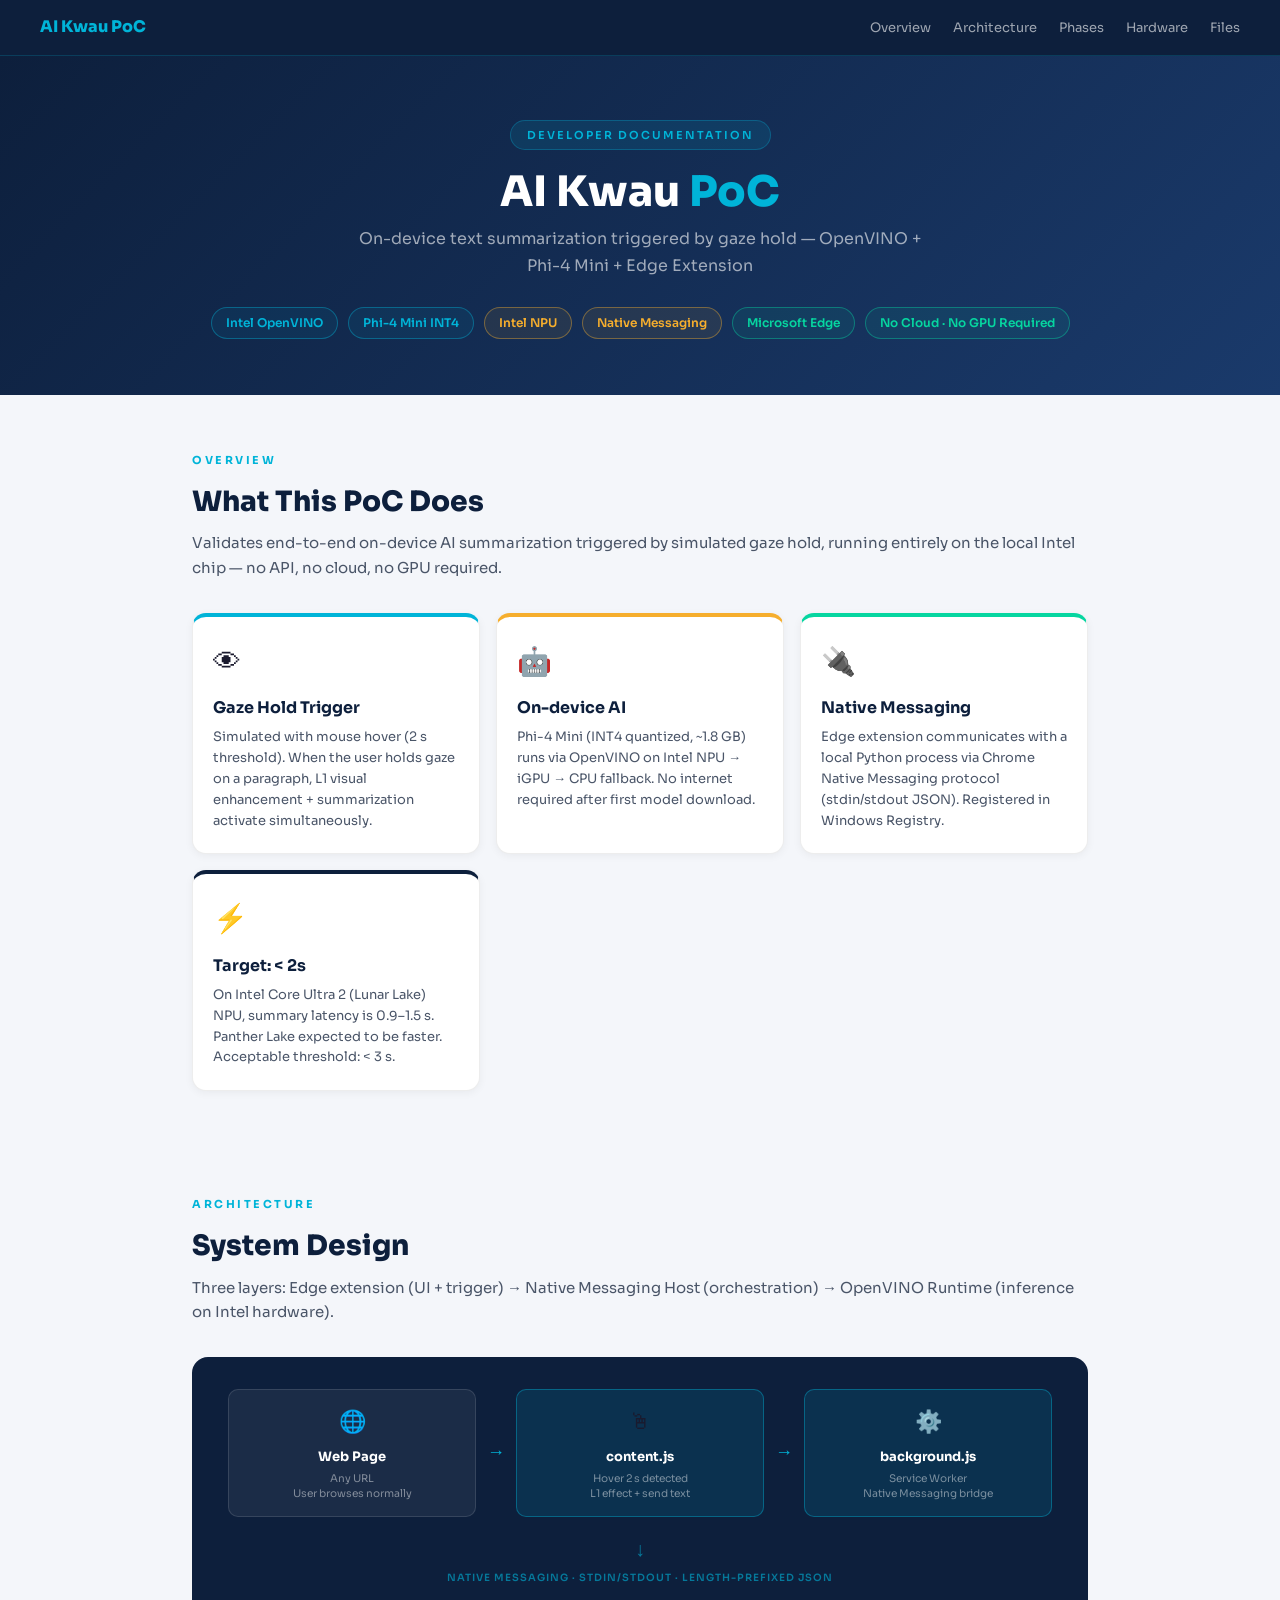
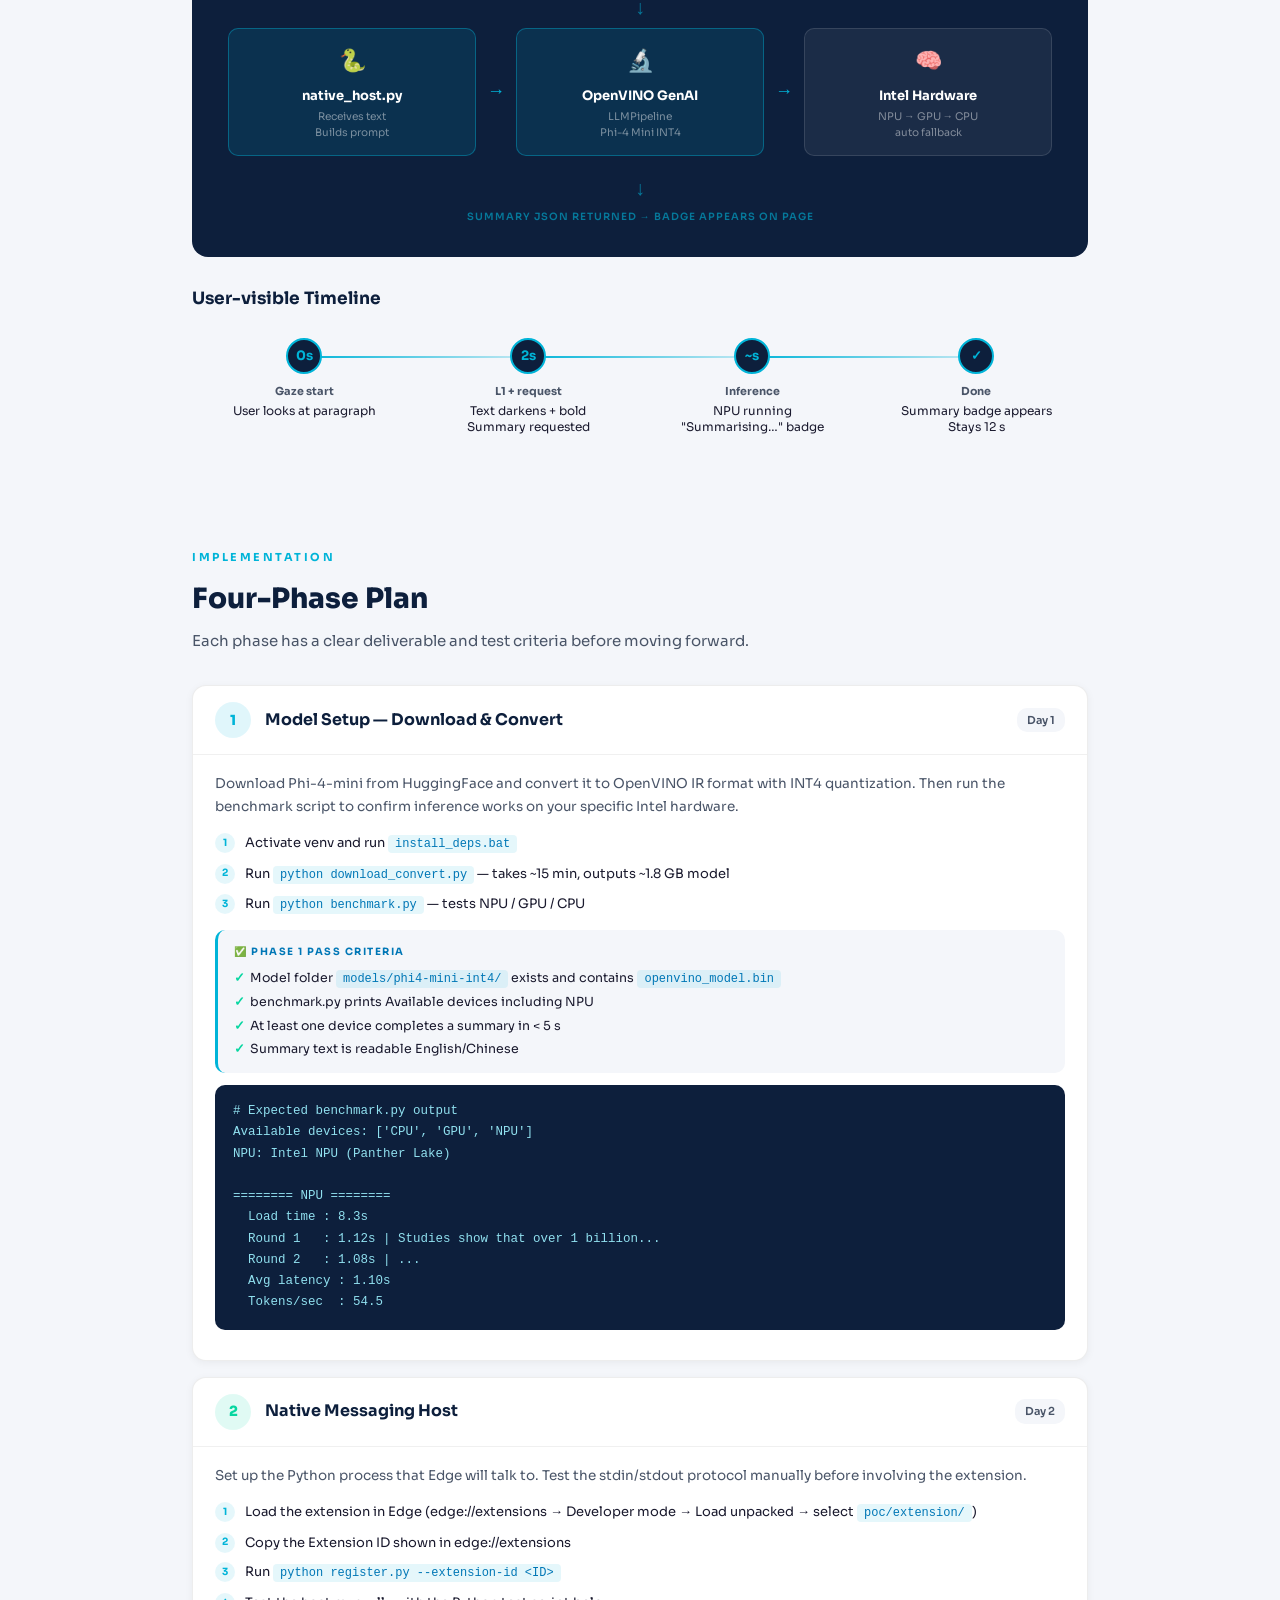
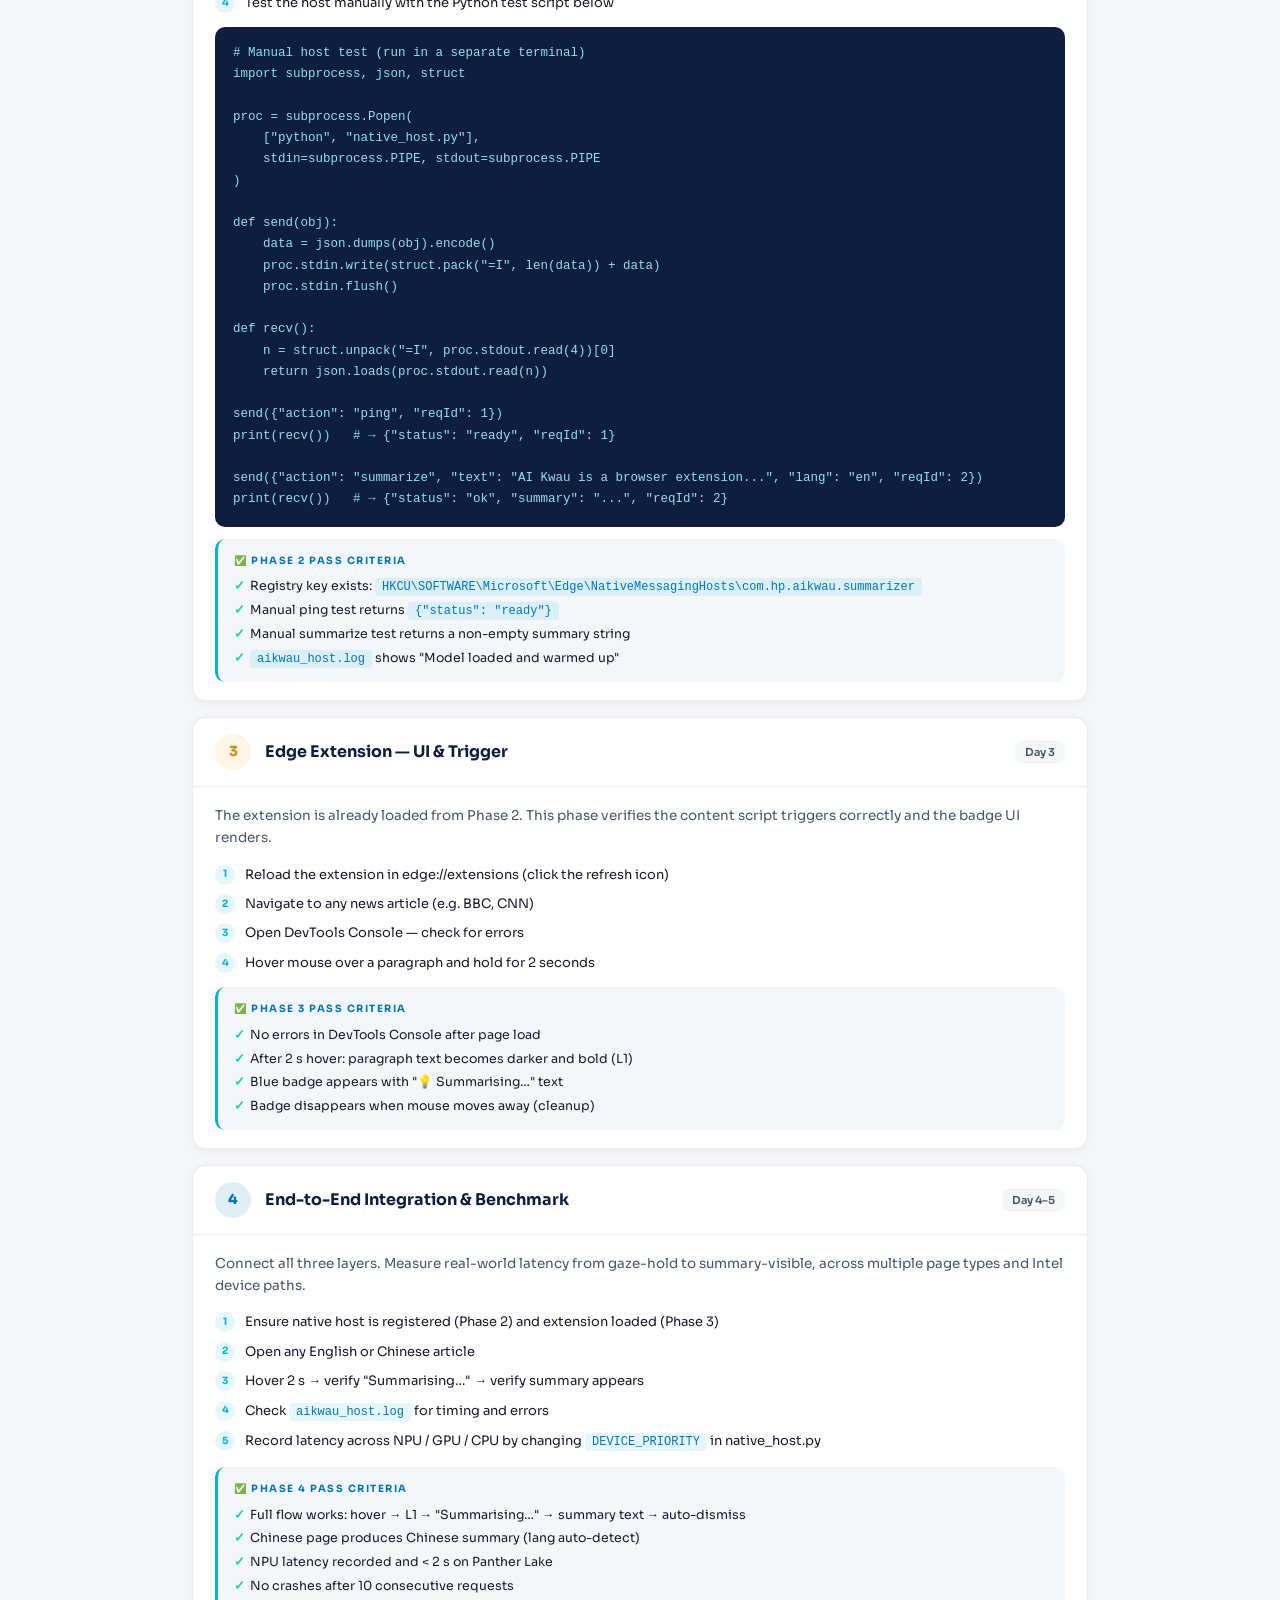
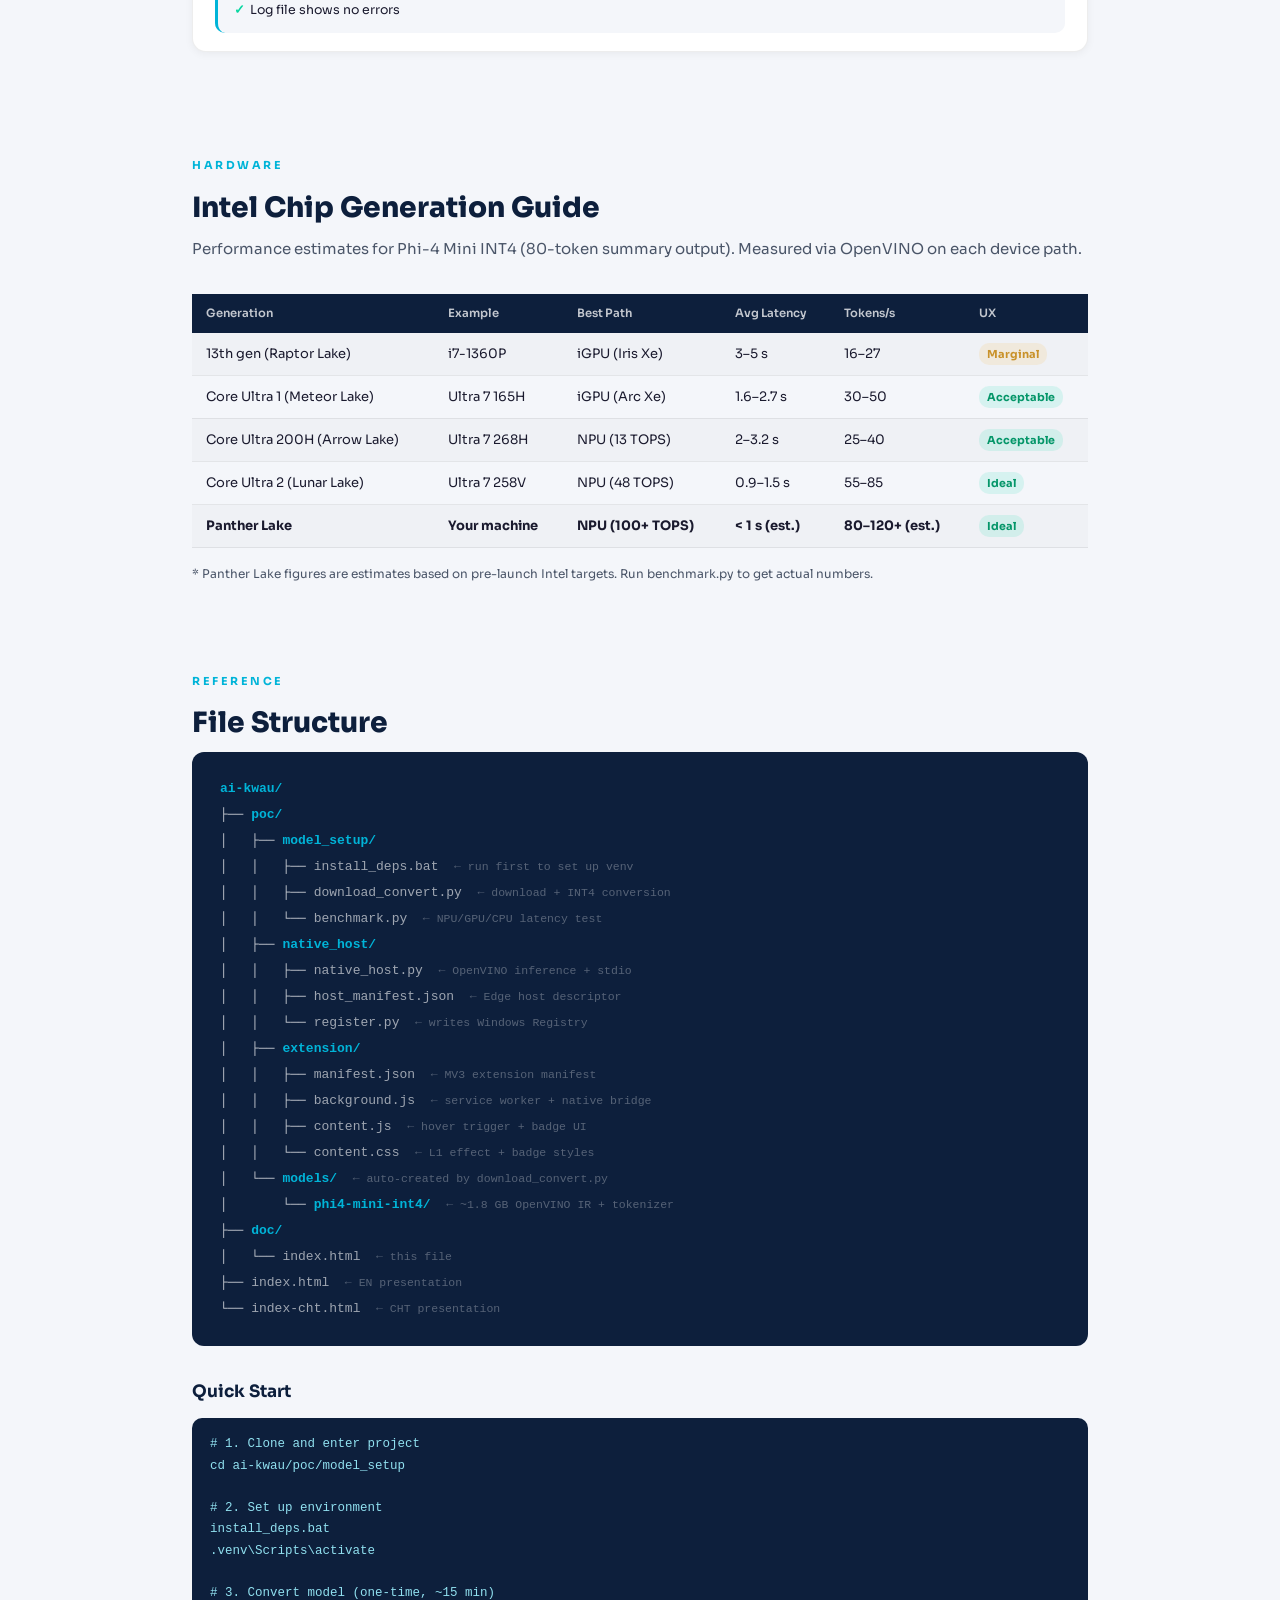
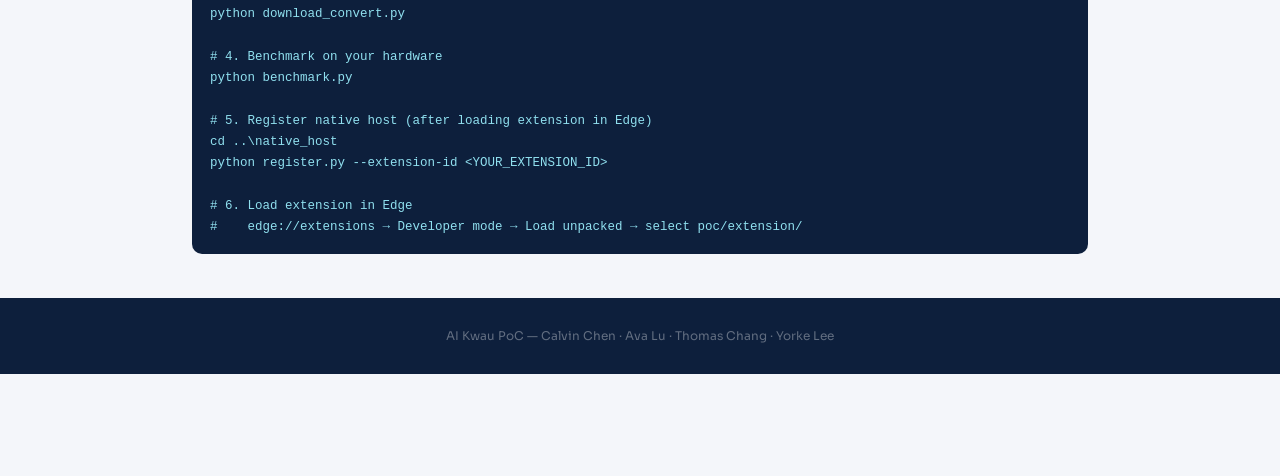
==== doc/index.html @ 7c848830 "Add AI Kwau PoC implementation: OpenVINO + Native Messaging + Edge Extension + doc" ====
<!DOCTYPE html>
<html lang="en">
<head>
<meta charset="UTF-8">
<meta name="viewport" content="width=device-width,initial-scale=1">
<title>AI Kwau PoC — Developer Docs</title>
<link href="https://fonts.googleapis.com/css2?family=Sora:wght@300;400;600;700;800&display=swap" rel="stylesheet">
<style>
:root{
  --navy:#0d1f3c;--blue:#1a3a6b;--cyan:#00b4d8;--cyanl:#90e0ef;
  --accent:#0077b6;--gold:#f6ae2d;--goldd:#c9922a;
  --green:#06d6a0;--red:#f6553d;
  --bg:#f4f6fa;--white:#fff;--text:#1a1a2e;--muted:#4a5568;
}
*{box-sizing:border-box;margin:0;padding:0;}
body{font-family:'Sora',sans-serif;background:var(--bg);color:var(--text);line-height:1.65;}
a{color:var(--cyan);text-decoration:none;}

/* NAV */
nav{background:var(--navy);padding:0 40px;height:56px;display:flex;align-items:center;gap:28px;position:sticky;top:0;z-index:100;border-bottom:1px solid rgba(0,180,216,.2);}
.nav-logo{font-weight:800;font-size:16px;color:var(--cyan);}
.nav-links{display:flex;gap:22px;margin-left:auto;}
.nav-links a{font-size:13px;color:rgba(255,255,255,.6);transition:color .2s;}
.nav-links a:hover{color:#fff;}

/* HERO */
.hero{background:linear-gradient(135deg,var(--navy),var(--blue));padding:64px 40px 56px;text-align:center;}
.hero-tag{display:inline-block;font-size:11px;font-weight:600;letter-spacing:2px;text-transform:uppercase;color:var(--cyan);background:rgba(0,180,216,.12);border:1px solid rgba(0,180,216,.3);padding:5px 16px;border-radius:20px;margin-bottom:18px;}
.hero h1{font-size:42px;font-weight:800;color:#fff;line-height:1.15;margin-bottom:10px;}
.hero h1 span{color:var(--cyan);}
.hero p{font-size:16px;color:rgba(255,255,255,.6);max-width:580px;margin:0 auto 28px;}
.hero-chips{display:flex;gap:10px;justify-content:center;flex-wrap:wrap;}
.chip{font-size:12px;font-weight:600;padding:5px 14px;border-radius:20px;border:1px solid;}
.chip.cyan{color:var(--cyan);border-color:rgba(0,180,216,.4);background:rgba(0,180,216,.08);}
.chip.gold{color:var(--gold);border-color:rgba(246,174,45,.4);background:rgba(246,174,45,.08);}
.chip.green{color:var(--green);border-color:rgba(6,214,160,.4);background:rgba(6,214,160,.08);}

/* LAYOUT */
.container{max-width:960px;margin:0 auto;padding:0 32px;}
section{padding:56px 0 32px;}
.section-label{font-size:11px;font-weight:700;letter-spacing:2.5px;text-transform:uppercase;color:var(--cyan);margin-bottom:10px;}
h2{font-size:28px;font-weight:800;color:var(--navy);margin-bottom:6px;}
.section-sub{font-size:15px;color:var(--muted);margin-bottom:32px;}

/* CARDS */
.card-grid{display:grid;grid-template-columns:repeat(auto-fit,minmax(260px,1fr));gap:16px;margin-bottom:16px;}
.card{background:var(--white);border-radius:14px;padding:22px 20px;border:1px solid rgba(0,0,0,.07);box-shadow:0 2px 8px rgba(0,0,0,.05);}
.card-icon{font-size:28px;margin-bottom:10px;}
.card h3{font-size:16px;font-weight:700;color:var(--navy);margin-bottom:6px;}
.card p{font-size:13px;color:var(--muted);line-height:1.6;}
.card.cyan{border-top:4px solid var(--cyan);}
.card.gold{border-top:4px solid var(--gold);}
.card.green{border-top:4px solid var(--green);}
.card.navy{border-top:4px solid var(--navy);}

/* ARCH DIAGRAM */
.arch{background:var(--navy);border-radius:16px;padding:32px 36px;margin:28px 0;}
.arch-row{display:flex;align-items:stretch;gap:0;margin-bottom:16px;}
.arch-box{flex:1;background:rgba(255,255,255,.06);border:1px solid rgba(255,255,255,.12);border-radius:10px;padding:14px 16px;text-align:center;}
.arch-box .ab-icon{font-size:22px;margin-bottom:6px;}
.arch-box .ab-title{font-family:'Sora',sans-serif;font-size:13px;font-weight:700;color:#fff;margin-bottom:3px;}
.arch-box .ab-sub{font-size:10.5px;color:rgba(255,255,255,.45);line-height:1.5;}
.arch-box.highlight{background:rgba(0,180,216,.12);border-color:rgba(0,180,216,.4);}
.arch-arrow{display:flex;align-items:center;justify-content:center;width:40px;flex-shrink:0;color:var(--cyan);font-size:18px;}
.arch-arrow.down{width:auto;height:28px;justify-content:center;text-align:center;color:var(--cyan);font-size:16px;margin:-4px 0;}
.arch-label{font-size:10px;font-weight:600;letter-spacing:1px;text-transform:uppercase;color:rgba(0,180,216,.6);text-align:center;margin-top:2px;}

/* PHASE STEPS */
.phase{background:var(--white);border-radius:14px;border:1px solid rgba(0,0,0,.07);overflow:hidden;margin-bottom:16px;box-shadow:0 2px 8px rgba(0,0,0,.05);}
.phase-head{display:flex;align-items:center;gap:14px;padding:16px 22px;border-bottom:1px solid rgba(0,0,0,.06);}
.phase-num{width:36px;height:36px;border-radius:50%;display:flex;align-items:center;justify-content:center;font-size:14px;font-weight:800;flex-shrink:0;}
.phase-num.p1{background:rgba(0,180,216,.12);color:var(--cyan);}
.phase-num.p2{background:rgba(6,214,160,.12);color:var(--green);}
.phase-num.p3{background:rgba(246,174,45,.12);color:var(--goldd);}
.phase-num.p4{background:rgba(0,119,182,.12);color:var(--accent);}
.phase-title{font-size:16px;font-weight:700;color:var(--navy);}
.phase-day{margin-left:auto;font-size:11px;font-weight:600;color:var(--muted);background:var(--bg);padding:3px 10px;border-radius:10px;}
.phase-body{padding:18px 22px;}
.phase-body p{font-size:13.5px;color:var(--muted);margin-bottom:14px;line-height:1.65;}
.step-list{display:flex;flex-direction:column;gap:8px;margin-bottom:14px;}
.step{display:flex;gap:10px;align-items:flex-start;font-size:13px;color:var(--text);}
.step-dot{width:20px;height:20px;border-radius:50%;flex-shrink:0;display:flex;align-items:center;justify-content:center;font-size:10px;font-weight:700;margin-top:1px;}
.step-dot.done{background:rgba(6,214,160,.15);color:var(--green);}
.step-dot.cmd{background:rgba(0,180,216,.1);color:var(--cyan);}
.test-box{background:var(--bg);border-radius:10px;padding:14px 16px;border-left:3px solid var(--cyan);}
.test-box .test-label{font-size:10px;font-weight:700;letter-spacing:1.5px;text-transform:uppercase;color:var(--accent);margin-bottom:8px;}
.test-box ul{list-style:none;display:flex;flex-direction:column;gap:5px;}
.test-box li{font-size:12.5px;color:var(--text);padding-left:16px;position:relative;line-height:1.5;}
.test-box li::before{content:'✓';position:absolute;left:0;color:var(--green);font-weight:700;}

/* CODE */
pre{background:var(--navy);color:#90e0ef;border-radius:10px;padding:16px 18px;font-size:12.5px;line-height:1.7;overflow-x:auto;margin:12px 0;}
code{font-family:'Courier New',monospace;}
.inline-code{background:rgba(0,180,216,.1);color:var(--accent);padding:2px 7px;border-radius:4px;font-family:'Courier New',monospace;font-size:12px;}

/* HW TABLE */
table{width:100%;border-collapse:collapse;margin:16px 0;}
th{background:var(--navy);color:rgba(255,255,255,.75);font-size:11.5px;font-weight:600;padding:10px 14px;text-align:left;}
td{padding:10px 14px;font-size:13px;border-bottom:1px solid rgba(0,0,0,.07);}
tr:nth-child(even) td{background:rgba(0,0,0,.02);}
.badge-ok{display:inline-block;background:rgba(6,214,160,.12);color:#059669;font-size:11px;font-weight:700;padding:2px 8px;border-radius:10px;}
.badge-warn{display:inline-block;background:rgba(246,174,45,.12);color:var(--goldd);font-size:11px;font-weight:700;padding:2px 8px;border-radius:10px;}
.badge-no{display:inline-block;background:rgba(246,85,61,.1);color:var(--red);font-size:11px;font-weight:700;padding:2px 8px;border-radius:10px;}

/* FILE TREE */
.tree{background:var(--navy);border-radius:12px;padding:24px 28px;font-family:'Courier New',monospace;font-size:13px;color:rgba(255,255,255,.75);line-height:2;}
.tree .dir{color:var(--cyan);font-weight:700;}
.tree .file{color:rgba(255,255,255,.6);}
.tree .comment{color:rgba(255,255,255,.3);font-size:11.5px;}

/* TIMELINE */
.timeline{display:flex;gap:0;margin:24px 0;}
.tl-step{flex:1;text-align:center;position:relative;}
.tl-step:not(:last-child)::after{content:'';position:absolute;top:18px;left:50%;width:100%;height:2px;background:linear-gradient(90deg,var(--cyan),rgba(0,180,216,.2));}
.tl-dot{width:36px;height:36px;border-radius:50%;background:var(--navy);border:2px solid var(--cyan);display:flex;align-items:center;justify-content:center;font-size:13px;font-weight:700;color:var(--cyan);margin:0 auto 8px;position:relative;z-index:1;}
.tl-day{font-size:11px;font-weight:700;color:var(--muted);}
.tl-label{font-size:12px;color:var(--text);margin-top:3px;line-height:1.4;}

footer{background:var(--navy);padding:28px 40px;text-align:center;color:rgba(255,255,255,.35);font-size:12px;}
</style>
</head>
<body>

<nav>
  <span class="nav-logo">AI Kwau PoC</span>
  <div class="nav-links">
    <a href="#overview">Overview</a>
    <a href="#architecture">Architecture</a>
    <a href="#phases">Phases</a>
    <a href="#hardware">Hardware</a>
    <a href="#files">Files</a>
  </div>
</nav>

<div class="hero">
  <div class="hero-tag">Developer Documentation</div>
  <h1>AI Kwau <span>PoC</span></h1>
  <p>On-device text summarization triggered by gaze hold — OpenVINO + Phi-4 Mini + Edge Extension</p>
  <div class="hero-chips">
    <span class="chip cyan">Intel OpenVINO</span>
    <span class="chip cyan">Phi-4 Mini INT4</span>
    <span class="chip gold">Intel NPU</span>
    <span class="chip gold">Native Messaging</span>
    <span class="chip green">Microsoft Edge</span>
    <span class="chip green">No Cloud · No GPU Required</span>
  </div>
</div>

<div class="container">

  <!-- OVERVIEW -->
  <section id="overview">
    <div class="section-label">Overview</div>
    <h2>What This PoC Does</h2>
    <p class="section-sub">Validates end-to-end on-device AI summarization triggered by simulated gaze hold, running entirely on the local Intel chip — no API, no cloud, no GPU required.</p>
    <div class="card-grid">
      <div class="card cyan">
        <div class="card-icon">👁</div>
        <h3>Gaze Hold Trigger</h3>
        <p>Simulated with mouse hover (2 s threshold). When the user holds gaze on a paragraph, L1 visual enhancement + summarization activate simultaneously.</p>
      </div>
      <div class="card gold">
        <div class="card-icon">🤖</div>
        <h3>On-device AI</h3>
        <p>Phi-4 Mini (INT4 quantized, ~1.8 GB) runs via OpenVINO on Intel NPU → iGPU → CPU fallback. No internet required after first model download.</p>
      </div>
      <div class="card green">
        <div class="card-icon">🔌</div>
        <h3>Native Messaging</h3>
        <p>Edge extension communicates with a local Python process via Chrome Native Messaging protocol (stdin/stdout JSON). Registered in Windows Registry.</p>
      </div>
      <div class="card navy">
        <div class="card-icon">⚡</div>
        <h3>Target: &lt; 2s</h3>
        <p>On Intel Core Ultra 2 (Lunar Lake) NPU, summary latency is 0.9–1.5 s. Panther Lake expected to be faster. Acceptable threshold: &lt; 3 s.</p>
      </div>
    </div>
  </section>

  <!-- ARCHITECTURE -->
  <section id="architecture">
    <div class="section-label">Architecture</div>
    <h2>System Design</h2>
    <p class="section-sub">Three layers: Edge extension (UI + trigger) → Native Messaging Host (orchestration) → OpenVINO Runtime (inference on Intel hardware).</p>

    <div class="arch">
      <div class="arch-row">
        <div class="arch-box">
          <div class="ab-icon">🌐</div>
          <div class="ab-title">Web Page</div>
          <div class="ab-sub">Any URL<br>User browses normally</div>
        </div>
        <div class="arch-arrow">→</div>
        <div class="arch-box highlight">
          <div class="ab-icon">🖱</div>
          <div class="ab-title">content.js</div>
          <div class="ab-sub">Hover 2 s detected<br>L1 effect + send text</div>
        </div>
        <div class="arch-arrow">→</div>
        <div class="arch-box highlight">
          <div class="ab-icon">⚙️</div>
          <div class="ab-title">background.js</div>
          <div class="ab-sub">Service Worker<br>Native Messaging bridge</div>
        </div>
      </div>
      <div style="text-align:center;color:rgba(0,180,216,.6);font-size:20px;margin:4px 0;">↓</div>
      <div class="arch-label">Native Messaging · stdin/stdout · Length-prefixed JSON</div>
      <div style="text-align:center;color:rgba(0,180,216,.6);font-size:20px;margin:4px 0;">↓</div>
      <div class="arch-row">
        <div class="arch-box highlight">
          <div class="ab-icon">🐍</div>
          <div class="ab-title">native_host.py</div>
          <div class="ab-sub">Receives text<br>Builds prompt</div>
        </div>
        <div class="arch-arrow">→</div>
        <div class="arch-box highlight">
          <div class="ab-icon">🔬</div>
          <div class="ab-title">OpenVINO GenAI</div>
          <div class="ab-sub">LLMPipeline<br>Phi-4 Mini INT4</div>
        </div>
        <div class="arch-arrow">→</div>
        <div class="arch-box">
          <div class="ab-icon">🧠</div>
          <div class="ab-title">Intel Hardware</div>
          <div class="ab-sub">NPU → GPU → CPU<br>auto fallback</div>
        </div>
      </div>
      <div style="text-align:center;color:rgba(0,180,216,.6);font-size:20px;margin:4px 0;">↓</div>
      <div class="arch-label">Summary JSON returned → Badge appears on page</div>
    </div>

    <h3 style="font-size:17px;font-weight:700;color:var(--navy);margin:28px 0 10px;">User-visible Timeline</h3>
    <div class="timeline">
      <div class="tl-step">
        <div class="tl-dot">0s</div>
        <div class="tl-day">Gaze start</div>
        <div class="tl-label">User looks at paragraph</div>
      </div>
      <div class="tl-step">
        <div class="tl-dot">2s</div>
        <div class="tl-day">L1 + request</div>
        <div class="tl-label">Text darkens + bold<br>Summary requested</div>
      </div>
      <div class="tl-step">
        <div class="tl-dot">~s</div>
        <div class="tl-day">Inference</div>
        <div class="tl-label">NPU running<br>"Summarising…" badge</div>
      </div>
      <div class="tl-step">
        <div class="tl-dot">✓</div>
        <div class="tl-day">Done</div>
        <div class="tl-label">Summary badge appears<br>Stays 12 s</div>
      </div>
    </div>
  </section>

  <!-- PHASES -->
  <section id="phases">
    <div class="section-label">Implementation</div>
    <h2>Four-Phase Plan</h2>
    <p class="section-sub">Each phase has a clear deliverable and test criteria before moving forward.</p>

    <!-- Phase 1 -->
    <div class="phase">
      <div class="phase-head">
        <div class="phase-num p1">1</div>
        <div class="phase-title">Model Setup — Download &amp; Convert</div>
        <div class="phase-day">Day 1</div>
      </div>
      <div class="phase-body">
        <p>Download Phi-4-mini from HuggingFace and convert it to OpenVINO IR format with INT4 quantization. Then run the benchmark script to confirm inference works on your specific Intel hardware.</p>
        <div class="step-list">
          <div class="step"><div class="step-dot cmd">1</div><span>Activate venv and run <span class="inline-code">install_deps.bat</span></span></div>
          <div class="step"><div class="step-dot cmd">2</div><span>Run <span class="inline-code">python download_convert.py</span> — takes ~15 min, outputs ~1.8 GB model</span></div>
          <div class="step"><div class="step-dot cmd">3</div><span>Run <span class="inline-code">python benchmark.py</span> — tests NPU / GPU / CPU</span></div>
        </div>
        <div class="test-box">
          <div class="test-label">✅ Phase 1 Pass Criteria</div>
          <ul>
            <li>Model folder <span class="inline-code">models/phi4-mini-int4/</span> exists and contains <span class="inline-code">openvino_model.bin</span></li>
            <li>benchmark.py prints Available devices including NPU</li>
            <li>At least one device completes a summary in &lt; 5 s</li>
            <li>Summary text is readable English/Chinese</li>
          </ul>
        </div>
<pre><code># Expected benchmark.py output
Available devices: ['CPU', 'GPU', 'NPU']
NPU: Intel NPU (Panther Lake)

======== NPU ========
  Load time : 8.3s
  Round 1   : 1.12s | Studies show that over 1 billion...
  Round 2   : 1.08s | ...
  Avg latency : 1.10s
  Tokens/sec  : 54.5</code></pre>
      </div>
    </div>

    <!-- Phase 2 -->
    <div class="phase">
      <div class="phase-head">
        <div class="phase-num p2">2</div>
        <div class="phase-title">Native Messaging Host</div>
        <div class="phase-day">Day 2</div>
      </div>
      <div class="phase-body">
        <p>Set up the Python process that Edge will talk to. Test the stdin/stdout protocol manually before involving the extension.</p>
        <div class="step-list">
          <div class="step"><div class="step-dot cmd">1</div><span>Load the extension in Edge (edge://extensions → Developer mode → Load unpacked → select <span class="inline-code">poc/extension/</span>)</span></div>
          <div class="step"><div class="step-dot cmd">2</div><span>Copy the Extension ID shown in edge://extensions</span></div>
          <div class="step"><div class="step-dot cmd">3</div><span>Run <span class="inline-code">python register.py --extension-id &lt;ID&gt;</span></span></div>
          <div class="step"><div class="step-dot cmd">4</div><span>Test the host manually with the Python test script below</span></div>
        </div>
<pre><code># Manual host test (run in a separate terminal)
import subprocess, json, struct

proc = subprocess.Popen(
    ["python", "native_host.py"],
    stdin=subprocess.PIPE, stdout=subprocess.PIPE
)

def send(obj):
    data = json.dumps(obj).encode()
    proc.stdin.write(struct.pack("=I", len(data)) + data)
    proc.stdin.flush()

def recv():
    n = struct.unpack("=I", proc.stdout.read(4))[0]
    return json.loads(proc.stdout.read(n))

send({"action": "ping", "reqId": 1})
print(recv())   # → {"status": "ready", "reqId": 1}

send({"action": "summarize", "text": "AI Kwau is a browser extension...", "lang": "en", "reqId": 2})
print(recv())   # → {"status": "ok", "summary": "...", "reqId": 2}</code></pre>
        <div class="test-box">
          <div class="test-label">✅ Phase 2 Pass Criteria</div>
          <ul>
            <li>Registry key exists: <span class="inline-code">HKCU\SOFTWARE\Microsoft\Edge\NativeMessagingHosts\com.hp.aikwau.summarizer</span></li>
            <li>Manual ping test returns <span class="inline-code">{"status": "ready"}</span></li>
            <li>Manual summarize test returns a non-empty summary string</li>
            <li><span class="inline-code">aikwau_host.log</span> shows "Model loaded and warmed up"</li>
          </ul>
        </div>
      </div>
    </div>

    <!-- Phase 3 -->
    <div class="phase">
      <div class="phase-head">
        <div class="phase-num p3">3</div>
        <div class="phase-title">Edge Extension — UI &amp; Trigger</div>
        <div class="phase-day">Day 3</div>
      </div>
      <div class="phase-body">
        <p>The extension is already loaded from Phase 2. This phase verifies the content script triggers correctly and the badge UI renders.</p>
        <div class="step-list">
          <div class="step"><div class="step-dot cmd">1</div><span>Reload the extension in edge://extensions (click the refresh icon)</span></div>
          <div class="step"><div class="step-dot cmd">2</div><span>Navigate to any news article (e.g. BBC, CNN)</span></div>
          <div class="step"><div class="step-dot cmd">3</div><span>Open DevTools Console — check for errors</span></div>
          <div class="step"><div class="step-dot cmd">4</div><span>Hover mouse over a paragraph and hold for 2 seconds</span></div>
        </div>
        <div class="test-box">
          <div class="test-label">✅ Phase 3 Pass Criteria</div>
          <ul>
            <li>No errors in DevTools Console after page load</li>
            <li>After 2 s hover: paragraph text becomes darker and bold (L1)</li>
            <li>Blue badge appears with "💡 Summarising…" text</li>
            <li>Badge disappears when mouse moves away (cleanup)</li>
          </ul>
        </div>
      </div>
    </div>

    <!-- Phase 4 -->
    <div class="phase">
      <div class="phase-head">
        <div class="phase-num p4">4</div>
        <div class="phase-title">End-to-End Integration &amp; Benchmark</div>
        <div class="phase-day">Day 4–5</div>
      </div>
      <div class="phase-body">
        <p>Connect all three layers. Measure real-world latency from gaze-hold to summary-visible, across multiple page types and Intel device paths.</p>
        <div class="step-list">
          <div class="step"><div class="step-dot cmd">1</div><span>Ensure native host is registered (Phase 2) and extension loaded (Phase 3)</span></div>
          <div class="step"><div class="step-dot cmd">2</div><span>Open any English or Chinese article</span></div>
          <div class="step"><div class="step-dot cmd">3</div><span>Hover 2 s → verify "Summarising…" → verify summary appears</span></div>
          <div class="step"><div class="step-dot cmd">4</div><span>Check <span class="inline-code">aikwau_host.log</span> for timing and errors</span></div>
          <div class="step"><div class="step-dot cmd">5</div><span>Record latency across NPU / GPU / CPU by changing <span class="inline-code">DEVICE_PRIORITY</span> in native_host.py</span></div>
        </div>
        <div class="test-box">
          <div class="test-label">✅ Phase 4 Pass Criteria</div>
          <ul>
            <li>Full flow works: hover → L1 → "Summarising…" → summary text → auto-dismiss</li>
            <li>Chinese page produces Chinese summary (lang auto-detect)</li>
            <li>NPU latency recorded and &lt; 2 s on Panther Lake</li>
            <li>No crashes after 10 consecutive requests</li>
            <li>Log file shows no errors</li>
          </ul>
        </div>
      </div>
    </div>
  </section>

  <!-- HARDWARE -->
  <section id="hardware">
    <div class="section-label">Hardware</div>
    <h2>Intel Chip Generation Guide</h2>
    <p class="section-sub">Performance estimates for Phi-4 Mini INT4 (80-token summary output). Measured via OpenVINO on each device path.</p>
    <table>
      <tr>
        <th>Generation</th>
        <th>Example</th>
        <th>Best Path</th>
        <th>Avg Latency</th>
        <th>Tokens/s</th>
        <th>UX</th>
      </tr>
      <tr>
        <td>13th gen (Raptor Lake)</td>
        <td>i7-1360P</td>
        <td>iGPU (Iris Xe)</td>
        <td>3–5 s</td>
        <td>16–27</td>
        <td><span class="badge-warn">Marginal</span></td>
      </tr>
      <tr>
        <td>Core Ultra 1 (Meteor Lake)</td>
        <td>Ultra 7 165H</td>
        <td>iGPU (Arc Xe)</td>
        <td>1.6–2.7 s</td>
        <td>30–50</td>
        <td><span class="badge-ok">Acceptable</span></td>
      </tr>
      <tr>
        <td>Core Ultra 200H (Arrow Lake)</td>
        <td>Ultra 7 268H</td>
        <td>NPU (13 TOPS)</td>
        <td>2–3.2 s</td>
        <td>25–40</td>
        <td><span class="badge-ok">Acceptable</span></td>
      </tr>
      <tr>
        <td>Core Ultra 2 (Lunar Lake)</td>
        <td>Ultra 7 258V</td>
        <td>NPU (48 TOPS)</td>
        <td>0.9–1.5 s</td>
        <td>55–85</td>
        <td><span class="badge-ok">Ideal</span></td>
      </tr>
      <tr>
        <td><strong>Panther Lake</strong></td>
        <td><strong>Your machine</strong></td>
        <td><strong>NPU (100+ TOPS)</strong></td>
        <td><strong>&lt; 1 s (est.)</strong></td>
        <td><strong>80–120+ (est.)</strong></td>
        <td><span class="badge-ok">Ideal</span></td>
      </tr>
    </table>
    <p style="font-size:12px;color:var(--muted);margin-top:8px;">* Panther Lake figures are estimates based on pre-launch Intel targets. Run benchmark.py to get actual numbers.</p>
  </section>

  <!-- FILES -->
  <section id="files">
    <div class="section-label">Reference</div>
    <h2>File Structure</h2>
    <div class="tree">
      <span class="dir">ai-kwau/</span><br>
      ├── <span class="dir">poc/</span><br>
      │&nbsp;&nbsp; ├── <span class="dir">model_setup/</span><br>
      │&nbsp;&nbsp; │&nbsp;&nbsp; ├── <span class="file">install_deps.bat</span>  &nbsp;<span class="comment">← run first to set up venv</span><br>
      │&nbsp;&nbsp; │&nbsp;&nbsp; ├── <span class="file">download_convert.py</span>  &nbsp;<span class="comment">← download + INT4 conversion</span><br>
      │&nbsp;&nbsp; │&nbsp;&nbsp; └── <span class="file">benchmark.py</span>  &nbsp;<span class="comment">← NPU/GPU/CPU latency test</span><br>
      │&nbsp;&nbsp; ├── <span class="dir">native_host/</span><br>
      │&nbsp;&nbsp; │&nbsp;&nbsp; ├── <span class="file">native_host.py</span>  &nbsp;<span class="comment">← OpenVINO inference + stdio</span><br>
      │&nbsp;&nbsp; │&nbsp;&nbsp; ├── <span class="file">host_manifest.json</span>  &nbsp;<span class="comment">← Edge host descriptor</span><br>
      │&nbsp;&nbsp; │&nbsp;&nbsp; └── <span class="file">register.py</span>  &nbsp;<span class="comment">← writes Windows Registry</span><br>
      │&nbsp;&nbsp; ├── <span class="dir">extension/</span><br>
      │&nbsp;&nbsp; │&nbsp;&nbsp; ├── <span class="file">manifest.json</span>  &nbsp;<span class="comment">← MV3 extension manifest</span><br>
      │&nbsp;&nbsp; │&nbsp;&nbsp; ├── <span class="file">background.js</span>  &nbsp;<span class="comment">← service worker + native bridge</span><br>
      │&nbsp;&nbsp; │&nbsp;&nbsp; ├── <span class="file">content.js</span>  &nbsp;<span class="comment">← hover trigger + badge UI</span><br>
      │&nbsp;&nbsp; │&nbsp;&nbsp; └── <span class="file">content.css</span>  &nbsp;<span class="comment">← L1 effect + badge styles</span><br>
      │&nbsp;&nbsp; └── <span class="dir">models/</span>  &nbsp;<span class="comment">← auto-created by download_convert.py</span><br>
      │&nbsp;&nbsp;&nbsp;&nbsp;&nbsp;&nbsp; └── <span class="dir">phi4-mini-int4/</span>  &nbsp;<span class="comment">← ~1.8 GB OpenVINO IR + tokenizer</span><br>
      ├── <span class="dir">doc/</span><br>
      │&nbsp;&nbsp; └── <span class="file">index.html</span>  &nbsp;<span class="comment">← this file</span><br>
      ├── <span class="file">index.html</span>  &nbsp;<span class="comment">← EN presentation</span><br>
      └── <span class="file">index-cht.html</span>  &nbsp;<span class="comment">← CHT presentation</span>
    </div>

    <h3 style="font-size:17px;font-weight:700;color:var(--navy);margin:32px 0 12px;">Quick Start</h3>
<pre><code># 1. Clone and enter project
cd ai-kwau/poc/model_setup

# 2. Set up environment
install_deps.bat
.venv\Scripts\activate

# 3. Convert model (one-time, ~15 min)
python download_convert.py

# 4. Benchmark on your hardware
python benchmark.py

# 5. Register native host (after loading extension in Edge)
cd ..\native_host
python register.py --extension-id &lt;YOUR_EXTENSION_ID&gt;

# 6. Load extension in Edge
#    edge://extensions → Developer mode → Load unpacked → select poc/extension/</code></pre>
  </section>

</div>

<footer>
  AI Kwau PoC — Calvin Chen · Ava Lu · Thomas Chang · Yorke Lee
</footer>

</body>
</html>
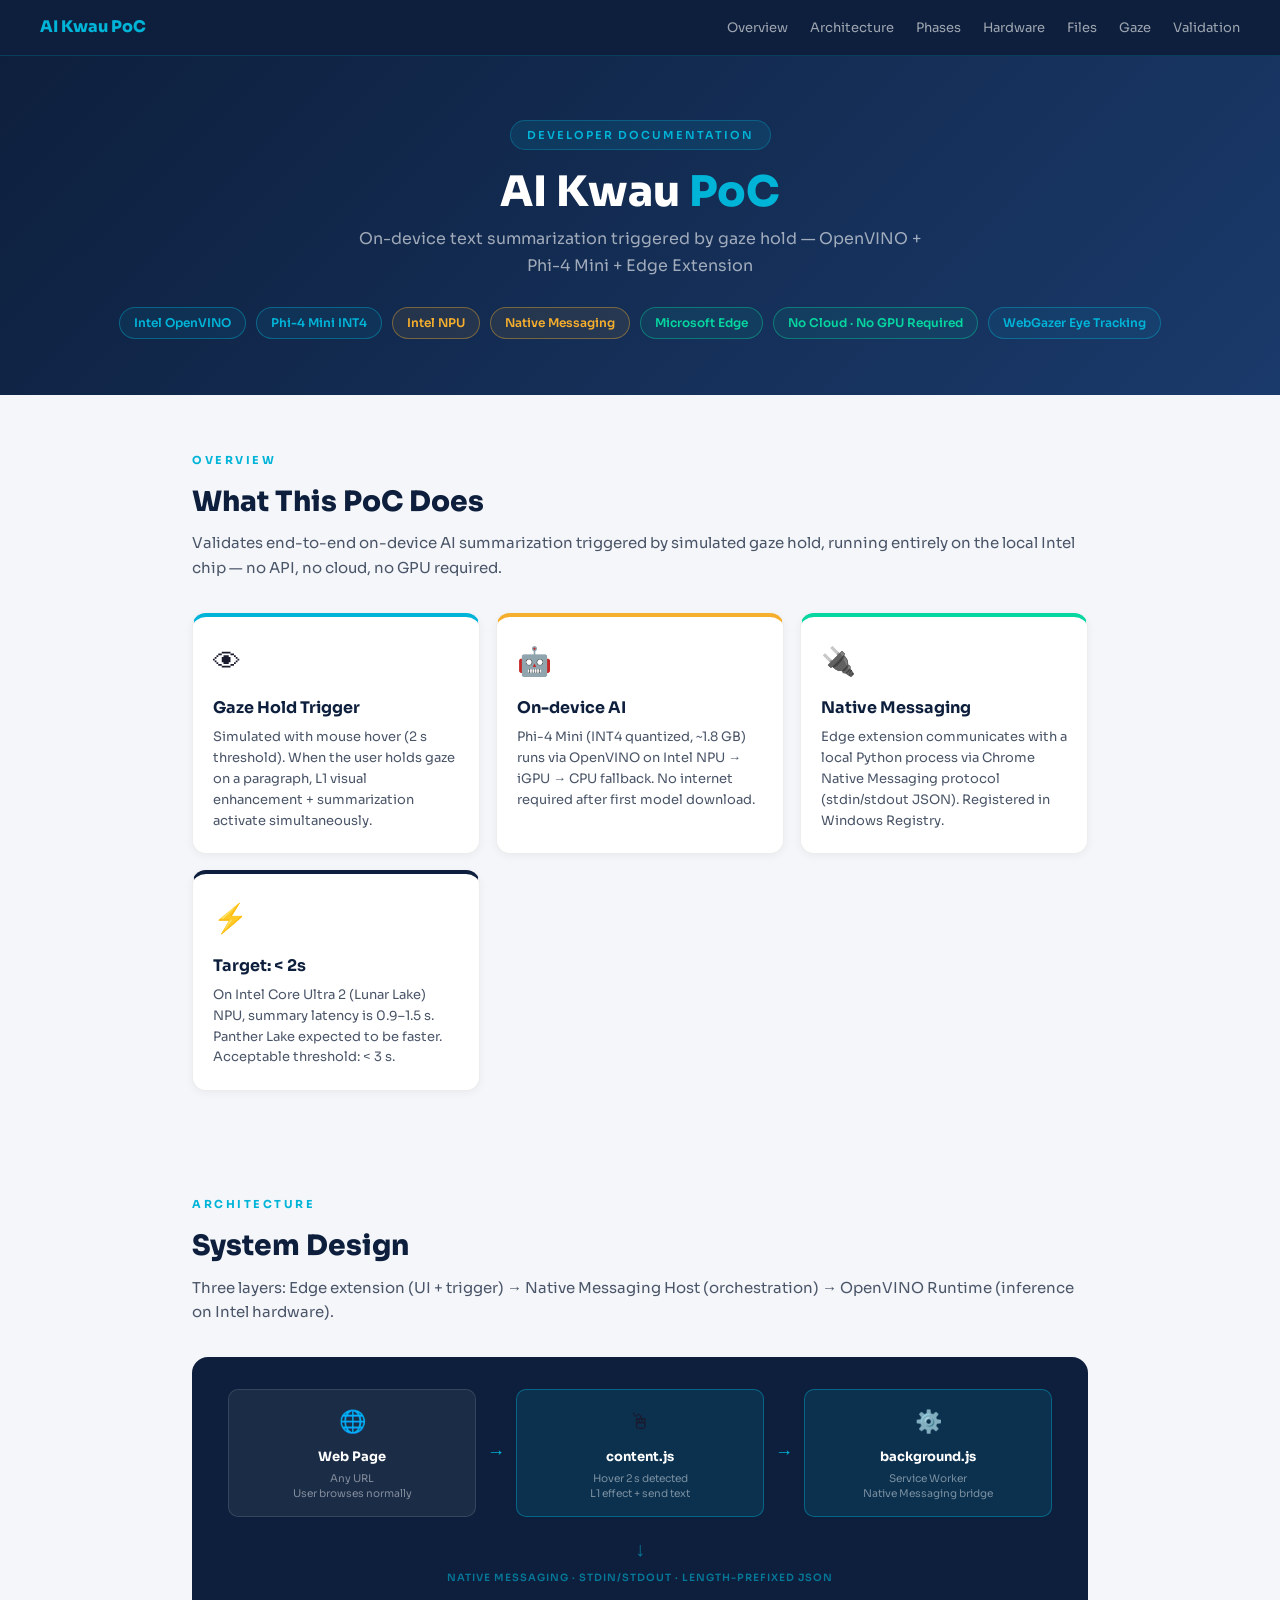
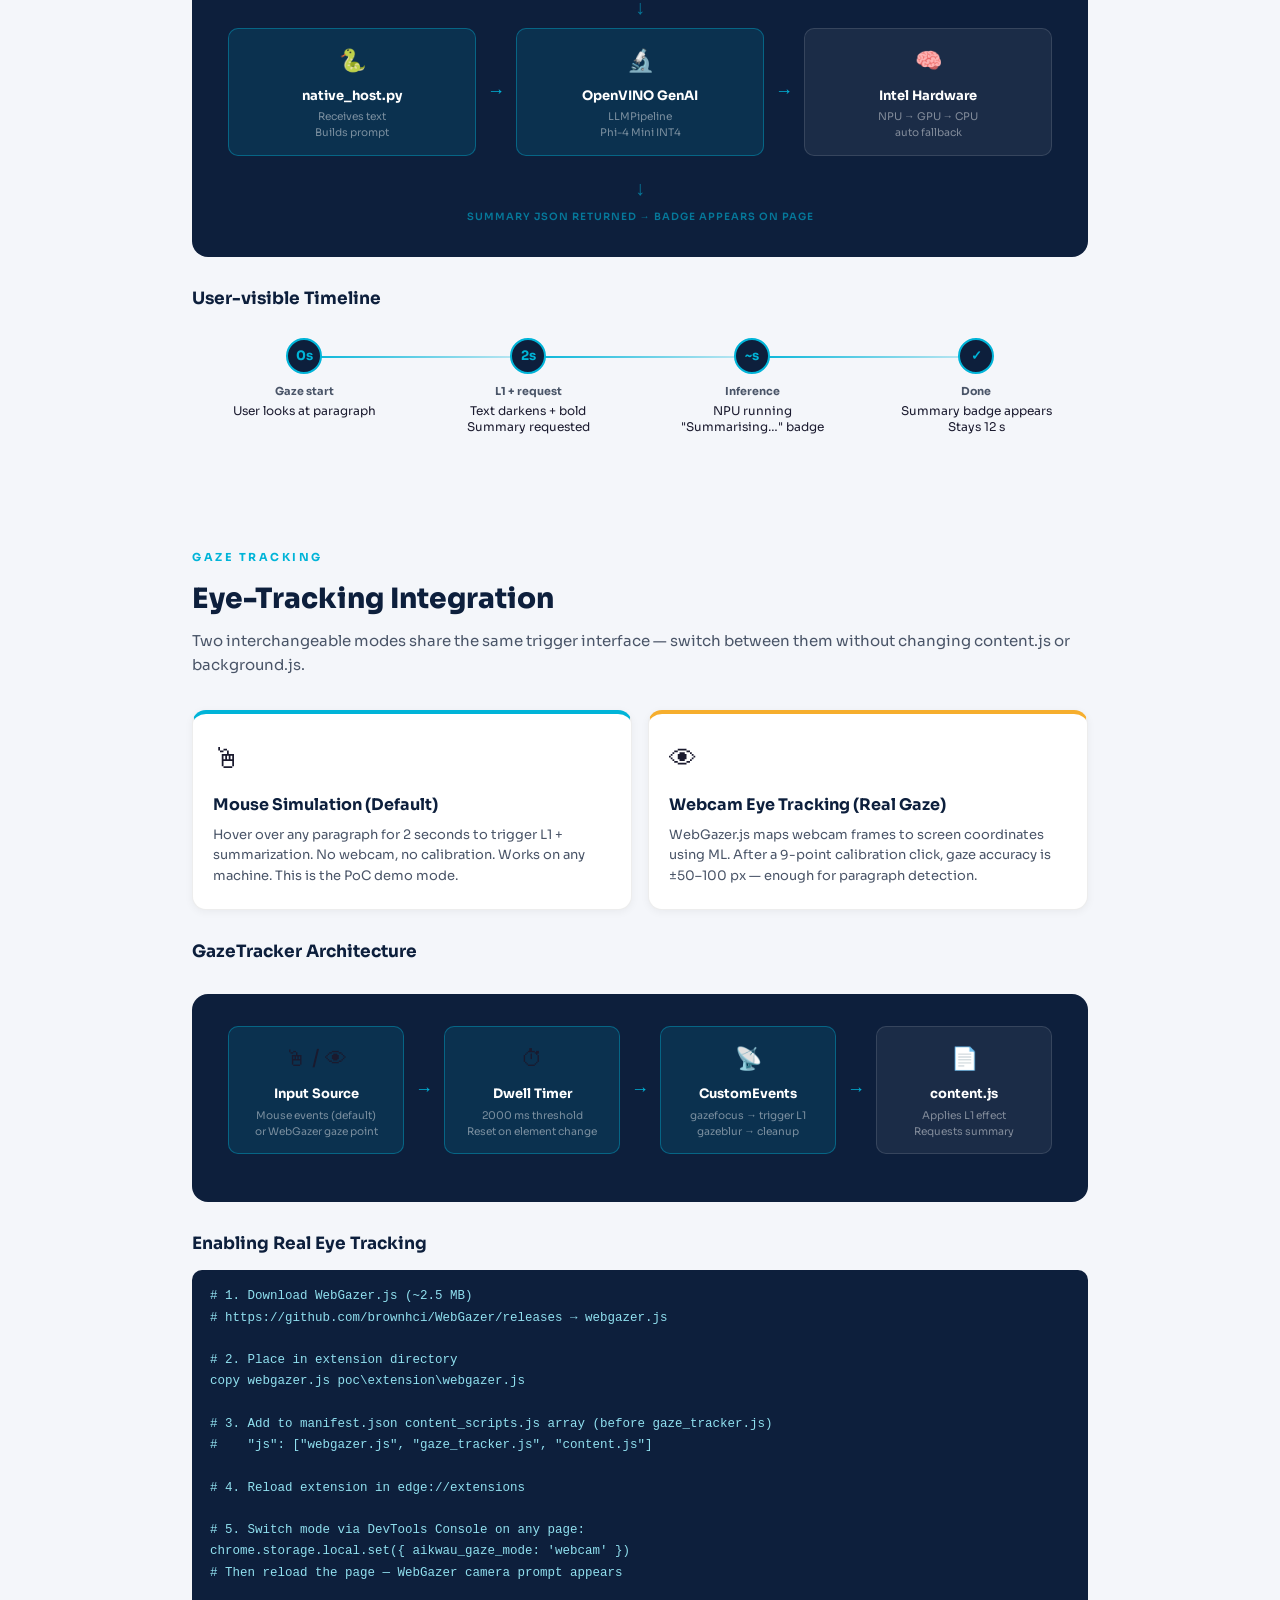
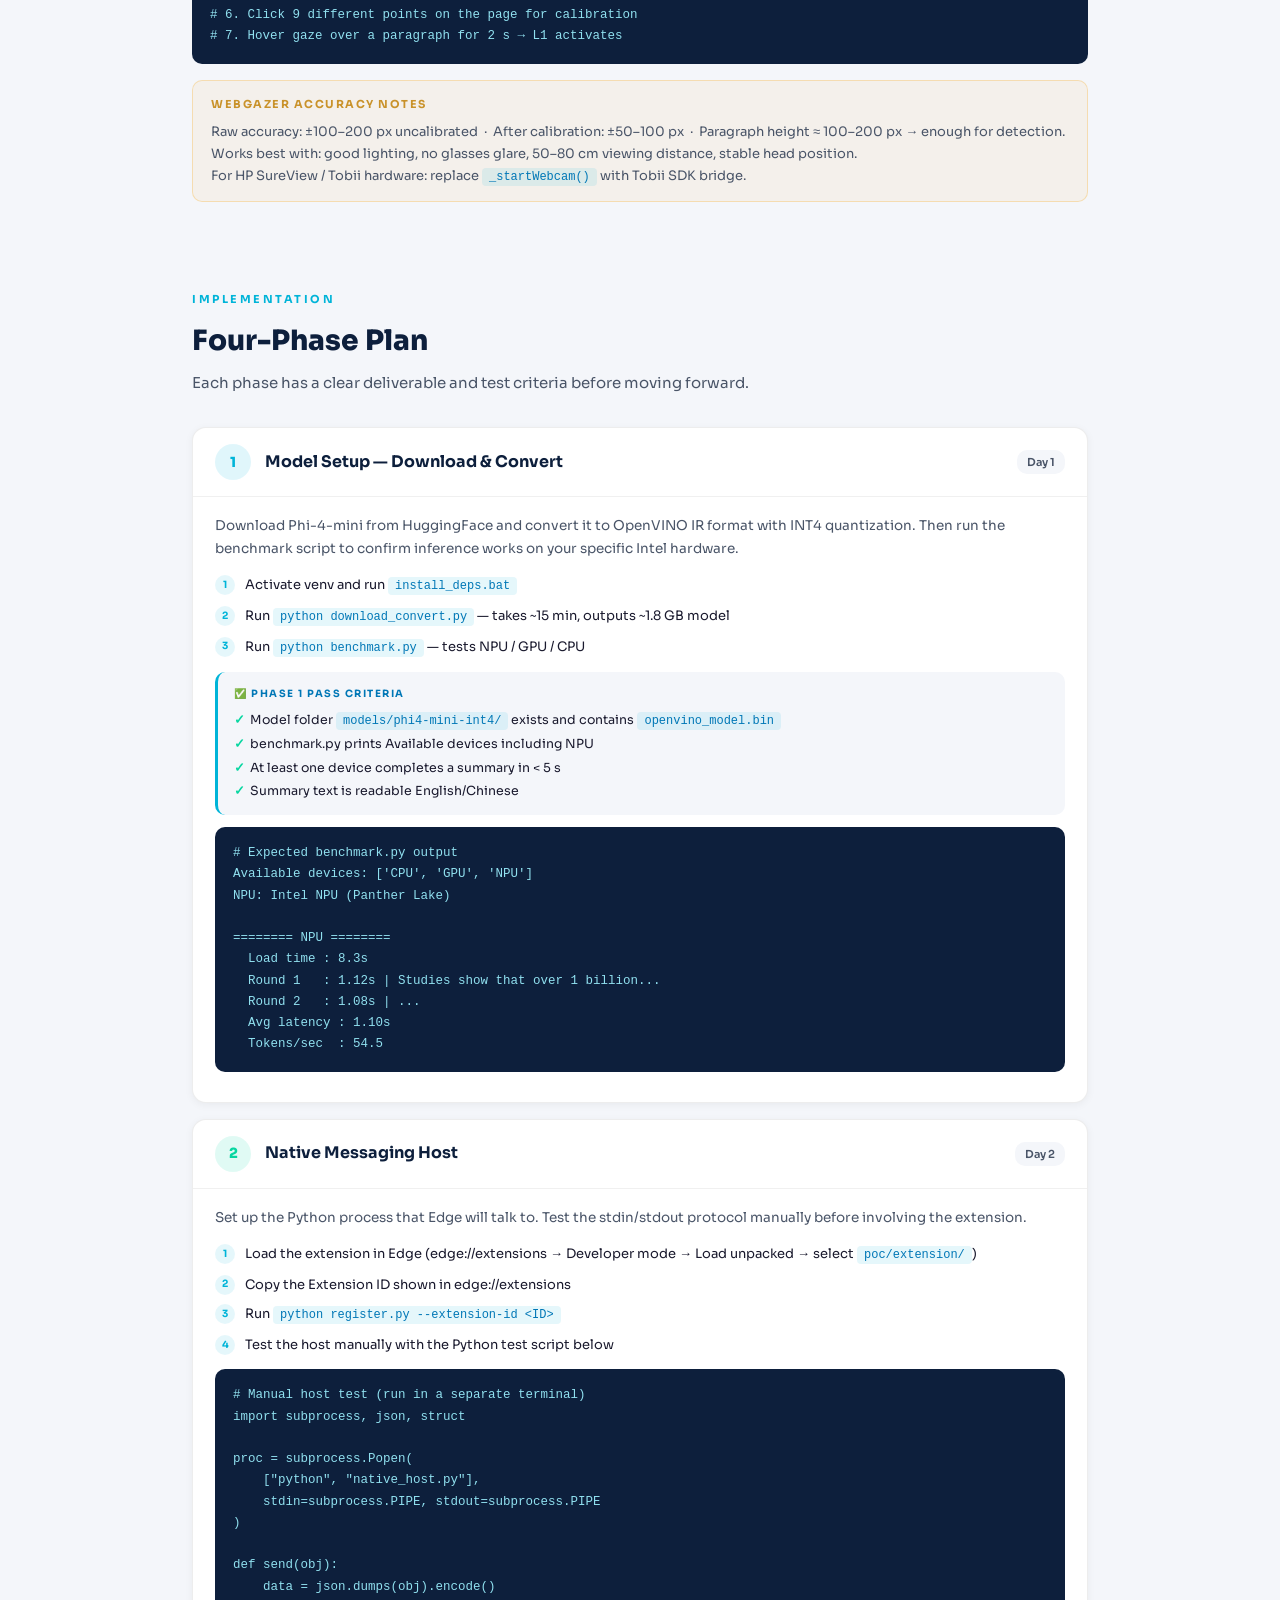
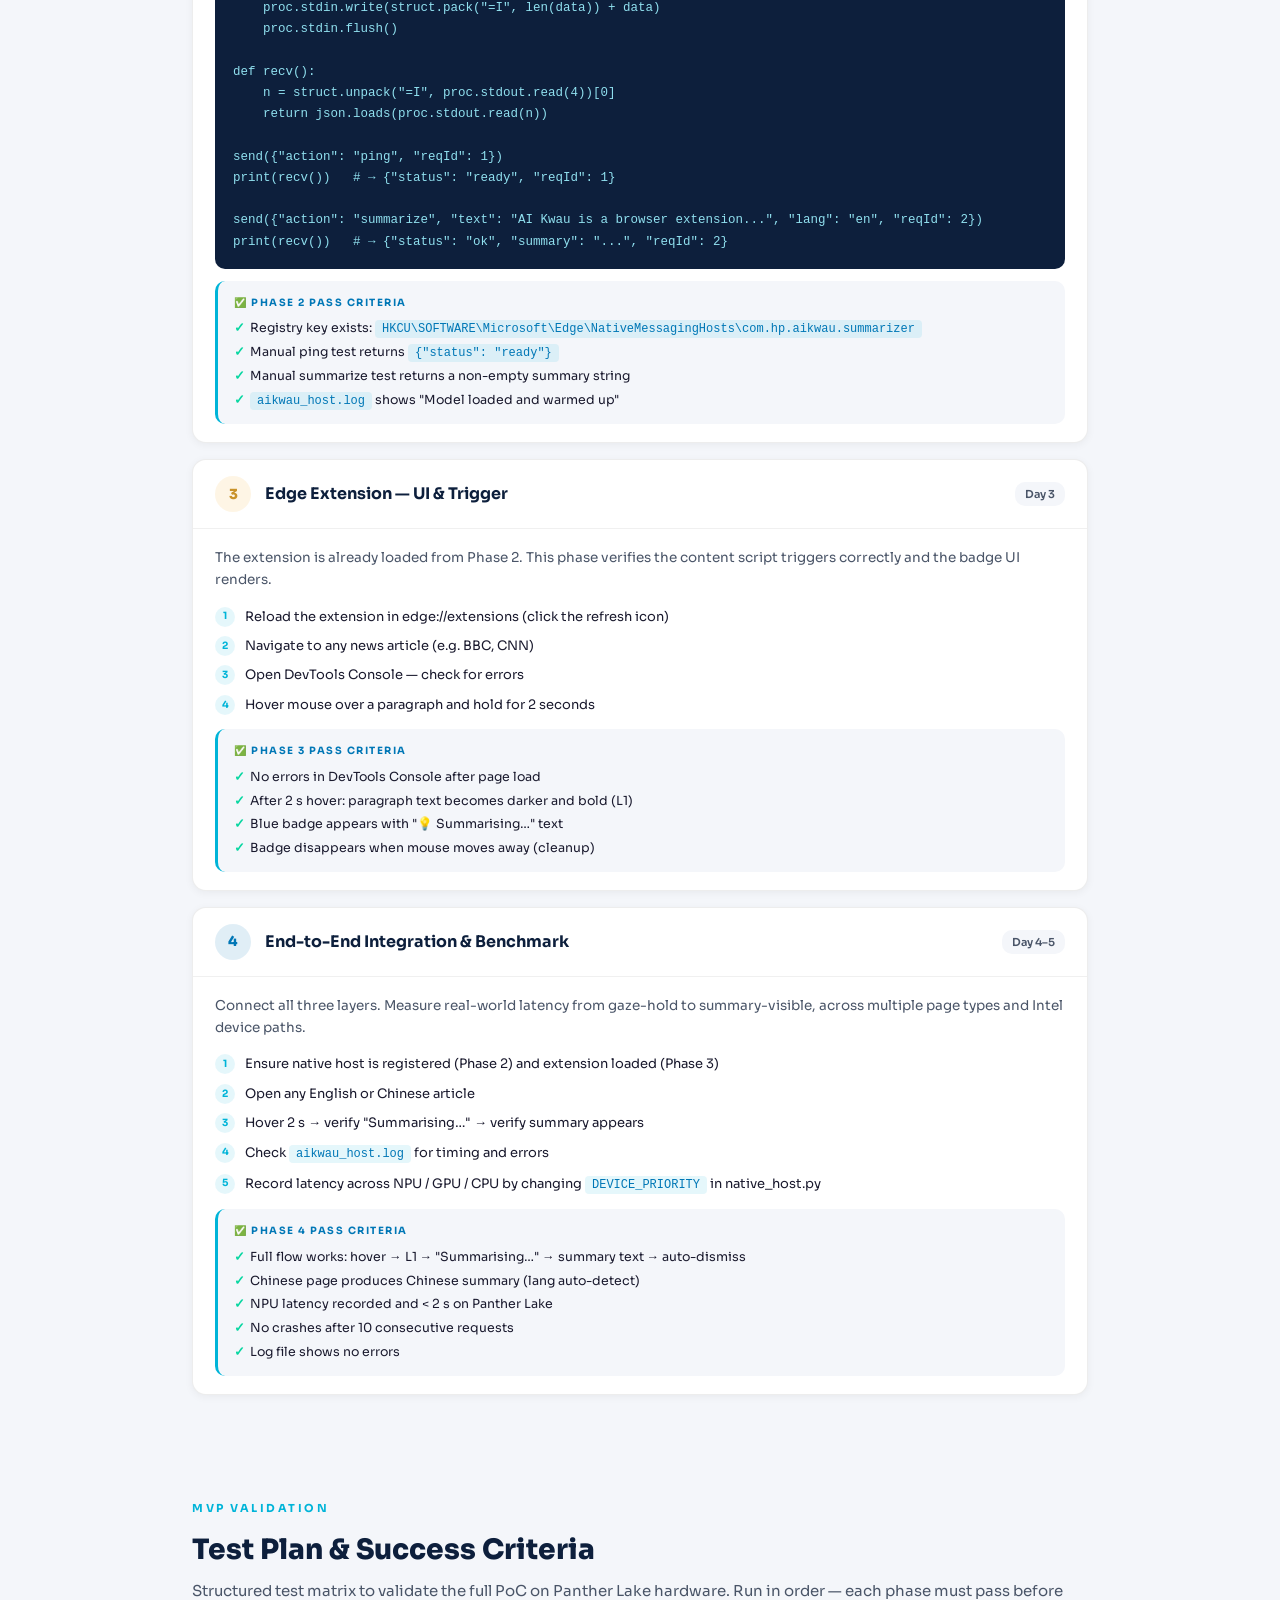
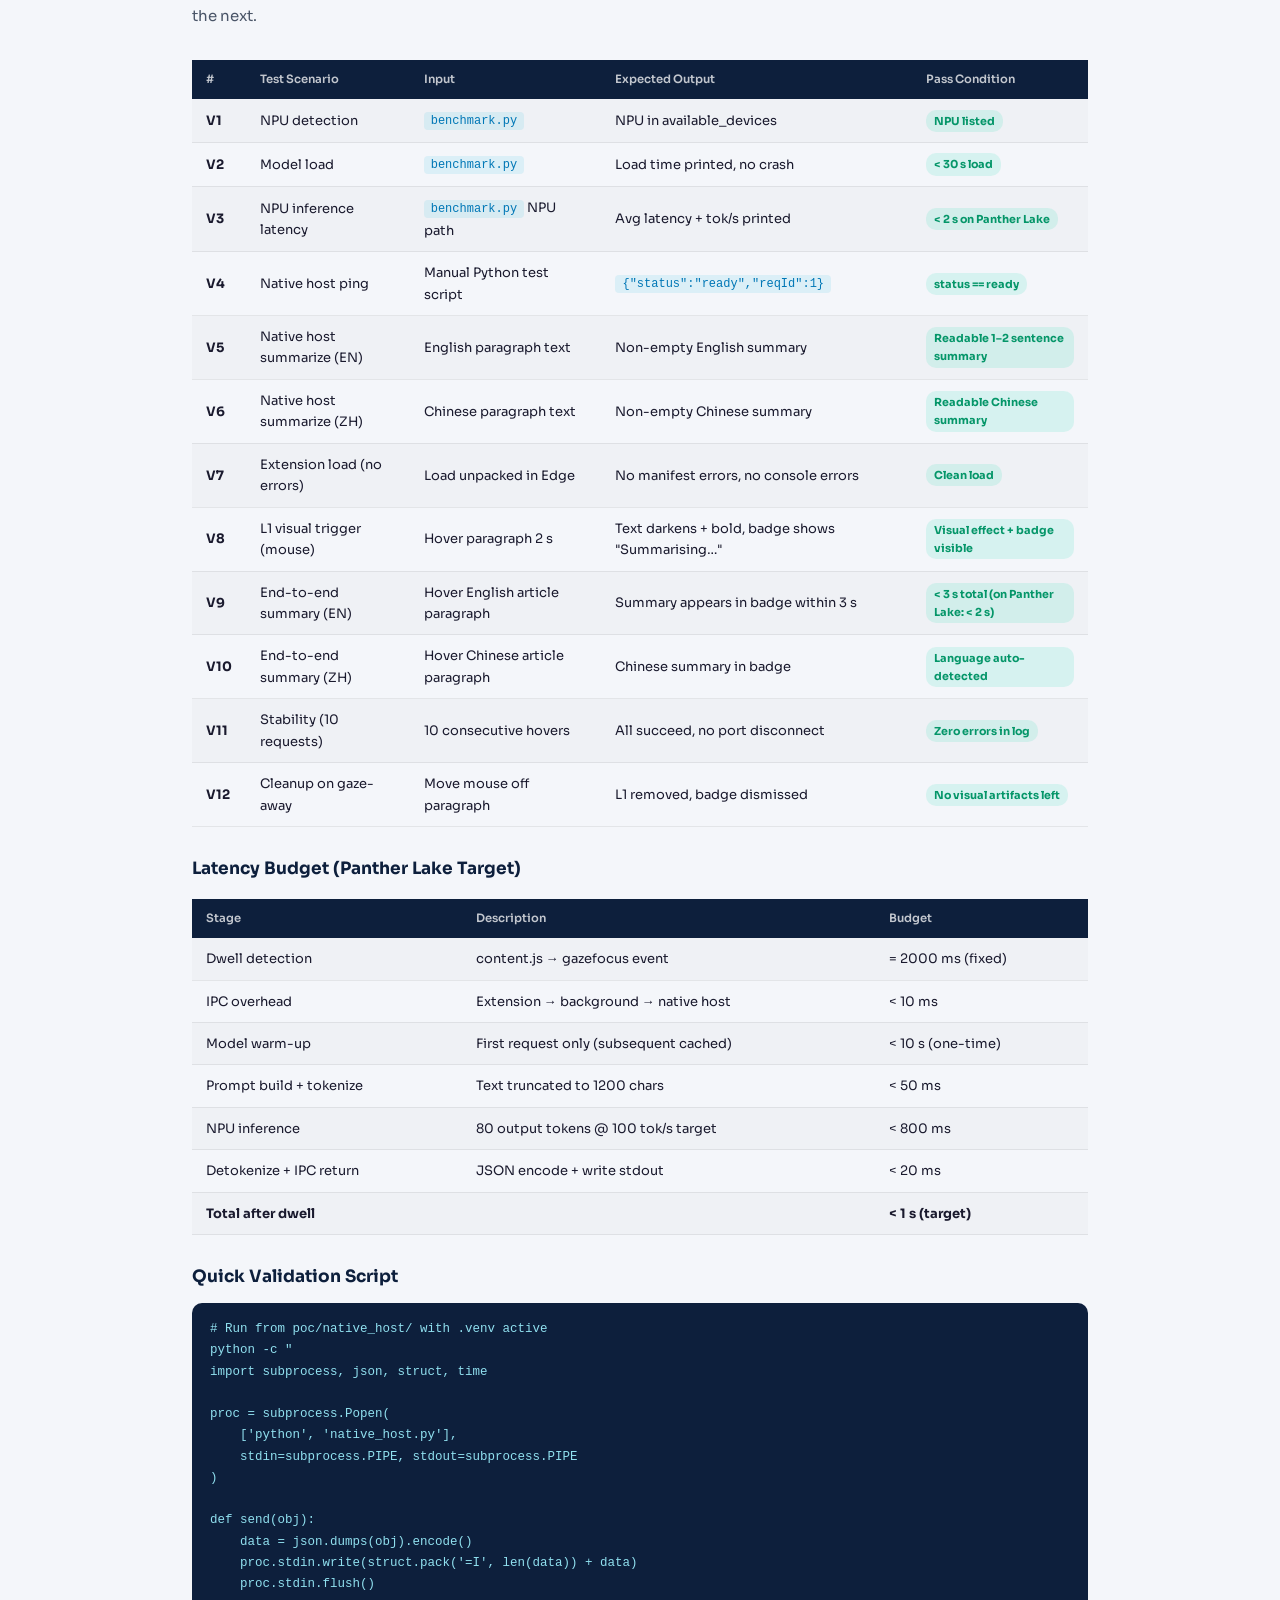
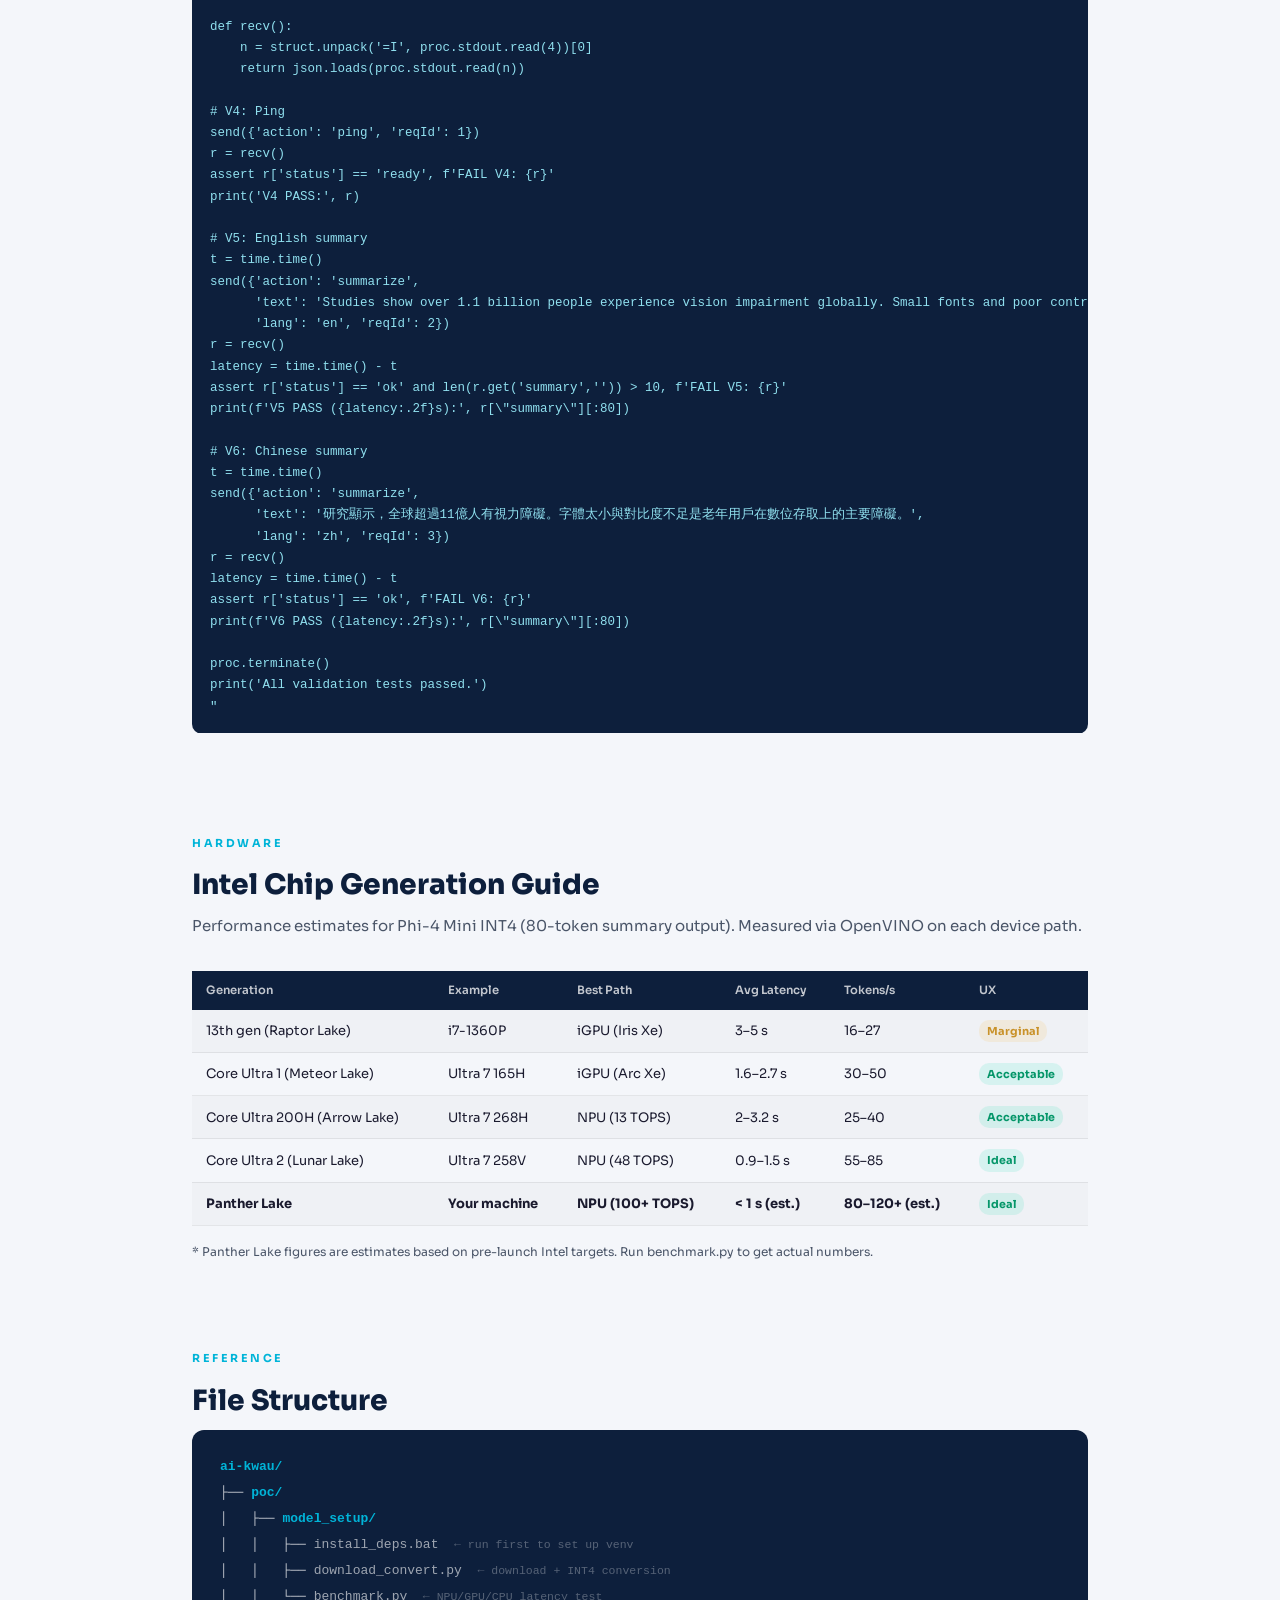
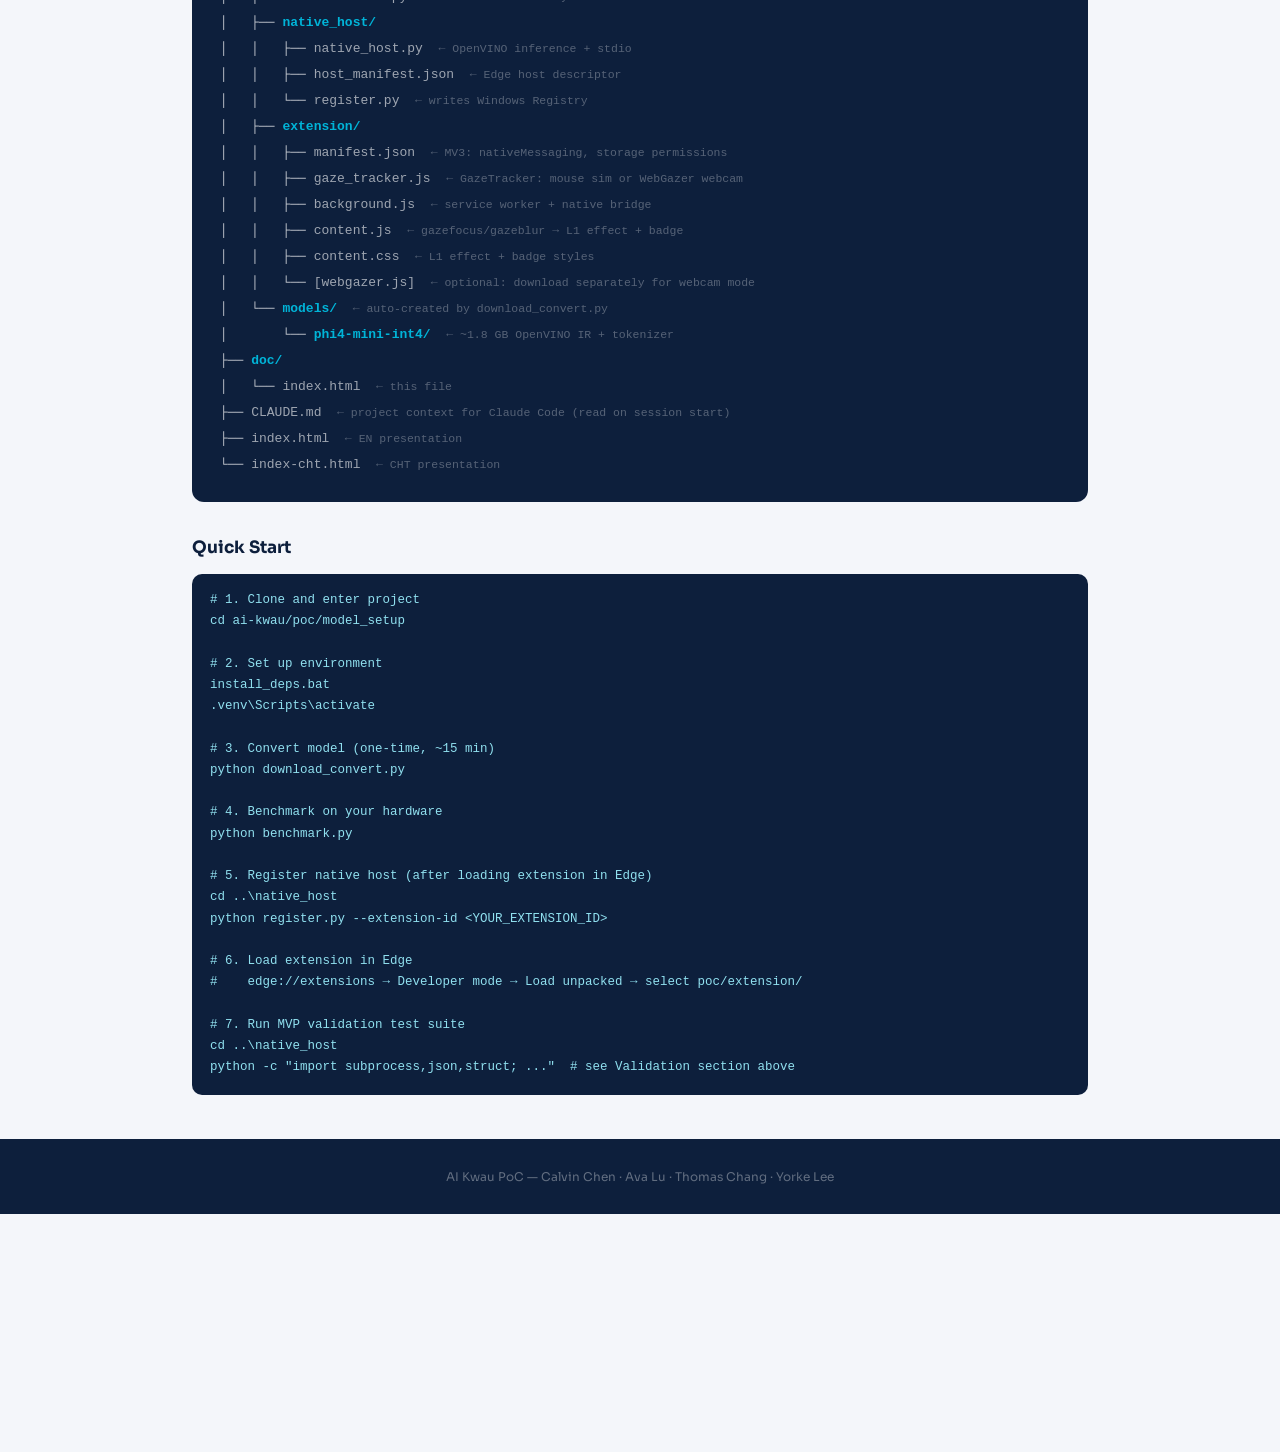
==== commit ec0289e1: "Add gaze tracking module, MVP validation plan, and CLAUDE.md context export - poc/extension/gaze_tra" ====
--- a/doc/index.html
+++ b/doc/index.html
@@ -129,6 +129,8 @@
     <a href="#phases">Phases</a>
     <a href="#hardware">Hardware</a>
     <a href="#files">Files</a>
+    <a href="#gaze">Gaze</a>
+    <a href="#validation">Validation</a>
   </div>
 </nav>
 
@@ -143,6 +145,7 @@
     <span class="chip gold">Native Messaging</span>
     <span class="chip green">Microsoft Edge</span>
     <span class="chip green">No Cloud · No GPU Required</span>
+    <span class="chip cyan">WebGazer Eye Tracking</span>
   </div>
 </div>
 
@@ -254,6 +257,84 @@
     </div>
   </section>
 
+  <!-- GAZE TRACKING -->
+  <section id="gaze">
+    <div class="section-label">Gaze Tracking</div>
+    <h2>Eye-Tracking Integration</h2>
+    <p class="section-sub">Two interchangeable modes share the same trigger interface — switch between them without changing content.js or background.js.</p>
+
+    <div class="card-grid">
+      <div class="card cyan">
+        <div class="card-icon">🖱</div>
+        <h3>Mouse Simulation (Default)</h3>
+        <p>Hover over any paragraph for 2 seconds to trigger L1 + summarization. No webcam, no calibration. Works on any machine. This is the PoC demo mode.</p>
+      </div>
+      <div class="card gold">
+        <div class="card-icon">👁</div>
+        <h3>Webcam Eye Tracking (Real Gaze)</h3>
+        <p>WebGazer.js maps webcam frames to screen coordinates using ML. After a 9-point calibration click, gaze accuracy is ±50–100 px — enough for paragraph detection.</p>
+      </div>
+    </div>
+
+    <h3 style="font-size:17px;font-weight:700;color:var(--navy);margin:28px 0 12px;">GazeTracker Architecture</h3>
+    <div class="arch">
+      <div class="arch-row">
+        <div class="arch-box highlight">
+          <div class="ab-icon">🖱 / 👁</div>
+          <div class="ab-title">Input Source</div>
+          <div class="ab-sub">Mouse events (default)<br>or WebGazer gaze point</div>
+        </div>
+        <div class="arch-arrow">→</div>
+        <div class="arch-box highlight">
+          <div class="ab-icon">⏱</div>
+          <div class="ab-title">Dwell Timer</div>
+          <div class="ab-sub">2000 ms threshold<br>Reset on element change</div>
+        </div>
+        <div class="arch-arrow">→</div>
+        <div class="arch-box highlight">
+          <div class="ab-icon">📡</div>
+          <div class="ab-title">CustomEvents</div>
+          <div class="ab-sub">gazefocus → trigger L1<br>gazeblur → cleanup</div>
+        </div>
+        <div class="arch-arrow">→</div>
+        <div class="arch-box">
+          <div class="ab-icon">📄</div>
+          <div class="ab-title">content.js</div>
+          <div class="ab-sub">Applies L1 effect<br>Requests summary</div>
+        </div>
+      </div>
+    </div>
+
+    <h3 style="font-size:17px;font-weight:700;color:var(--navy);margin:28px 0 12px;">Enabling Real Eye Tracking</h3>
+    <pre><code># 1. Download WebGazer.js (~2.5 MB)
+# https://github.com/brownhci/WebGazer/releases → webgazer.js
+
+# 2. Place in extension directory
+copy webgazer.js poc\extension\webgazer.js
+
+# 3. Add to manifest.json content_scripts.js array (before gaze_tracker.js)
+#    "js": ["webgazer.js", "gaze_tracker.js", "content.js"]
+
+# 4. Reload extension in edge://extensions
+
+# 5. Switch mode via DevTools Console on any page:
+chrome.storage.local.set({ aikwau_gaze_mode: 'webcam' })
+# Then reload the page — WebGazer camera prompt appears
+
+# 6. Click 9 different points on the page for calibration
+# 7. Hover gaze over a paragraph for 2 s → L1 activates</code></pre>
+
+    <div style="margin-top:16px;padding:14px 18px;background:rgba(246,174,45,.07);border:1px solid rgba(246,174,45,.3);border-radius:10px;">
+      <div style="font-size:11px;font-weight:700;letter-spacing:1.5px;text-transform:uppercase;color:var(--goldd);margin-bottom:8px;">WebGazer Accuracy Notes</div>
+      <div style="font-size:13px;color:var(--muted);line-height:1.7;">
+        Raw accuracy: ±100–200 px uncalibrated &nbsp;·&nbsp; After calibration: ±50–100 px &nbsp;·&nbsp;
+        Paragraph height ≈ 100–200 px → enough for detection.<br>
+        Works best with: good lighting, no glasses glare, 50–80 cm viewing distance, stable head position.<br>
+        For HP SureView / Tobii hardware: replace <span class="inline-code">_startWebcam()</span> with Tobii SDK bridge.
+      </div>
+    </div>
+  </section>
+
   <!-- PHASES -->
   <section id="phases">
     <div class="section-label">Implementation</div>
@@ -400,6 +481,168 @@
         </div>
       </div>
     </div>
+  </section>
+
+  <!-- MVP VALIDATION -->
+  <section id="validation">
+    <div class="section-label">MVP Validation</div>
+    <h2>Test Plan &amp; Success Criteria</h2>
+    <p class="section-sub">Structured test matrix to validate the full PoC on Panther Lake hardware. Run in order — each phase must pass before the next.</p>
+
+    <table>
+      <tr>
+        <th>#</th>
+        <th>Test Scenario</th>
+        <th>Input</th>
+        <th>Expected Output</th>
+        <th>Pass Condition</th>
+      </tr>
+      <tr>
+        <td><strong>V1</strong></td>
+        <td>NPU detection</td>
+        <td><span class="inline-code">benchmark.py</span></td>
+        <td>NPU in available_devices</td>
+        <td><span class="badge-ok">NPU listed</span></td>
+      </tr>
+      <tr>
+        <td><strong>V2</strong></td>
+        <td>Model load</td>
+        <td><span class="inline-code">benchmark.py</span></td>
+        <td>Load time printed, no crash</td>
+        <td><span class="badge-ok">&lt; 30 s load</span></td>
+      </tr>
+      <tr>
+        <td><strong>V3</strong></td>
+        <td>NPU inference latency</td>
+        <td><span class="inline-code">benchmark.py</span> NPU path</td>
+        <td>Avg latency + tok/s printed</td>
+        <td><span class="badge-ok">&lt; 2 s on Panther Lake</span></td>
+      </tr>
+      <tr>
+        <td><strong>V4</strong></td>
+        <td>Native host ping</td>
+        <td>Manual Python test script</td>
+        <td><span class="inline-code">{"status":"ready","reqId":1}</span></td>
+        <td><span class="badge-ok">status == ready</span></td>
+      </tr>
+      <tr>
+        <td><strong>V5</strong></td>
+        <td>Native host summarize (EN)</td>
+        <td>English paragraph text</td>
+        <td>Non-empty English summary</td>
+        <td><span class="badge-ok">Readable 1–2 sentence summary</span></td>
+      </tr>
+      <tr>
+        <td><strong>V6</strong></td>
+        <td>Native host summarize (ZH)</td>
+        <td>Chinese paragraph text</td>
+        <td>Non-empty Chinese summary</td>
+        <td><span class="badge-ok">Readable Chinese summary</span></td>
+      </tr>
+      <tr>
+        <td><strong>V7</strong></td>
+        <td>Extension load (no errors)</td>
+        <td>Load unpacked in Edge</td>
+        <td>No manifest errors, no console errors</td>
+        <td><span class="badge-ok">Clean load</span></td>
+      </tr>
+      <tr>
+        <td><strong>V8</strong></td>
+        <td>L1 visual trigger (mouse)</td>
+        <td>Hover paragraph 2 s</td>
+        <td>Text darkens + bold, badge shows "Summarising…"</td>
+        <td><span class="badge-ok">Visual effect + badge visible</span></td>
+      </tr>
+      <tr>
+        <td><strong>V9</strong></td>
+        <td>End-to-end summary (EN)</td>
+        <td>Hover English article paragraph</td>
+        <td>Summary appears in badge within 3 s</td>
+        <td><span class="badge-ok">&lt; 3 s total (on Panther Lake: &lt; 2 s)</span></td>
+      </tr>
+      <tr>
+        <td><strong>V10</strong></td>
+        <td>End-to-end summary (ZH)</td>
+        <td>Hover Chinese article paragraph</td>
+        <td>Chinese summary in badge</td>
+        <td><span class="badge-ok">Language auto-detected</span></td>
+      </tr>
+      <tr>
+        <td><strong>V11</strong></td>
+        <td>Stability (10 requests)</td>
+        <td>10 consecutive hovers</td>
+        <td>All succeed, no port disconnect</td>
+        <td><span class="badge-ok">Zero errors in log</span></td>
+      </tr>
+      <tr>
+        <td><strong>V12</strong></td>
+        <td>Cleanup on gaze-away</td>
+        <td>Move mouse off paragraph</td>
+        <td>L1 removed, badge dismissed</td>
+        <td><span class="badge-ok">No visual artifacts left</span></td>
+      </tr>
+    </table>
+
+    <h3 style="font-size:17px;font-weight:700;color:var(--navy);margin:28px 0 12px;">Latency Budget (Panther Lake Target)</h3>
+    <table>
+      <tr><th>Stage</th><th>Description</th><th>Budget</th></tr>
+      <tr><td>Dwell detection</td><td>content.js → gazefocus event</td><td>= 2000 ms (fixed)</td></tr>
+      <tr><td>IPC overhead</td><td>Extension → background → native host</td><td>&lt; 10 ms</td></tr>
+      <tr><td>Model warm-up</td><td>First request only (subsequent cached)</td><td>&lt; 10 s (one-time)</td></tr>
+      <tr><td>Prompt build + tokenize</td><td>Text truncated to 1200 chars</td><td>&lt; 50 ms</td></tr>
+      <tr><td>NPU inference</td><td>80 output tokens @ 100 tok/s target</td><td>&lt; 800 ms</td></tr>
+      <tr><td>Detokenize + IPC return</td><td>JSON encode + write stdout</td><td>&lt; 20 ms</td></tr>
+      <tr><td><strong>Total after dwell</strong></td><td></td><td><strong>&lt; 1 s (target)</strong></td></tr>
+    </table>
+
+    <h3 style="font-size:17px;font-weight:700;color:var(--navy);margin:28px 0 12px;">Quick Validation Script</h3>
+    <pre><code># Run from poc/native_host/ with .venv active
+python -c "
+import subprocess, json, struct, time
+
+proc = subprocess.Popen(
+    ['python', 'native_host.py'],
+    stdin=subprocess.PIPE, stdout=subprocess.PIPE
+)
+
+def send(obj):
+    data = json.dumps(obj).encode()
+    proc.stdin.write(struct.pack('=I', len(data)) + data)
+    proc.stdin.flush()
+
+def recv():
+    n = struct.unpack('=I', proc.stdout.read(4))[0]
+    return json.loads(proc.stdout.read(n))
+
+# V4: Ping
+send({'action': 'ping', 'reqId': 1})
+r = recv()
+assert r['status'] == 'ready', f'FAIL V4: {r}'
+print('V4 PASS:', r)
+
+# V5: English summary
+t = time.time()
+send({'action': 'summarize',
+      'text': 'Studies show over 1.1 billion people experience vision impairment globally. Small fonts and poor contrast remain the top barriers to digital accessibility for aging users.',
+      'lang': 'en', 'reqId': 2})
+r = recv()
+latency = time.time() - t
+assert r['status'] == 'ok' and len(r.get('summary','')) > 10, f'FAIL V5: {r}'
+print(f'V5 PASS ({latency:.2f}s):', r[\"summary\"][:80])
+
+# V6: Chinese summary
+t = time.time()
+send({'action': 'summarize',
+      'text': '研究顯示，全球超過11億人有視力障礙。字體太小與對比度不足是老年用戶在數位存取上的主要障礙。',
+      'lang': 'zh', 'reqId': 3})
+r = recv()
+latency = time.time() - t
+assert r['status'] == 'ok', f'FAIL V6: {r}'
+print(f'V6 PASS ({latency:.2f}s):', r[\"summary\"][:80])
+
+proc.terminate()
+print('All validation tests passed.')
+"</code></pre>
   </section>
 
   <!-- HARDWARE -->
@@ -476,14 +719,17 @@
       │&nbsp;&nbsp; │&nbsp;&nbsp; ├── <span class="file">host_manifest.json</span>  &nbsp;<span class="comment">← Edge host descriptor</span><br>
       │&nbsp;&nbsp; │&nbsp;&nbsp; └── <span class="file">register.py</span>  &nbsp;<span class="comment">← writes Windows Registry</span><br>
       │&nbsp;&nbsp; ├── <span class="dir">extension/</span><br>
-      │&nbsp;&nbsp; │&nbsp;&nbsp; ├── <span class="file">manifest.json</span>  &nbsp;<span class="comment">← MV3 extension manifest</span><br>
+      │&nbsp;&nbsp; │&nbsp;&nbsp; ├── <span class="file">manifest.json</span>  &nbsp;<span class="comment">← MV3: nativeMessaging, storage permissions</span><br>
+      │&nbsp;&nbsp; │&nbsp;&nbsp; ├── <span class="file">gaze_tracker.js</span>  &nbsp;<span class="comment">← GazeTracker: mouse sim or WebGazer webcam</span><br>
       │&nbsp;&nbsp; │&nbsp;&nbsp; ├── <span class="file">background.js</span>  &nbsp;<span class="comment">← service worker + native bridge</span><br>
-      │&nbsp;&nbsp; │&nbsp;&nbsp; ├── <span class="file">content.js</span>  &nbsp;<span class="comment">← hover trigger + badge UI</span><br>
-      │&nbsp;&nbsp; │&nbsp;&nbsp; └── <span class="file">content.css</span>  &nbsp;<span class="comment">← L1 effect + badge styles</span><br>
+      │&nbsp;&nbsp; │&nbsp;&nbsp; ├── <span class="file">content.js</span>  &nbsp;<span class="comment">← gazefocus/gazeblur → L1 effect + badge</span><br>
+      │&nbsp;&nbsp; │&nbsp;&nbsp; ├── <span class="file">content.css</span>  &nbsp;<span class="comment">← L1 effect + badge styles</span><br>
+      │&nbsp;&nbsp; │&nbsp;&nbsp; └── <span class="file">[webgazer.js]</span>  &nbsp;<span class="comment">← optional: download separately for webcam mode</span><br>
       │&nbsp;&nbsp; └── <span class="dir">models/</span>  &nbsp;<span class="comment">← auto-created by download_convert.py</span><br>
       │&nbsp;&nbsp;&nbsp;&nbsp;&nbsp;&nbsp; └── <span class="dir">phi4-mini-int4/</span>  &nbsp;<span class="comment">← ~1.8 GB OpenVINO IR + tokenizer</span><br>
       ├── <span class="dir">doc/</span><br>
       │&nbsp;&nbsp; └── <span class="file">index.html</span>  &nbsp;<span class="comment">← this file</span><br>
+      ├── <span class="file">CLAUDE.md</span>  &nbsp;<span class="comment">← project context for Claude Code (read on session start)</span><br>
       ├── <span class="file">index.html</span>  &nbsp;<span class="comment">← EN presentation</span><br>
       └── <span class="file">index-cht.html</span>  &nbsp;<span class="comment">← CHT presentation</span>
     </div>
@@ -507,7 +753,11 @@
 python register.py --extension-id &lt;YOUR_EXTENSION_ID&gt;
 
 # 6. Load extension in Edge
-#    edge://extensions → Developer mode → Load unpacked → select poc/extension/</code></pre>
+#    edge://extensions → Developer mode → Load unpacked → select poc/extension/
+
+# 7. Run MVP validation test suite
+cd ..\native_host
+python -c "import subprocess,json,struct; ..."  # see Validation section above</code></pre>
   </section>
 
 </div>
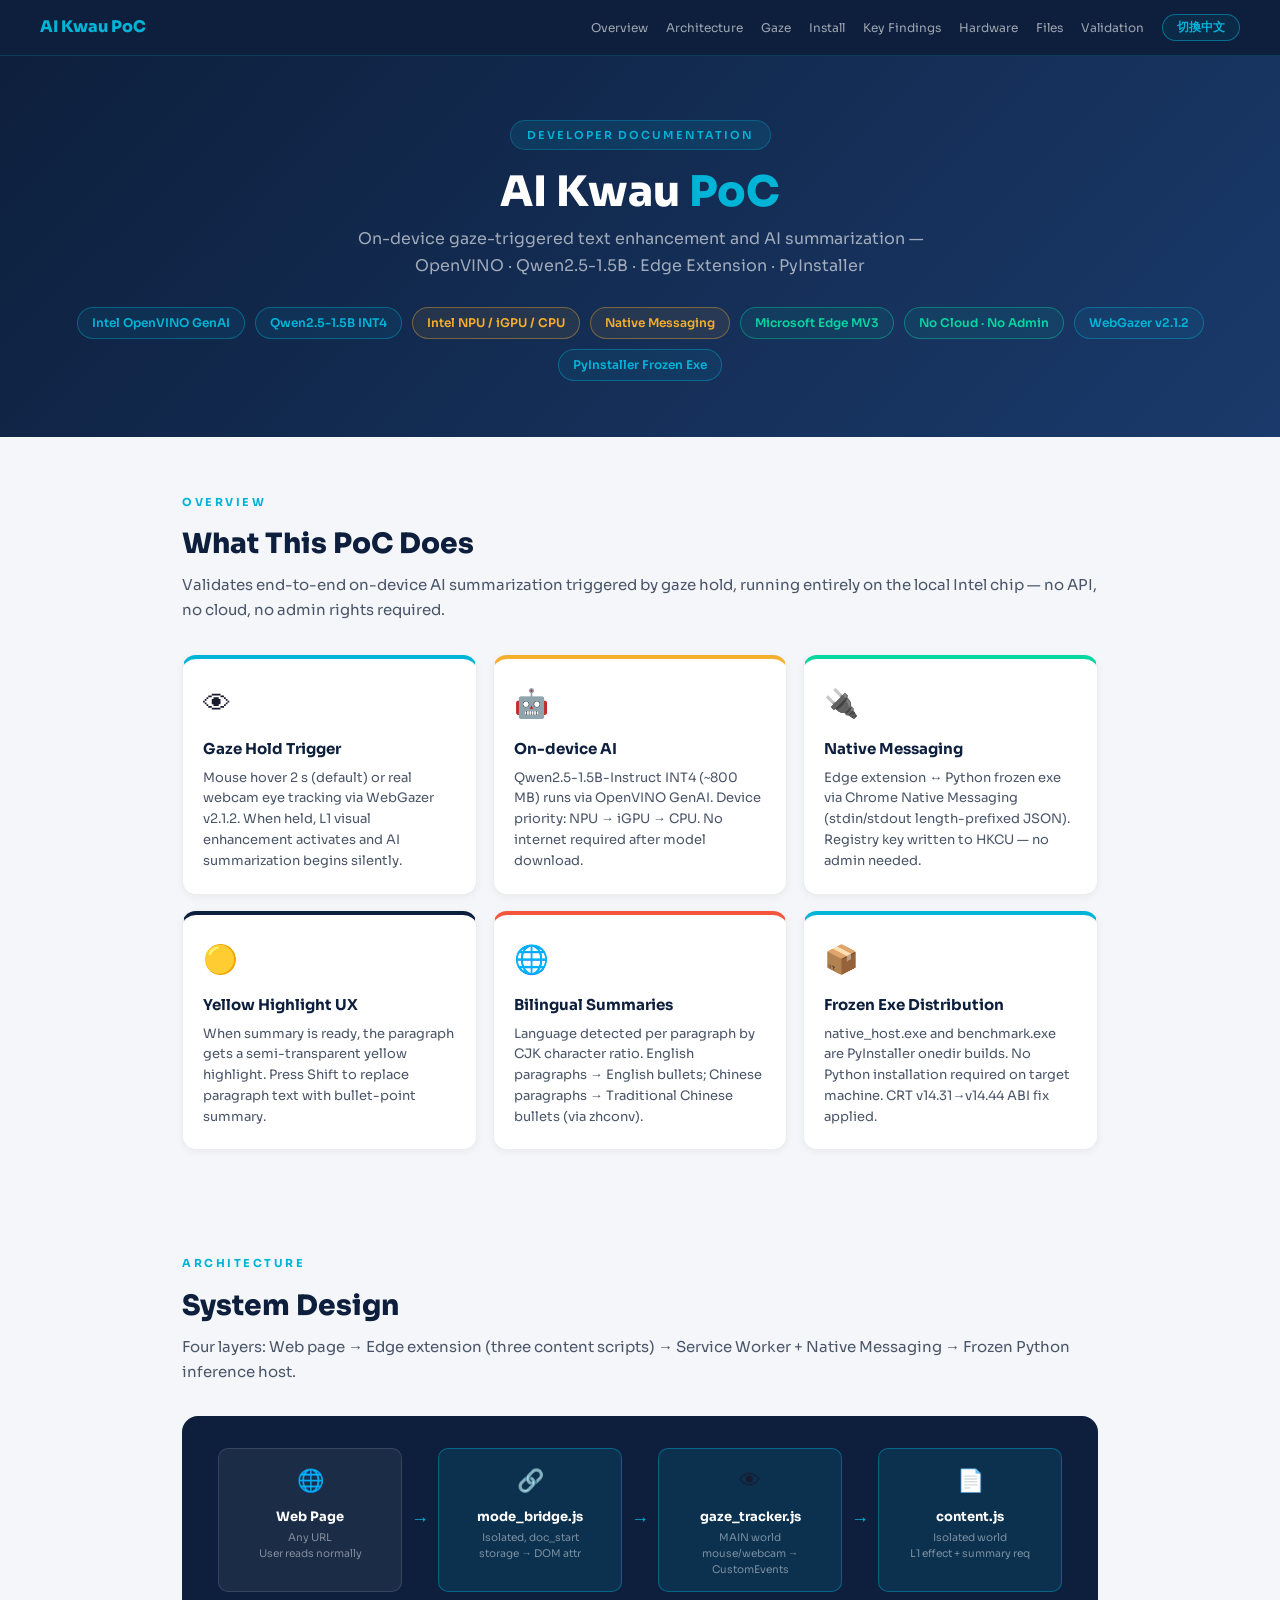
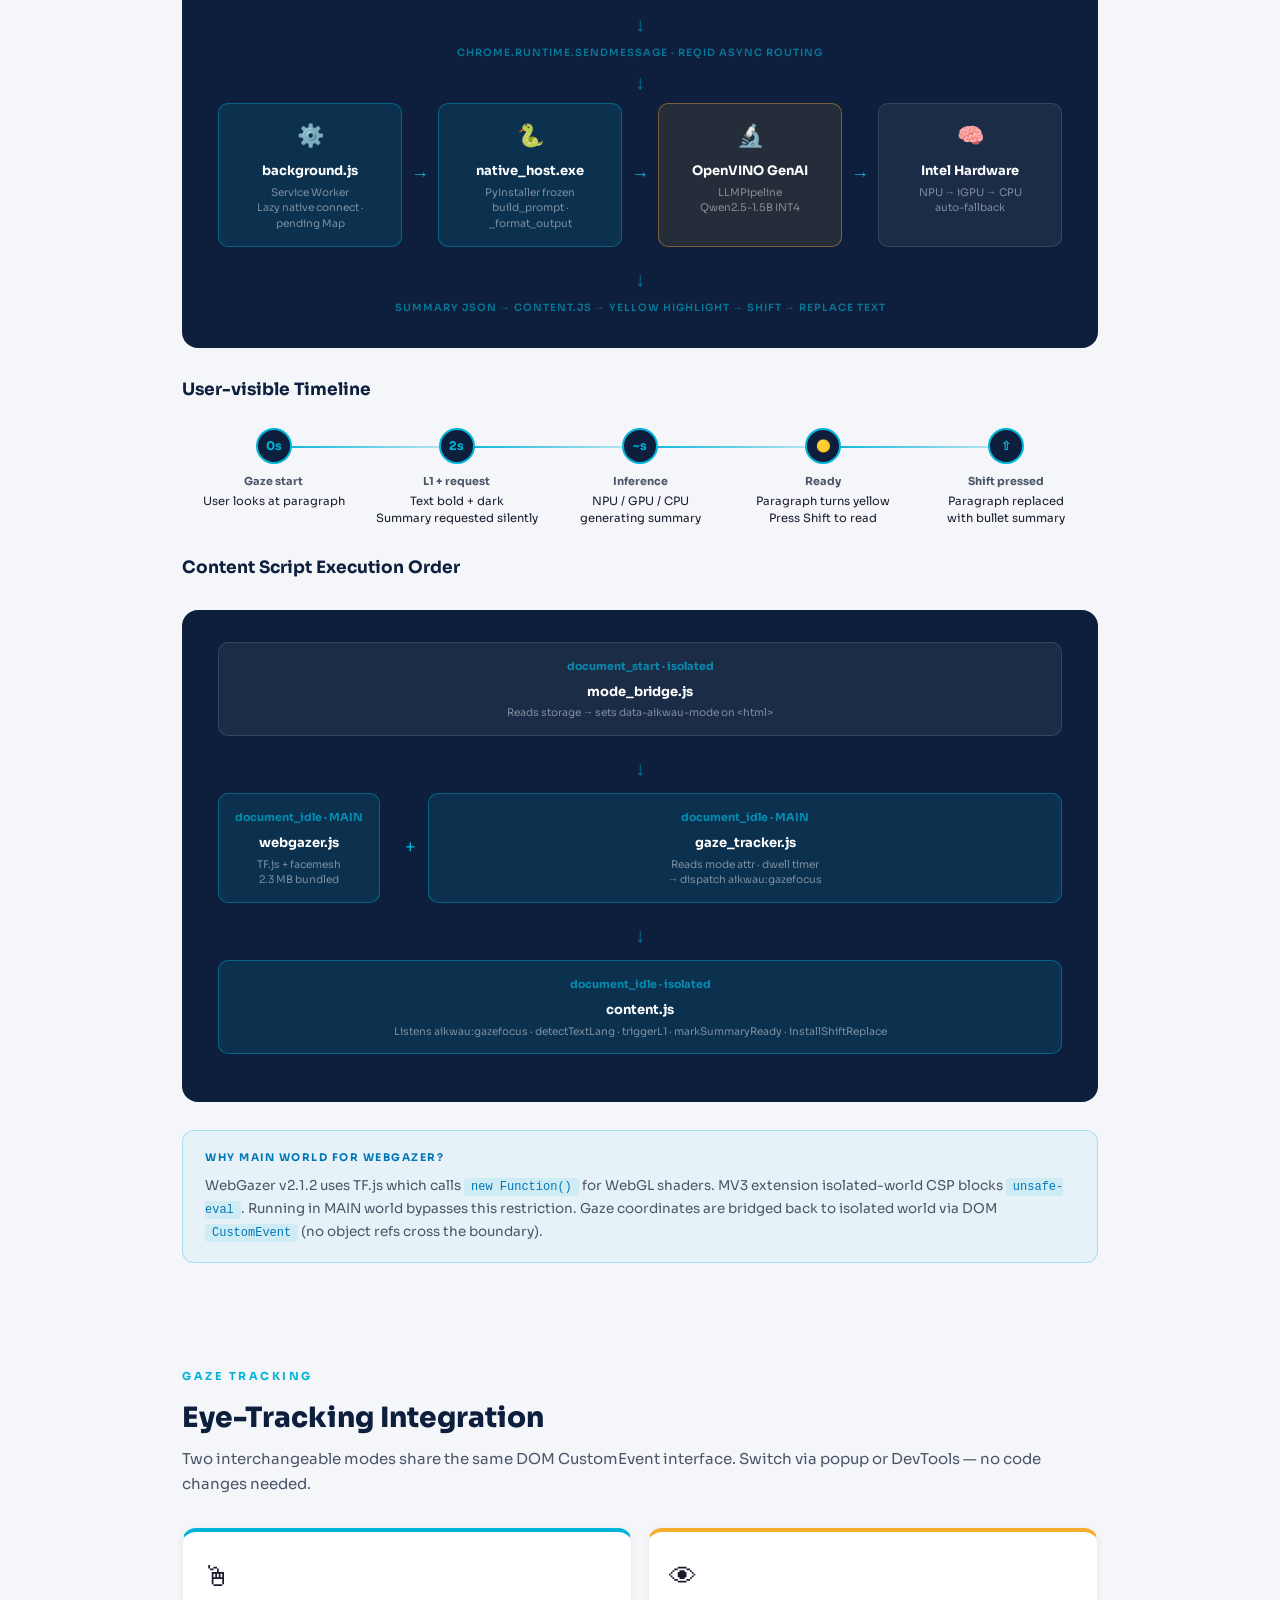
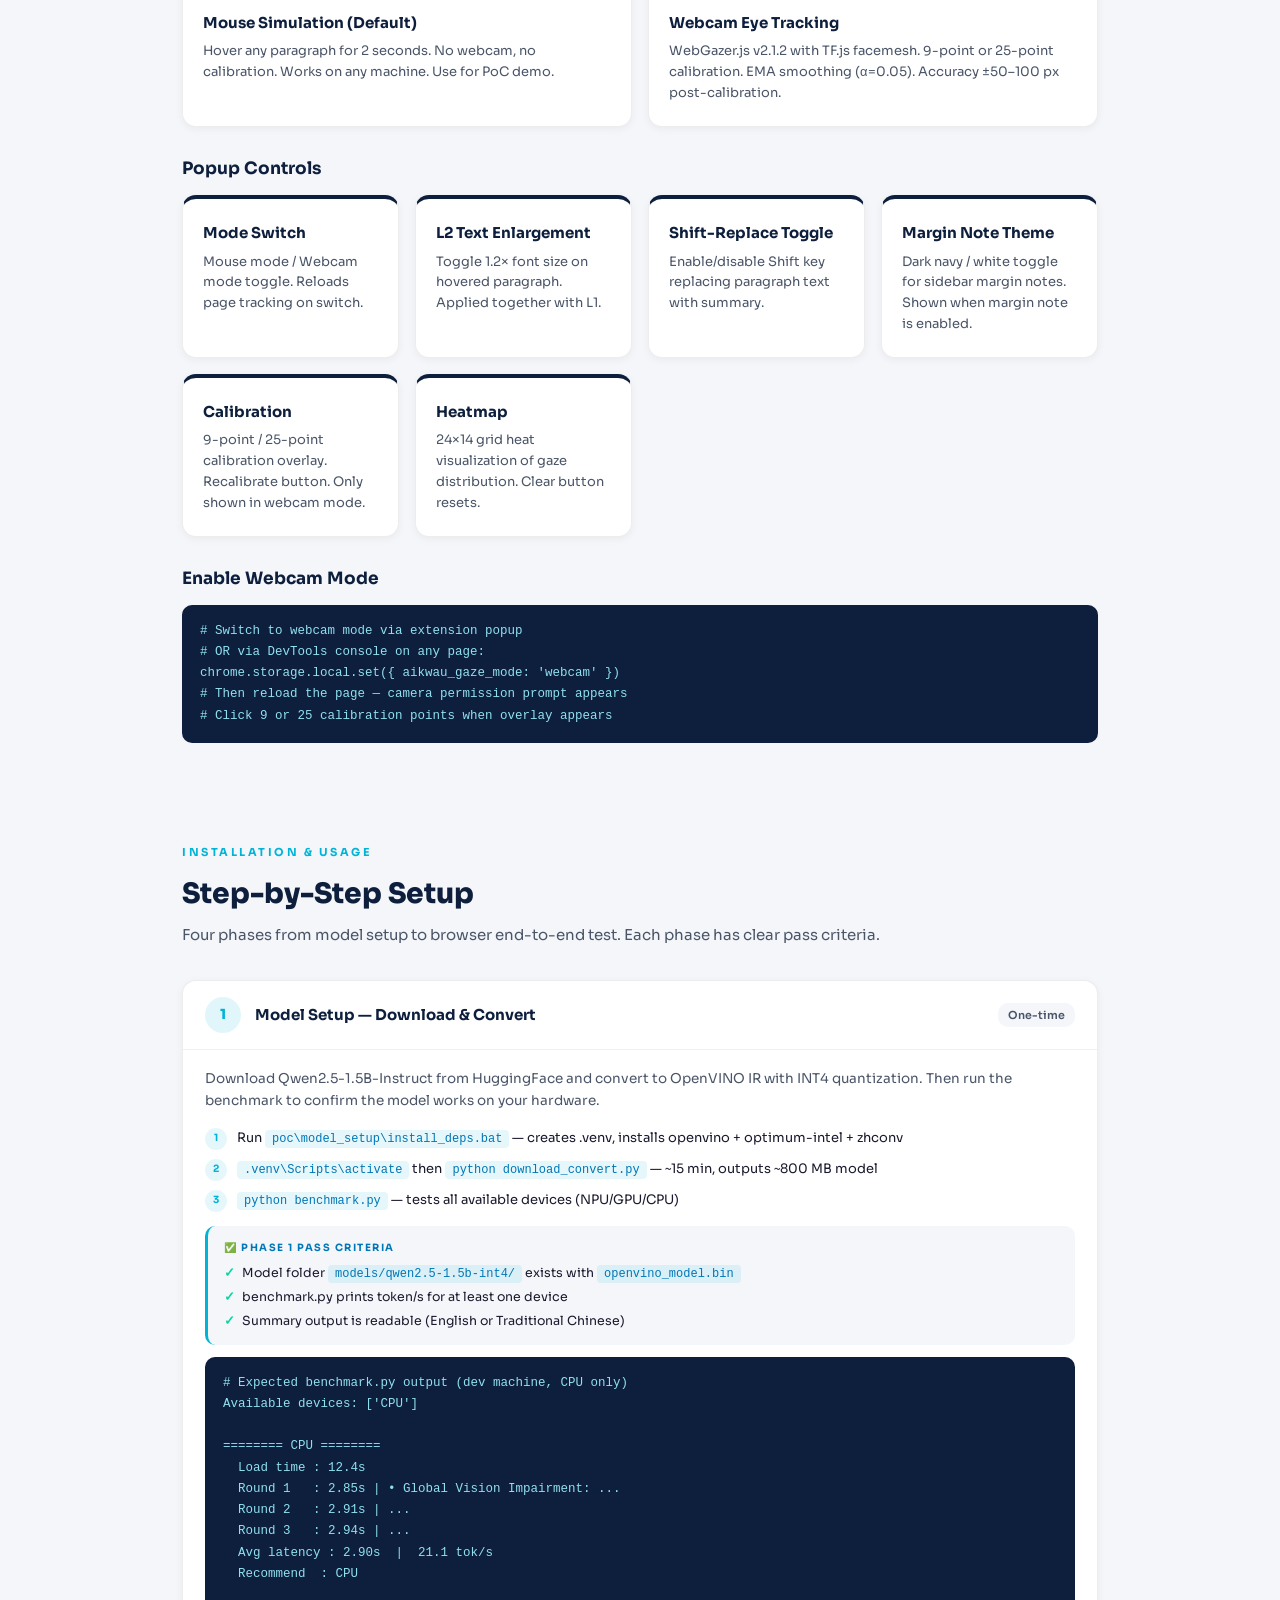
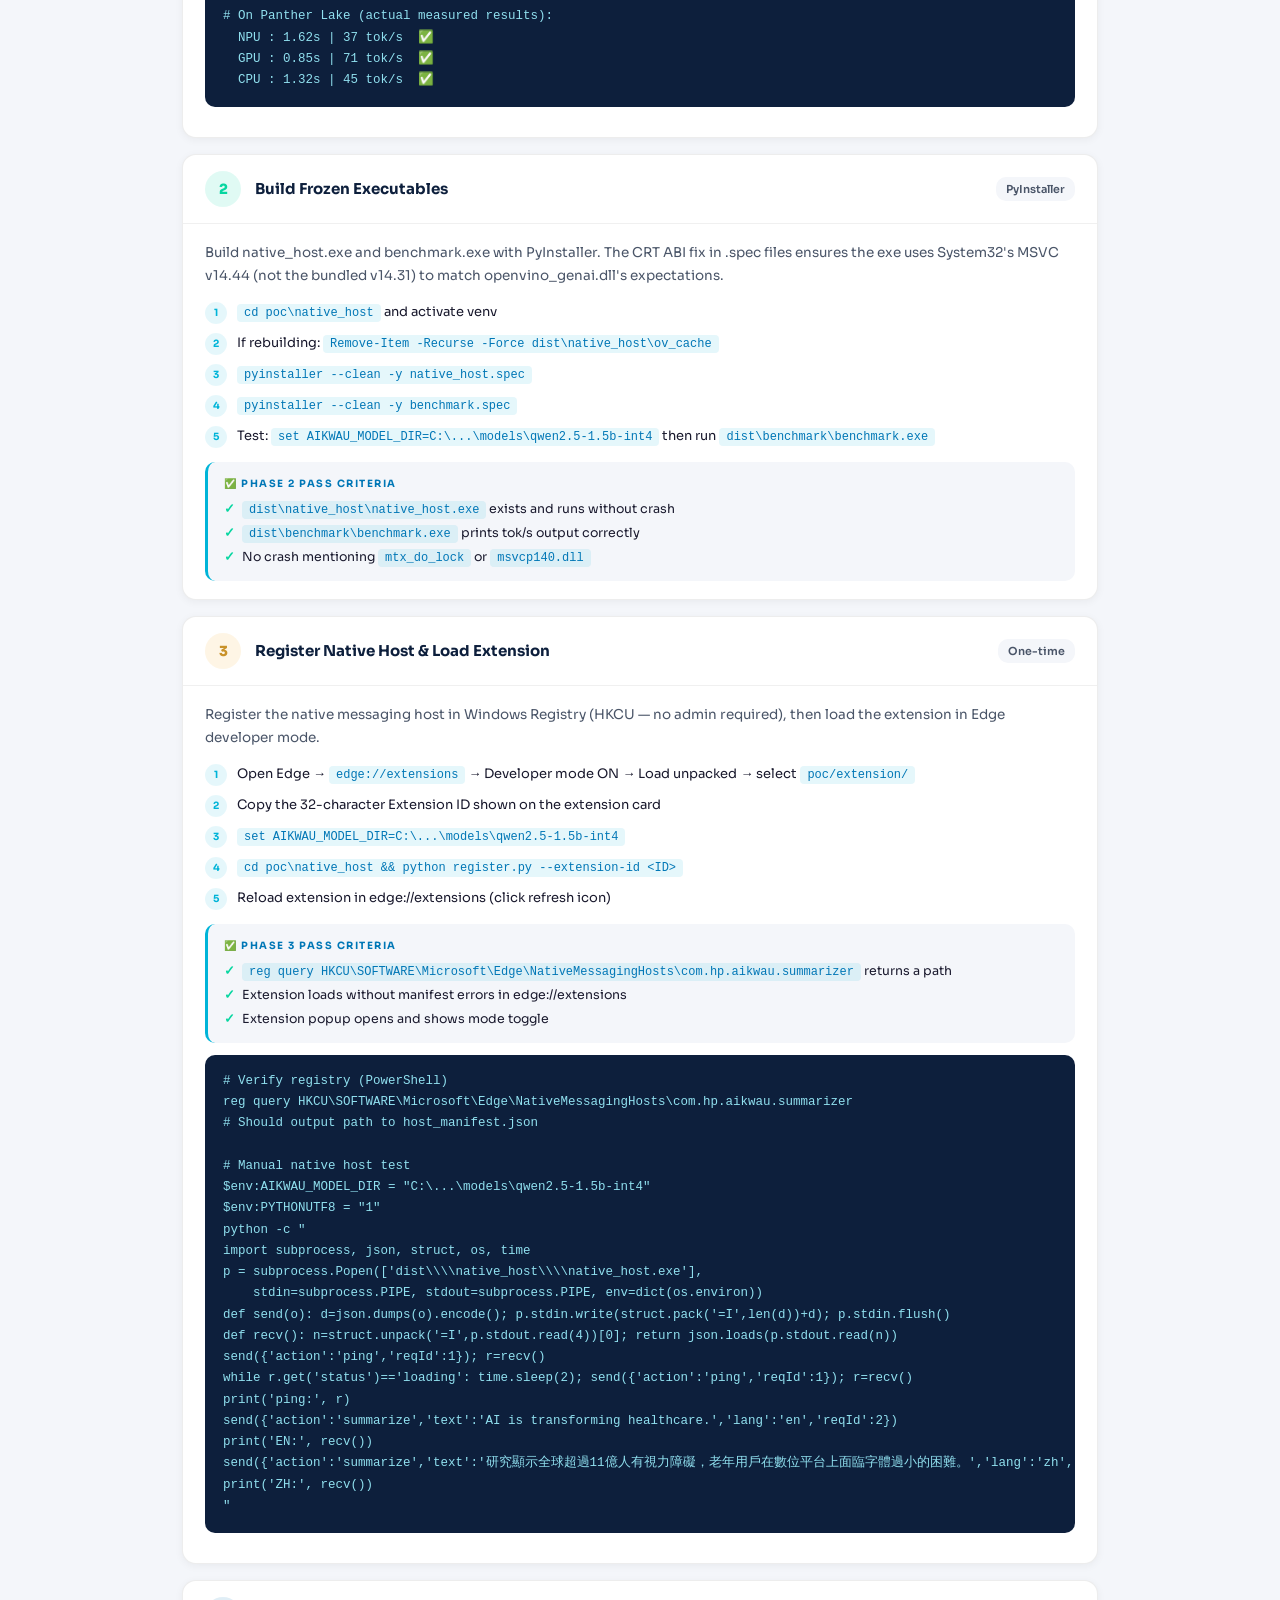
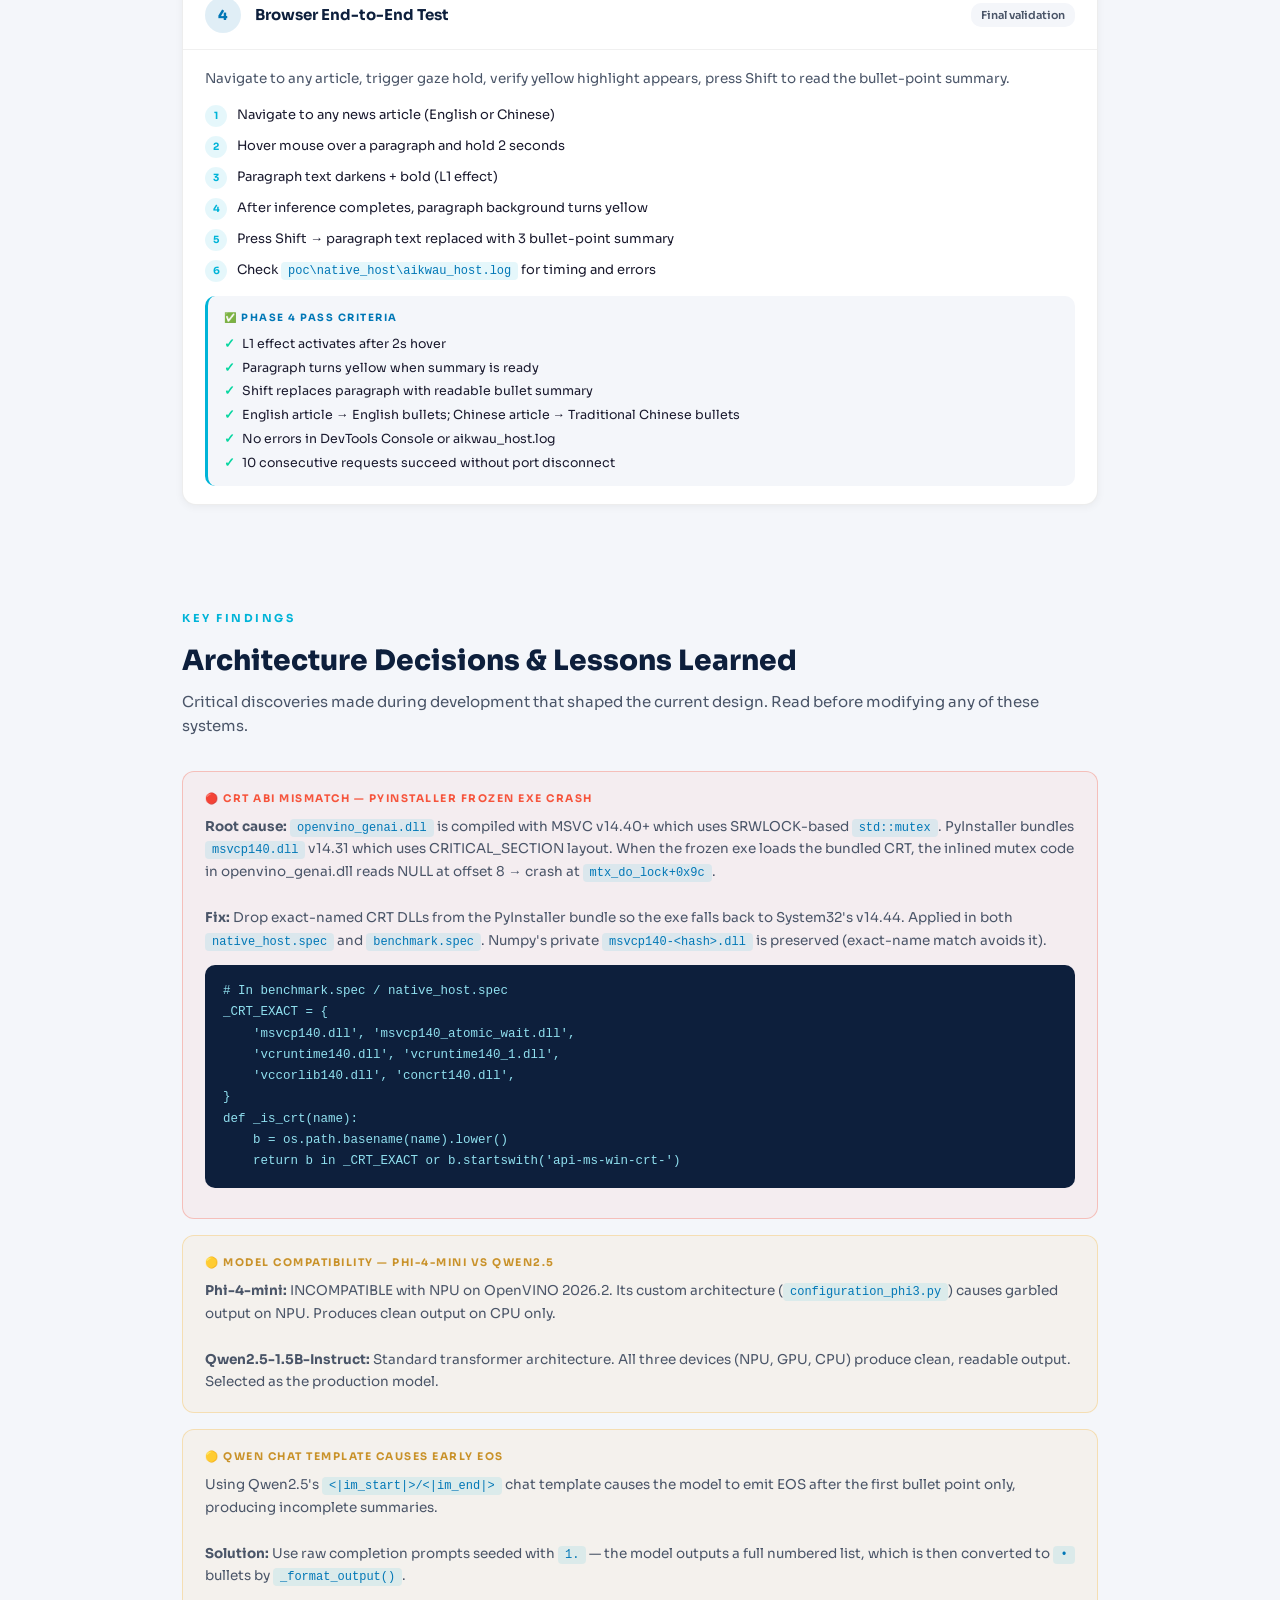
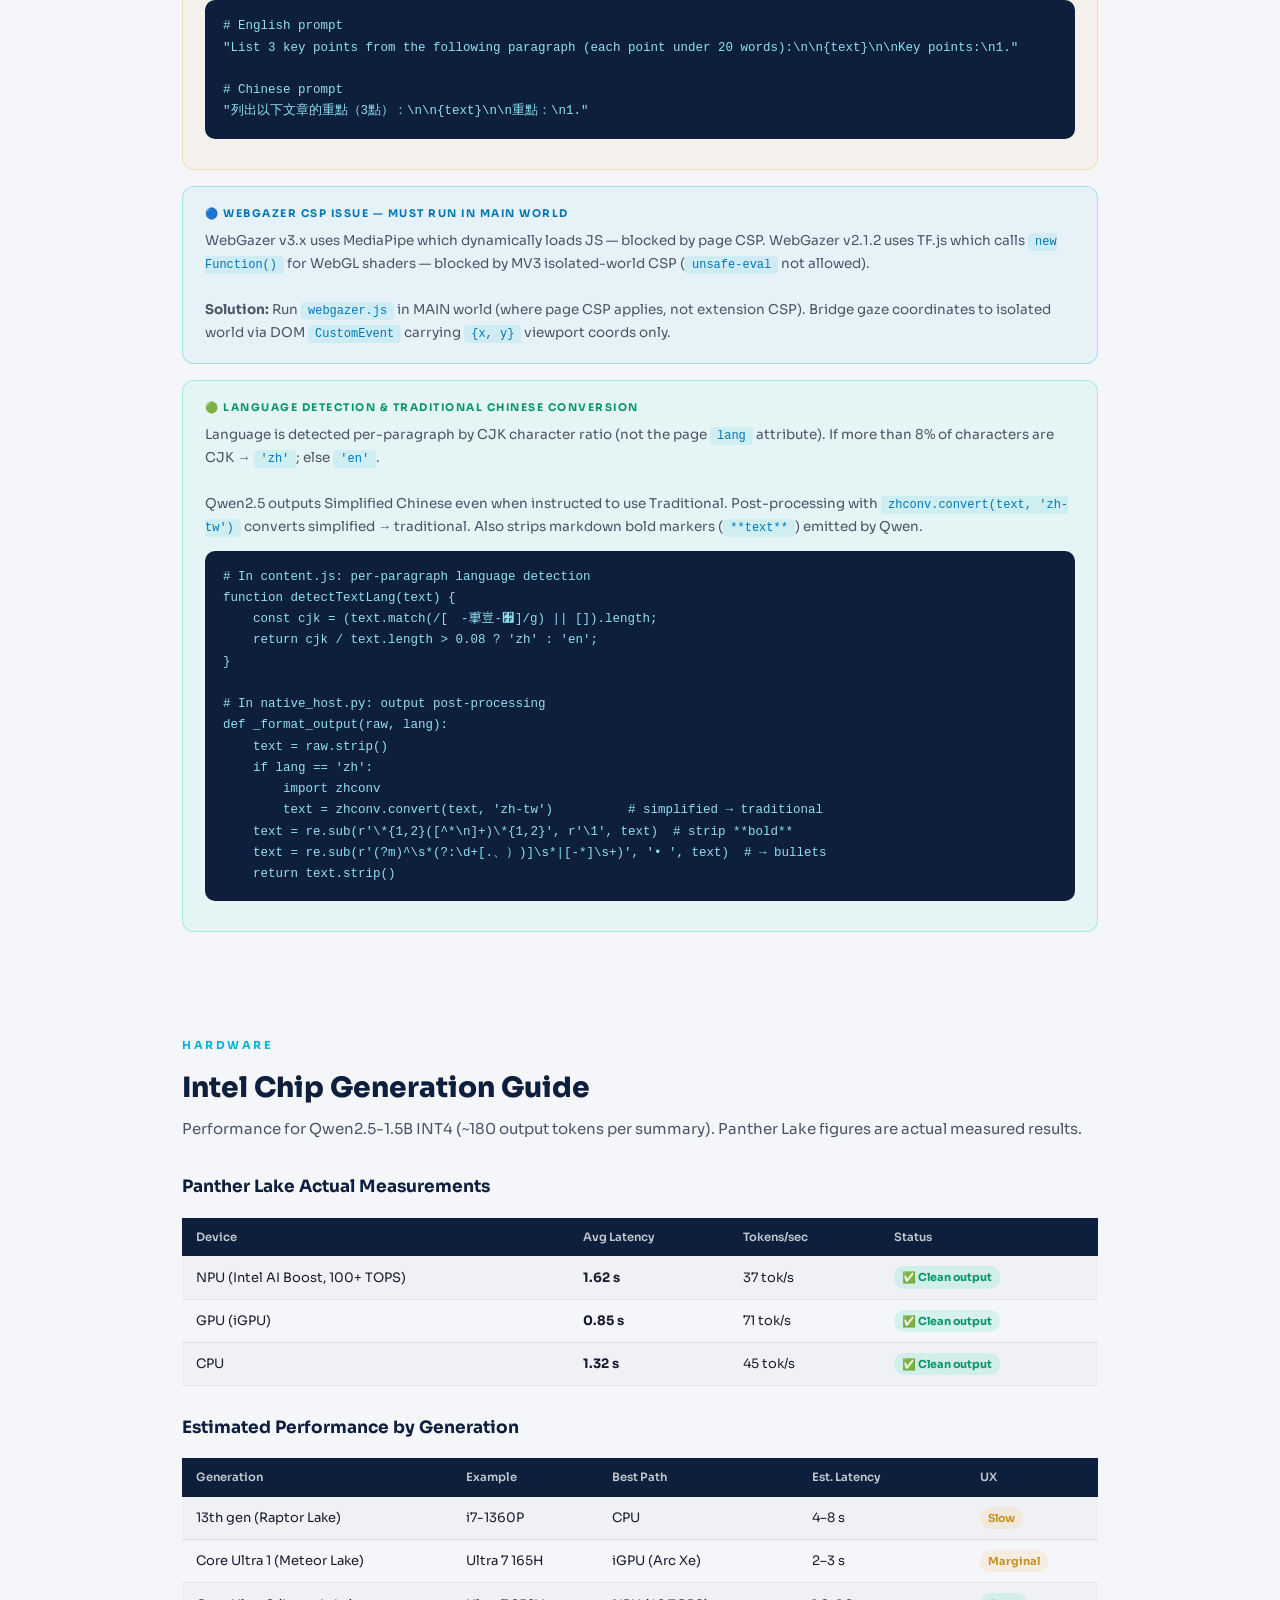
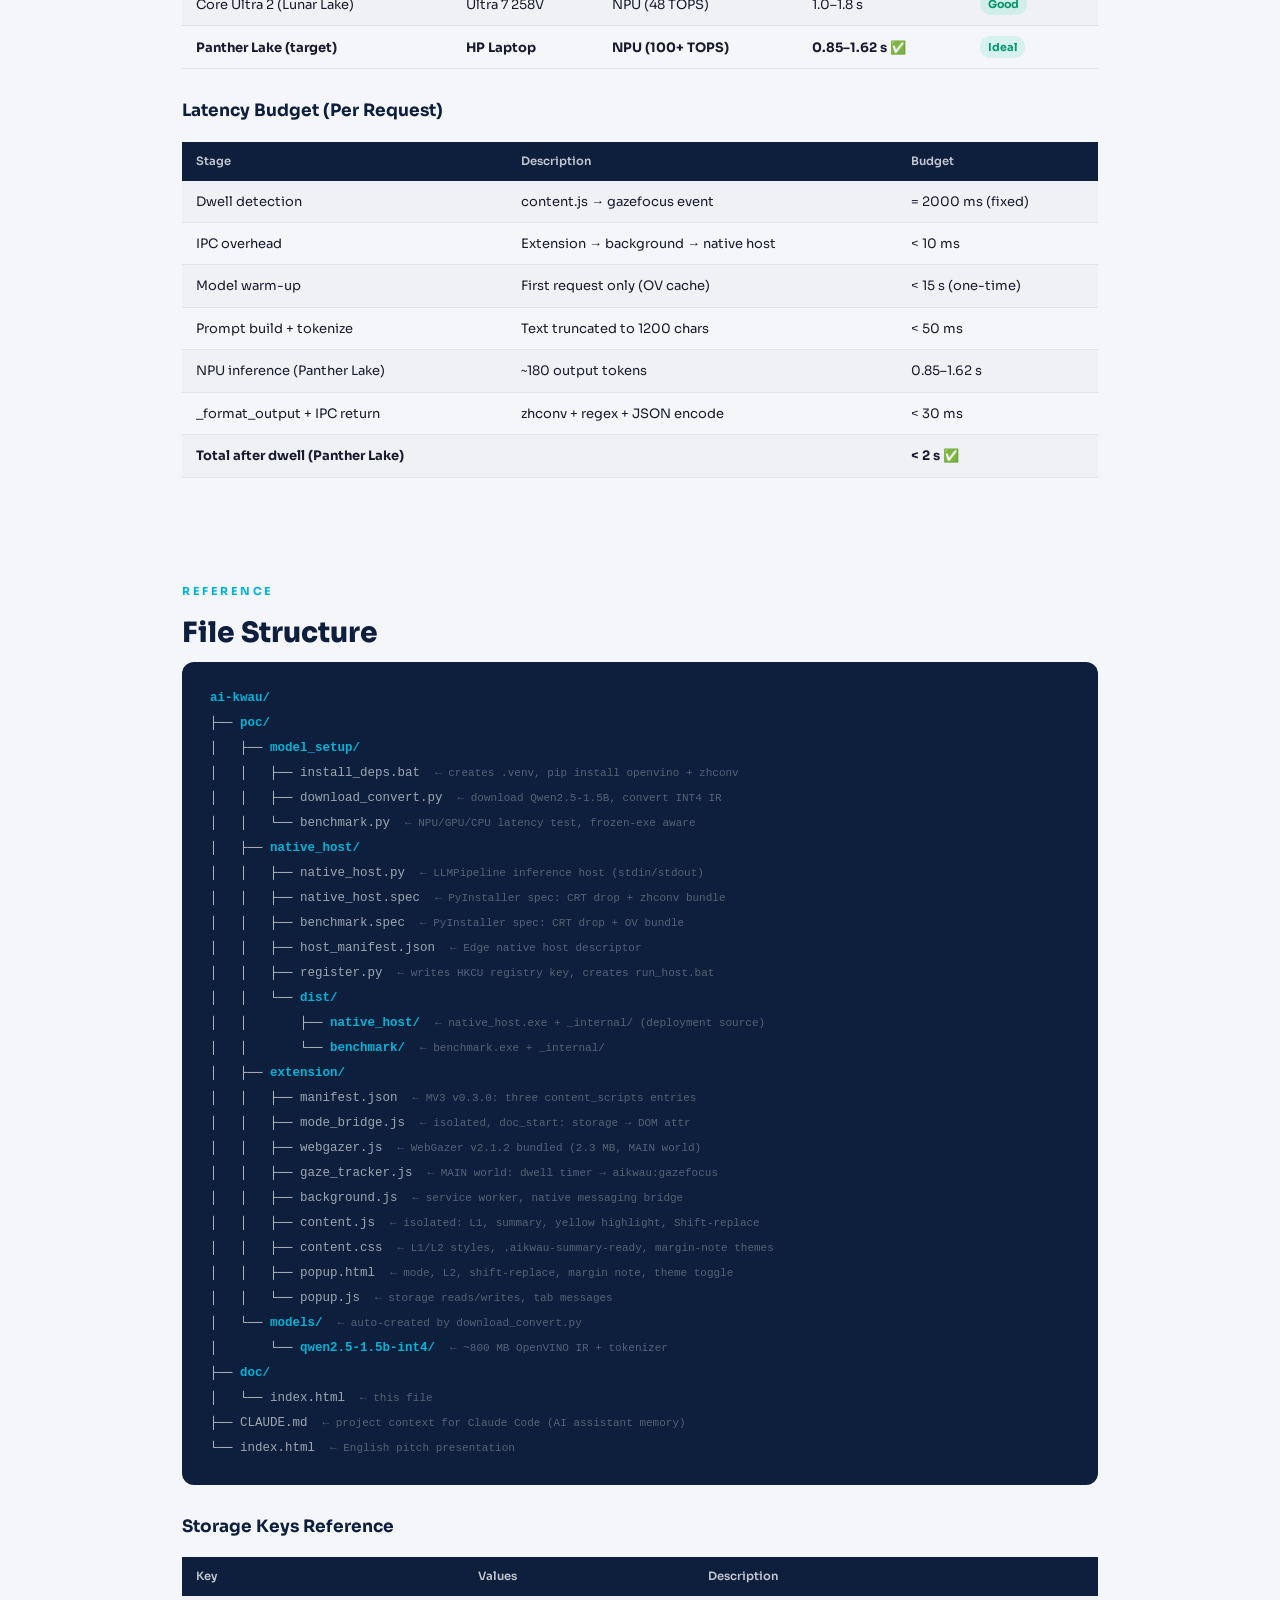
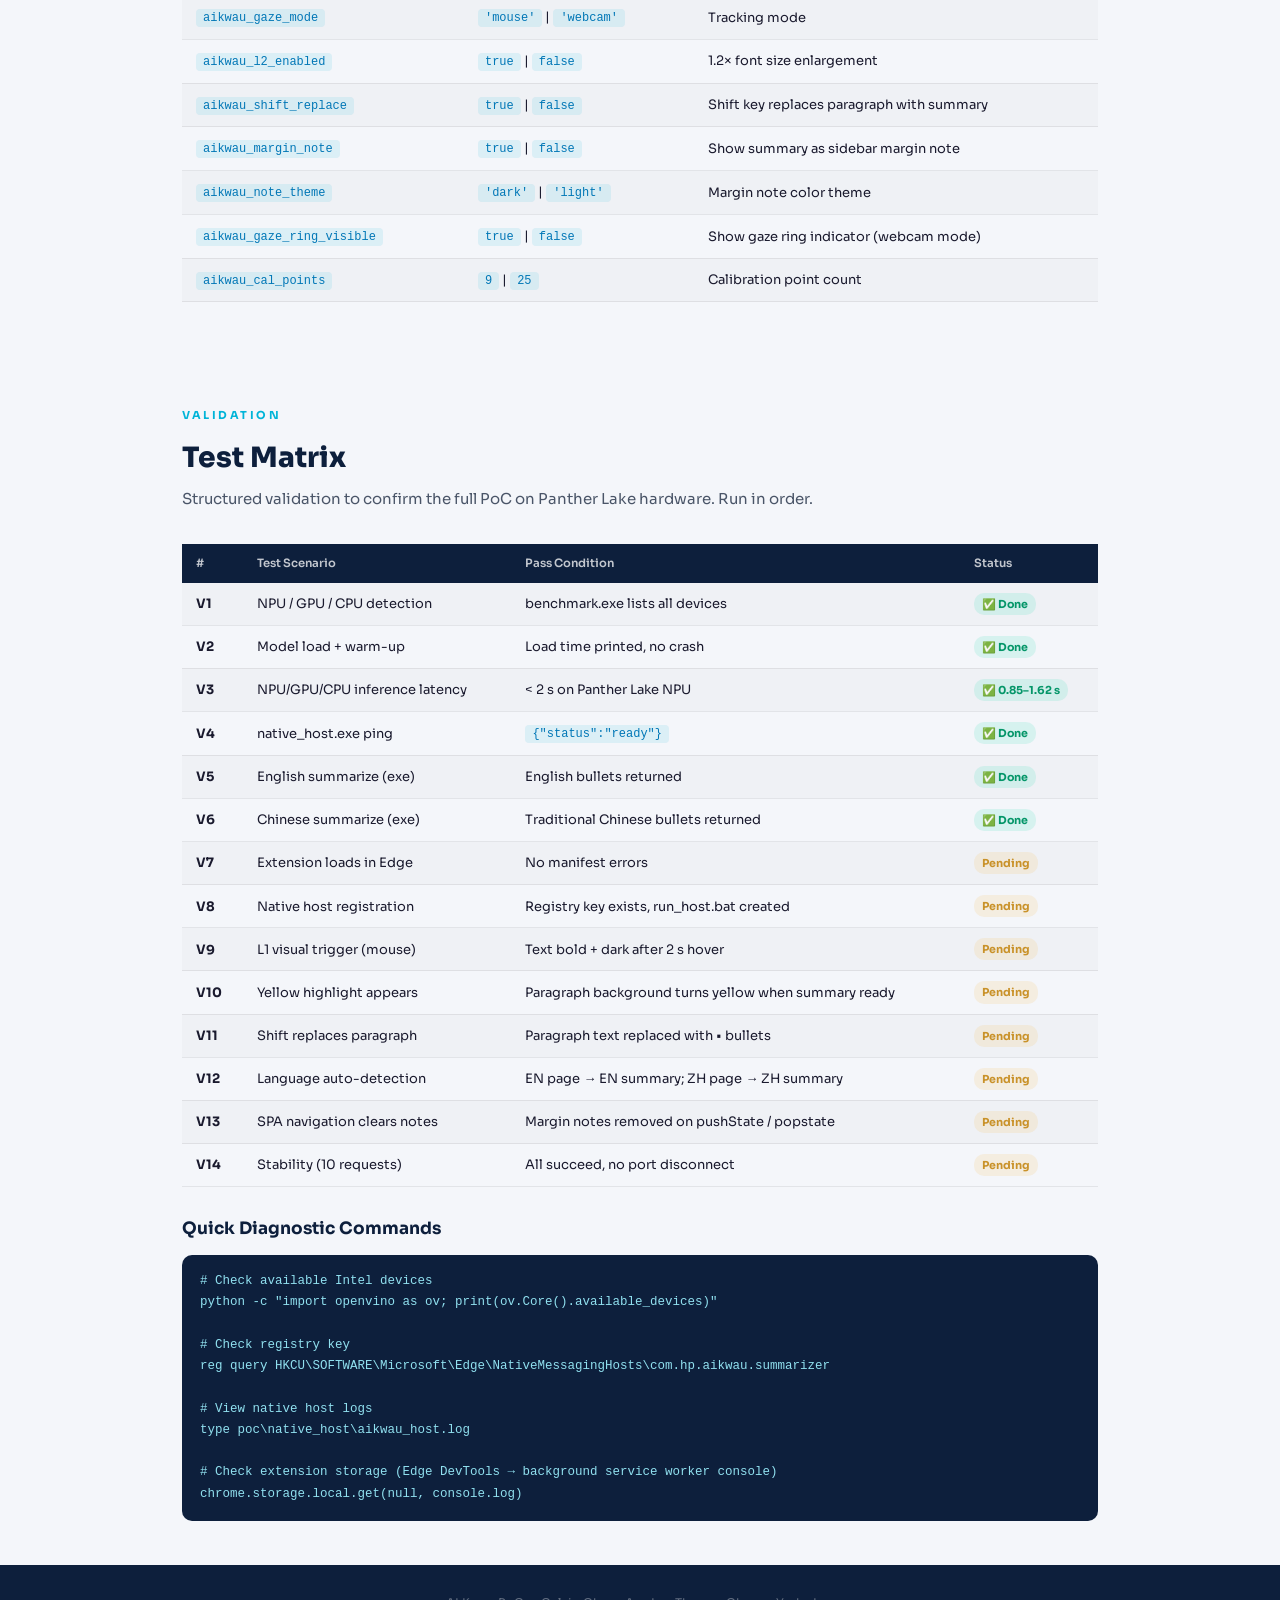
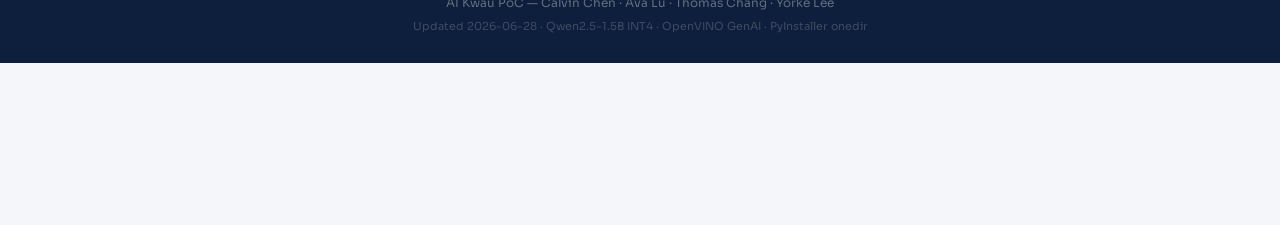
==== commit 3a365f34: "update gaze feature and ui." ====
--- a/doc/index.html
+++ b/doc/index.html
@@ -18,17 +18,19 @@
 
 /* NAV */
 nav{background:var(--navy);padding:0 40px;height:56px;display:flex;align-items:center;gap:28px;position:sticky;top:0;z-index:100;border-bottom:1px solid rgba(0,180,216,.2);}
-.nav-logo{font-weight:800;font-size:16px;color:var(--cyan);}
-.nav-links{display:flex;gap:22px;margin-left:auto;}
-.nav-links a{font-size:13px;color:rgba(255,255,255,.6);transition:color .2s;}
+.nav-logo{font-weight:800;font-size:16px;color:var(--cyan);white-space:nowrap;}
+.nav-links{display:flex;gap:18px;margin-left:auto;align-items:center;}
+.nav-links a{font-size:12px;color:rgba(255,255,255,.6);transition:color .2s;white-space:nowrap;}
 .nav-links a:hover{color:#fff;}
+.lang-btn{font-size:12px;font-weight:700;padding:4px 14px;border-radius:20px;border:1px solid rgba(0,180,216,.5);color:var(--cyan);background:rgba(0,180,216,.08);cursor:pointer;transition:all .2s;white-space:nowrap;}
+.lang-btn:hover{background:rgba(0,180,216,.18);border-color:var(--cyan);}
 
 /* HERO */
 .hero{background:linear-gradient(135deg,var(--navy),var(--blue));padding:64px 40px 56px;text-align:center;}
 .hero-tag{display:inline-block;font-size:11px;font-weight:600;letter-spacing:2px;text-transform:uppercase;color:var(--cyan);background:rgba(0,180,216,.12);border:1px solid rgba(0,180,216,.3);padding:5px 16px;border-radius:20px;margin-bottom:18px;}
 .hero h1{font-size:42px;font-weight:800;color:#fff;line-height:1.15;margin-bottom:10px;}
 .hero h1 span{color:var(--cyan);}
-.hero p{font-size:16px;color:rgba(255,255,255,.6);max-width:580px;margin:0 auto 28px;}
+.hero p{font-size:16px;color:rgba(255,255,255,.6);max-width:620px;margin:0 auto 28px;}
 .hero-chips{display:flex;gap:10px;justify-content:center;flex-wrap:wrap;}
 .chip{font-size:12px;font-weight:600;padding:5px 14px;border-radius:20px;border:1px solid;}
 .chip.cyan{color:var(--cyan);border-color:rgba(0,180,216,.4);background:rgba(0,180,216,.08);}
@@ -36,22 +38,23 @@
 .chip.green{color:var(--green);border-color:rgba(6,214,160,.4);background:rgba(6,214,160,.08);}
 
 /* LAYOUT */
-.container{max-width:960px;margin:0 auto;padding:0 32px;}
+.container{max-width:980px;margin:0 auto;padding:0 32px;}
 section{padding:56px 0 32px;}
 .section-label{font-size:11px;font-weight:700;letter-spacing:2.5px;text-transform:uppercase;color:var(--cyan);margin-bottom:10px;}
 h2{font-size:28px;font-weight:800;color:var(--navy);margin-bottom:6px;}
 .section-sub{font-size:15px;color:var(--muted);margin-bottom:32px;}
 
 /* CARDS */
-.card-grid{display:grid;grid-template-columns:repeat(auto-fit,minmax(260px,1fr));gap:16px;margin-bottom:16px;}
+.card-grid{display:grid;grid-template-columns:repeat(auto-fit,minmax(220px,1fr));gap:16px;margin-bottom:16px;}
 .card{background:var(--white);border-radius:14px;padding:22px 20px;border:1px solid rgba(0,0,0,.07);box-shadow:0 2px 8px rgba(0,0,0,.05);}
 .card-icon{font-size:28px;margin-bottom:10px;}
-.card h3{font-size:16px;font-weight:700;color:var(--navy);margin-bottom:6px;}
+.card h3{font-size:15px;font-weight:700;color:var(--navy);margin-bottom:6px;}
 .card p{font-size:13px;color:var(--muted);line-height:1.6;}
 .card.cyan{border-top:4px solid var(--cyan);}
 .card.gold{border-top:4px solid var(--gold);}
 .card.green{border-top:4px solid var(--green);}
 .card.navy{border-top:4px solid var(--navy);}
+.card.red{border-top:4px solid var(--red);}
 
 /* ARCH DIAGRAM */
 .arch{background:var(--navy);border-radius:16px;padding:32px 36px;margin:28px 0;}
@@ -61,9 +64,23 @@
 .arch-box .ab-title{font-family:'Sora',sans-serif;font-size:13px;font-weight:700;color:#fff;margin-bottom:3px;}
 .arch-box .ab-sub{font-size:10.5px;color:rgba(255,255,255,.45);line-height:1.5;}
 .arch-box.highlight{background:rgba(0,180,216,.12);border-color:rgba(0,180,216,.4);}
-.arch-arrow{display:flex;align-items:center;justify-content:center;width:40px;flex-shrink:0;color:var(--cyan);font-size:18px;}
-.arch-arrow.down{width:auto;height:28px;justify-content:center;text-align:center;color:var(--cyan);font-size:16px;margin:-4px 0;}
+.arch-box.gold-hl{background:rgba(246,174,45,.1);border-color:rgba(246,174,45,.4);}
+.arch-arrow{display:flex;align-items:center;justify-content:center;width:36px;flex-shrink:0;color:var(--cyan);font-size:18px;}
 .arch-label{font-size:10px;font-weight:600;letter-spacing:1px;text-transform:uppercase;color:rgba(0,180,216,.6);text-align:center;margin-top:2px;}
+.arch-down{text-align:center;color:rgba(0,180,216,.6);font-size:20px;margin:4px 0;}
+
+/* FINDING BOXES */
+.finding{border-radius:12px;padding:18px 22px;margin:16px 0;border:1px solid;}
+.finding.red{background:rgba(246,85,61,.05);border-color:rgba(246,85,61,.3);}
+.finding.gold{background:rgba(246,174,45,.06);border-color:rgba(246,174,45,.3);}
+.finding.green{background:rgba(6,214,160,.06);border-color:rgba(6,214,160,.3);}
+.finding.cyan{background:rgba(0,180,216,.05);border-color:rgba(0,180,216,.3);}
+.finding-label{font-size:10.5px;font-weight:700;letter-spacing:1.5px;text-transform:uppercase;margin-bottom:8px;}
+.finding.red .finding-label{color:var(--red);}
+.finding.gold .finding-label{color:var(--goldd);}
+.finding.green .finding-label{color:#059669;}
+.finding.cyan .finding-label{color:var(--accent);}
+.finding p{font-size:13.5px;color:var(--muted);line-height:1.7;}
 
 /* PHASE STEPS */
 .phase{background:var(--white);border-radius:14px;border:1px solid rgba(0,0,0,.07);overflow:hidden;margin-bottom:16px;box-shadow:0 2px 8px rgba(0,0,0,.05);}
@@ -73,19 +90,18 @@
 .phase-num.p2{background:rgba(6,214,160,.12);color:var(--green);}
 .phase-num.p3{background:rgba(246,174,45,.12);color:var(--goldd);}
 .phase-num.p4{background:rgba(0,119,182,.12);color:var(--accent);}
-.phase-title{font-size:16px;font-weight:700;color:var(--navy);}
-.phase-day{margin-left:auto;font-size:11px;font-weight:600;color:var(--muted);background:var(--bg);padding:3px 10px;border-radius:10px;}
+.phase-title{font-size:15px;font-weight:700;color:var(--navy);}
+.phase-tag{margin-left:auto;font-size:11px;font-weight:600;color:var(--muted);background:var(--bg);padding:3px 10px;border-radius:10px;white-space:nowrap;}
 .phase-body{padding:18px 22px;}
 .phase-body p{font-size:13.5px;color:var(--muted);margin-bottom:14px;line-height:1.65;}
 .step-list{display:flex;flex-direction:column;gap:8px;margin-bottom:14px;}
 .step{display:flex;gap:10px;align-items:flex-start;font-size:13px;color:var(--text);}
-.step-dot{width:20px;height:20px;border-radius:50%;flex-shrink:0;display:flex;align-items:center;justify-content:center;font-size:10px;font-weight:700;margin-top:1px;}
-.step-dot.done{background:rgba(6,214,160,.15);color:var(--green);}
+.step-dot{width:22px;height:22px;border-radius:50%;flex-shrink:0;display:flex;align-items:center;justify-content:center;font-size:10px;font-weight:700;margin-top:1px;}
 .step-dot.cmd{background:rgba(0,180,216,.1);color:var(--cyan);}
 .test-box{background:var(--bg);border-radius:10px;padding:14px 16px;border-left:3px solid var(--cyan);}
 .test-box .test-label{font-size:10px;font-weight:700;letter-spacing:1.5px;text-transform:uppercase;color:var(--accent);margin-bottom:8px;}
 .test-box ul{list-style:none;display:flex;flex-direction:column;gap:5px;}
-.test-box li{font-size:12.5px;color:var(--text);padding-left:16px;position:relative;line-height:1.5;}
+.test-box li{font-size:12.5px;color:var(--text);padding-left:18px;position:relative;line-height:1.5;}
 .test-box li::before{content:'✓';position:absolute;left:0;color:var(--green);font-weight:700;}
 
 /* CODE */
@@ -103,18 +119,28 @@
 .badge-no{display:inline-block;background:rgba(246,85,61,.1);color:var(--red);font-size:11px;font-weight:700;padding:2px 8px;border-radius:10px;}
 
 /* FILE TREE */
-.tree{background:var(--navy);border-radius:12px;padding:24px 28px;font-family:'Courier New',monospace;font-size:13px;color:rgba(255,255,255,.75);line-height:2;}
+.tree{background:var(--navy);border-radius:12px;padding:24px 28px;font-family:'Courier New',monospace;font-size:12.5px;color:rgba(255,255,255,.75);line-height:2;}
 .tree .dir{color:var(--cyan);font-weight:700;}
 .tree .file{color:rgba(255,255,255,.6);}
-.tree .comment{color:rgba(255,255,255,.3);font-size:11.5px;}
+.tree .comment{color:rgba(255,255,255,.3);font-size:11px;}
 
 /* TIMELINE */
 .timeline{display:flex;gap:0;margin:24px 0;}
 .tl-step{flex:1;text-align:center;position:relative;}
 .tl-step:not(:last-child)::after{content:'';position:absolute;top:18px;left:50%;width:100%;height:2px;background:linear-gradient(90deg,var(--cyan),rgba(0,180,216,.2));}
-.tl-dot{width:36px;height:36px;border-radius:50%;background:var(--navy);border:2px solid var(--cyan);display:flex;align-items:center;justify-content:center;font-size:13px;font-weight:700;color:var(--cyan);margin:0 auto 8px;position:relative;z-index:1;}
+.tl-dot{width:36px;height:36px;border-radius:50%;background:var(--navy);border:2px solid var(--cyan);display:flex;align-items:center;justify-content:center;font-size:12px;font-weight:700;color:var(--cyan);margin:0 auto 8px;position:relative;z-index:1;}
 .tl-day{font-size:11px;font-weight:700;color:var(--muted);}
-.tl-label{font-size:12px;color:var(--text);margin-top:3px;line-height:1.4;}
+.tl-label{font-size:11.5px;color:var(--text);margin-top:3px;line-height:1.4;}
+
+/* BILINGUAL TOGGLE */
+.zh{display:none;}
+html[lang="zh"] .zh{display:initial;}
+html[lang="zh"] .en{display:none;}
+.zh.block{display:none;}
+html[lang="zh"] .zh.block{display:block;}
+html[lang="zh"] .en.block{display:none;}
+
+h3.sub{font-size:17px;font-weight:700;color:var(--navy);margin:28px 0 12px;}
 
 footer{background:var(--navy);padding:28px 40px;text-align:center;color:rgba(255,255,255,.35);font-size:12px;}
 </style>
@@ -124,647 +150,823 @@
 <nav>
   <span class="nav-logo">AI Kwau PoC</span>
   <div class="nav-links">
-    <a href="#overview">Overview</a>
-    <a href="#architecture">Architecture</a>
-    <a href="#phases">Phases</a>
-    <a href="#hardware">Hardware</a>
-    <a href="#files">Files</a>
-    <a href="#gaze">Gaze</a>
-    <a href="#validation">Validation</a>
+    <a href="#overview"><span class="en">Overview</span><span class="zh">概覽</span></a>
+    <a href="#architecture"><span class="en">Architecture</span><span class="zh">架構</span></a>
+    <a href="#gaze"><span class="en">Gaze</span><span class="zh">視線</span></a>
+    <a href="#install"><span class="en">Install</span><span class="zh">安裝</span></a>
+    <a href="#findings"><span class="en">Key Findings</span><span class="zh">技術發現</span></a>
+    <a href="#hardware"><span class="en">Hardware</span><span class="zh">硬體</span></a>
+    <a href="#files"><span class="en">Files</span><span class="zh">檔案</span></a>
+    <a href="#validation"><span class="en">Validation</span><span class="zh">驗證</span></a>
+    <button class="lang-btn" onclick="toggleLang()" id="lang-btn">切換中文</button>
   </div>
 </nav>
 
 <div class="hero">
-  <div class="hero-tag">Developer Documentation</div>
+  <div class="hero-tag">
+    <span class="en">Developer Documentation</span>
+    <span class="zh">開發者文件</span>
+  </div>
   <h1>AI Kwau <span>PoC</span></h1>
-  <p>On-device text summarization triggered by gaze hold — OpenVINO + Phi-4 Mini + Edge Extension</p>
+  <p class="en">On-device gaze-triggered text enhancement and AI summarization — OpenVINO · Qwen2.5-1.5B · Edge Extension · PyInstaller</p>
+  <p class="zh">本機端視線觸發文字增強與 AI 摘要 — OpenVINO · Qwen2.5-1.5B · Edge Extension · PyInstaller 封裝</p>
   <div class="hero-chips">
-    <span class="chip cyan">Intel OpenVINO</span>
-    <span class="chip cyan">Phi-4 Mini INT4</span>
-    <span class="chip gold">Intel NPU</span>
+    <span class="chip cyan">Intel OpenVINO GenAI</span>
+    <span class="chip cyan">Qwen2.5-1.5B INT4</span>
+    <span class="chip gold">Intel NPU / iGPU / CPU</span>
     <span class="chip gold">Native Messaging</span>
-    <span class="chip green">Microsoft Edge</span>
-    <span class="chip green">No Cloud · No GPU Required</span>
-    <span class="chip cyan">WebGazer Eye Tracking</span>
+    <span class="chip green">Microsoft Edge MV3</span>
+    <span class="chip green"><span class="en">No Cloud · No Admin</span><span class="zh">完全本機 · 無需管理員</span></span>
+    <span class="chip cyan">WebGazer v2.1.2</span>
+    <span class="chip cyan">PyInstaller Frozen Exe</span>
   </div>
 </div>
 
 <div class="container">
 
-  <!-- OVERVIEW -->
-  <section id="overview">
-    <div class="section-label">Overview</div>
-    <h2>What This PoC Does</h2>
-    <p class="section-sub">Validates end-to-end on-device AI summarization triggered by simulated gaze hold, running entirely on the local Intel chip — no API, no cloud, no GPU required.</p>
-    <div class="card-grid">
-      <div class="card cyan">
-        <div class="card-icon">👁</div>
-        <h3>Gaze Hold Trigger</h3>
-        <p>Simulated with mouse hover (2 s threshold). When the user holds gaze on a paragraph, L1 visual enhancement + summarization activate simultaneously.</p>
-      </div>
-      <div class="card gold">
-        <div class="card-icon">🤖</div>
-        <h3>On-device AI</h3>
-        <p>Phi-4 Mini (INT4 quantized, ~1.8 GB) runs via OpenVINO on Intel NPU → iGPU → CPU fallback. No internet required after first model download.</p>
-      </div>
-      <div class="card green">
-        <div class="card-icon">🔌</div>
-        <h3>Native Messaging</h3>
-        <p>Edge extension communicates with a local Python process via Chrome Native Messaging protocol (stdin/stdout JSON). Registered in Windows Registry.</p>
-      </div>
-      <div class="card navy">
-        <div class="card-icon">⚡</div>
-        <h3>Target: &lt; 2s</h3>
-        <p>On Intel Core Ultra 2 (Lunar Lake) NPU, summary latency is 0.9–1.5 s. Panther Lake expected to be faster. Acceptable threshold: &lt; 3 s.</p>
-      </div>
-    </div>
-  </section>
-
-  <!-- ARCHITECTURE -->
-  <section id="architecture">
-    <div class="section-label">Architecture</div>
-    <h2>System Design</h2>
-    <p class="section-sub">Three layers: Edge extension (UI + trigger) → Native Messaging Host (orchestration) → OpenVINO Runtime (inference on Intel hardware).</p>
-
-    <div class="arch">
-      <div class="arch-row">
-        <div class="arch-box">
-          <div class="ab-icon">🌐</div>
-          <div class="ab-title">Web Page</div>
-          <div class="ab-sub">Any URL<br>User browses normally</div>
-        </div>
-        <div class="arch-arrow">→</div>
-        <div class="arch-box highlight">
-          <div class="ab-icon">🖱</div>
-          <div class="ab-title">content.js</div>
-          <div class="ab-sub">Hover 2 s detected<br>L1 effect + send text</div>
-        </div>
-        <div class="arch-arrow">→</div>
-        <div class="arch-box highlight">
-          <div class="ab-icon">⚙️</div>
-          <div class="ab-title">background.js</div>
-          <div class="ab-sub">Service Worker<br>Native Messaging bridge</div>
-        </div>
-      </div>
-      <div style="text-align:center;color:rgba(0,180,216,.6);font-size:20px;margin:4px 0;">↓</div>
-      <div class="arch-label">Native Messaging · stdin/stdout · Length-prefixed JSON</div>
-      <div style="text-align:center;color:rgba(0,180,216,.6);font-size:20px;margin:4px 0;">↓</div>
-      <div class="arch-row">
-        <div class="arch-box highlight">
-          <div class="ab-icon">🐍</div>
-          <div class="ab-title">native_host.py</div>
-          <div class="ab-sub">Receives text<br>Builds prompt</div>
-        </div>
-        <div class="arch-arrow">→</div>
-        <div class="arch-box highlight">
-          <div class="ab-icon">🔬</div>
-          <div class="ab-title">OpenVINO GenAI</div>
-          <div class="ab-sub">LLMPipeline<br>Phi-4 Mini INT4</div>
-        </div>
-        <div class="arch-arrow">→</div>
-        <div class="arch-box">
-          <div class="ab-icon">🧠</div>
-          <div class="ab-title">Intel Hardware</div>
-          <div class="ab-sub">NPU → GPU → CPU<br>auto fallback</div>
-        </div>
-      </div>
-      <div style="text-align:center;color:rgba(0,180,216,.6);font-size:20px;margin:4px 0;">↓</div>
-      <div class="arch-label">Summary JSON returned → Badge appears on page</div>
-    </div>
-
-    <h3 style="font-size:17px;font-weight:700;color:var(--navy);margin:28px 0 10px;">User-visible Timeline</h3>
-    <div class="timeline">
-      <div class="tl-step">
-        <div class="tl-dot">0s</div>
-        <div class="tl-day">Gaze start</div>
-        <div class="tl-label">User looks at paragraph</div>
-      </div>
-      <div class="tl-step">
-        <div class="tl-dot">2s</div>
-        <div class="tl-day">L1 + request</div>
-        <div class="tl-label">Text darkens + bold<br>Summary requested</div>
-      </div>
-      <div class="tl-step">
-        <div class="tl-dot">~s</div>
-        <div class="tl-day">Inference</div>
-        <div class="tl-label">NPU running<br>"Summarising…" badge</div>
-      </div>
-      <div class="tl-step">
-        <div class="tl-dot">✓</div>
-        <div class="tl-day">Done</div>
-        <div class="tl-label">Summary badge appears<br>Stays 12 s</div>
-      </div>
-    </div>
-  </section>
-
-  <!-- GAZE TRACKING -->
-  <section id="gaze">
-    <div class="section-label">Gaze Tracking</div>
-    <h2>Eye-Tracking Integration</h2>
-    <p class="section-sub">Two interchangeable modes share the same trigger interface — switch between them without changing content.js or background.js.</p>
-
-    <div class="card-grid">
-      <div class="card cyan">
-        <div class="card-icon">🖱</div>
-        <h3>Mouse Simulation (Default)</h3>
-        <p>Hover over any paragraph for 2 seconds to trigger L1 + summarization. No webcam, no calibration. Works on any machine. This is the PoC demo mode.</p>
-      </div>
-      <div class="card gold">
-        <div class="card-icon">👁</div>
-        <h3>Webcam Eye Tracking (Real Gaze)</h3>
-        <p>WebGazer.js maps webcam frames to screen coordinates using ML. After a 9-point calibration click, gaze accuracy is ±50–100 px — enough for paragraph detection.</p>
-      </div>
-    </div>
-
-    <h3 style="font-size:17px;font-weight:700;color:var(--navy);margin:28px 0 12px;">GazeTracker Architecture</h3>
-    <div class="arch">
-      <div class="arch-row">
-        <div class="arch-box highlight">
-          <div class="ab-icon">🖱 / 👁</div>
-          <div class="ab-title">Input Source</div>
-          <div class="ab-sub">Mouse events (default)<br>or WebGazer gaze point</div>
-        </div>
-        <div class="arch-arrow">→</div>
-        <div class="arch-box highlight">
-          <div class="ab-icon">⏱</div>
-          <div class="ab-title">Dwell Timer</div>
-          <div class="ab-sub">2000 ms threshold<br>Reset on element change</div>
-        </div>
-        <div class="arch-arrow">→</div>
-        <div class="arch-box highlight">
-          <div class="ab-icon">📡</div>
-          <div class="ab-title">CustomEvents</div>
-          <div class="ab-sub">gazefocus → trigger L1<br>gazeblur → cleanup</div>
-        </div>
-        <div class="arch-arrow">→</div>
-        <div class="arch-box">
-          <div class="ab-icon">📄</div>
-          <div class="ab-title">content.js</div>
-          <div class="ab-sub">Applies L1 effect<br>Requests summary</div>
-        </div>
-      </div>
-    </div>
-
-    <h3 style="font-size:17px;font-weight:700;color:var(--navy);margin:28px 0 12px;">Enabling Real Eye Tracking</h3>
-    <pre><code># 1. Download WebGazer.js (~2.5 MB)
-# https://github.com/brownhci/WebGazer/releases → webgazer.js
-
-# 2. Place in extension directory
-copy webgazer.js poc\extension\webgazer.js
-
-# 3. Add to manifest.json content_scripts.js array (before gaze_tracker.js)
-#    "js": ["webgazer.js", "gaze_tracker.js", "content.js"]
-
-# 4. Reload extension in edge://extensions
-
-# 5. Switch mode via DevTools Console on any page:
+<!-- ═══════════════════════════════════════════════════════════ OVERVIEW -->
+<section id="overview">
+  <div class="section-label"><span class="en">Overview</span><span class="zh">概覽</span></div>
+  <h2><span class="en">What This PoC Does</span><span class="zh">這個 PoC 在做什麼</span></h2>
+  <p class="section-sub en">Validates end-to-end on-device AI summarization triggered by gaze hold, running entirely on the local Intel chip — no API, no cloud, no admin rights required.</p>
+  <p class="section-sub zh">驗證完整本機端 AI 摘要流程：使用者視線停留於段落 → 文字增強 → AI 自動摘要條列重點，全程在本機 Intel 晶片上執行，不需要雲端 API、不需要管理員權限。</p>
+  <div class="card-grid">
+    <div class="card cyan">
+      <div class="card-icon">👁</div>
+      <h3><span class="en">Gaze Hold Trigger</span><span class="zh">視線停留觸發</span></h3>
+      <p class="en">Mouse hover 2 s (default) or real webcam eye tracking via WebGazer v2.1.2. When held, L1 visual enhancement activates and AI summarization begins silently.</p>
+      <p class="zh">預設以滑鼠懸停 2 秒模擬，或使用 WebGazer v2.1.2 真實眼球追蹤。停留後立即套用 L1 視覺增強，並靜默送出摘要請求。</p>
+    </div>
+    <div class="card gold">
+      <div class="card-icon">🤖</div>
+      <h3><span class="en">On-device AI</span><span class="zh">本機端 AI</span></h3>
+      <p class="en">Qwen2.5-1.5B-Instruct INT4 (~800 MB) runs via OpenVINO GenAI. Device priority: NPU → iGPU → CPU. No internet required after model download.</p>
+      <p class="zh">Qwen2.5-1.5B-Instruct INT4（約 800 MB）透過 OpenVINO GenAI 執行。裝置優先順序：NPU → iGPU → CPU，下載後完全離線。</p>
+    </div>
+    <div class="card green">
+      <div class="card-icon">🔌</div>
+      <h3><span class="en">Native Messaging</span><span class="zh">原生訊息通訊</span></h3>
+      <p class="en">Edge extension ↔ Python frozen exe via Chrome Native Messaging (stdin/stdout length-prefixed JSON). Registry key written to HKCU — no admin needed.</p>
+      <p class="zh">Edge 擴充功能 ↔ Python 凍結執行檔，透過 Chrome Native Messaging（stdin/stdout 長度前綴 JSON）。Registry key 寫入 HKCU，不需管理員。</p>
+    </div>
+    <div class="card navy">
+      <div class="card-icon">🟡</div>
+      <h3><span class="en">Yellow Highlight UX</span><span class="zh">黃色提示 UX</span></h3>
+      <p class="en">When summary is ready, the paragraph gets a semi-transparent yellow highlight. Press Shift to replace paragraph text with bullet-point summary.</p>
+      <p class="zh">摘要完成後，段落背景變成半透明黃色提示。按 Shift 將段落文字替換為條列式摘要重點。</p>
+    </div>
+    <div class="card red">
+      <div class="card-icon">🌐</div>
+      <h3><span class="en">Bilingual Summaries</span><span class="zh">中英文自動摘要</span></h3>
+      <p class="en">Language detected per paragraph by CJK character ratio. English paragraphs → English bullets; Chinese paragraphs → Traditional Chinese bullets (via zhconv).</p>
+      <p class="zh">每段落依 CJK 字元比例自動偵測語言。英文段落 → 英文摘要；中文段落 → 正體中文摘要（透過 zhconv 後處理）。</p>
+    </div>
+    <div class="card cyan">
+      <div class="card-icon">📦</div>
+      <h3><span class="en">Frozen Exe Distribution</span><span class="zh">凍結執行檔封裝</span></h3>
+      <p class="en">native_host.exe and benchmark.exe are PyInstaller onedir builds. No Python installation required on target machine. CRT v14.31→v14.44 ABI fix applied.</p>
+      <p class="zh">native_host.exe 與 benchmark.exe 均為 PyInstaller onedir 封裝，目標機器不需安裝 Python。已修正 CRT v14.31→v14.44 ABI 衝突問題。</p>
+    </div>
+  </div>
+</section>
+
+<!-- ═══════════════════════════════════════════════════════ ARCHITECTURE -->
+<section id="architecture">
+  <div class="section-label"><span class="en">Architecture</span><span class="zh">系統架構</span></div>
+  <h2><span class="en">System Design</span><span class="zh">架構設計</span></h2>
+  <p class="section-sub en">Four layers: Web page → Edge extension (three content scripts) → Service Worker + Native Messaging → Frozen Python inference host.</p>
+  <p class="section-sub zh">四層架構：網頁 → Edge 擴充功能（三支 content scripts）→ Service Worker + Native Messaging → 凍結 Python 推論主機。</p>
+
+  <div class="arch">
+    <!-- Row 1: Page → Scripts -->
+    <div class="arch-row">
+      <div class="arch-box">
+        <div class="ab-icon">🌐</div>
+        <div class="ab-title"><span class="en">Web Page</span><span class="zh">網頁</span></div>
+        <div class="ab-sub en">Any URL<br>User reads normally</div>
+        <div class="ab-sub zh">任意 URL<br>使用者正常閱讀</div>
+      </div>
+      <div class="arch-arrow">→</div>
+      <div class="arch-box highlight">
+        <div class="ab-icon">🔗</div>
+        <div class="ab-title">mode_bridge.js</div>
+        <div class="ab-sub en">Isolated, doc_start<br>storage → DOM attr</div>
+        <div class="ab-sub zh">Isolated world, 最早執行<br>儲存設定 → DOM 屬性</div>
+      </div>
+      <div class="arch-arrow">→</div>
+      <div class="arch-box highlight">
+        <div class="ab-icon">👁</div>
+        <div class="ab-title">gaze_tracker.js</div>
+        <div class="ab-sub en">MAIN world<br>mouse/webcam → CustomEvents</div>
+        <div class="ab-sub zh">MAIN world<br>滑鼠/視線 → 自訂事件</div>
+      </div>
+      <div class="arch-arrow">→</div>
+      <div class="arch-box highlight">
+        <div class="ab-icon">📄</div>
+        <div class="ab-title">content.js</div>
+        <div class="ab-sub en">Isolated world<br>L1 effect + summary req</div>
+        <div class="ab-sub zh">Isolated world<br>L1 增強 + 送出摘要請求</div>
+      </div>
+    </div>
+    <div class="arch-down">↓</div>
+    <div class="arch-label">chrome.runtime.sendMessage · reqId async routing</div>
+    <div class="arch-down">↓</div>
+    <!-- Row 2: Background → Host -->
+    <div class="arch-row">
+      <div class="arch-box highlight">
+        <div class="ab-icon">⚙️</div>
+        <div class="ab-title">background.js</div>
+        <div class="ab-sub en">Service Worker<br>Lazy native connect · pending Map</div>
+        <div class="ab-sub zh">Service Worker<br>延遲連線 · reqId 對應表</div>
+      </div>
+      <div class="arch-arrow">→</div>
+      <div class="arch-box highlight">
+        <div class="ab-icon">🐍</div>
+        <div class="ab-title">native_host.exe</div>
+        <div class="ab-sub en">PyInstaller frozen<br>build_prompt · _format_output</div>
+        <div class="ab-sub zh">PyInstaller 封裝<br>建立 prompt · 後處理輸出</div>
+      </div>
+      <div class="arch-arrow">→</div>
+      <div class="arch-box gold-hl">
+        <div class="ab-icon">🔬</div>
+        <div class="ab-title">OpenVINO GenAI</div>
+        <div class="ab-sub en">LLMPipeline<br>Qwen2.5-1.5B INT4</div>
+        <div class="ab-sub zh">LLMPipeline<br>Qwen2.5-1.5B INT4</div>
+      </div>
+      <div class="arch-arrow">→</div>
+      <div class="arch-box">
+        <div class="ab-icon">🧠</div>
+        <div class="ab-title"><span class="en">Intel Hardware</span><span class="zh">Intel 硬體</span></div>
+        <div class="ab-sub en">NPU → iGPU → CPU<br>auto-fallback</div>
+        <div class="ab-sub zh">NPU → iGPU → CPU<br>自動降級</div>
+      </div>
+    </div>
+    <div class="arch-down">↓</div>
+    <div class="arch-label en">summary JSON → content.js → yellow highlight → Shift → replace text</div>
+    <div class="arch-label zh">摘要 JSON → content.js → 黃色段落提示 → 按 Shift → 替換段落文字</div>
+  </div>
+
+  <h3 class="sub"><span class="en">User-visible Timeline</span><span class="zh">使用者可見流程時序</span></h3>
+  <div class="timeline">
+    <div class="tl-step">
+      <div class="tl-dot">0s</div>
+      <div class="tl-day"><span class="en">Gaze start</span><span class="zh">視線開始</span></div>
+      <div class="tl-label en">User looks at paragraph</div>
+      <div class="tl-label zh">使用者看向段落</div>
+    </div>
+    <div class="tl-step">
+      <div class="tl-dot">2s</div>
+      <div class="tl-day"><span class="en">L1 + request</span><span class="zh">L1 + 請求</span></div>
+      <div class="tl-label en">Text bold + dark<br>Summary requested silently</div>
+      <div class="tl-label zh">文字加粗加深<br>靜默送出摘要請求</div>
+    </div>
+    <div class="tl-step">
+      <div class="tl-dot">~s</div>
+      <div class="tl-day"><span class="en">Inference</span><span class="zh">AI 推論</span></div>
+      <div class="tl-label en">NPU / GPU / CPU<br>generating summary</div>
+      <div class="tl-label zh">NPU / GPU / CPU<br>正在生成摘要</div>
+    </div>
+    <div class="tl-step">
+      <div class="tl-dot">🟡</div>
+      <div class="tl-day"><span class="en">Ready</span><span class="zh">摘要完成</span></div>
+      <div class="tl-label en">Paragraph turns yellow<br>Press Shift to read</div>
+      <div class="tl-label zh">段落背景變黃<br>按 Shift 展開摘要</div>
+    </div>
+    <div class="tl-step">
+      <div class="tl-dot">⇧</div>
+      <div class="tl-day"><span class="en">Shift pressed</span><span class="zh">按下 Shift</span></div>
+      <div class="tl-label en">Paragraph replaced<br>with bullet summary</div>
+      <div class="tl-label zh">段落文字替換為<br>條列式摘要</div>
+    </div>
+  </div>
+
+  <h3 class="sub"><span class="en">Content Script Execution Order</span><span class="zh">Content Script 執行順序</span></h3>
+  <div class="arch">
+    <div class="arch-row">
+      <div class="arch-box">
+        <div class="ab-title" style="font-size:11px;color:rgba(0,180,216,.7);margin-bottom:6px;">document_start · isolated</div>
+        <div class="ab-title">mode_bridge.js</div>
+        <div class="ab-sub en">Reads storage → sets data-aikwau-mode on &lt;html&gt;</div>
+        <div class="ab-sub zh">讀取儲存設定 → 設定 &lt;html&gt; 的 data-aikwau-mode</div>
+      </div>
+    </div>
+    <div class="arch-down" style="margin:8px 0;">↓</div>
+    <div class="arch-row">
+      <div class="arch-box highlight" style="flex:0 0 auto;margin-right:12px;">
+        <div class="ab-title" style="font-size:11px;color:rgba(0,180,216,.7);margin-bottom:6px;">document_idle · MAIN</div>
+        <div class="ab-title">webgazer.js</div>
+        <div class="ab-sub en">TF.js + facemesh<br>2.3 MB bundled</div>
+        <div class="ab-sub zh">TF.js + facemesh<br>2.3 MB 已打包</div>
+      </div>
+      <div class="arch-arrow">+</div>
+      <div class="arch-box highlight">
+        <div class="ab-title" style="font-size:11px;color:rgba(0,180,216,.7);margin-bottom:6px;">document_idle · MAIN</div>
+        <div class="ab-title">gaze_tracker.js</div>
+        <div class="ab-sub en">Reads mode attr · dwell timer<br>→ dispatch aikwau:gazefocus</div>
+        <div class="ab-sub zh">讀取模式屬性 · 停留計時<br>→ 派發 aikwau:gazefocus</div>
+      </div>
+    </div>
+    <div class="arch-down" style="margin:8px 0;">↓</div>
+    <div class="arch-row">
+      <div class="arch-box highlight">
+        <div class="ab-title" style="font-size:11px;color:rgba(0,180,216,.7);margin-bottom:6px;">document_idle · isolated</div>
+        <div class="ab-title">content.js</div>
+        <div class="ab-sub en">Listens aikwau:gazefocus · detectTextLang · triggerL1 · markSummaryReady · installShiftReplace</div>
+        <div class="ab-sub zh">監聽 aikwau:gazefocus · 偵測語言 · 套用 L1 · 黃色提示 · 安裝 Shift 替換</div>
+      </div>
+    </div>
+  </div>
+
+  <div class="finding cyan" style="margin-top:20px;">
+    <div class="finding-label"><span class="en">Why MAIN world for WebGazer?</span><span class="zh">為什麼 WebGazer 要在 MAIN world 執行？</span></div>
+    <p class="en">WebGazer v2.1.2 uses TF.js which calls <span class="inline-code">new Function()</span> for WebGL shaders. MV3 extension isolated-world CSP blocks <span class="inline-code">unsafe-eval</span>. Running in MAIN world bypasses this restriction. Gaze coordinates are bridged back to isolated world via DOM <span class="inline-code">CustomEvent</span> (no object refs cross the boundary).</p>
+    <p class="zh">WebGazer v2.1.2 使用 TF.js，後者在 WebGL shader 中呼叫 <span class="inline-code">new Function()</span>。MV3 擴充功能的 isolated world CSP 封鎖了 <span class="inline-code">unsafe-eval</span>。在 MAIN world 執行可以繞過這個限制。視線座標透過 DOM <span class="inline-code">CustomEvent</span> 橋接回 isolated world（不傳遞物件參照）。</p>
+  </div>
+</section>
+
+<!-- ═══════════════════════════════════════════════════════ GAZE TRACKING -->
+<section id="gaze">
+  <div class="section-label"><span class="en">Gaze Tracking</span><span class="zh">視線追蹤</span></div>
+  <h2><span class="en">Eye-Tracking Integration</span><span class="zh">眼球追蹤整合</span></h2>
+  <p class="section-sub en">Two interchangeable modes share the same DOM CustomEvent interface. Switch via popup or DevTools — no code changes needed.</p>
+  <p class="section-sub zh">兩種模式共用相同的 DOM CustomEvent 介面，透過彈出選單或 DevTools 切換，不需修改程式碼。</p>
+
+  <div class="card-grid">
+    <div class="card cyan">
+      <div class="card-icon">🖱</div>
+      <h3><span class="en">Mouse Simulation (Default)</span><span class="zh">滑鼠模擬（預設）</span></h3>
+      <p class="en">Hover any paragraph for 2 seconds. No webcam, no calibration. Works on any machine. Use for PoC demo.</p>
+      <p class="zh">停留在任意段落 2 秒即觸發。不需攝影機、不需校準。任何機器均可使用，適合 PoC 展示。</p>
+    </div>
+    <div class="card gold">
+      <div class="card-icon">👁</div>
+      <h3><span class="en">Webcam Eye Tracking</span><span class="zh">攝影機眼球追蹤</span></h3>
+      <p class="en">WebGazer.js v2.1.2 with TF.js facemesh. 9-point or 25-point calibration. EMA smoothing (α=0.05). Accuracy ±50–100 px post-calibration.</p>
+      <p class="zh">WebGazer.js v2.1.2 搭配 TF.js facemesh。支援 9 點或 25 點校準。EMA 平滑處理（α=0.05）。校準後精度約 ±50–100 px。</p>
+    </div>
+  </div>
+
+  <h3 class="sub"><span class="en">Popup Controls</span><span class="zh">彈出選單功能</span></h3>
+  <div class="card-grid" style="grid-template-columns:repeat(auto-fit,minmax(200px,1fr));">
+    <div class="card navy">
+      <h3><span class="en">Mode Switch</span><span class="zh">模式切換</span></h3>
+      <p class="en">Mouse mode / Webcam mode toggle. Reloads page tracking on switch.</p>
+      <p class="zh">滑鼠模式 / 眼球追蹤切換，切換後重新初始化追蹤。</p>
+    </div>
+    <div class="card navy">
+      <h3><span class="en">L2 Text Enlargement</span><span class="zh">L2 文字放大</span></h3>
+      <p class="en">Toggle 1.2× font size on hovered paragraph. Applied together with L1.</p>
+      <p class="zh">切換視線段落 1.2× 字型放大，與 L1 同步套用。</p>
+    </div>
+    <div class="card navy">
+      <h3><span class="en">Shift-Replace Toggle</span><span class="zh">Shift 替換開關</span></h3>
+      <p class="en">Enable/disable Shift key replacing paragraph text with summary.</p>
+      <p class="zh">開啟/關閉按 Shift 將段落替換為摘要的功能。</p>
+    </div>
+    <div class="card navy">
+      <h3><span class="en">Margin Note Theme</span><span class="zh">旁注顏色主題</span></h3>
+      <p class="en">Dark navy / white toggle for sidebar margin notes. Shown when margin note is enabled.</p>
+      <p class="zh">旁注摘要黑底白字 / 白底黑字切換，於旁注啟用時顯示。</p>
+    </div>
+    <div class="card navy">
+      <h3><span class="en">Calibration</span><span class="zh">校準</span></h3>
+      <p class="en">9-point / 25-point calibration overlay. Recalibrate button. Only shown in webcam mode.</p>
+      <p class="zh">9 點 / 25 點校準介面，含重新校準按鈕，僅在眼球追蹤模式顯示。</p>
+    </div>
+    <div class="card navy">
+      <h3><span class="en">Heatmap</span><span class="zh">熱點圖</span></h3>
+      <p class="en">24×14 grid heat visualization of gaze distribution. Clear button resets.</p>
+      <p class="zh">24×14 網格視線分布熱點圖，附清除按鈕。</p>
+    </div>
+  </div>
+
+  <h3 class="sub"><span class="en">Enable Webcam Mode</span><span class="zh">啟用眼球追蹤模式</span></h3>
+  <pre><code><span class="en"># Switch to webcam mode via extension popup
+# OR via DevTools console on any page:</span><span class="zh"># 透過擴充功能彈出選單切換
+# 或在任意頁面的 DevTools console 執行：</span>
 chrome.storage.local.set({ aikwau_gaze_mode: 'webcam' })
-# Then reload the page — WebGazer camera prompt appears
-
-# 6. Click 9 different points on the page for calibration
-# 7. Hover gaze over a paragraph for 2 s → L1 activates</code></pre>
-
-    <div style="margin-top:16px;padding:14px 18px;background:rgba(246,174,45,.07);border:1px solid rgba(246,174,45,.3);border-radius:10px;">
-      <div style="font-size:11px;font-weight:700;letter-spacing:1.5px;text-transform:uppercase;color:var(--goldd);margin-bottom:8px;">WebGazer Accuracy Notes</div>
-      <div style="font-size:13px;color:var(--muted);line-height:1.7;">
-        Raw accuracy: ±100–200 px uncalibrated &nbsp;·&nbsp; After calibration: ±50–100 px &nbsp;·&nbsp;
-        Paragraph height ≈ 100–200 px → enough for detection.<br>
-        Works best with: good lighting, no glasses glare, 50–80 cm viewing distance, stable head position.<br>
-        For HP SureView / Tobii hardware: replace <span class="inline-code">_startWebcam()</span> with Tobii SDK bridge.
-      </div>
-    </div>
-  </section>
-
-  <!-- PHASES -->
-  <section id="phases">
-    <div class="section-label">Implementation</div>
-    <h2>Four-Phase Plan</h2>
-    <p class="section-sub">Each phase has a clear deliverable and test criteria before moving forward.</p>
-
-    <!-- Phase 1 -->
-    <div class="phase">
-      <div class="phase-head">
-        <div class="phase-num p1">1</div>
-        <div class="phase-title">Model Setup — Download &amp; Convert</div>
-        <div class="phase-day">Day 1</div>
-      </div>
-      <div class="phase-body">
-        <p>Download Phi-4-mini from HuggingFace and convert it to OpenVINO IR format with INT4 quantization. Then run the benchmark script to confirm inference works on your specific Intel hardware.</p>
-        <div class="step-list">
-          <div class="step"><div class="step-dot cmd">1</div><span>Activate venv and run <span class="inline-code">install_deps.bat</span></span></div>
-          <div class="step"><div class="step-dot cmd">2</div><span>Run <span class="inline-code">python download_convert.py</span> — takes ~15 min, outputs ~1.8 GB model</span></div>
-          <div class="step"><div class="step-dot cmd">3</div><span>Run <span class="inline-code">python benchmark.py</span> — tests NPU / GPU / CPU</span></div>
-        </div>
-        <div class="test-box">
-          <div class="test-label">✅ Phase 1 Pass Criteria</div>
-          <ul>
-            <li>Model folder <span class="inline-code">models/phi4-mini-int4/</span> exists and contains <span class="inline-code">openvino_model.bin</span></li>
-            <li>benchmark.py prints Available devices including NPU</li>
-            <li>At least one device completes a summary in &lt; 5 s</li>
-            <li>Summary text is readable English/Chinese</li>
-          </ul>
-        </div>
-<pre><code># Expected benchmark.py output
-Available devices: ['CPU', 'GPU', 'NPU']
-NPU: Intel NPU (Panther Lake)
-
-======== NPU ========
-  Load time : 8.3s
-  Round 1   : 1.12s | Studies show that over 1 billion...
-  Round 2   : 1.08s | ...
-  Avg latency : 1.10s
-  Tokens/sec  : 54.5</code></pre>
-      </div>
-    </div>
-
-    <!-- Phase 2 -->
-    <div class="phase">
-      <div class="phase-head">
-        <div class="phase-num p2">2</div>
-        <div class="phase-title">Native Messaging Host</div>
-        <div class="phase-day">Day 2</div>
-      </div>
-      <div class="phase-body">
-        <p>Set up the Python process that Edge will talk to. Test the stdin/stdout protocol manually before involving the extension.</p>
-        <div class="step-list">
-          <div class="step"><div class="step-dot cmd">1</div><span>Load the extension in Edge (edge://extensions → Developer mode → Load unpacked → select <span class="inline-code">poc/extension/</span>)</span></div>
-          <div class="step"><div class="step-dot cmd">2</div><span>Copy the Extension ID shown in edge://extensions</span></div>
-          <div class="step"><div class="step-dot cmd">3</div><span>Run <span class="inline-code">python register.py --extension-id &lt;ID&gt;</span></span></div>
-          <div class="step"><div class="step-dot cmd">4</div><span>Test the host manually with the Python test script below</span></div>
-        </div>
-<pre><code># Manual host test (run in a separate terminal)
-import subprocess, json, struct
-
-proc = subprocess.Popen(
-    ["python", "native_host.py"],
-    stdin=subprocess.PIPE, stdout=subprocess.PIPE
-)
-
-def send(obj):
-    data = json.dumps(obj).encode()
-    proc.stdin.write(struct.pack("=I", len(data)) + data)
-    proc.stdin.flush()
-
-def recv():
-    n = struct.unpack("=I", proc.stdout.read(4))[0]
-    return json.loads(proc.stdout.read(n))
-
-send({"action": "ping", "reqId": 1})
-print(recv())   # → {"status": "ready", "reqId": 1}
-
-send({"action": "summarize", "text": "AI Kwau is a browser extension...", "lang": "en", "reqId": 2})
-print(recv())   # → {"status": "ok", "summary": "...", "reqId": 2}</code></pre>
-        <div class="test-box">
-          <div class="test-label">✅ Phase 2 Pass Criteria</div>
-          <ul>
-            <li>Registry key exists: <span class="inline-code">HKCU\SOFTWARE\Microsoft\Edge\NativeMessagingHosts\com.hp.aikwau.summarizer</span></li>
-            <li>Manual ping test returns <span class="inline-code">{"status": "ready"}</span></li>
-            <li>Manual summarize test returns a non-empty summary string</li>
-            <li><span class="inline-code">aikwau_host.log</span> shows "Model loaded and warmed up"</li>
-          </ul>
-        </div>
-      </div>
-    </div>
-
-    <!-- Phase 3 -->
-    <div class="phase">
-      <div class="phase-head">
-        <div class="phase-num p3">3</div>
-        <div class="phase-title">Edge Extension — UI &amp; Trigger</div>
-        <div class="phase-day">Day 3</div>
-      </div>
-      <div class="phase-body">
-        <p>The extension is already loaded from Phase 2. This phase verifies the content script triggers correctly and the badge UI renders.</p>
-        <div class="step-list">
-          <div class="step"><div class="step-dot cmd">1</div><span>Reload the extension in edge://extensions (click the refresh icon)</span></div>
-          <div class="step"><div class="step-dot cmd">2</div><span>Navigate to any news article (e.g. BBC, CNN)</span></div>
-          <div class="step"><div class="step-dot cmd">3</div><span>Open DevTools Console — check for errors</span></div>
-          <div class="step"><div class="step-dot cmd">4</div><span>Hover mouse over a paragraph and hold for 2 seconds</span></div>
-        </div>
-        <div class="test-box">
-          <div class="test-label">✅ Phase 3 Pass Criteria</div>
-          <ul>
-            <li>No errors in DevTools Console after page load</li>
-            <li>After 2 s hover: paragraph text becomes darker and bold (L1)</li>
-            <li>Blue badge appears with "💡 Summarising…" text</li>
-            <li>Badge disappears when mouse moves away (cleanup)</li>
-          </ul>
-        </div>
-      </div>
-    </div>
-
-    <!-- Phase 4 -->
-    <div class="phase">
-      <div class="phase-head">
-        <div class="phase-num p4">4</div>
-        <div class="phase-title">End-to-End Integration &amp; Benchmark</div>
-        <div class="phase-day">Day 4–5</div>
-      </div>
-      <div class="phase-body">
-        <p>Connect all three layers. Measure real-world latency from gaze-hold to summary-visible, across multiple page types and Intel device paths.</p>
-        <div class="step-list">
-          <div class="step"><div class="step-dot cmd">1</div><span>Ensure native host is registered (Phase 2) and extension loaded (Phase 3)</span></div>
-          <div class="step"><div class="step-dot cmd">2</div><span>Open any English or Chinese article</span></div>
-          <div class="step"><div class="step-dot cmd">3</div><span>Hover 2 s → verify "Summarising…" → verify summary appears</span></div>
-          <div class="step"><div class="step-dot cmd">4</div><span>Check <span class="inline-code">aikwau_host.log</span> for timing and errors</span></div>
-          <div class="step"><div class="step-dot cmd">5</div><span>Record latency across NPU / GPU / CPU by changing <span class="inline-code">DEVICE_PRIORITY</span> in native_host.py</span></div>
-        </div>
-        <div class="test-box">
-          <div class="test-label">✅ Phase 4 Pass Criteria</div>
-          <ul>
-            <li>Full flow works: hover → L1 → "Summarising…" → summary text → auto-dismiss</li>
-            <li>Chinese page produces Chinese summary (lang auto-detect)</li>
-            <li>NPU latency recorded and &lt; 2 s on Panther Lake</li>
-            <li>No crashes after 10 consecutive requests</li>
-            <li>Log file shows no errors</li>
-          </ul>
-        </div>
-      </div>
-    </div>
-  </section>
-
-  <!-- MVP VALIDATION -->
-  <section id="validation">
-    <div class="section-label">MVP Validation</div>
-    <h2>Test Plan &amp; Success Criteria</h2>
-    <p class="section-sub">Structured test matrix to validate the full PoC on Panther Lake hardware. Run in order — each phase must pass before the next.</p>
-
-    <table>
-      <tr>
-        <th>#</th>
-        <th>Test Scenario</th>
-        <th>Input</th>
-        <th>Expected Output</th>
-        <th>Pass Condition</th>
-      </tr>
-      <tr>
-        <td><strong>V1</strong></td>
-        <td>NPU detection</td>
-        <td><span class="inline-code">benchmark.py</span></td>
-        <td>NPU in available_devices</td>
-        <td><span class="badge-ok">NPU listed</span></td>
-      </tr>
-      <tr>
-        <td><strong>V2</strong></td>
-        <td>Model load</td>
-        <td><span class="inline-code">benchmark.py</span></td>
-        <td>Load time printed, no crash</td>
-        <td><span class="badge-ok">&lt; 30 s load</span></td>
-      </tr>
-      <tr>
-        <td><strong>V3</strong></td>
-        <td>NPU inference latency</td>
-        <td><span class="inline-code">benchmark.py</span> NPU path</td>
-        <td>Avg latency + tok/s printed</td>
-        <td><span class="badge-ok">&lt; 2 s on Panther Lake</span></td>
-      </tr>
-      <tr>
-        <td><strong>V4</strong></td>
-        <td>Native host ping</td>
-        <td>Manual Python test script</td>
-        <td><span class="inline-code">{"status":"ready","reqId":1}</span></td>
-        <td><span class="badge-ok">status == ready</span></td>
-      </tr>
-      <tr>
-        <td><strong>V5</strong></td>
-        <td>Native host summarize (EN)</td>
-        <td>English paragraph text</td>
-        <td>Non-empty English summary</td>
-        <td><span class="badge-ok">Readable 1–2 sentence summary</span></td>
-      </tr>
-      <tr>
-        <td><strong>V6</strong></td>
-        <td>Native host summarize (ZH)</td>
-        <td>Chinese paragraph text</td>
-        <td>Non-empty Chinese summary</td>
-        <td><span class="badge-ok">Readable Chinese summary</span></td>
-      </tr>
-      <tr>
-        <td><strong>V7</strong></td>
-        <td>Extension load (no errors)</td>
-        <td>Load unpacked in Edge</td>
-        <td>No manifest errors, no console errors</td>
-        <td><span class="badge-ok">Clean load</span></td>
-      </tr>
-      <tr>
-        <td><strong>V8</strong></td>
-        <td>L1 visual trigger (mouse)</td>
-        <td>Hover paragraph 2 s</td>
-        <td>Text darkens + bold, badge shows "Summarising…"</td>
-        <td><span class="badge-ok">Visual effect + badge visible</span></td>
-      </tr>
-      <tr>
-        <td><strong>V9</strong></td>
-        <td>End-to-end summary (EN)</td>
-        <td>Hover English article paragraph</td>
-        <td>Summary appears in badge within 3 s</td>
-        <td><span class="badge-ok">&lt; 3 s total (on Panther Lake: &lt; 2 s)</span></td>
-      </tr>
-      <tr>
-        <td><strong>V10</strong></td>
-        <td>End-to-end summary (ZH)</td>
-        <td>Hover Chinese article paragraph</td>
-        <td>Chinese summary in badge</td>
-        <td><span class="badge-ok">Language auto-detected</span></td>
-      </tr>
-      <tr>
-        <td><strong>V11</strong></td>
-        <td>Stability (10 requests)</td>
-        <td>10 consecutive hovers</td>
-        <td>All succeed, no port disconnect</td>
-        <td><span class="badge-ok">Zero errors in log</span></td>
-      </tr>
-      <tr>
-        <td><strong>V12</strong></td>
-        <td>Cleanup on gaze-away</td>
-        <td>Move mouse off paragraph</td>
-        <td>L1 removed, badge dismissed</td>
-        <td><span class="badge-ok">No visual artifacts left</span></td>
-      </tr>
-    </table>
-
-    <h3 style="font-size:17px;font-weight:700;color:var(--navy);margin:28px 0 12px;">Latency Budget (Panther Lake Target)</h3>
-    <table>
-      <tr><th>Stage</th><th>Description</th><th>Budget</th></tr>
-      <tr><td>Dwell detection</td><td>content.js → gazefocus event</td><td>= 2000 ms (fixed)</td></tr>
-      <tr><td>IPC overhead</td><td>Extension → background → native host</td><td>&lt; 10 ms</td></tr>
-      <tr><td>Model warm-up</td><td>First request only (subsequent cached)</td><td>&lt; 10 s (one-time)</td></tr>
-      <tr><td>Prompt build + tokenize</td><td>Text truncated to 1200 chars</td><td>&lt; 50 ms</td></tr>
-      <tr><td>NPU inference</td><td>80 output tokens @ 100 tok/s target</td><td>&lt; 800 ms</td></tr>
-      <tr><td>Detokenize + IPC return</td><td>JSON encode + write stdout</td><td>&lt; 20 ms</td></tr>
-      <tr><td><strong>Total after dwell</strong></td><td></td><td><strong>&lt; 1 s (target)</strong></td></tr>
-    </table>
-
-    <h3 style="font-size:17px;font-weight:700;color:var(--navy);margin:28px 0 12px;">Quick Validation Script</h3>
-    <pre><code># Run from poc/native_host/ with .venv active
+<span class="en"># Then reload the page — camera permission prompt appears
+# Click 9 or 25 calibration points when overlay appears</span><span class="zh"># 重新載入頁面，會出現攝影機授權提示
+# 出現校準介面時點擊 9 或 25 個校準點</span></code></pre>
+</section>
+
+<!-- ═══════════════════════════════════════════════════════════ INSTALL -->
+<section id="install">
+  <div class="section-label"><span class="en">Installation &amp; Usage</span><span class="zh">安裝與使用</span></div>
+  <h2><span class="en">Step-by-Step Setup</span><span class="zh">完整安裝步驟</span></h2>
+  <p class="section-sub en">Four phases from model setup to browser end-to-end test. Each phase has clear pass criteria.</p>
+  <p class="section-sub zh">四個階段：模型設定 → 凍結執行檔建構 → 原生主機註冊 → 瀏覽器端對端測試。每階段有明確通過條件。</p>
+
+  <!-- Phase 1 -->
+  <div class="phase">
+    <div class="phase-head">
+      <div class="phase-num p1">1</div>
+      <div class="phase-title"><span class="en">Model Setup — Download &amp; Convert</span><span class="zh">模型設定 — 下載與轉換</span></div>
+      <div class="phase-tag"><span class="en">One-time</span><span class="zh">一次性</span></div>
+    </div>
+    <div class="phase-body">
+      <p class="en">Download Qwen2.5-1.5B-Instruct from HuggingFace and convert to OpenVINO IR with INT4 quantization. Then run the benchmark to confirm the model works on your hardware.</p>
+      <p class="zh">從 HuggingFace 下載 Qwen2.5-1.5B-Instruct 並轉換為 OpenVINO IR INT4 格式，然後跑 benchmark 確認模型能在您的硬體上正確執行。</p>
+      <div class="step-list">
+        <div class="step"><div class="step-dot cmd">1</div><span><span class="en">Run </span><span class="zh">執行 </span><span class="inline-code">poc\model_setup\install_deps.bat</span><span class="en"> — creates .venv, installs openvino + optimum-intel + zhconv</span><span class="zh"> — 建立 .venv，安裝 openvino、optimum-intel、zhconv</span></span></div>
+        <div class="step"><div class="step-dot cmd">2</div><span><span class="inline-code">.venv\Scripts\activate</span><span class="en"> then </span><span class="zh"> 後執行 </span><span class="inline-code">python download_convert.py</span><span class="en"> — ~15 min, outputs ~800 MB model</span><span class="zh"> — 約 15 分鐘，輸出約 800 MB 模型</span></span></div>
+        <div class="step"><div class="step-dot cmd">3</div><span><span class="inline-code">python benchmark.py</span><span class="en"> — tests all available devices (NPU/GPU/CPU)</span><span class="zh"> — 測試所有可用裝置（NPU/GPU/CPU）</span></span></div>
+      </div>
+      <div class="test-box">
+        <div class="test-label"><span class="en">✅ Phase 1 Pass Criteria</span><span class="zh">✅ 階段 1 通過條件</span></div>
+        <ul>
+          <li><span class="en">Model folder </span><span class="zh">模型資料夾 </span><span class="inline-code">models/qwen2.5-1.5b-int4/</span><span class="en"> exists with </span><span class="zh"> 存在且包含 </span><span class="inline-code">openvino_model.bin</span></li>
+          <li><span class="en">benchmark.py prints token/s for at least one device</span><span class="zh">benchmark.py 至少有一個裝置輸出 tok/s 數值</span></li>
+          <li><span class="en">Summary output is readable (English or Traditional Chinese)</span><span class="zh">摘要輸出可讀（英文或正體中文條列）</span></li>
+        </ul>
+      </div>
+<pre><code><span class="en"># Expected benchmark.py output (dev machine, CPU only)</span><span class="zh"># benchmark.py 預期輸出（開發機，僅 CPU）</span>
+Available devices: ['CPU']
+
+======== CPU ========
+  Load time : 12.4s
+  Round 1   : 2.85s | • Global Vision Impairment: ...
+  Round 2   : 2.91s | ...
+  Round 3   : 2.94s | ...
+  Avg latency : 2.90s  |  21.1 tok/s
+  <span class="en">Recommend  : CPU</span><span class="zh">建議裝置 : CPU</span>
+
+<span class="en"># On Panther Lake (actual measured results):</span><span class="zh"># 在 Panther Lake 上（實測結果）：</span>
+  NPU : 1.62s | 37 tok/s  ✅
+  GPU : 0.85s | 71 tok/s  ✅
+  CPU : 1.32s | 45 tok/s  ✅</code></pre>
+    </div>
+  </div>
+
+  <!-- Phase 2 -->
+  <div class="phase">
+    <div class="phase-head">
+      <div class="phase-num p2">2</div>
+      <div class="phase-title"><span class="en">Build Frozen Executables</span><span class="zh">建構凍結執行檔</span></div>
+      <div class="phase-tag">PyInstaller</div>
+    </div>
+    <div class="phase-body">
+      <p class="en">Build native_host.exe and benchmark.exe with PyInstaller. The CRT ABI fix in .spec files ensures the exe uses System32's MSVC v14.44 (not the bundled v14.31) to match openvino_genai.dll's expectations.</p>
+      <p class="zh">使用 PyInstaller 建構 native_host.exe 與 benchmark.exe。.spec 檔案中的 CRT ABI 修正確保執行檔使用 System32 的 MSVC v14.44（而非打包的 v14.31），以符合 openvino_genai.dll 的要求。</p>
+      <div class="step-list">
+        <div class="step"><div class="step-dot cmd">1</div><span><span class="inline-code">cd poc\native_host</span><span class="en"> and activate venv</span><span class="zh"> 並啟用 venv</span></span></div>
+        <div class="step"><div class="step-dot cmd">2</div><span><span class="en">If rebuilding: </span><span class="zh">若重建，先刪除快取： </span><span class="inline-code">Remove-Item -Recurse -Force dist\native_host\ov_cache</span></span></div>
+        <div class="step"><div class="step-dot cmd">3</div><span><span class="inline-code">pyinstaller --clean -y native_host.spec</span></span></div>
+        <div class="step"><div class="step-dot cmd">4</div><span><span class="inline-code">pyinstaller --clean -y benchmark.spec</span></span></div>
+        <div class="step"><div class="step-dot cmd">5</div><span><span class="en">Test: </span><span class="zh">測試： </span><span class="inline-code">set AIKWAU_MODEL_DIR=C:\...\models\qwen2.5-1.5b-int4</span><span class="en"> then run </span><span class="zh"> 後執行 </span><span class="inline-code">dist\benchmark\benchmark.exe</span></span></div>
+      </div>
+      <div class="test-box">
+        <div class="test-label"><span class="en">✅ Phase 2 Pass Criteria</span><span class="zh">✅ 階段 2 通過條件</span></div>
+        <ul>
+          <li><span class="en"><span class="inline-code">dist\native_host\native_host.exe</span> exists and runs without crash</span><span class="zh"><span class="inline-code">dist\native_host\native_host.exe</span> 存在且不崩潰</span></li>
+          <li><span class="en"><span class="inline-code">dist\benchmark\benchmark.exe</span> prints tok/s output correctly</span><span class="zh"><span class="inline-code">dist\benchmark\benchmark.exe</span> 正確輸出 tok/s 數值</span></li>
+          <li><span class="en">No crash mentioning <span class="inline-code">mtx_do_lock</span> or <span class="inline-code">msvcp140.dll</span></span><span class="zh">無 <span class="inline-code">mtx_do_lock</span> 或 <span class="inline-code">msvcp140.dll</span> 相關崩潰</span></li>
+        </ul>
+      </div>
+    </div>
+  </div>
+
+  <!-- Phase 3 -->
+  <div class="phase">
+    <div class="phase-head">
+      <div class="phase-num p3">3</div>
+      <div class="phase-title"><span class="en">Register Native Host &amp; Load Extension</span><span class="zh">註冊原生主機並載入擴充功能</span></div>
+      <div class="phase-tag"><span class="en">One-time</span><span class="zh">一次性</span></div>
+    </div>
+    <div class="phase-body">
+      <p class="en">Register the native messaging host in Windows Registry (HKCU — no admin required), then load the extension in Edge developer mode.</p>
+      <p class="zh">在 Windows Registry（HKCU，不需管理員）註冊原生訊息主機，然後在 Edge 開發者模式載入擴充功能。</p>
+      <div class="step-list">
+        <div class="step"><div class="step-dot cmd">1</div><span><span class="en">Open Edge → </span><span class="zh">開啟 Edge → </span><span class="inline-code">edge://extensions</span><span class="en"> → Developer mode ON → Load unpacked → select </span><span class="zh"> → 開啟開發人員模式 → 載入解壓縮 → 選擇 </span><span class="inline-code">poc/extension/</span></span></div>
+        <div class="step"><div class="step-dot cmd">2</div><span><span class="en">Copy the 32-character Extension ID shown on the extension card</span><span class="zh">複製擴充功能卡片上顯示的 32 字元 Extension ID</span></span></div>
+        <div class="step"><div class="step-dot cmd">3</div><span><span class="inline-code">set AIKWAU_MODEL_DIR=C:\...\models\qwen2.5-1.5b-int4</span></span></div>
+        <div class="step"><div class="step-dot cmd">4</div><span><span class="inline-code">cd poc\native_host &amp;&amp; python register.py --extension-id &lt;ID&gt;</span></span></div>
+        <div class="step"><div class="step-dot cmd">5</div><span><span class="en">Reload extension in edge://extensions (click refresh icon)</span><span class="zh">在 edge://extensions 重新載入擴充功能（點擊重新整理圖示）</span></span></div>
+      </div>
+      <div class="test-box">
+        <div class="test-label"><span class="en">✅ Phase 3 Pass Criteria</span><span class="zh">✅ 階段 3 通過條件</span></div>
+        <ul>
+          <li><span class="inline-code">reg query HKCU\SOFTWARE\Microsoft\Edge\NativeMessagingHosts\com.hp.aikwau.summarizer</span><span class="en"> returns a path</span><span class="zh"> 返回路徑</span></li>
+          <li><span class="en">Extension loads without manifest errors in edge://extensions</span><span class="zh">擴充功能在 edge://extensions 載入無 manifest 錯誤</span></li>
+          <li><span class="en">Extension popup opens and shows mode toggle</span><span class="zh">擴充功能彈出選單可開啟並顯示模式切換</span></li>
+        </ul>
+      </div>
+<pre><code><span class="en"># Verify registry (PowerShell)</span><span class="zh"># 確認 Registry（PowerShell）</span>
+reg query HKCU\SOFTWARE\Microsoft\Edge\NativeMessagingHosts\com.hp.aikwau.summarizer
+<span class="en"># Should output path to host_manifest.json</span><span class="zh"># 應輸出 host_manifest.json 的路徑</span>
+
+<span class="en"># Manual native host test</span><span class="zh"># 手動測試原生主機</span>
+$env:AIKWAU_MODEL_DIR = "C:\...\models\qwen2.5-1.5b-int4"
+$env:PYTHONUTF8 = "1"
 python -c "
-import subprocess, json, struct, time
-
-proc = subprocess.Popen(
-    ['python', 'native_host.py'],
-    stdin=subprocess.PIPE, stdout=subprocess.PIPE
-)
-
-def send(obj):
-    data = json.dumps(obj).encode()
-    proc.stdin.write(struct.pack('=I', len(data)) + data)
-    proc.stdin.flush()
-
-def recv():
-    n = struct.unpack('=I', proc.stdout.read(4))[0]
-    return json.loads(proc.stdout.read(n))
-
-# V4: Ping
-send({'action': 'ping', 'reqId': 1})
-r = recv()
-assert r['status'] == 'ready', f'FAIL V4: {r}'
-print('V4 PASS:', r)
-
-# V5: English summary
-t = time.time()
-send({'action': 'summarize',
-      'text': 'Studies show over 1.1 billion people experience vision impairment globally. Small fonts and poor contrast remain the top barriers to digital accessibility for aging users.',
-      'lang': 'en', 'reqId': 2})
-r = recv()
-latency = time.time() - t
-assert r['status'] == 'ok' and len(r.get('summary','')) > 10, f'FAIL V5: {r}'
-print(f'V5 PASS ({latency:.2f}s):', r[\"summary\"][:80])
-
-# V6: Chinese summary
-t = time.time()
-send({'action': 'summarize',
-      'text': '研究顯示，全球超過11億人有視力障礙。字體太小與對比度不足是老年用戶在數位存取上的主要障礙。',
-      'lang': 'zh', 'reqId': 3})
-r = recv()
-latency = time.time() - t
-assert r['status'] == 'ok', f'FAIL V6: {r}'
-print(f'V6 PASS ({latency:.2f}s):', r[\"summary\"][:80])
-
-proc.terminate()
-print('All validation tests passed.')
+import subprocess, json, struct, os, time
+p = subprocess.Popen(['dist\\\\native_host\\\\native_host.exe'],
+    stdin=subprocess.PIPE, stdout=subprocess.PIPE, env=dict(os.environ))
+def send(o): d=json.dumps(o).encode(); p.stdin.write(struct.pack('=I',len(d))+d); p.stdin.flush()
+def recv(): n=struct.unpack('=I',p.stdout.read(4))[0]; return json.loads(p.stdout.read(n))
+send({'action':'ping','reqId':1}); r=recv()
+while r.get('status')=='loading': time.sleep(2); send({'action':'ping','reqId':1}); r=recv()
+print('ping:', r)
+send({'action':'summarize','text':'AI is transforming healthcare.','lang':'en','reqId':2})
+print('EN:', recv())
+send({'action':'summarize','text':'研究顯示全球超過11億人有視力障礙，老年用戶在數位平台上面臨字體過小的困難。','lang':'zh','reqId':3})
+print('ZH:', recv())
 "</code></pre>
-  </section>
-
-  <!-- HARDWARE -->
-  <section id="hardware">
-    <div class="section-label">Hardware</div>
-    <h2>Intel Chip Generation Guide</h2>
-    <p class="section-sub">Performance estimates for Phi-4 Mini INT4 (80-token summary output). Measured via OpenVINO on each device path.</p>
-    <table>
-      <tr>
-        <th>Generation</th>
-        <th>Example</th>
-        <th>Best Path</th>
-        <th>Avg Latency</th>
-        <th>Tokens/s</th>
-        <th>UX</th>
-      </tr>
-      <tr>
-        <td>13th gen (Raptor Lake)</td>
-        <td>i7-1360P</td>
-        <td>iGPU (Iris Xe)</td>
-        <td>3–5 s</td>
-        <td>16–27</td>
-        <td><span class="badge-warn">Marginal</span></td>
-      </tr>
-      <tr>
-        <td>Core Ultra 1 (Meteor Lake)</td>
-        <td>Ultra 7 165H</td>
-        <td>iGPU (Arc Xe)</td>
-        <td>1.6–2.7 s</td>
-        <td>30–50</td>
-        <td><span class="badge-ok">Acceptable</span></td>
-      </tr>
-      <tr>
-        <td>Core Ultra 200H (Arrow Lake)</td>
-        <td>Ultra 7 268H</td>
-        <td>NPU (13 TOPS)</td>
-        <td>2–3.2 s</td>
-        <td>25–40</td>
-        <td><span class="badge-ok">Acceptable</span></td>
-      </tr>
-      <tr>
-        <td>Core Ultra 2 (Lunar Lake)</td>
-        <td>Ultra 7 258V</td>
-        <td>NPU (48 TOPS)</td>
-        <td>0.9–1.5 s</td>
-        <td>55–85</td>
-        <td><span class="badge-ok">Ideal</span></td>
-      </tr>
-      <tr>
-        <td><strong>Panther Lake</strong></td>
-        <td><strong>Your machine</strong></td>
-        <td><strong>NPU (100+ TOPS)</strong></td>
-        <td><strong>&lt; 1 s (est.)</strong></td>
-        <td><strong>80–120+ (est.)</strong></td>
-        <td><span class="badge-ok">Ideal</span></td>
-      </tr>
-    </table>
-    <p style="font-size:12px;color:var(--muted);margin-top:8px;">* Panther Lake figures are estimates based on pre-launch Intel targets. Run benchmark.py to get actual numbers.</p>
-  </section>
-
-  <!-- FILES -->
-  <section id="files">
-    <div class="section-label">Reference</div>
-    <h2>File Structure</h2>
-    <div class="tree">
-      <span class="dir">ai-kwau/</span><br>
-      ├── <span class="dir">poc/</span><br>
-      │&nbsp;&nbsp; ├── <span class="dir">model_setup/</span><br>
-      │&nbsp;&nbsp; │&nbsp;&nbsp; ├── <span class="file">install_deps.bat</span>  &nbsp;<span class="comment">← run first to set up venv</span><br>
-      │&nbsp;&nbsp; │&nbsp;&nbsp; ├── <span class="file">download_convert.py</span>  &nbsp;<span class="comment">← download + INT4 conversion</span><br>
-      │&nbsp;&nbsp; │&nbsp;&nbsp; └── <span class="file">benchmark.py</span>  &nbsp;<span class="comment">← NPU/GPU/CPU latency test</span><br>
-      │&nbsp;&nbsp; ├── <span class="dir">native_host/</span><br>
-      │&nbsp;&nbsp; │&nbsp;&nbsp; ├── <span class="file">native_host.py</span>  &nbsp;<span class="comment">← OpenVINO inference + stdio</span><br>
-      │&nbsp;&nbsp; │&nbsp;&nbsp; ├── <span class="file">host_manifest.json</span>  &nbsp;<span class="comment">← Edge host descriptor</span><br>
-      │&nbsp;&nbsp; │&nbsp;&nbsp; └── <span class="file">register.py</span>  &nbsp;<span class="comment">← writes Windows Registry</span><br>
-      │&nbsp;&nbsp; ├── <span class="dir">extension/</span><br>
-      │&nbsp;&nbsp; │&nbsp;&nbsp; ├── <span class="file">manifest.json</span>  &nbsp;<span class="comment">← MV3: nativeMessaging, storage permissions</span><br>
-      │&nbsp;&nbsp; │&nbsp;&nbsp; ├── <span class="file">gaze_tracker.js</span>  &nbsp;<span class="comment">← GazeTracker: mouse sim or WebGazer webcam</span><br>
-      │&nbsp;&nbsp; │&nbsp;&nbsp; ├── <span class="file">background.js</span>  &nbsp;<span class="comment">← service worker + native bridge</span><br>
-      │&nbsp;&nbsp; │&nbsp;&nbsp; ├── <span class="file">content.js</span>  &nbsp;<span class="comment">← gazefocus/gazeblur → L1 effect + badge</span><br>
-      │&nbsp;&nbsp; │&nbsp;&nbsp; ├── <span class="file">content.css</span>  &nbsp;<span class="comment">← L1 effect + badge styles</span><br>
-      │&nbsp;&nbsp; │&nbsp;&nbsp; └── <span class="file">[webgazer.js]</span>  &nbsp;<span class="comment">← optional: download separately for webcam mode</span><br>
-      │&nbsp;&nbsp; └── <span class="dir">models/</span>  &nbsp;<span class="comment">← auto-created by download_convert.py</span><br>
-      │&nbsp;&nbsp;&nbsp;&nbsp;&nbsp;&nbsp; └── <span class="dir">phi4-mini-int4/</span>  &nbsp;<span class="comment">← ~1.8 GB OpenVINO IR + tokenizer</span><br>
-      ├── <span class="dir">doc/</span><br>
-      │&nbsp;&nbsp; └── <span class="file">index.html</span>  &nbsp;<span class="comment">← this file</span><br>
-      ├── <span class="file">CLAUDE.md</span>  &nbsp;<span class="comment">← project context for Claude Code (read on session start)</span><br>
-      ├── <span class="file">index.html</span>  &nbsp;<span class="comment">← EN presentation</span><br>
-      └── <span class="file">index-cht.html</span>  &nbsp;<span class="comment">← CHT presentation</span>
-    </div>
-
-    <h3 style="font-size:17px;font-weight:700;color:var(--navy);margin:32px 0 12px;">Quick Start</h3>
-<pre><code># 1. Clone and enter project
-cd ai-kwau/poc/model_setup
-
-# 2. Set up environment
-install_deps.bat
-.venv\Scripts\activate
-
-# 3. Convert model (one-time, ~15 min)
-python download_convert.py
-
-# 4. Benchmark on your hardware
-python benchmark.py
-
-# 5. Register native host (after loading extension in Edge)
-cd ..\native_host
-python register.py --extension-id &lt;YOUR_EXTENSION_ID&gt;
-
-# 6. Load extension in Edge
-#    edge://extensions → Developer mode → Load unpacked → select poc/extension/
-
-# 7. Run MVP validation test suite
-cd ..\native_host
-python -c "import subprocess,json,struct; ..."  # see Validation section above</code></pre>
-  </section>
+    </div>
+  </div>
+
+  <!-- Phase 4 -->
+  <div class="phase">
+    <div class="phase-head">
+      <div class="phase-num p4">4</div>
+      <div class="phase-title"><span class="en">Browser End-to-End Test</span><span class="zh">瀏覽器端對端測試</span></div>
+      <div class="phase-tag"><span class="en">Final validation</span><span class="zh">最終驗證</span></div>
+    </div>
+    <div class="phase-body">
+      <p class="en">Navigate to any article, trigger gaze hold, verify yellow highlight appears, press Shift to read the bullet-point summary.</p>
+      <p class="zh">瀏覽任意文章，觸發視線停留，確認黃色段落提示出現，按 Shift 閱讀條列式摘要。</p>
+      <div class="step-list">
+        <div class="step"><div class="step-dot cmd">1</div><span><span class="en">Navigate to any news article (English or Chinese)</span><span class="zh">瀏覽任意新聞文章（英文或中文）</span></span></div>
+        <div class="step"><div class="step-dot cmd">2</div><span><span class="en">Hover mouse over a paragraph and hold 2 seconds</span><span class="zh">將滑鼠停留在段落上 2 秒</span></span></div>
+        <div class="step"><div class="step-dot cmd">3</div><span><span class="en">Paragraph text darkens + bold (L1 effect)</span><span class="zh">段落文字變深加粗（L1 效果）</span></span></div>
+        <div class="step"><div class="step-dot cmd">4</div><span><span class="en">After inference completes, paragraph background turns yellow</span><span class="zh">AI 推論完成後，段落背景變為黃色</span></span></div>
+        <div class="step"><div class="step-dot cmd">5</div><span><span class="en">Press Shift → paragraph text replaced with 3 bullet-point summary</span><span class="zh">按 Shift → 段落文字替換為 3 條摘要重點</span></span></div>
+        <div class="step"><div class="step-dot cmd">6</div><span><span class="en">Check </span><span class="zh">查看 </span><span class="inline-code">poc\native_host\aikwau_host.log</span><span class="en"> for timing and errors</span><span class="zh"> 確認時間與錯誤記錄</span></span></div>
+      </div>
+      <div class="test-box">
+        <div class="test-label"><span class="en">✅ Phase 4 Pass Criteria</span><span class="zh">✅ 階段 4 通過條件</span></div>
+        <ul>
+          <li><span class="en">L1 effect activates after 2s hover</span><span class="zh">滑鼠懸停 2 秒後 L1 效果啟動</span></li>
+          <li><span class="en">Paragraph turns yellow when summary is ready</span><span class="zh">摘要完成後段落背景變黃</span></li>
+          <li><span class="en">Shift replaces paragraph with readable bullet summary</span><span class="zh">按 Shift 段落替換為可讀的條列式摘要</span></li>
+          <li><span class="en">English article → English bullets; Chinese article → Traditional Chinese bullets</span><span class="zh">英文文章 → 英文摘要；中文文章 → 正體中文摘要</span></li>
+          <li><span class="en">No errors in DevTools Console or aikwau_host.log</span><span class="zh">DevTools Console 與 aikwau_host.log 無錯誤</span></li>
+          <li><span class="en">10 consecutive requests succeed without port disconnect</span><span class="zh">連續 10 次請求均成功，無連線中斷</span></li>
+        </ul>
+      </div>
+    </div>
+  </div>
+</section>
+
+<!-- ═══════════════════════════════════════════════════════ KEY FINDINGS -->
+<section id="findings">
+  <div class="section-label"><span class="en">Key Findings</span><span class="zh">重要技術發現</span></div>
+  <h2><span class="en">Architecture Decisions &amp; Lessons Learned</span><span class="zh">架構決策與技術教訓</span></h2>
+  <p class="section-sub en">Critical discoveries made during development that shaped the current design. Read before modifying any of these systems.</p>
+  <p class="section-sub zh">開發過程中的關鍵發現，決定了目前架構設計。修改相關系統前請務必閱讀。</p>
+
+  <div class="finding red">
+    <div class="finding-label">🔴 <span class="en">CRT ABI Mismatch — PyInstaller Frozen Exe Crash</span><span class="zh">CRT ABI 不相容 — PyInstaller 凍結執行檔崩潰</span></div>
+    <p class="en"><strong>Root cause:</strong> <span class="inline-code">openvino_genai.dll</span> is compiled with MSVC v14.40+ which uses SRWLOCK-based <span class="inline-code">std::mutex</span>. PyInstaller bundles <span class="inline-code">msvcp140.dll</span> v14.31 which uses CRITICAL_SECTION layout. When the frozen exe loads the bundled CRT, the inlined mutex code in openvino_genai.dll reads NULL at offset 8 → crash at <span class="inline-code">mtx_do_lock+0x9c</span>.<br><br>
+    <strong>Fix:</strong> Drop exact-named CRT DLLs from the PyInstaller bundle so the exe falls back to System32's v14.44. Applied in both <span class="inline-code">native_host.spec</span> and <span class="inline-code">benchmark.spec</span>. Numpy's private <span class="inline-code">msvcp140-&lt;hash&gt;.dll</span> is preserved (exact-name match avoids it).</p>
+    <p class="zh"><strong>根本原因：</strong><span class="inline-code">openvino_genai.dll</span> 使用 MSVC v14.40+ 編譯，其 <span class="inline-code">std::mutex</span> 基於 SRWLOCK。PyInstaller 打包的 <span class="inline-code">msvcp140.dll</span> 為 v14.31，使用 CRITICAL_SECTION 版面配置。凍結執行檔載入打包的 CRT 後，openvino_genai.dll 的 mutex 內嵌程式碼在 offset 8 讀到 NULL → 崩潰於 <span class="inline-code">mtx_do_lock+0x9c</span>。<br><br>
+    <strong>修正方式：</strong>從 PyInstaller bundle 中精確刪除 CRT DLL，讓執行檔回退使用 System32 的 v14.44。已套用至 <span class="inline-code">native_host.spec</span> 與 <span class="inline-code">benchmark.spec</span>。Numpy 的私有 <span class="inline-code">msvcp140-&lt;hash&gt;.dll</span> 保留（精確名稱匹配排除之）。</p>
+<pre><code><span class="en"># In benchmark.spec / native_host.spec</span><span class="zh"># 在 benchmark.spec / native_host.spec 中</span>
+_CRT_EXACT = {
+    'msvcp140.dll', 'msvcp140_atomic_wait.dll',
+    'vcruntime140.dll', 'vcruntime140_1.dll',
+    'vccorlib140.dll', 'concrt140.dll',
+}
+def _is_crt(name):
+    b = os.path.basename(name).lower()
+    return b in _CRT_EXACT or b.startswith('api-ms-win-crt-')</code></pre>
+  </div>
+
+  <div class="finding gold">
+    <div class="finding-label">🟡 <span class="en">Model Compatibility — Phi-4-mini vs Qwen2.5</span><span class="zh">模型相容性 — Phi-4-mini vs Qwen2.5</span></div>
+    <p class="en"><strong>Phi-4-mini:</strong> INCOMPATIBLE with NPU on OpenVINO 2026.2. Its custom architecture (<span class="inline-code">configuration_phi3.py</span>) causes garbled output on NPU. Produces clean output on CPU only.<br><br>
+    <strong>Qwen2.5-1.5B-Instruct:</strong> Standard transformer architecture. All three devices (NPU, GPU, CPU) produce clean, readable output. Selected as the production model.</p>
+    <p class="zh"><strong>Phi-4-mini：</strong>與 OpenVINO 2026.2 的 NPU 不相容。其自訂架構（<span class="inline-code">configuration_phi3.py</span>）導致 NPU 輸出亂碼，僅在 CPU 能正常輸出。<br><br>
+    <strong>Qwen2.5-1.5B-Instruct：</strong>標準 transformer 架構，NPU、GPU、CPU 三個裝置均能產生正確可讀的輸出。已選定為正式模型。</p>
+  </div>
+
+  <div class="finding gold">
+    <div class="finding-label">🟡 <span class="en">Qwen Chat Template Causes Early EOS</span><span class="zh">Qwen Chat Template 導致提前 EOS</span></div>
+    <p class="en">Using Qwen2.5's <span class="inline-code">&lt;|im_start|&gt;/&lt;|im_end|&gt;</span> chat template causes the model to emit EOS after the first bullet point only, producing incomplete summaries.<br><br>
+    <strong>Solution:</strong> Use raw completion prompts seeded with <span class="inline-code">1.</span> — the model outputs a full numbered list, which is then converted to <span class="inline-code">•</span> bullets by <span class="inline-code">_format_output()</span>.</p>
+    <p class="zh">使用 Qwen2.5 的 <span class="inline-code">&lt;|im_start|&gt;/&lt;|im_end|&gt;</span> chat template 會使模型在第一條重點後立即輸出 EOS，造成摘要不完整。<br><br>
+    <strong>解決方式：</strong>改用以 <span class="inline-code">1.</span> 為引子的 raw completion prompt，模型會輸出完整編號清單，再由 <span class="inline-code">_format_output()</span> 轉換為 <span class="inline-code">•</span> 條列格式。</p>
+<pre><code><span class="en"># English prompt</span><span class="zh"># 英文 prompt</span>
+"List 3 key points from the following paragraph (each point under 20 words):\n\n{text}\n\nKey points:\n1."
+
+<span class="en"># Chinese prompt</span><span class="zh"># 中文 prompt</span>
+"列出以下文章的重點（3點）：\n\n{text}\n\n重點：\n1."</code></pre>
+  </div>
+
+  <div class="finding cyan">
+    <div class="finding-label">🔵 <span class="en">WebGazer CSP Issue — Must Run in MAIN World</span><span class="zh">WebGazer CSP 問題 — 必須在 MAIN World 執行</span></div>
+    <p class="en">WebGazer v3.x uses MediaPipe which dynamically loads JS — blocked by page CSP. WebGazer v2.1.2 uses TF.js which calls <span class="inline-code">new Function()</span> for WebGL shaders — blocked by MV3 isolated-world CSP (<span class="inline-code">unsafe-eval</span> not allowed).<br><br>
+    <strong>Solution:</strong> Run <span class="inline-code">webgazer.js</span> in MAIN world (where page CSP applies, not extension CSP). Bridge gaze coordinates to isolated world via DOM <span class="inline-code">CustomEvent</span> carrying <span class="inline-code">{x, y}</span> viewport coords only.</p>
+    <p class="zh">WebGazer v3.x 使用 MediaPipe，需動態載入 JS，被頁面 CSP 封鎖。WebGazer v2.1.2 使用 TF.js，其 WebGL shader 呼叫 <span class="inline-code">new Function()</span>，被 MV3 isolated world CSP 封鎖（不允許 <span class="inline-code">unsafe-eval</span>）。<br><br>
+    <strong>解決方式：</strong>在 MAIN world 執行 <span class="inline-code">webgazer.js</span>（適用頁面 CSP，不受 extension CSP 限制）。透過 DOM <span class="inline-code">CustomEvent</span>（只傳遞 <span class="inline-code">{x, y}</span> 座標）橋接至 isolated world。</p>
+  </div>
+
+  <div class="finding green">
+    <div class="finding-label">🟢 <span class="en">Language Detection &amp; Traditional Chinese Conversion</span><span class="zh">語言偵測與正體中文轉換</span></div>
+    <p class="en">Language is detected per-paragraph by CJK character ratio (not the page <span class="inline-code">lang</span> attribute). If more than 8% of characters are CJK → <span class="inline-code">'zh'</span>; else <span class="inline-code">'en'</span>.<br><br>
+    Qwen2.5 outputs Simplified Chinese even when instructed to use Traditional. Post-processing with <span class="inline-code">zhconv.convert(text, 'zh-tw')</span> converts simplified → traditional. Also strips markdown bold markers (<span class="inline-code">**text**</span>) emitted by Qwen.</p>
+    <p class="zh">語言依每段落的 CJK 字元比例偵測（非頁面 <span class="inline-code">lang</span> 屬性）。超過 8% 為 CJK → <span class="inline-code">'zh'</span>；否則 <span class="inline-code">'en'</span>。<br><br>
+    Qwen2.5 即使被指示輸出正體中文，仍會輸出簡體。後處理使用 <span class="inline-code">zhconv.convert(text, 'zh-tw')</span> 轉換簡體→正體，同時移除 Qwen 輸出的 Markdown 粗體標記（<span class="inline-code">**text**</span>）。</p>
+<pre><code><span class="en"># In content.js: per-paragraph language detection</span><span class="zh"># 在 content.js：每段落語言偵測</span>
+function detectTextLang(text) {
+    const cjk = (text.match(/[　-鿿豈-﫿]/g) || []).length;
+    return cjk / text.length > 0.08 ? 'zh' : 'en';
+}
+
+<span class="en"># In native_host.py: output post-processing</span><span class="zh"># 在 native_host.py：輸出後處理</span>
+def _format_output(raw, lang):
+    text = raw.strip()
+    if lang == 'zh':
+        import zhconv
+        text = zhconv.convert(text, 'zh-tw')          <span class="en"># simplified → traditional</span><span class="zh"># 簡體→正體</span>
+    text = re.sub(r'\*{1,2}([^*\n]+)\*{1,2}', r'\1', text)  <span class="en"># strip **bold**</span><span class="zh"># 移除 **粗體**</span>
+    text = re.sub(r'(?m)^\s*(?:\d+[.、）)]\s*|[-*]\s+)', '• ', text)  <span class="en"># → bullets</span><span class="zh"># → 條列</span>
+    return text.strip()</code></pre>
+  </div>
+</section>
+
+<!-- ═══════════════════════════════════════════════════════════ HARDWARE -->
+<section id="hardware">
+  <div class="section-label"><span class="en">Hardware</span><span class="zh">硬體效能</span></div>
+  <h2><span class="en">Intel Chip Generation Guide</span><span class="zh">Intel 晶片世代效能指南</span></h2>
+  <p class="section-sub en">Performance for Qwen2.5-1.5B INT4 (~180 output tokens per summary). Panther Lake figures are actual measured results.</p>
+  <p class="section-sub zh">Qwen2.5-1.5B INT4 效能（每次摘要約 180 個輸出 token）。Panther Lake 為實測數值。</p>
+
+  <h3 class="sub"><span class="en">Panther Lake Actual Measurements</span><span class="zh">Panther Lake 實測結果</span></h3>
+  <table>
+    <tr>
+      <th><span class="en">Device</span><span class="zh">裝置</span></th>
+      <th><span class="en">Avg Latency</span><span class="zh">平均延遲</span></th>
+      <th><span class="en">Tokens/sec</span><span class="zh">生成速度</span></th>
+      <th><span class="en">Status</span><span class="zh">狀態</span></th>
+    </tr>
+    <tr>
+      <td>NPU (Intel AI Boost, 100+ TOPS)</td>
+      <td><strong>1.62 s</strong></td>
+      <td>37 tok/s</td>
+      <td><span class="badge-ok">✅ Clean output</span></td>
+    </tr>
+    <tr>
+      <td>GPU (iGPU)</td>
+      <td><strong>0.85 s</strong></td>
+      <td>71 tok/s</td>
+      <td><span class="badge-ok">✅ Clean output</span></td>
+    </tr>
+    <tr>
+      <td>CPU</td>
+      <td><strong>1.32 s</strong></td>
+      <td>45 tok/s</td>
+      <td><span class="badge-ok">✅ Clean output</span></td>
+    </tr>
+  </table>
+
+  <h3 class="sub"><span class="en">Estimated Performance by Generation</span><span class="zh">各世代效能估算</span></h3>
+  <table>
+    <tr>
+      <th><span class="en">Generation</span><span class="zh">世代</span></th>
+      <th><span class="en">Example</span><span class="zh">代表機型</span></th>
+      <th><span class="en">Best Path</span><span class="zh">最佳路徑</span></th>
+      <th><span class="en">Est. Latency</span><span class="zh">估計延遲</span></th>
+      <th><span class="en">UX</span><span class="zh">體驗</span></th>
+    </tr>
+    <tr>
+      <td><span class="en">13th gen (Raptor Lake)</span><span class="zh">第 13 代（Raptor Lake）</span></td>
+      <td>i7-1360P</td>
+      <td>CPU</td>
+      <td>4–8 s</td>
+      <td><span class="badge-warn"><span class="en">Slow</span><span class="zh">偏慢</span></span></td>
+    </tr>
+    <tr>
+      <td><span class="en">Core Ultra 1 (Meteor Lake)</span><span class="zh">Core Ultra 1（Meteor Lake）</span></td>
+      <td>Ultra 7 165H</td>
+      <td>iGPU (Arc Xe)</td>
+      <td>2–3 s</td>
+      <td><span class="badge-warn"><span class="en">Marginal</span><span class="zh">勉強可用</span></span></td>
+    </tr>
+    <tr>
+      <td><span class="en">Core Ultra 2 (Lunar Lake)</span><span class="zh">Core Ultra 2（Lunar Lake）</span></td>
+      <td>Ultra 7 258V</td>
+      <td>NPU (48 TOPS)</td>
+      <td>1.0–1.8 s</td>
+      <td><span class="badge-ok"><span class="en">Good</span><span class="zh">良好</span></span></td>
+    </tr>
+    <tr>
+      <td><strong><span class="en">Panther Lake (target)</span><span class="zh">Panther Lake（目標機型）</span></strong></td>
+      <td><strong>HP Laptop</strong></td>
+      <td><strong>NPU (100+ TOPS)</strong></td>
+      <td><strong>0.85–1.62 s ✅</strong></td>
+      <td><span class="badge-ok"><span class="en">Ideal</span><span class="zh">理想</span></span></td>
+    </tr>
+  </table>
+
+  <h3 class="sub"><span class="en">Latency Budget (Per Request)</span><span class="zh">延遲預算（每次請求）</span></h3>
+  <table>
+    <tr>
+      <th><span class="en">Stage</span><span class="zh">階段</span></th>
+      <th><span class="en">Description</span><span class="zh">說明</span></th>
+      <th><span class="en">Budget</span><span class="zh">預算</span></th>
+    </tr>
+    <tr><td><span class="en">Dwell detection</span><span class="zh">停留偵測</span></td><td><span class="en">content.js → gazefocus event</span><span class="zh">content.js → gazefocus 事件</span></td><td>= 2000 ms (fixed)</td></tr>
+    <tr><td><span class="en">IPC overhead</span><span class="zh">IPC 開銷</span></td><td><span class="en">Extension → background → native host</span><span class="zh">擴充功能 → background → 原生主機</span></td><td>&lt; 10 ms</td></tr>
+    <tr><td><span class="en">Model warm-up</span><span class="zh">模型預熱</span></td><td><span class="en">First request only (OV cache)</span><span class="zh">僅第一次請求（OV 快取後免預熱）</span></td><td>&lt; 15 s (one-time)</td></tr>
+    <tr><td><span class="en">Prompt build + tokenize</span><span class="zh">Prompt 建構 + tokenize</span></td><td><span class="en">Text truncated to 1200 chars</span><span class="zh">文字截斷至 1200 字元</span></td><td>&lt; 50 ms</td></tr>
+    <tr><td><span class="en">NPU inference (Panther Lake)</span><span class="zh">NPU 推論（Panther Lake）</span></td><td><span class="en">~180 output tokens</span><span class="zh">約 180 個輸出 token</span></td><td>0.85–1.62 s</td></tr>
+    <tr><td><span class="en">_format_output + IPC return</span><span class="zh">後處理 + IPC 回傳</span></td><td><span class="en">zhconv + regex + JSON encode</span><span class="zh">zhconv + regex + JSON 編碼</span></td><td>&lt; 30 ms</td></tr>
+    <tr><td><strong><span class="en">Total after dwell (Panther Lake)</span><span class="zh">停留後總時間（Panther Lake）</span></strong></td><td></td><td><strong>&lt; 2 s ✅</strong></td></tr>
+  </table>
+</section>
+
+<!-- ═══════════════════════════════════════════════════════════════ FILES -->
+<section id="files">
+  <div class="section-label"><span class="en">Reference</span><span class="zh">參考資料</span></div>
+  <h2><span class="en">File Structure</span><span class="zh">檔案結構</span></h2>
+  <div class="tree">
+    <span class="dir">ai-kwau/</span><br>
+    ├── <span class="dir">poc/</span><br>
+    │&nbsp;&nbsp; ├── <span class="dir">model_setup/</span><br>
+    │&nbsp;&nbsp; │&nbsp;&nbsp; ├── <span class="file">install_deps.bat</span>&nbsp;&nbsp;<span class="comment en">← creates .venv, pip install openvino + zhconv</span><span class="comment zh">← 建立 .venv，安裝 openvino + zhconv</span><br>
+    │&nbsp;&nbsp; │&nbsp;&nbsp; ├── <span class="file">download_convert.py</span>&nbsp;&nbsp;<span class="comment en">← download Qwen2.5-1.5B, convert INT4 IR</span><span class="comment zh">← 下載 Qwen2.5-1.5B，轉換 INT4 IR</span><br>
+    │&nbsp;&nbsp; │&nbsp;&nbsp; └── <span class="file">benchmark.py</span>&nbsp;&nbsp;<span class="comment en">← NPU/GPU/CPU latency test, frozen-exe aware</span><span class="comment zh">← NPU/GPU/CPU 延遲測試，支援凍結執行檔</span><br>
+    │&nbsp;&nbsp; ├── <span class="dir">native_host/</span><br>
+    │&nbsp;&nbsp; │&nbsp;&nbsp; ├── <span class="file">native_host.py</span>&nbsp;&nbsp;<span class="comment en">← LLMPipeline inference host (stdin/stdout)</span><span class="comment zh">← LLMPipeline 推論主機（stdin/stdout）</span><br>
+    │&nbsp;&nbsp; │&nbsp;&nbsp; ├── <span class="file">native_host.spec</span>&nbsp;&nbsp;<span class="comment en">← PyInstaller spec: CRT drop + zhconv bundle</span><span class="comment zh">← PyInstaller spec：CRT 剔除 + zhconv 打包</span><br>
+    │&nbsp;&nbsp; │&nbsp;&nbsp; ├── <span class="file">benchmark.spec</span>&nbsp;&nbsp;<span class="comment en">← PyInstaller spec: CRT drop + OV bundle</span><span class="comment zh">← PyInstaller spec：CRT 剔除 + OV 打包</span><br>
+    │&nbsp;&nbsp; │&nbsp;&nbsp; ├── <span class="file">host_manifest.json</span>&nbsp;&nbsp;<span class="comment en">← Edge native host descriptor</span><span class="comment zh">← Edge 原生主機描述檔</span><br>
+    │&nbsp;&nbsp; │&nbsp;&nbsp; ├── <span class="file">register.py</span>&nbsp;&nbsp;<span class="comment en">← writes HKCU registry key, creates run_host.bat</span><span class="comment zh">← 寫入 HKCU 機碼，建立 run_host.bat</span><br>
+    │&nbsp;&nbsp; │&nbsp;&nbsp; └── <span class="dir">dist/</span><br>
+    │&nbsp;&nbsp; │&nbsp;&nbsp;&nbsp;&nbsp;&nbsp;&nbsp; ├── <span class="dir">native_host/</span>&nbsp;&nbsp;<span class="comment en">← native_host.exe + _internal/ (deployment source)</span><span class="comment zh">← native_host.exe + _internal/（部署來源）</span><br>
+    │&nbsp;&nbsp; │&nbsp;&nbsp;&nbsp;&nbsp;&nbsp;&nbsp; └── <span class="dir">benchmark/</span>&nbsp;&nbsp;<span class="comment en">← benchmark.exe + _internal/</span><span class="comment zh">← benchmark.exe + _internal/</span><br>
+    │&nbsp;&nbsp; ├── <span class="dir">extension/</span><br>
+    │&nbsp;&nbsp; │&nbsp;&nbsp; ├── <span class="file">manifest.json</span>&nbsp;&nbsp;<span class="comment en">← MV3 v0.3.0: three content_scripts entries</span><span class="comment zh">← MV3 v0.3.0：三個 content_scripts 項目</span><br>
+    │&nbsp;&nbsp; │&nbsp;&nbsp; ├── <span class="file">mode_bridge.js</span>&nbsp;&nbsp;<span class="comment en">← isolated, doc_start: storage → DOM attr</span><span class="comment zh">← isolated world，最早執行，設定 DOM 屬性</span><br>
+    │&nbsp;&nbsp; │&nbsp;&nbsp; ├── <span class="file">webgazer.js</span>&nbsp;&nbsp;<span class="comment en">← WebGazer v2.1.2 bundled (2.3 MB, MAIN world)</span><span class="comment zh">← WebGazer v2.1.2 已打包（2.3 MB，MAIN world）</span><br>
+    │&nbsp;&nbsp; │&nbsp;&nbsp; ├── <span class="file">gaze_tracker.js</span>&nbsp;&nbsp;<span class="comment en">← MAIN world: dwell timer → aikwau:gazefocus</span><span class="comment zh">← MAIN world：停留計時 → aikwau:gazefocus</span><br>
+    │&nbsp;&nbsp; │&nbsp;&nbsp; ├── <span class="file">background.js</span>&nbsp;&nbsp;<span class="comment en">← service worker, native messaging bridge</span><span class="comment zh">← service worker，原生訊息橋接</span><br>
+    │&nbsp;&nbsp; │&nbsp;&nbsp; ├── <span class="file">content.js</span>&nbsp;&nbsp;<span class="comment en">← isolated: L1, summary, yellow highlight, Shift-replace</span><span class="comment zh">← isolated：L1、摘要、黃色提示、Shift 替換</span><br>
+    │&nbsp;&nbsp; │&nbsp;&nbsp; ├── <span class="file">content.css</span>&nbsp;&nbsp;<span class="comment en">← L1/L2 styles, .aikwau-summary-ready, margin-note themes</span><span class="comment zh">← L1/L2 樣式、黃色提示、旁注主題</span><br>
+    │&nbsp;&nbsp; │&nbsp;&nbsp; ├── <span class="file">popup.html</span>&nbsp;&nbsp;<span class="comment en">← mode, L2, shift-replace, margin note, theme toggle</span><span class="comment zh">← 模式、L2、Shift 替換、旁注、主題切換 UI</span><br>
+    │&nbsp;&nbsp; │&nbsp;&nbsp; └── <span class="file">popup.js</span>&nbsp;&nbsp;<span class="comment en">← storage reads/writes, tab messages</span><span class="comment zh">← 儲存讀寫，tab 訊息</span><br>
+    │&nbsp;&nbsp; └── <span class="dir">models/</span>&nbsp;&nbsp;<span class="comment en">← auto-created by download_convert.py</span><span class="comment zh">← 由 download_convert.py 自動建立</span><br>
+    │&nbsp;&nbsp;&nbsp;&nbsp;&nbsp;&nbsp; └── <span class="dir">qwen2.5-1.5b-int4/</span>&nbsp;&nbsp;<span class="comment en">← ~800 MB OpenVINO IR + tokenizer</span><span class="comment zh">← 約 800 MB OpenVINO IR + tokenizer</span><br>
+    ├── <span class="dir">doc/</span><br>
+    │&nbsp;&nbsp; └── <span class="file">index.html</span>&nbsp;&nbsp;<span class="comment en">← this file</span><span class="comment zh">← 本文件</span><br>
+    ├── <span class="file">CLAUDE.md</span>&nbsp;&nbsp;<span class="comment en">← project context for Claude Code (AI assistant memory)</span><span class="comment zh">← Claude Code 專案上下文（AI 助理記憶）</span><br>
+    └── <span class="file">index.html</span>&nbsp;&nbsp;<span class="comment en">← English pitch presentation</span><span class="comment zh">← 英文簡報</span>
+  </div>
+
+  <h3 class="sub"><span class="en">Storage Keys Reference</span><span class="zh">Storage 鍵值參考</span></h3>
+  <table>
+    <tr>
+      <th><span class="en">Key</span><span class="zh">鍵名</span></th>
+      <th><span class="en">Values</span><span class="zh">可能值</span></th>
+      <th><span class="en">Description</span><span class="zh">說明</span></th>
+    </tr>
+    <tr><td><span class="inline-code">aikwau_gaze_mode</span></td><td><span class="inline-code">'mouse'</span> | <span class="inline-code">'webcam'</span></td><td><span class="en">Tracking mode</span><span class="zh">追蹤模式</span></td></tr>
+    <tr><td><span class="inline-code">aikwau_l2_enabled</span></td><td><span class="inline-code">true</span> | <span class="inline-code">false</span></td><td><span class="en">1.2× font size enlargement</span><span class="zh">1.2× 字型放大</span></td></tr>
+    <tr><td><span class="inline-code">aikwau_shift_replace</span></td><td><span class="inline-code">true</span> | <span class="inline-code">false</span></td><td><span class="en">Shift key replaces paragraph with summary</span><span class="zh">Shift 替換段落為摘要</span></td></tr>
+    <tr><td><span class="inline-code">aikwau_margin_note</span></td><td><span class="inline-code">true</span> | <span class="inline-code">false</span></td><td><span class="en">Show summary as sidebar margin note</span><span class="zh">顯示旁注摘要</span></td></tr>
+    <tr><td><span class="inline-code">aikwau_note_theme</span></td><td><span class="inline-code">'dark'</span> | <span class="inline-code">'light'</span></td><td><span class="en">Margin note color theme</span><span class="zh">旁注顏色主題</span></td></tr>
+    <tr><td><span class="inline-code">aikwau_gaze_ring_visible</span></td><td><span class="inline-code">true</span> | <span class="inline-code">false</span></td><td><span class="en">Show gaze ring indicator (webcam mode)</span><span class="zh">顯示視線環狀指示（眼球追蹤模式）</span></td></tr>
+    <tr><td><span class="inline-code">aikwau_cal_points</span></td><td><span class="inline-code">9</span> | <span class="inline-code">25</span></td><td><span class="en">Calibration point count</span><span class="zh">校準點數量</span></td></tr>
+  </table>
+</section>
+
+<!-- ═══════════════════════════════════════════════════════ VALIDATION -->
+<section id="validation">
+  <div class="section-label"><span class="en">Validation</span><span class="zh">驗證測試</span></div>
+  <h2><span class="en">Test Matrix</span><span class="zh">測試矩陣</span></h2>
+  <p class="section-sub en">Structured validation to confirm the full PoC on Panther Lake hardware. Run in order.</p>
+  <p class="section-sub zh">在 Panther Lake 上驗證完整 PoC 的結構化測試矩陣，請依序執行。</p>
+
+  <table>
+    <tr>
+      <th>#</th>
+      <th><span class="en">Test Scenario</span><span class="zh">測試場景</span></th>
+      <th><span class="en">Pass Condition</span><span class="zh">通過條件</span></th>
+      <th><span class="en">Status</span><span class="zh">狀態</span></th>
+    </tr>
+    <tr>
+      <td><strong>V1</strong></td>
+      <td><span class="en">NPU / GPU / CPU detection</span><span class="zh">NPU / GPU / CPU 偵測</span></td>
+      <td><span class="en">benchmark.exe lists all devices</span><span class="zh">benchmark.exe 列出所有裝置</span></td>
+      <td><span class="badge-ok">✅ Done</span></td>
+    </tr>
+    <tr>
+      <td><strong>V2</strong></td>
+      <td><span class="en">Model load + warm-up</span><span class="zh">模型載入 + 預熱</span></td>
+      <td><span class="en">Load time printed, no crash</span><span class="zh">顯示載入時間，無崩潰</span></td>
+      <td><span class="badge-ok">✅ Done</span></td>
+    </tr>
+    <tr>
+      <td><strong>V3</strong></td>
+      <td><span class="en">NPU/GPU/CPU inference latency</span><span class="zh">NPU/GPU/CPU 推論延遲</span></td>
+      <td><span class="en">&lt; 2 s on Panther Lake NPU</span><span class="zh">Panther Lake NPU &lt; 2 秒</span></td>
+      <td><span class="badge-ok">✅ 0.85–1.62 s</span></td>
+    </tr>
+    <tr>
+      <td><strong>V4</strong></td>
+      <td><span class="en">native_host.exe ping</span><span class="zh">native_host.exe ping 測試</span></td>
+      <td><span class="inline-code">{"status":"ready"}</span></td>
+      <td><span class="badge-ok">✅ Done</span></td>
+    </tr>
+    <tr>
+      <td><strong>V5</strong></td>
+      <td><span class="en">English summarize (exe)</span><span class="zh">英文摘要（執行檔）</span></td>
+      <td><span class="en">English bullets returned</span><span class="zh">回傳英文條列摘要</span></td>
+      <td><span class="badge-ok">✅ Done</span></td>
+    </tr>
+    <tr>
+      <td><strong>V6</strong></td>
+      <td><span class="en">Chinese summarize (exe)</span><span class="zh">中文摘要（執行檔）</span></td>
+      <td><span class="en">Traditional Chinese bullets returned</span><span class="zh">回傳正體中文條列摘要</span></td>
+      <td><span class="badge-ok">✅ Done</span></td>
+    </tr>
+    <tr>
+      <td><strong>V7</strong></td>
+      <td><span class="en">Extension loads in Edge</span><span class="zh">擴充功能在 Edge 載入</span></td>
+      <td><span class="en">No manifest errors</span><span class="zh">無 manifest 錯誤</span></td>
+      <td><span class="badge-warn"><span class="en">Pending</span><span class="zh">待測</span></span></td>
+    </tr>
+    <tr>
+      <td><strong>V8</strong></td>
+      <td><span class="en">Native host registration</span><span class="zh">原生主機註冊</span></td>
+      <td><span class="en">Registry key exists, run_host.bat created</span><span class="zh">Registry key 存在，run_host.bat 建立</span></td>
+      <td><span class="badge-warn"><span class="en">Pending</span><span class="zh">待測</span></span></td>
+    </tr>
+    <tr>
+      <td><strong>V9</strong></td>
+      <td><span class="en">L1 visual trigger (mouse)</span><span class="zh">L1 視覺觸發（滑鼠）</span></td>
+      <td><span class="en">Text bold + dark after 2 s hover</span><span class="zh">停留 2 秒後文字加粗加深</span></td>
+      <td><span class="badge-warn"><span class="en">Pending</span><span class="zh">待測</span></span></td>
+    </tr>
+    <tr>
+      <td><strong>V10</strong></td>
+      <td><span class="en">Yellow highlight appears</span><span class="zh">黃色段落提示出現</span></td>
+      <td><span class="en">Paragraph background turns yellow when summary ready</span><span class="zh">摘要完成後段落背景變黃</span></td>
+      <td><span class="badge-warn"><span class="en">Pending</span><span class="zh">待測</span></span></td>
+    </tr>
+    <tr>
+      <td><strong>V11</strong></td>
+      <td><span class="en">Shift replaces paragraph</span><span class="zh">Shift 替換段落</span></td>
+      <td><span class="en">Paragraph text replaced with • bullets</span><span class="zh">段落文字替換為 • 條列摘要</span></td>
+      <td><span class="badge-warn"><span class="en">Pending</span><span class="zh">待測</span></span></td>
+    </tr>
+    <tr>
+      <td><strong>V12</strong></td>
+      <td><span class="en">Language auto-detection</span><span class="zh">語言自動偵測</span></td>
+      <td><span class="en">EN page → EN summary; ZH page → ZH summary</span><span class="zh">英文頁面 → 英文摘要；中文頁面 → 正體中文摘要</span></td>
+      <td><span class="badge-warn"><span class="en">Pending</span><span class="zh">待測</span></span></td>
+    </tr>
+    <tr>
+      <td><strong>V13</strong></td>
+      <td><span class="en">SPA navigation clears notes</span><span class="zh">SPA 換頁清除旁注</span></td>
+      <td><span class="en">Margin notes removed on pushState / popstate</span><span class="zh">pushState / popstate 後旁注被清除</span></td>
+      <td><span class="badge-warn"><span class="en">Pending</span><span class="zh">待測</span></span></td>
+    </tr>
+    <tr>
+      <td><strong>V14</strong></td>
+      <td><span class="en">Stability (10 requests)</span><span class="zh">穩定性（10 次請求）</span></td>
+      <td><span class="en">All succeed, no port disconnect</span><span class="zh">全部成功，無連線中斷</span></td>
+      <td><span class="badge-warn"><span class="en">Pending</span><span class="zh">待測</span></span></td>
+    </tr>
+  </table>
+
+  <h3 class="sub"><span class="en">Quick Diagnostic Commands</span><span class="zh">快速診斷指令</span></h3>
+  <pre><code><span class="en"># Check available Intel devices</span><span class="zh"># 確認可用 Intel 裝置</span>
+python -c "import openvino as ov; print(ov.Core().available_devices)"
+
+<span class="en"># Check registry key</span><span class="zh"># 確認 Registry key</span>
+reg query HKCU\SOFTWARE\Microsoft\Edge\NativeMessagingHosts\com.hp.aikwau.summarizer
+
+<span class="en"># View native host logs</span><span class="zh"># 查看原生主機日誌</span>
+type poc\native_host\aikwau_host.log
+
+<span class="en"># Check extension storage (Edge DevTools → background service worker console)</span><span class="zh"># 查看擴充功能儲存（Edge DevTools → background service worker console）</span>
+chrome.storage.local.get(null, console.log)</code></pre>
+</section>
 
 </div>
 
 <footer>
-  AI Kwau PoC — Calvin Chen · Ava Lu · Thomas Chang · Yorke Lee
+  AI Kwau PoC — Calvin Chen · Ava Lu · Thomas Chang · Yorke Lee<br>
+  <span style="color:rgba(255,255,255,.2);font-size:11px;margin-top:4px;display:block;">
+    <span class="en">Updated 2026-06-28 · Qwen2.5-1.5B INT4 · OpenVINO GenAI · PyInstaller onedir</span>
+    <span class="zh">更新於 2026-06-28 · Qwen2.5-1.5B INT4 · OpenVINO GenAI · PyInstaller onedir</span>
+  </span>
 </footer>
 
+<script>
+function toggleLang() {
+  const html = document.documentElement;
+  const btn = document.getElementById('lang-btn');
+  if (html.lang === 'zh') {
+    html.lang = 'en';
+    btn.textContent = '切換中文';
+  } else {
+    html.lang = 'zh';
+    btn.textContent = 'Switch to EN';
+  }
+}
+</script>
 </body>
 </html>
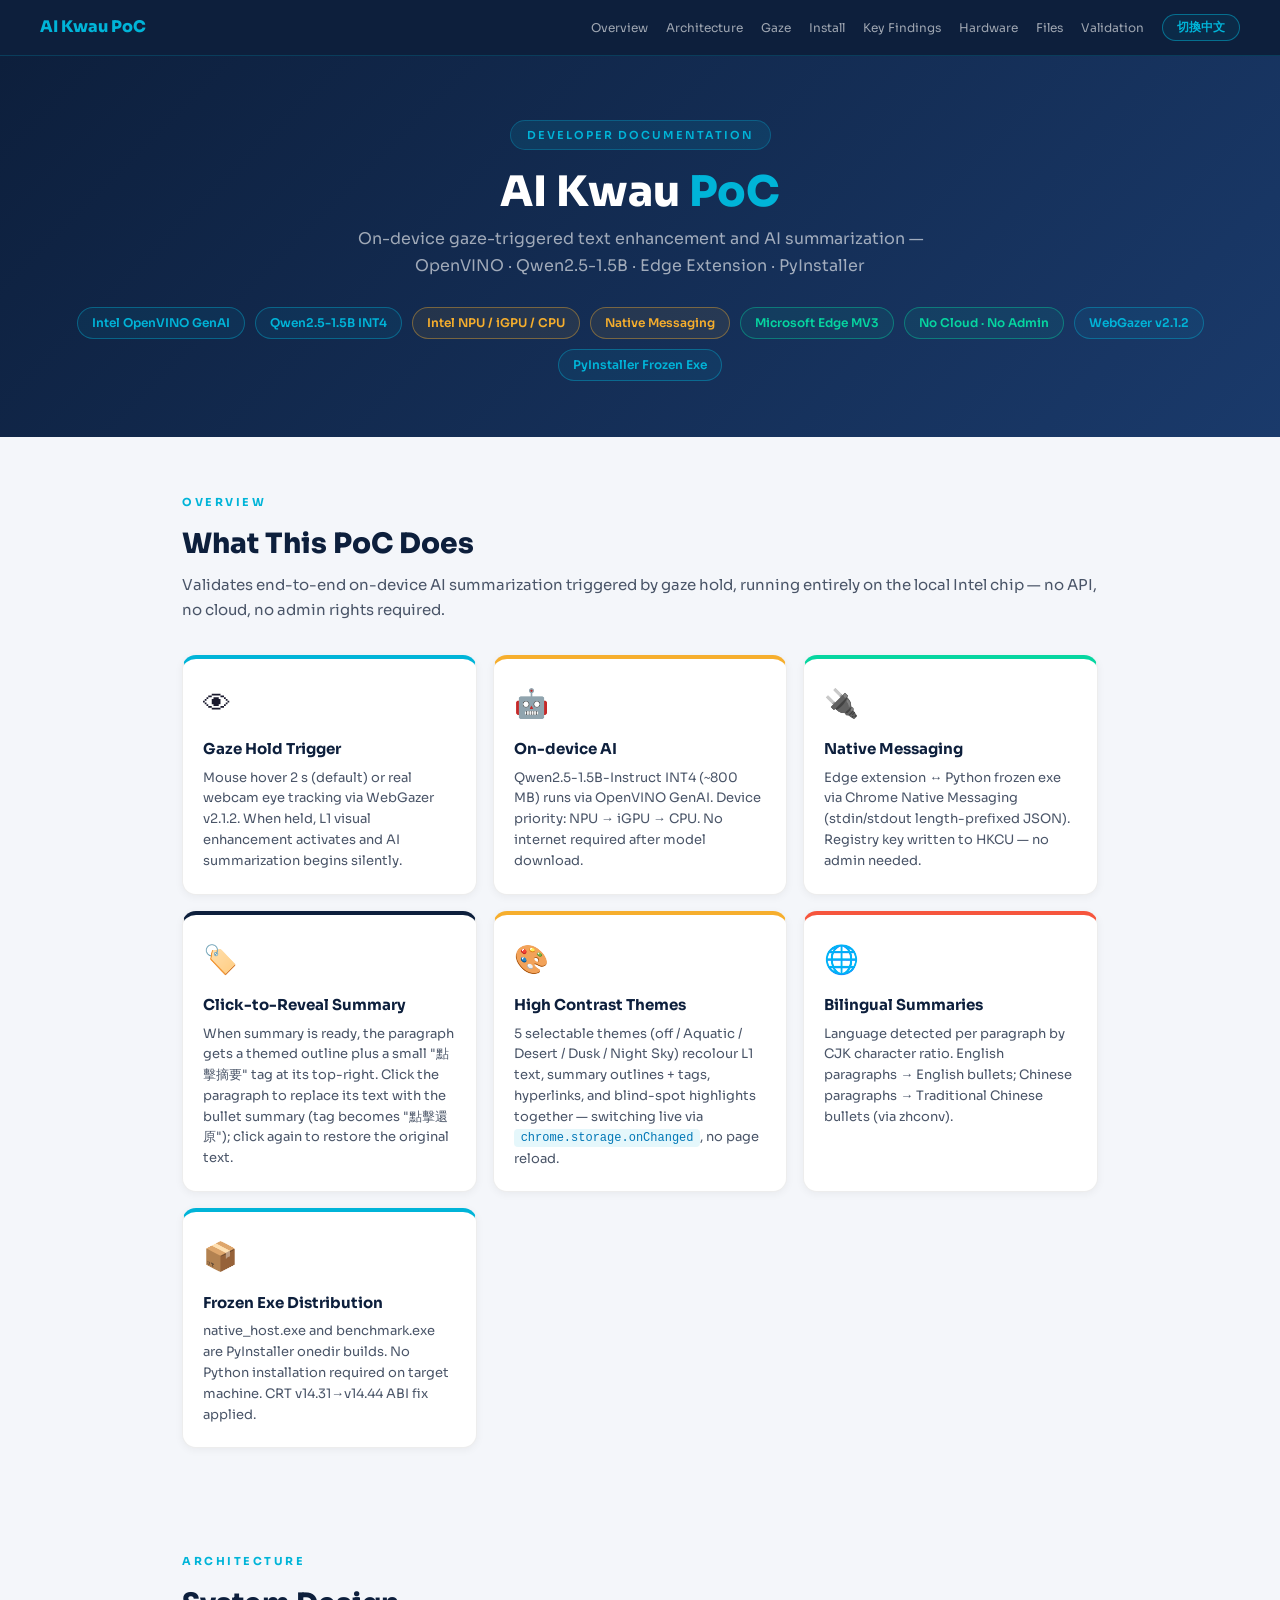
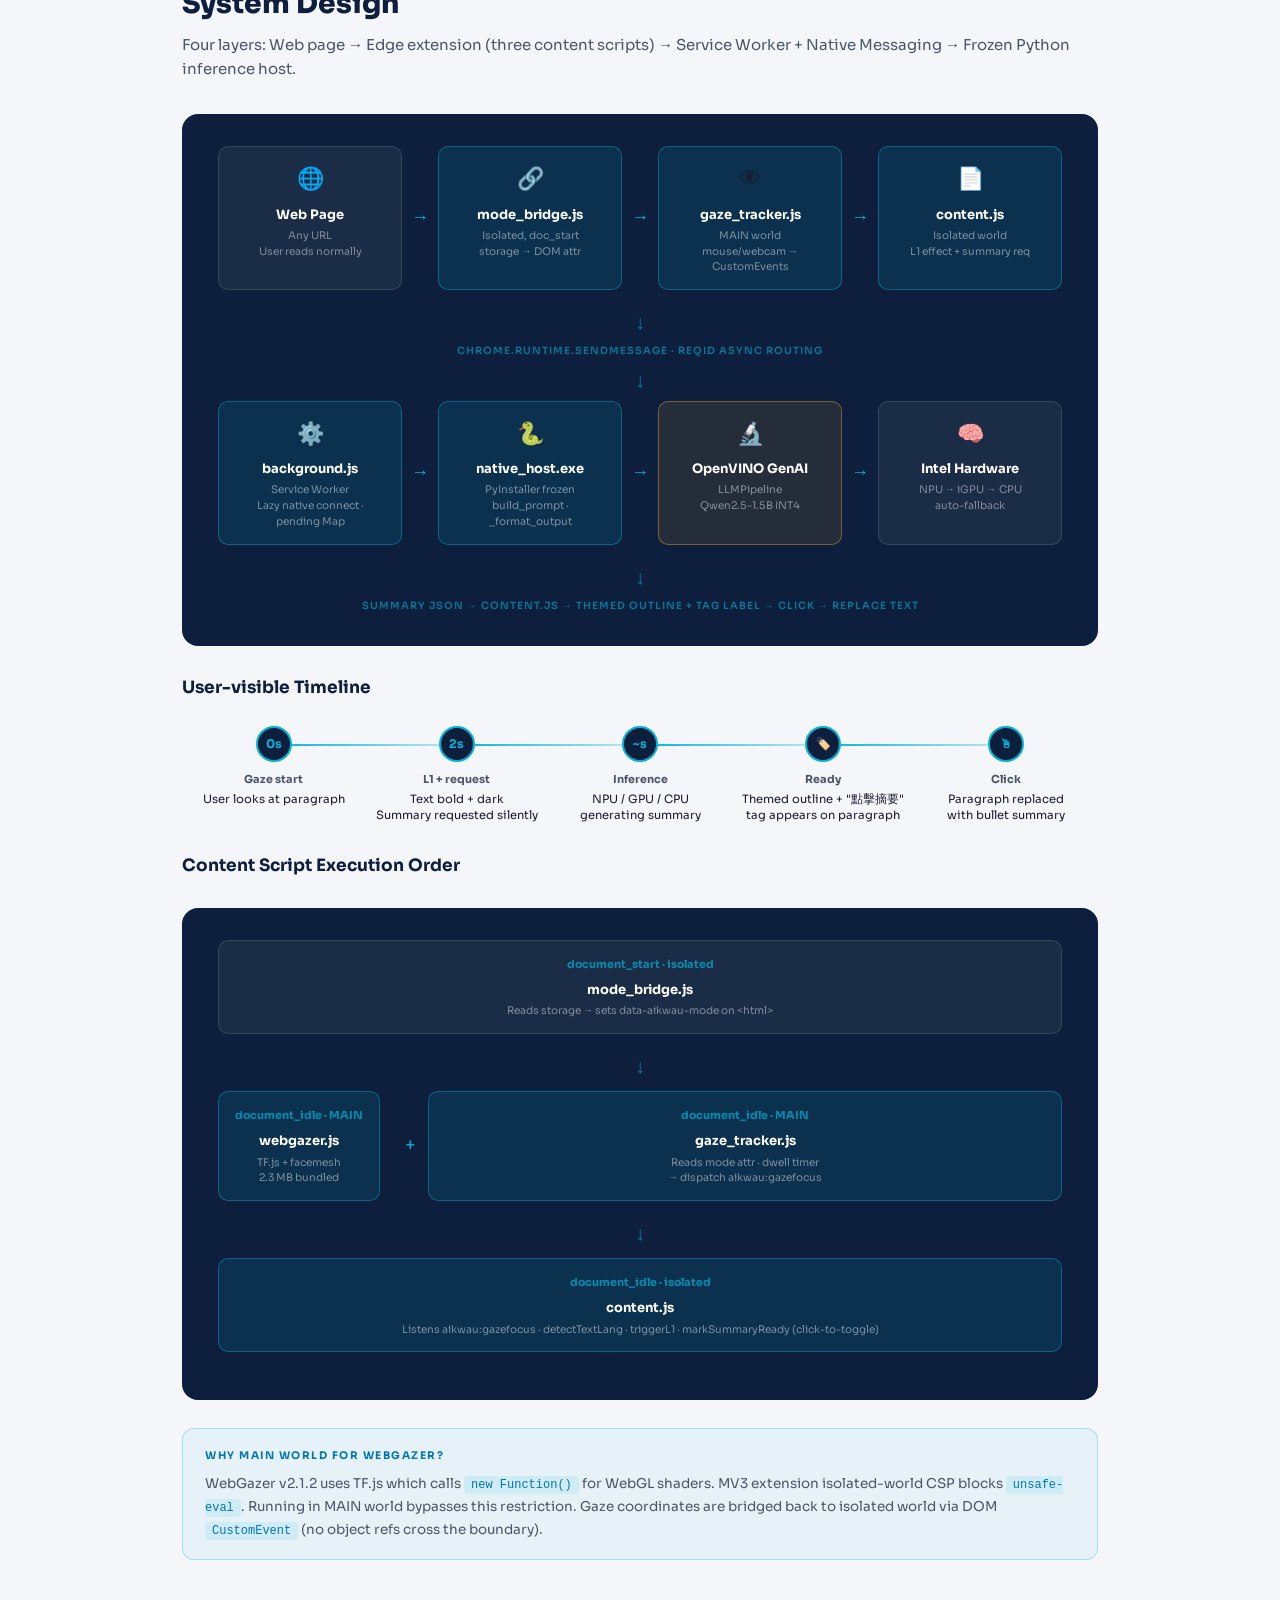
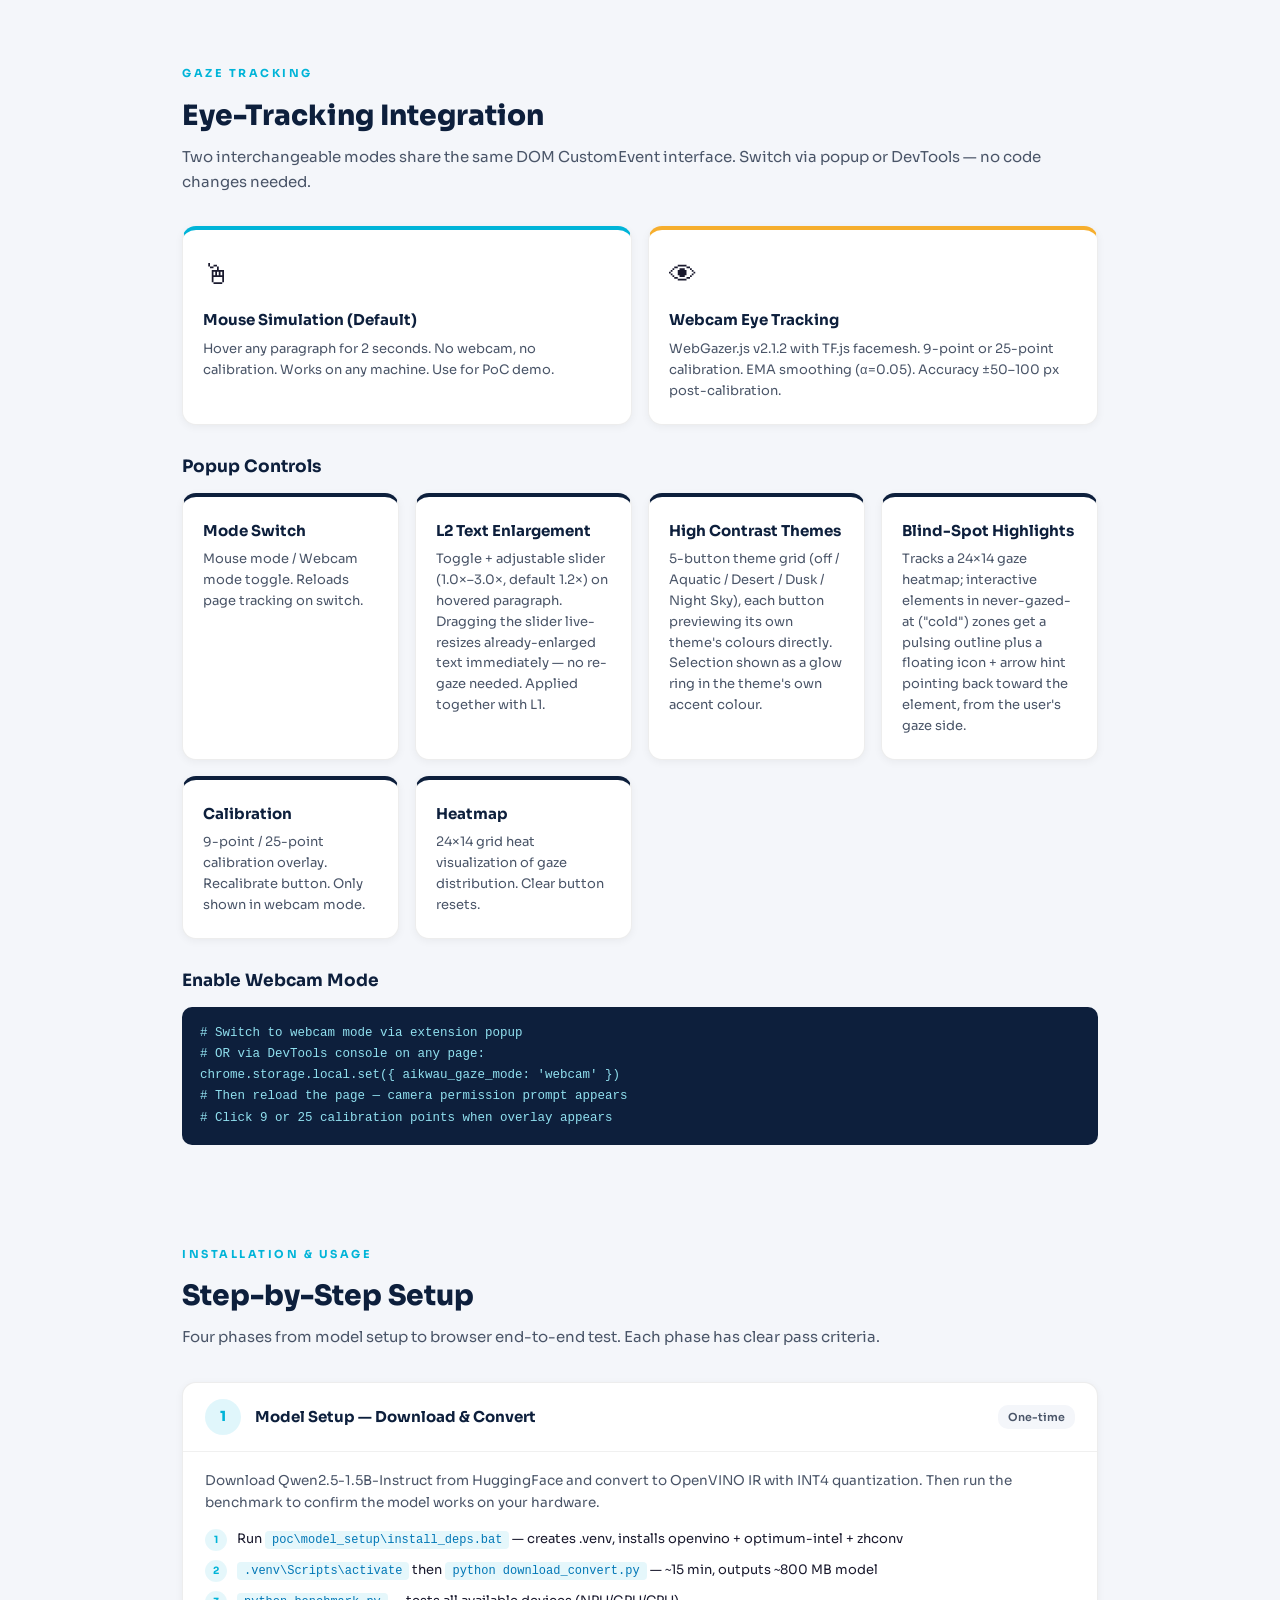
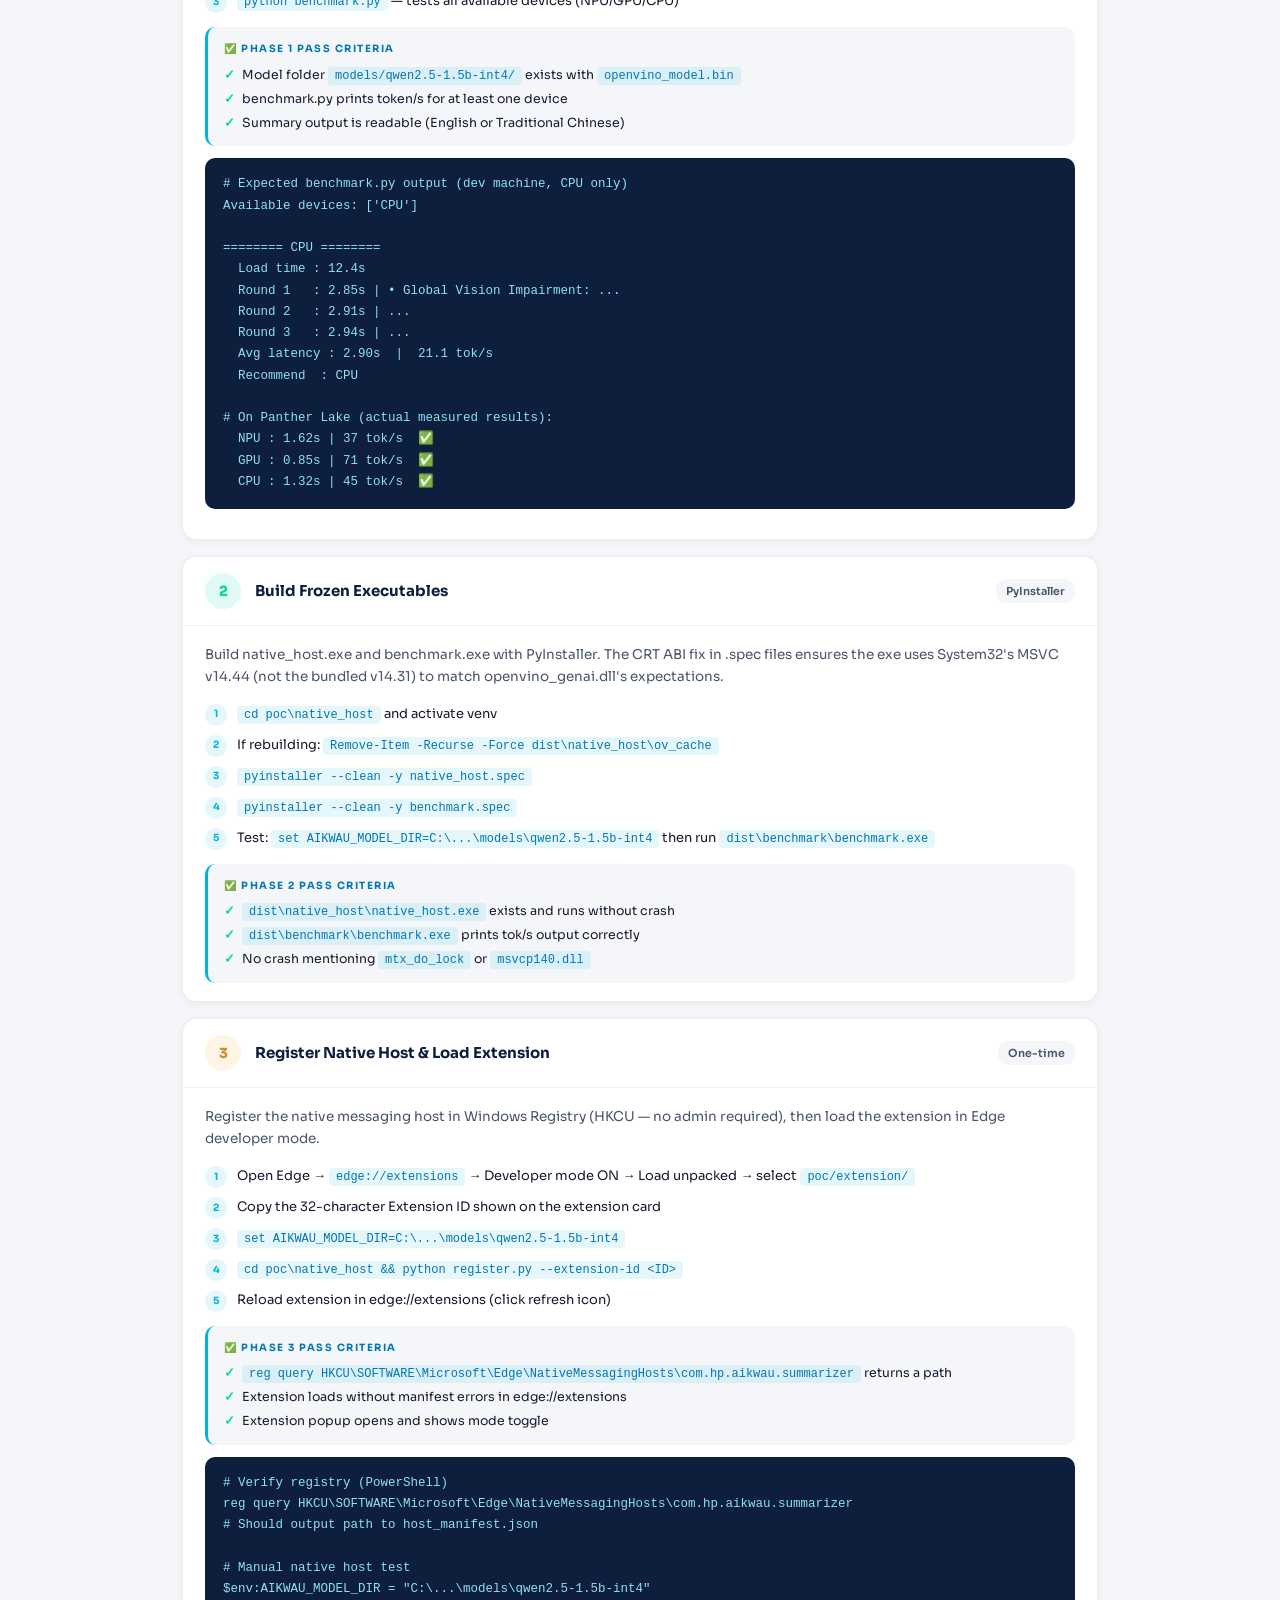
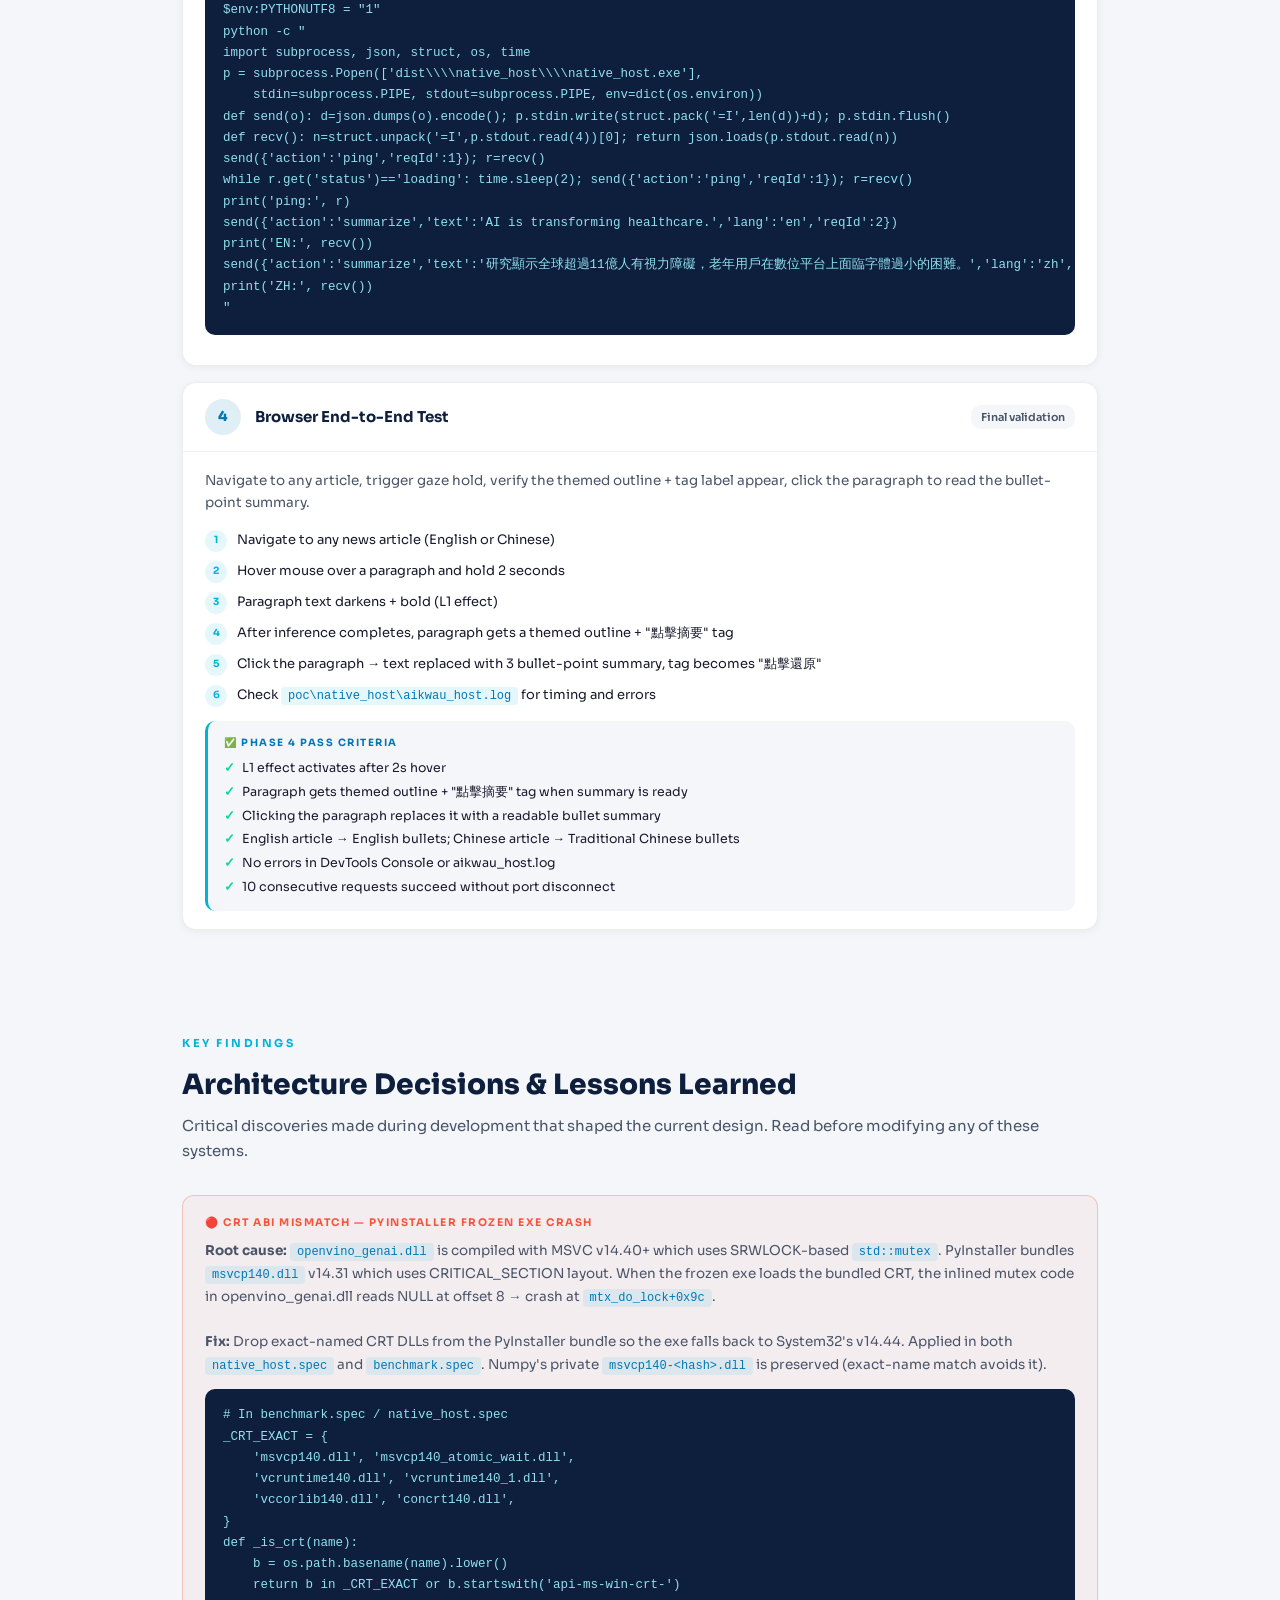
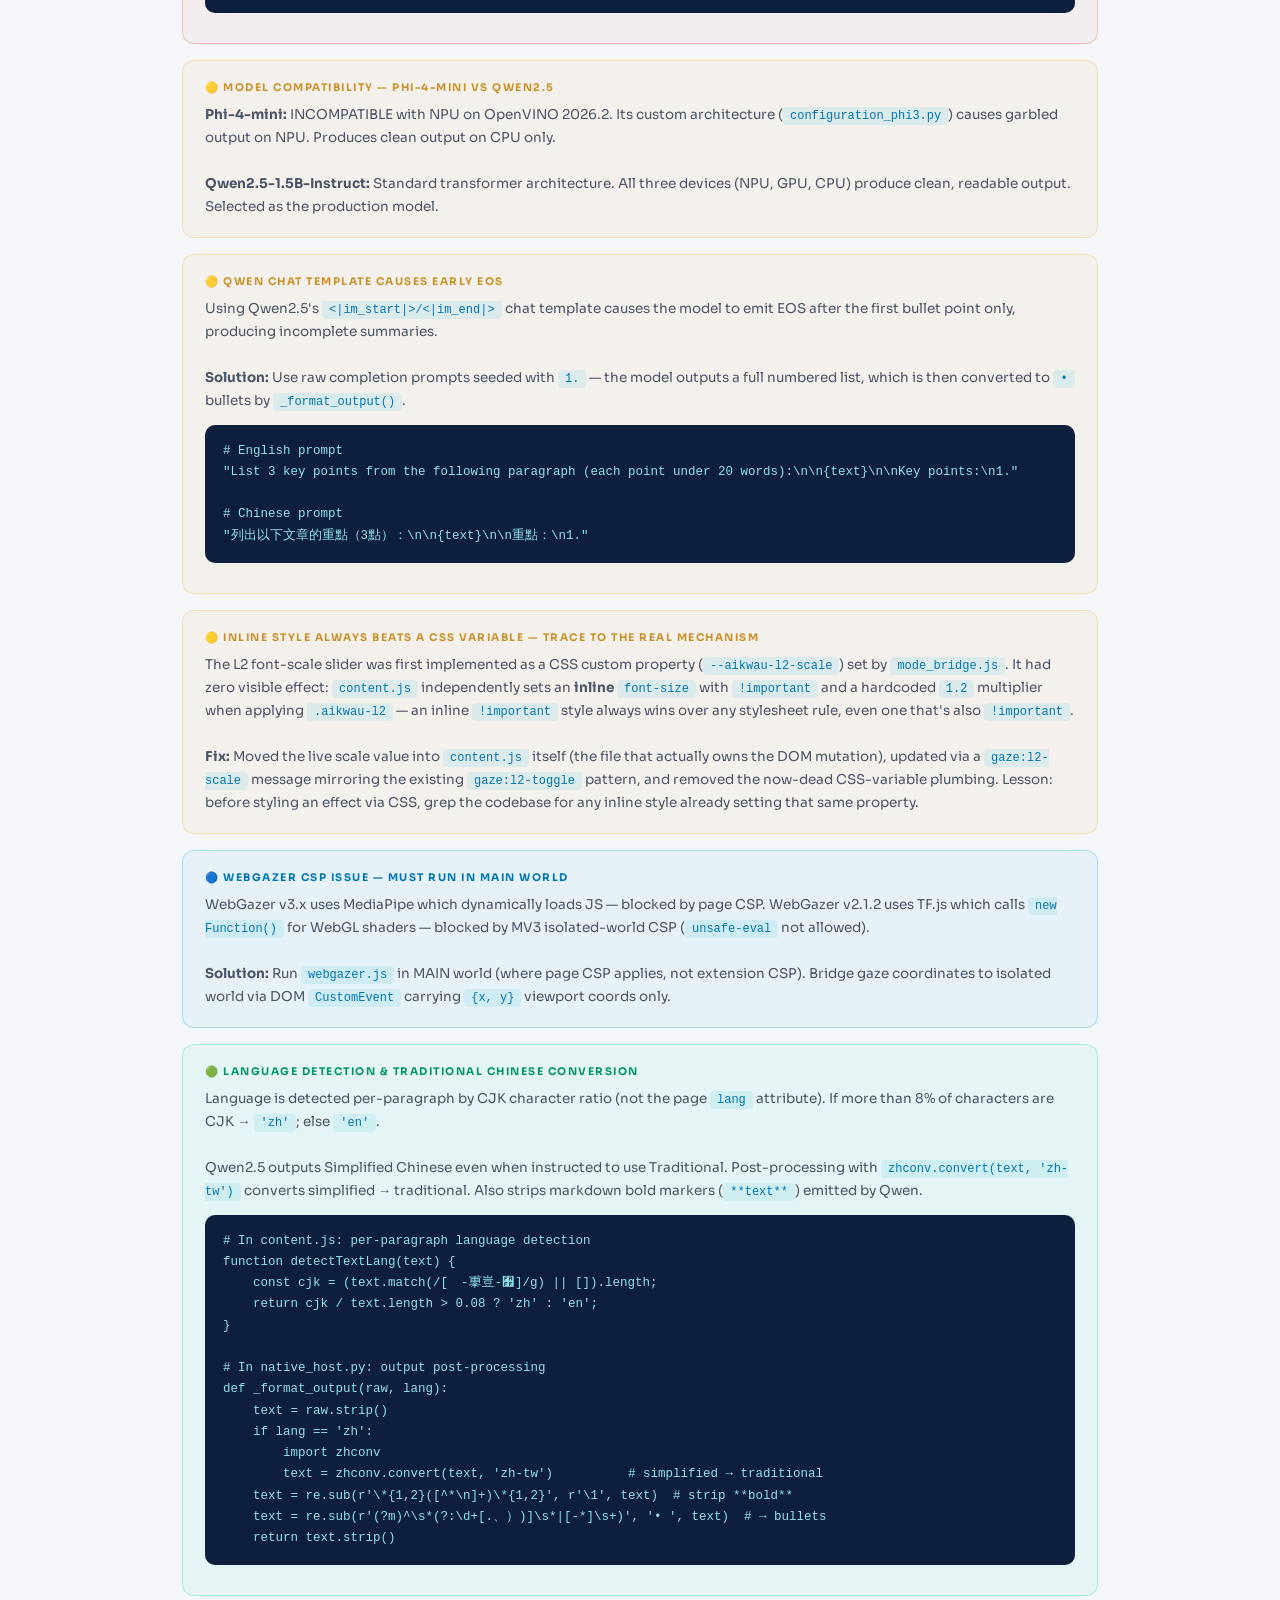
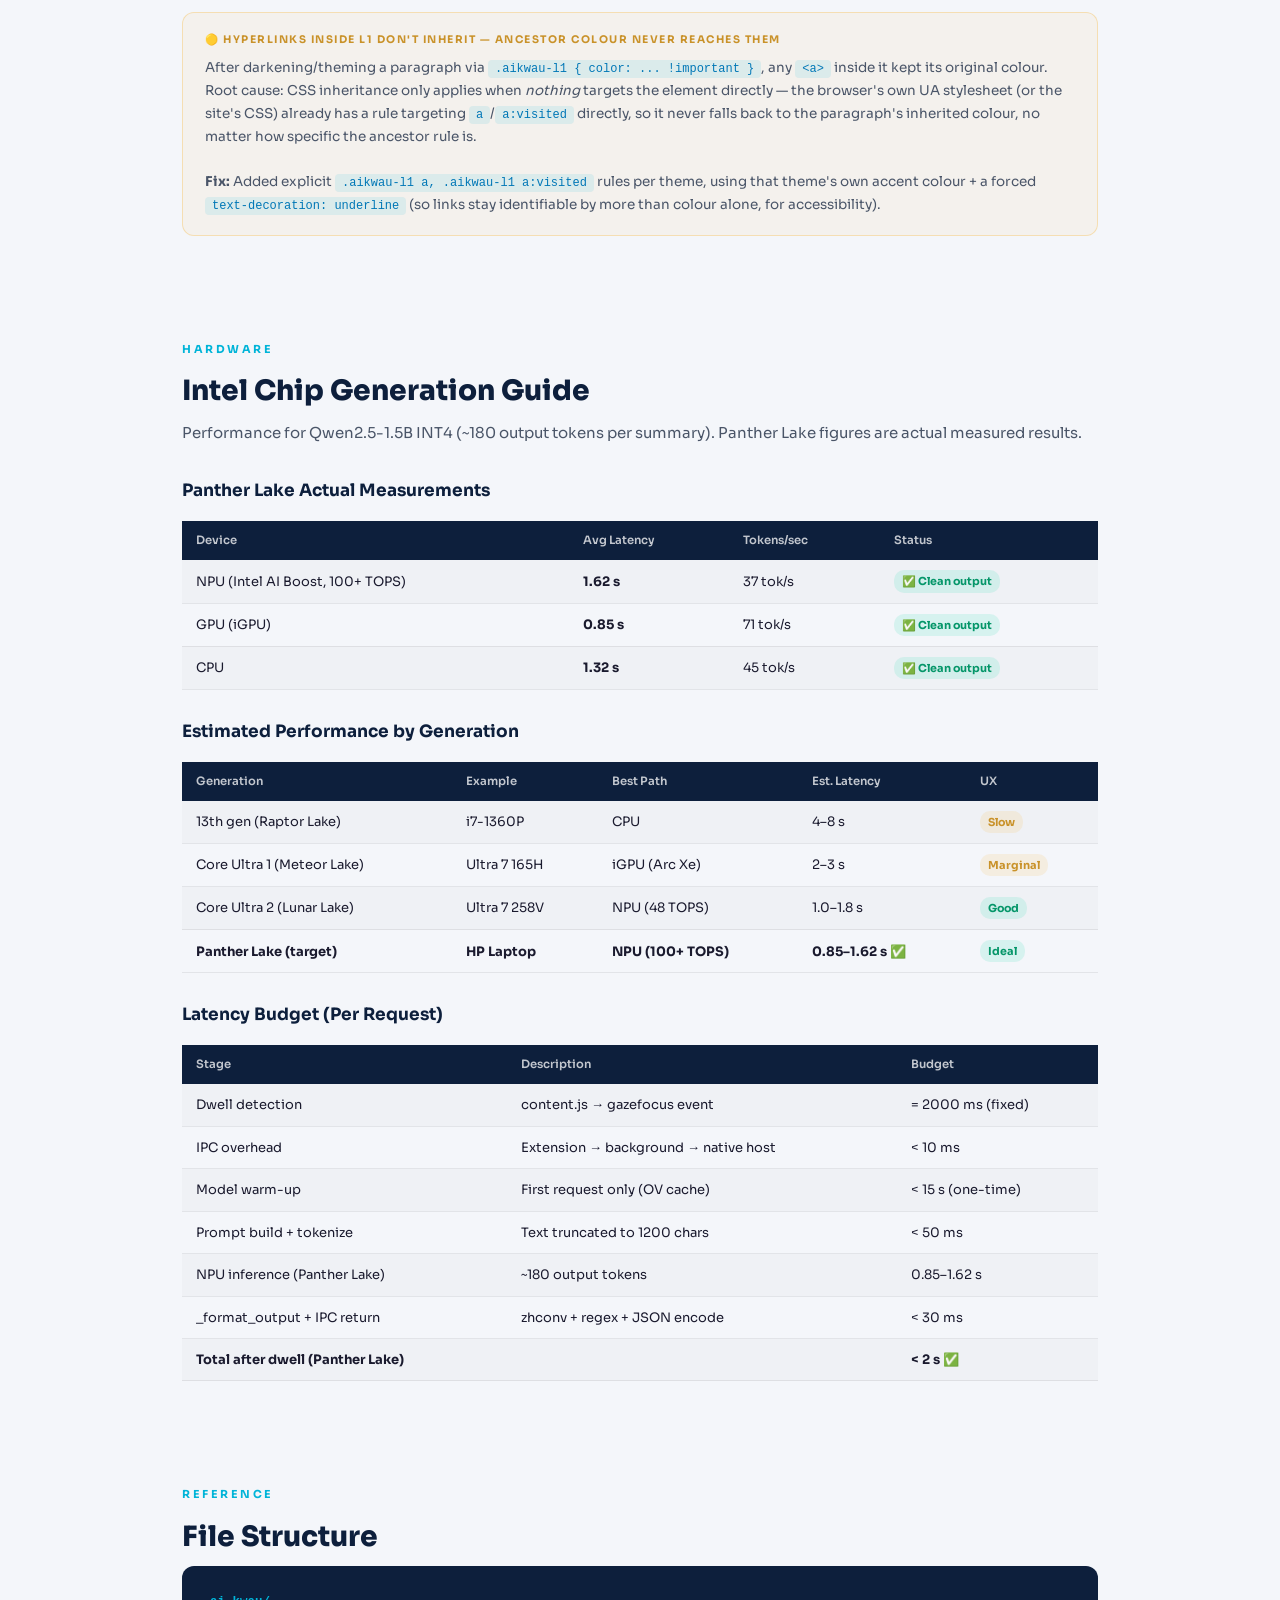
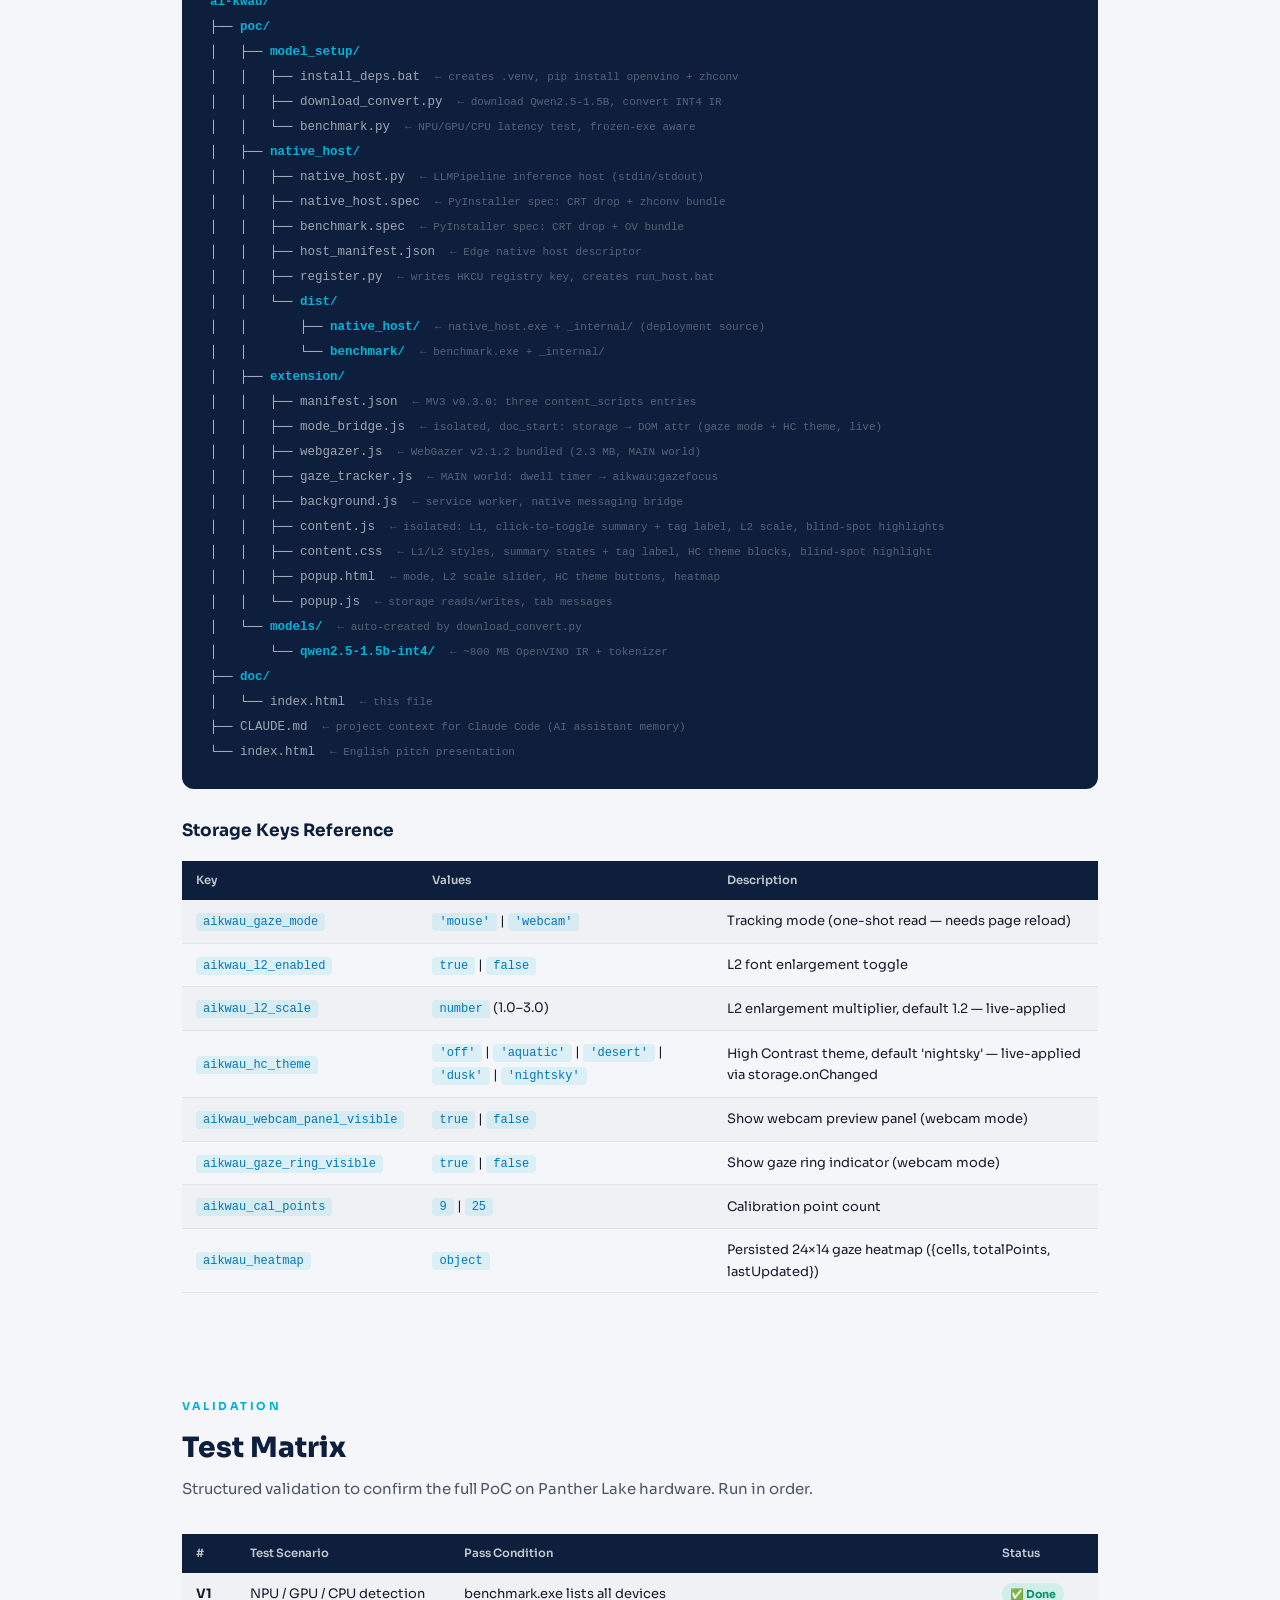
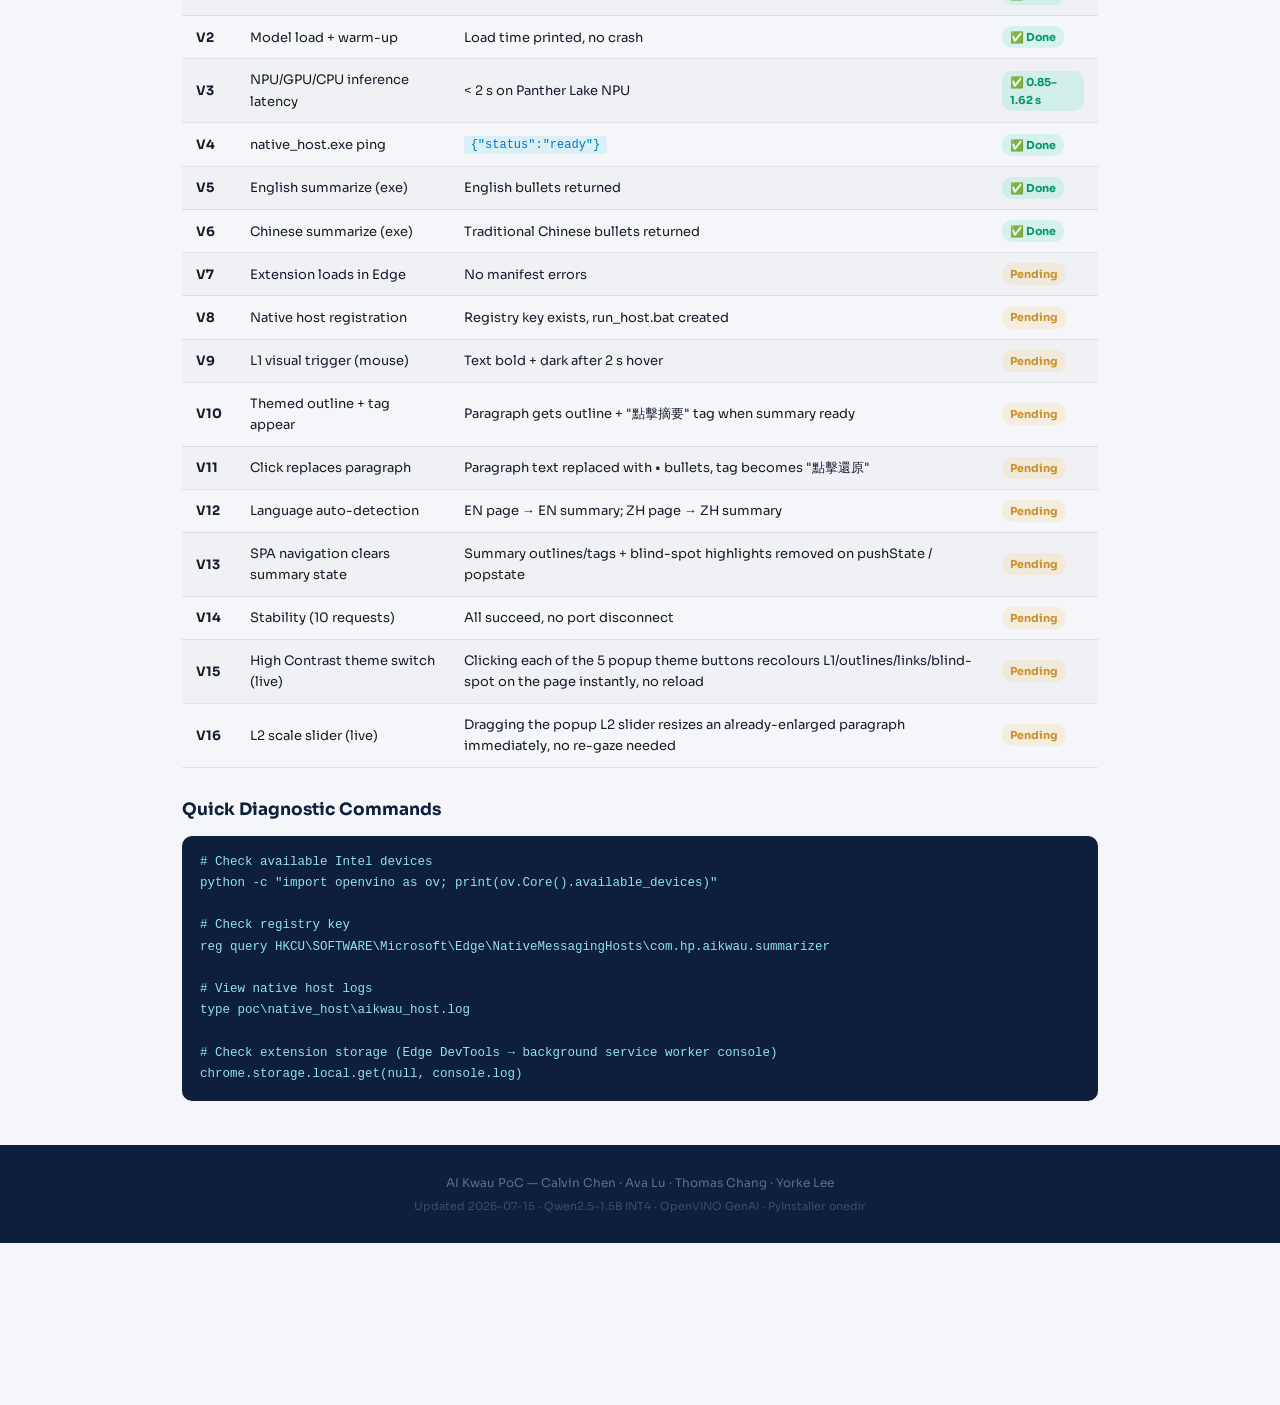
==== commit ba2f21f6: "Revise summary UI" ====
--- a/doc/index.html
+++ b/doc/index.html
@@ -210,10 +210,16 @@
       <p class="zh">Edge 擴充功能 ↔ Python 凍結執行檔，透過 Chrome Native Messaging（stdin/stdout 長度前綴 JSON）。Registry key 寫入 HKCU，不需管理員。</p>
     </div>
     <div class="card navy">
-      <div class="card-icon">🟡</div>
-      <h3><span class="en">Yellow Highlight UX</span><span class="zh">黃色提示 UX</span></h3>
-      <p class="en">When summary is ready, the paragraph gets a semi-transparent yellow highlight. Press Shift to replace paragraph text with bullet-point summary.</p>
-      <p class="zh">摘要完成後，段落背景變成半透明黃色提示。按 Shift 將段落文字替換為條列式摘要重點。</p>
+      <div class="card-icon">🏷️</div>
+      <h3><span class="en">Click-to-Reveal Summary</span><span class="zh">點擊展開摘要</span></h3>
+      <p class="en">When summary is ready, the paragraph gets a themed outline plus a small "點擊摘要" tag at its top-right. Click the paragraph to replace its text with the bullet summary (tag becomes "點擊還原"); click again to restore the original text.</p>
+      <p class="zh">摘要完成後，段落套用主題色外框，並在右上角顯示「點擊摘要」標籤。點擊段落即可將文字替換為條列摘要（標籤變成「點擊還原」），再次點擊則還原原文。</p>
+    </div>
+    <div class="card gold">
+      <div class="card-icon">🎨</div>
+      <h3><span class="en">High Contrast Themes</span><span class="zh">高對比主題</span></h3>
+      <p class="en">5 selectable themes (off / Aquatic / Desert / Dusk / Night Sky) recolour L1 text, summary outlines + tags, hyperlinks, and blind-spot highlights together — switching live via <span class="inline-code">chrome.storage.onChanged</span>, no page reload.</p>
+      <p class="zh">5 種可選主題（關閉 / Aquatic / Desert / Dusk / Night Sky）同時重新配色 L1 文字、摘要外框與標籤、超連結與盲點提示，透過 <span class="inline-code">chrome.storage.onChanged</span> 即時切換，不需重新整理頁面。</p>
     </div>
     <div class="card red">
       <div class="card-icon">🌐</div>
@@ -302,8 +308,8 @@
       </div>
     </div>
     <div class="arch-down">↓</div>
-    <div class="arch-label en">summary JSON → content.js → yellow highlight → Shift → replace text</div>
-    <div class="arch-label zh">摘要 JSON → content.js → 黃色段落提示 → 按 Shift → 替換段落文字</div>
+    <div class="arch-label en">summary JSON → content.js → themed outline + tag label → click → replace text</div>
+    <div class="arch-label zh">摘要 JSON → content.js → 主題色外框 + 標籤 → 點擊 → 替換段落文字</div>
   </div>
 
   <h3 class="sub"><span class="en">User-visible Timeline</span><span class="zh">使用者可見流程時序</span></h3>
@@ -327,14 +333,14 @@
       <div class="tl-label zh">NPU / GPU / CPU<br>正在生成摘要</div>
     </div>
     <div class="tl-step">
-      <div class="tl-dot">🟡</div>
+      <div class="tl-dot">🏷️</div>
       <div class="tl-day"><span class="en">Ready</span><span class="zh">摘要完成</span></div>
-      <div class="tl-label en">Paragraph turns yellow<br>Press Shift to read</div>
-      <div class="tl-label zh">段落背景變黃<br>按 Shift 展開摘要</div>
+      <div class="tl-label en">Themed outline + "點擊摘要"<br>tag appears on paragraph</div>
+      <div class="tl-label zh">段落套用主題外框<br>並顯示「點擊摘要」標籤</div>
     </div>
     <div class="tl-step">
-      <div class="tl-dot">⇧</div>
-      <div class="tl-day"><span class="en">Shift pressed</span><span class="zh">按下 Shift</span></div>
+      <div class="tl-dot">🖱</div>
+      <div class="tl-day"><span class="en">Click</span><span class="zh">點擊段落</span></div>
       <div class="tl-label en">Paragraph replaced<br>with bullet summary</div>
       <div class="tl-label zh">段落文字替換為<br>條列式摘要</div>
     </div>
@@ -371,8 +377,8 @@
       <div class="arch-box highlight">
         <div class="ab-title" style="font-size:11px;color:rgba(0,180,216,.7);margin-bottom:6px;">document_idle · isolated</div>
         <div class="ab-title">content.js</div>
-        <div class="ab-sub en">Listens aikwau:gazefocus · detectTextLang · triggerL1 · markSummaryReady · installShiftReplace</div>
-        <div class="ab-sub zh">監聽 aikwau:gazefocus · 偵測語言 · 套用 L1 · 黃色提示 · 安裝 Shift 替換</div>
+        <div class="ab-sub en">Listens aikwau:gazefocus · detectTextLang · triggerL1 · markSummaryReady (click-to-toggle)</div>
+        <div class="ab-sub zh">監聽 aikwau:gazefocus · 偵測語言 · 套用 L1 · markSummaryReady（點擊切換摘要）</div>
       </div>
     </div>
   </div>
@@ -415,18 +421,18 @@
     </div>
     <div class="card navy">
       <h3><span class="en">L2 Text Enlargement</span><span class="zh">L2 文字放大</span></h3>
-      <p class="en">Toggle 1.2× font size on hovered paragraph. Applied together with L1.</p>
-      <p class="zh">切換視線段落 1.2× 字型放大，與 L1 同步套用。</p>
+      <p class="en">Toggle + adjustable slider (1.0×–3.0×, default 1.2×) on hovered paragraph. Dragging the slider live-resizes already-enlarged text immediately — no re-gaze needed. Applied together with L1.</p>
+      <p class="zh">開關 + 可調式拉桿（1.0×–3.0×，預設 1.2×）。拖曳拉桿時，已放大的段落會即時跟著變化，不需重新注視。與 L1 同步套用。</p>
     </div>
     <div class="card navy">
-      <h3><span class="en">Shift-Replace Toggle</span><span class="zh">Shift 替換開關</span></h3>
-      <p class="en">Enable/disable Shift key replacing paragraph text with summary.</p>
-      <p class="zh">開啟/關閉按 Shift 將段落替換為摘要的功能。</p>
+      <h3><span class="en">High Contrast Themes</span><span class="zh">高對比主題</span></h3>
+      <p class="en">5-button theme grid (off / Aquatic / Desert / Dusk / Night Sky), each button previewing its own theme's colours directly. Selection shown as a glow ring in the theme's own accent colour.</p>
+      <p class="zh">5 顆主題按鈕（關閉 / Aquatic / Desert / Dusk / Night Sky），每顆按鈕直接預覽該主題配色，選中狀態以該主題的強調色發光外框標示。</p>
     </div>
     <div class="card navy">
-      <h3><span class="en">Margin Note Theme</span><span class="zh">旁注顏色主題</span></h3>
-      <p class="en">Dark navy / white toggle for sidebar margin notes. Shown when margin note is enabled.</p>
-      <p class="zh">旁注摘要黑底白字 / 白底黑字切換，於旁注啟用時顯示。</p>
+      <h3><span class="en">Blind-Spot Highlights</span><span class="zh">盲點提示</span></h3>
+      <p class="en">Tracks a 24×14 gaze heatmap; interactive elements in never-gazed-at ("cold") zones get a pulsing outline plus a floating icon + arrow hint pointing back toward the element, from the user's gaze side.</p>
+      <p class="zh">追蹤 24×14 視線熱圖；從未被注視到的「冷區」互動元素會套用脈衝外框，並在使用者視線那一側顯示浮動提示（圖示 + 箭頭，指向該元素）。</p>
     </div>
     <div class="card navy">
       <h3><span class="en">Calibration</span><span class="zh">校準</span></h3>
@@ -583,22 +589,22 @@
       <div class="phase-tag"><span class="en">Final validation</span><span class="zh">最終驗證</span></div>
     </div>
     <div class="phase-body">
-      <p class="en">Navigate to any article, trigger gaze hold, verify yellow highlight appears, press Shift to read the bullet-point summary.</p>
-      <p class="zh">瀏覽任意文章，觸發視線停留，確認黃色段落提示出現，按 Shift 閱讀條列式摘要。</p>
+      <p class="en">Navigate to any article, trigger gaze hold, verify the themed outline + tag label appear, click the paragraph to read the bullet-point summary.</p>
+      <p class="zh">瀏覽任意文章，觸發視線停留，確認主題外框與標籤出現，點擊段落閱讀條列式摘要。</p>
       <div class="step-list">
         <div class="step"><div class="step-dot cmd">1</div><span><span class="en">Navigate to any news article (English or Chinese)</span><span class="zh">瀏覽任意新聞文章（英文或中文）</span></span></div>
         <div class="step"><div class="step-dot cmd">2</div><span><span class="en">Hover mouse over a paragraph and hold 2 seconds</span><span class="zh">將滑鼠停留在段落上 2 秒</span></span></div>
         <div class="step"><div class="step-dot cmd">3</div><span><span class="en">Paragraph text darkens + bold (L1 effect)</span><span class="zh">段落文字變深加粗（L1 效果）</span></span></div>
-        <div class="step"><div class="step-dot cmd">4</div><span><span class="en">After inference completes, paragraph background turns yellow</span><span class="zh">AI 推論完成後，段落背景變為黃色</span></span></div>
-        <div class="step"><div class="step-dot cmd">5</div><span><span class="en">Press Shift → paragraph text replaced with 3 bullet-point summary</span><span class="zh">按 Shift → 段落文字替換為 3 條摘要重點</span></span></div>
+        <div class="step"><div class="step-dot cmd">4</div><span><span class="en">After inference completes, paragraph gets a themed outline + "點擊摘要" tag</span><span class="zh">AI 推論完成後，段落套用主題外框並顯示「點擊摘要」標籤</span></span></div>
+        <div class="step"><div class="step-dot cmd">5</div><span><span class="en">Click the paragraph → text replaced with 3 bullet-point summary, tag becomes "點擊還原"</span><span class="zh">點擊段落 → 文字替換為 3 條摘要重點，標籤變為「點擊還原」</span></span></div>
         <div class="step"><div class="step-dot cmd">6</div><span><span class="en">Check </span><span class="zh">查看 </span><span class="inline-code">poc\native_host\aikwau_host.log</span><span class="en"> for timing and errors</span><span class="zh"> 確認時間與錯誤記錄</span></span></div>
       </div>
       <div class="test-box">
         <div class="test-label"><span class="en">✅ Phase 4 Pass Criteria</span><span class="zh">✅ 階段 4 通過條件</span></div>
         <ul>
           <li><span class="en">L1 effect activates after 2s hover</span><span class="zh">滑鼠懸停 2 秒後 L1 效果啟動</span></li>
-          <li><span class="en">Paragraph turns yellow when summary is ready</span><span class="zh">摘要完成後段落背景變黃</span></li>
-          <li><span class="en">Shift replaces paragraph with readable bullet summary</span><span class="zh">按 Shift 段落替換為可讀的條列式摘要</span></li>
+          <li><span class="en">Paragraph gets themed outline + "點擊摘要" tag when summary is ready</span><span class="zh">摘要完成後段落套用主題外框與「點擊摘要」標籤</span></li>
+          <li><span class="en">Clicking the paragraph replaces it with a readable bullet summary</span><span class="zh">點擊段落後替換為可讀的條列式摘要</span></li>
           <li><span class="en">English article → English bullets; Chinese article → Traditional Chinese bullets</span><span class="zh">英文文章 → 英文摘要；中文文章 → 正體中文摘要</span></li>
           <li><span class="en">No errors in DevTools Console or aikwau_host.log</span><span class="zh">DevTools Console 與 aikwau_host.log 無錯誤</span></li>
           <li><span class="en">10 consecutive requests succeed without port disconnect</span><span class="zh">連續 10 次請求均成功，無連線中斷</span></li>
@@ -653,6 +659,14 @@
 "列出以下文章的重點（3點）：\n\n{text}\n\n重點：\n1."</code></pre>
   </div>
 
+  <div class="finding gold">
+    <div class="finding-label">🟡 <span class="en">Inline Style Always Beats a CSS Variable — Trace to the Real Mechanism</span><span class="zh">Inline Style 永遠贏過 CSS 變數 — 要追到真正生效的機制</span></div>
+    <p class="en">The L2 font-scale slider was first implemented as a CSS custom property (<span class="inline-code">--aikwau-l2-scale</span>) set by <span class="inline-code">mode_bridge.js</span>. It had zero visible effect: <span class="inline-code">content.js</span> independently sets an <strong>inline</strong> <span class="inline-code">font-size</span> with <span class="inline-code">!important</span> and a hardcoded <span class="inline-code">1.2</span> multiplier when applying <span class="inline-code">.aikwau-l2</span> — an inline <span class="inline-code">!important</span> style always wins over any stylesheet rule, even one that's also <span class="inline-code">!important</span>.<br><br>
+    <strong>Fix:</strong> Moved the live scale value into <span class="inline-code">content.js</span> itself (the file that actually owns the DOM mutation), updated via a <span class="inline-code">gaze:l2-scale</span> message mirroring the existing <span class="inline-code">gaze:l2-toggle</span> pattern, and removed the now-dead CSS-variable plumbing. Lesson: before styling an effect via CSS, grep the codebase for any inline style already setting that same property.</p>
+    <p class="zh">L2 字型放大拉桿最初以 CSS 自訂屬性（<span class="inline-code">--aikwau-l2-scale</span>）實作，由 <span class="inline-code">mode_bridge.js</span> 設定。結果完全無效：<span class="inline-code">content.js</span> 在套用 <span class="inline-code">.aikwau-l2</span> 時，會另外用 <span class="inline-code">!important</span> 設定<strong>行內</strong> <span class="inline-code">font-size</span>，且倍率寫死為 <span class="inline-code">1.2</span> — 行內 <span class="inline-code">!important</span> 樣式永遠贏過任何樣式表規則，即使對方也是 <span class="inline-code">!important</span>。<br><br>
+    <strong>修正方式：</strong>把即時倍率值改移到真正擁有該 DOM 操作的 <span class="inline-code">content.js</span> 裡，透過仿照既有 <span class="inline-code">gaze:l2-toggle</span> 模式的 <span class="inline-code">gaze:l2-scale</span> 訊息更新，並移除已無作用的 CSS 變數機制。教訓：用 CSS 調整某個效果之前，先搜尋程式碼庫是否已有行內樣式在設定同一個屬性。</p>
+  </div>
+
   <div class="finding cyan">
     <div class="finding-label">🔵 <span class="en">WebGazer CSP Issue — Must Run in MAIN World</span><span class="zh">WebGazer CSP 問題 — 必須在 MAIN World 執行</span></div>
     <p class="en">WebGazer v3.x uses MediaPipe which dynamically loads JS — blocked by page CSP. WebGazer v2.1.2 uses TF.js which calls <span class="inline-code">new Function()</span> for WebGL shaders — blocked by MV3 isolated-world CSP (<span class="inline-code">unsafe-eval</span> not allowed).<br><br>
@@ -682,6 +696,14 @@
     text = re.sub(r'\*{1,2}([^*\n]+)\*{1,2}', r'\1', text)  <span class="en"># strip **bold**</span><span class="zh"># 移除 **粗體**</span>
     text = re.sub(r'(?m)^\s*(?:\d+[.、）)]\s*|[-*]\s+)', '• ', text)  <span class="en"># → bullets</span><span class="zh"># → 條列</span>
     return text.strip()</code></pre>
+  </div>
+
+  <div class="finding gold">
+    <div class="finding-label">🟡 <span class="en">Hyperlinks Inside L1 Don't Inherit — Ancestor Colour Never Reaches Them</span><span class="zh">L1 內的超連結不會繼承顏色 — 祖先元素的顏色傳不到它</span></div>
+    <p class="en">After darkening/theming a paragraph via <span class="inline-code">.aikwau-l1 { color: ... !important }</span>, any <span class="inline-code">&lt;a&gt;</span> inside it kept its original colour. Root cause: CSS inheritance only applies when <em>nothing</em> targets the element directly — the browser's own UA stylesheet (or the site's CSS) already has a rule targeting <span class="inline-code">a</span>/<span class="inline-code">a:visited</span> directly, so it never falls back to the paragraph's inherited colour, no matter how specific the ancestor rule is.<br><br>
+    <strong>Fix:</strong> Added explicit <span class="inline-code">.aikwau-l1 a, .aikwau-l1 a:visited</span> rules per theme, using that theme's own accent colour + a forced <span class="inline-code">text-decoration: underline</span> (so links stay identifiable by more than colour alone, for accessibility).</p>
+    <p class="zh">段落套用 <span class="inline-code">.aikwau-l1 { color: ... !important }</span> 變深/套色後，裡面的 <span class="inline-code">&lt;a&gt;</span> 依然維持原本顏色。根本原因：CSS 繼承只在「完全沒有規則直接命中該元素」時才生效 — 瀏覽器內建樣式表（或網站自己的 CSS）本來就有規則直接命中 <span class="inline-code">a</span>/<span class="inline-code">a:visited</span>，所以無論祖先規則的優先度多高，都不會退回去繼承段落的顏色。<br><br>
+    <strong>修正方式：</strong>為每個主題新增 <span class="inline-code">.aikwau-l1 a, .aikwau-l1 a:visited</span> 規則，套用該主題自己的強調色，並強制加上 <span class="inline-code">text-decoration: underline</span>（確保連結不只靠顏色辨識，符合無障礙原則）。</p>
   </div>
 </section>
 
@@ -798,13 +820,13 @@
     │&nbsp;&nbsp; │&nbsp;&nbsp;&nbsp;&nbsp;&nbsp;&nbsp; └── <span class="dir">benchmark/</span>&nbsp;&nbsp;<span class="comment en">← benchmark.exe + _internal/</span><span class="comment zh">← benchmark.exe + _internal/</span><br>
     │&nbsp;&nbsp; ├── <span class="dir">extension/</span><br>
     │&nbsp;&nbsp; │&nbsp;&nbsp; ├── <span class="file">manifest.json</span>&nbsp;&nbsp;<span class="comment en">← MV3 v0.3.0: three content_scripts entries</span><span class="comment zh">← MV3 v0.3.0：三個 content_scripts 項目</span><br>
-    │&nbsp;&nbsp; │&nbsp;&nbsp; ├── <span class="file">mode_bridge.js</span>&nbsp;&nbsp;<span class="comment en">← isolated, doc_start: storage → DOM attr</span><span class="comment zh">← isolated world，最早執行，設定 DOM 屬性</span><br>
+    │&nbsp;&nbsp; │&nbsp;&nbsp; ├── <span class="file">mode_bridge.js</span>&nbsp;&nbsp;<span class="comment en">← isolated, doc_start: storage → DOM attr (gaze mode + HC theme, live)</span><span class="comment zh">← isolated world，最早執行，設定 DOM 屬性（模式 + 高對比主題，即時更新）</span><br>
     │&nbsp;&nbsp; │&nbsp;&nbsp; ├── <span class="file">webgazer.js</span>&nbsp;&nbsp;<span class="comment en">← WebGazer v2.1.2 bundled (2.3 MB, MAIN world)</span><span class="comment zh">← WebGazer v2.1.2 已打包（2.3 MB，MAIN world）</span><br>
     │&nbsp;&nbsp; │&nbsp;&nbsp; ├── <span class="file">gaze_tracker.js</span>&nbsp;&nbsp;<span class="comment en">← MAIN world: dwell timer → aikwau:gazefocus</span><span class="comment zh">← MAIN world：停留計時 → aikwau:gazefocus</span><br>
     │&nbsp;&nbsp; │&nbsp;&nbsp; ├── <span class="file">background.js</span>&nbsp;&nbsp;<span class="comment en">← service worker, native messaging bridge</span><span class="comment zh">← service worker，原生訊息橋接</span><br>
-    │&nbsp;&nbsp; │&nbsp;&nbsp; ├── <span class="file">content.js</span>&nbsp;&nbsp;<span class="comment en">← isolated: L1, summary, yellow highlight, Shift-replace</span><span class="comment zh">← isolated：L1、摘要、黃色提示、Shift 替換</span><br>
-    │&nbsp;&nbsp; │&nbsp;&nbsp; ├── <span class="file">content.css</span>&nbsp;&nbsp;<span class="comment en">← L1/L2 styles, .aikwau-summary-ready, margin-note themes</span><span class="comment zh">← L1/L2 樣式、黃色提示、旁注主題</span><br>
-    │&nbsp;&nbsp; │&nbsp;&nbsp; ├── <span class="file">popup.html</span>&nbsp;&nbsp;<span class="comment en">← mode, L2, shift-replace, margin note, theme toggle</span><span class="comment zh">← 模式、L2、Shift 替換、旁注、主題切換 UI</span><br>
+    │&nbsp;&nbsp; │&nbsp;&nbsp; ├── <span class="file">content.js</span>&nbsp;&nbsp;<span class="comment en">← isolated: L1, click-to-toggle summary + tag label, L2 scale, blind-spot highlights</span><span class="comment zh">← isolated：L1、點擊切換摘要 + 標籤、L2 放大倍率、盲點提示</span><br>
+    │&nbsp;&nbsp; │&nbsp;&nbsp; ├── <span class="file">content.css</span>&nbsp;&nbsp;<span class="comment en">← L1/L2 styles, summary states + tag label, HC theme blocks, blind-spot highlight</span><span class="comment zh">← L1/L2 樣式、摘要狀態 + 標籤、高對比主題色塊、盲點提示</span><br>
+    │&nbsp;&nbsp; │&nbsp;&nbsp; ├── <span class="file">popup.html</span>&nbsp;&nbsp;<span class="comment en">← mode, L2 scale slider, HC theme buttons, heatmap</span><span class="comment zh">← 模式、L2 放大拉桿、高對比主題按鈕、熱圖 UI</span><br>
     │&nbsp;&nbsp; │&nbsp;&nbsp; └── <span class="file">popup.js</span>&nbsp;&nbsp;<span class="comment en">← storage reads/writes, tab messages</span><span class="comment zh">← 儲存讀寫，tab 訊息</span><br>
     │&nbsp;&nbsp; └── <span class="dir">models/</span>&nbsp;&nbsp;<span class="comment en">← auto-created by download_convert.py</span><span class="comment zh">← 由 download_convert.py 自動建立</span><br>
     │&nbsp;&nbsp;&nbsp;&nbsp;&nbsp;&nbsp; └── <span class="dir">qwen2.5-1.5b-int4/</span>&nbsp;&nbsp;<span class="comment en">← ~800 MB OpenVINO IR + tokenizer</span><span class="comment zh">← 約 800 MB OpenVINO IR + tokenizer</span><br>
@@ -821,13 +843,14 @@
       <th><span class="en">Values</span><span class="zh">可能值</span></th>
       <th><span class="en">Description</span><span class="zh">說明</span></th>
     </tr>
-    <tr><td><span class="inline-code">aikwau_gaze_mode</span></td><td><span class="inline-code">'mouse'</span> | <span class="inline-code">'webcam'</span></td><td><span class="en">Tracking mode</span><span class="zh">追蹤模式</span></td></tr>
-    <tr><td><span class="inline-code">aikwau_l2_enabled</span></td><td><span class="inline-code">true</span> | <span class="inline-code">false</span></td><td><span class="en">1.2× font size enlargement</span><span class="zh">1.2× 字型放大</span></td></tr>
-    <tr><td><span class="inline-code">aikwau_shift_replace</span></td><td><span class="inline-code">true</span> | <span class="inline-code">false</span></td><td><span class="en">Shift key replaces paragraph with summary</span><span class="zh">Shift 替換段落為摘要</span></td></tr>
-    <tr><td><span class="inline-code">aikwau_margin_note</span></td><td><span class="inline-code">true</span> | <span class="inline-code">false</span></td><td><span class="en">Show summary as sidebar margin note</span><span class="zh">顯示旁注摘要</span></td></tr>
-    <tr><td><span class="inline-code">aikwau_note_theme</span></td><td><span class="inline-code">'dark'</span> | <span class="inline-code">'light'</span></td><td><span class="en">Margin note color theme</span><span class="zh">旁注顏色主題</span></td></tr>
+    <tr><td><span class="inline-code">aikwau_gaze_mode</span></td><td><span class="inline-code">'mouse'</span> | <span class="inline-code">'webcam'</span></td><td><span class="en">Tracking mode (one-shot read — needs page reload)</span><span class="zh">追蹤模式（單次讀取，需重新整理頁面）</span></td></tr>
+    <tr><td><span class="inline-code">aikwau_l2_enabled</span></td><td><span class="inline-code">true</span> | <span class="inline-code">false</span></td><td><span class="en">L2 font enlargement toggle</span><span class="zh">L2 字型放大開關</span></td></tr>
+    <tr><td><span class="inline-code">aikwau_l2_scale</span></td><td><span class="inline-code">number</span> (1.0–3.0)</td><td><span class="en">L2 enlargement multiplier, default 1.2 — live-applied</span><span class="zh">L2 放大倍率，預設 1.2，即時套用</span></td></tr>
+    <tr><td><span class="inline-code">aikwau_hc_theme</span></td><td><span class="inline-code">'off'</span> | <span class="inline-code">'aquatic'</span> | <span class="inline-code">'desert'</span> | <span class="inline-code">'dusk'</span> | <span class="inline-code">'nightsky'</span></td><td><span class="en">High Contrast theme, default 'nightsky' — live-applied via storage.onChanged</span><span class="zh">高對比主題，預設 'nightsky'，透過 storage.onChanged 即時套用</span></td></tr>
+    <tr><td><span class="inline-code">aikwau_webcam_panel_visible</span></td><td><span class="inline-code">true</span> | <span class="inline-code">false</span></td><td><span class="en">Show webcam preview panel (webcam mode)</span><span class="zh">顯示 Webcam 預覽視窗（眼球追蹤模式）</span></td></tr>
     <tr><td><span class="inline-code">aikwau_gaze_ring_visible</span></td><td><span class="inline-code">true</span> | <span class="inline-code">false</span></td><td><span class="en">Show gaze ring indicator (webcam mode)</span><span class="zh">顯示視線環狀指示（眼球追蹤模式）</span></td></tr>
     <tr><td><span class="inline-code">aikwau_cal_points</span></td><td><span class="inline-code">9</span> | <span class="inline-code">25</span></td><td><span class="en">Calibration point count</span><span class="zh">校準點數量</span></td></tr>
+    <tr><td><span class="inline-code">aikwau_heatmap</span></td><td><span class="inline-code">object</span></td><td><span class="en">Persisted 24×14 gaze heatmap ({cells, totalPoints, lastUpdated})</span><span class="zh">持久化的 24×14 視線熱圖資料</span></td></tr>
   </table>
 </section>
 
@@ -901,14 +924,14 @@
     </tr>
     <tr>
       <td><strong>V10</strong></td>
-      <td><span class="en">Yellow highlight appears</span><span class="zh">黃色段落提示出現</span></td>
-      <td><span class="en">Paragraph background turns yellow when summary ready</span><span class="zh">摘要完成後段落背景變黃</span></td>
+      <td><span class="en">Themed outline + tag appear</span><span class="zh">主題外框與標籤出現</span></td>
+      <td><span class="en">Paragraph gets outline + "點擊摘要" tag when summary ready</span><span class="zh">摘要完成後段落套用外框與「點擊摘要」標籤</span></td>
       <td><span class="badge-warn"><span class="en">Pending</span><span class="zh">待測</span></span></td>
     </tr>
     <tr>
       <td><strong>V11</strong></td>
-      <td><span class="en">Shift replaces paragraph</span><span class="zh">Shift 替換段落</span></td>
-      <td><span class="en">Paragraph text replaced with • bullets</span><span class="zh">段落文字替換為 • 條列摘要</span></td>
+      <td><span class="en">Click replaces paragraph</span><span class="zh">點擊替換段落</span></td>
+      <td><span class="en">Paragraph text replaced with • bullets, tag becomes "點擊還原"</span><span class="zh">段落文字替換為 • 條列摘要，標籤變為「點擊還原」</span></td>
       <td><span class="badge-warn"><span class="en">Pending</span><span class="zh">待測</span></span></td>
     </tr>
     <tr>
@@ -919,8 +942,8 @@
     </tr>
     <tr>
       <td><strong>V13</strong></td>
-      <td><span class="en">SPA navigation clears notes</span><span class="zh">SPA 換頁清除旁注</span></td>
-      <td><span class="en">Margin notes removed on pushState / popstate</span><span class="zh">pushState / popstate 後旁注被清除</span></td>
+      <td><span class="en">SPA navigation clears summary state</span><span class="zh">SPA 換頁清除摘要狀態</span></td>
+      <td><span class="en">Summary outlines/tags + blind-spot highlights removed on pushState / popstate</span><span class="zh">pushState / popstate 後摘要外框/標籤與盲點提示皆被清除</span></td>
       <td><span class="badge-warn"><span class="en">Pending</span><span class="zh">待測</span></span></td>
     </tr>
     <tr>
@@ -929,6 +952,18 @@
       <td><span class="en">All succeed, no port disconnect</span><span class="zh">全部成功，無連線中斷</span></td>
       <td><span class="badge-warn"><span class="en">Pending</span><span class="zh">待測</span></span></td>
     </tr>
+    <tr>
+      <td><strong>V15</strong></td>
+      <td><span class="en">High Contrast theme switch (live)</span><span class="zh">高對比主題切換（即時）</span></td>
+      <td><span class="en">Clicking each of the 5 popup theme buttons recolours L1/outlines/links/blind-spot on the page instantly, no reload</span><span class="zh">點擊 popup 內 5 顆主題按鈕，頁面上的 L1/外框/連結/盲點提示立即變色，不需重新整理</span></td>
+      <td><span class="badge-warn"><span class="en">Pending</span><span class="zh">待測</span></span></td>
+    </tr>
+    <tr>
+      <td><strong>V16</strong></td>
+      <td><span class="en">L2 scale slider (live)</span><span class="zh">L2 放大拉桿（即時）</span></td>
+      <td><span class="en">Dragging the popup L2 slider resizes an already-enlarged paragraph immediately, no re-gaze needed</span><span class="zh">拖曳 popup 內 L2 拉桿時，已放大的段落立即跟著調整大小，不需重新注視</span></td>
+      <td><span class="badge-warn"><span class="en">Pending</span><span class="zh">待測</span></span></td>
+    </tr>
   </table>
 
   <h3 class="sub"><span class="en">Quick Diagnostic Commands</span><span class="zh">快速診斷指令</span></h3>
@@ -950,8 +985,8 @@
 <footer>
   AI Kwau PoC — Calvin Chen · Ava Lu · Thomas Chang · Yorke Lee<br>
   <span style="color:rgba(255,255,255,.2);font-size:11px;margin-top:4px;display:block;">
-    <span class="en">Updated 2026-06-28 · Qwen2.5-1.5B INT4 · OpenVINO GenAI · PyInstaller onedir</span>
-    <span class="zh">更新於 2026-06-28 · Qwen2.5-1.5B INT4 · OpenVINO GenAI · PyInstaller onedir</span>
+    <span class="en">Updated 2026-07-15 · Qwen2.5-1.5B INT4 · OpenVINO GenAI · PyInstaller onedir</span>
+    <span class="zh">更新於 2026-07-15 · Qwen2.5-1.5B INT4 · OpenVINO GenAI · PyInstaller onedir</span>
   </span>
 </footer>
 
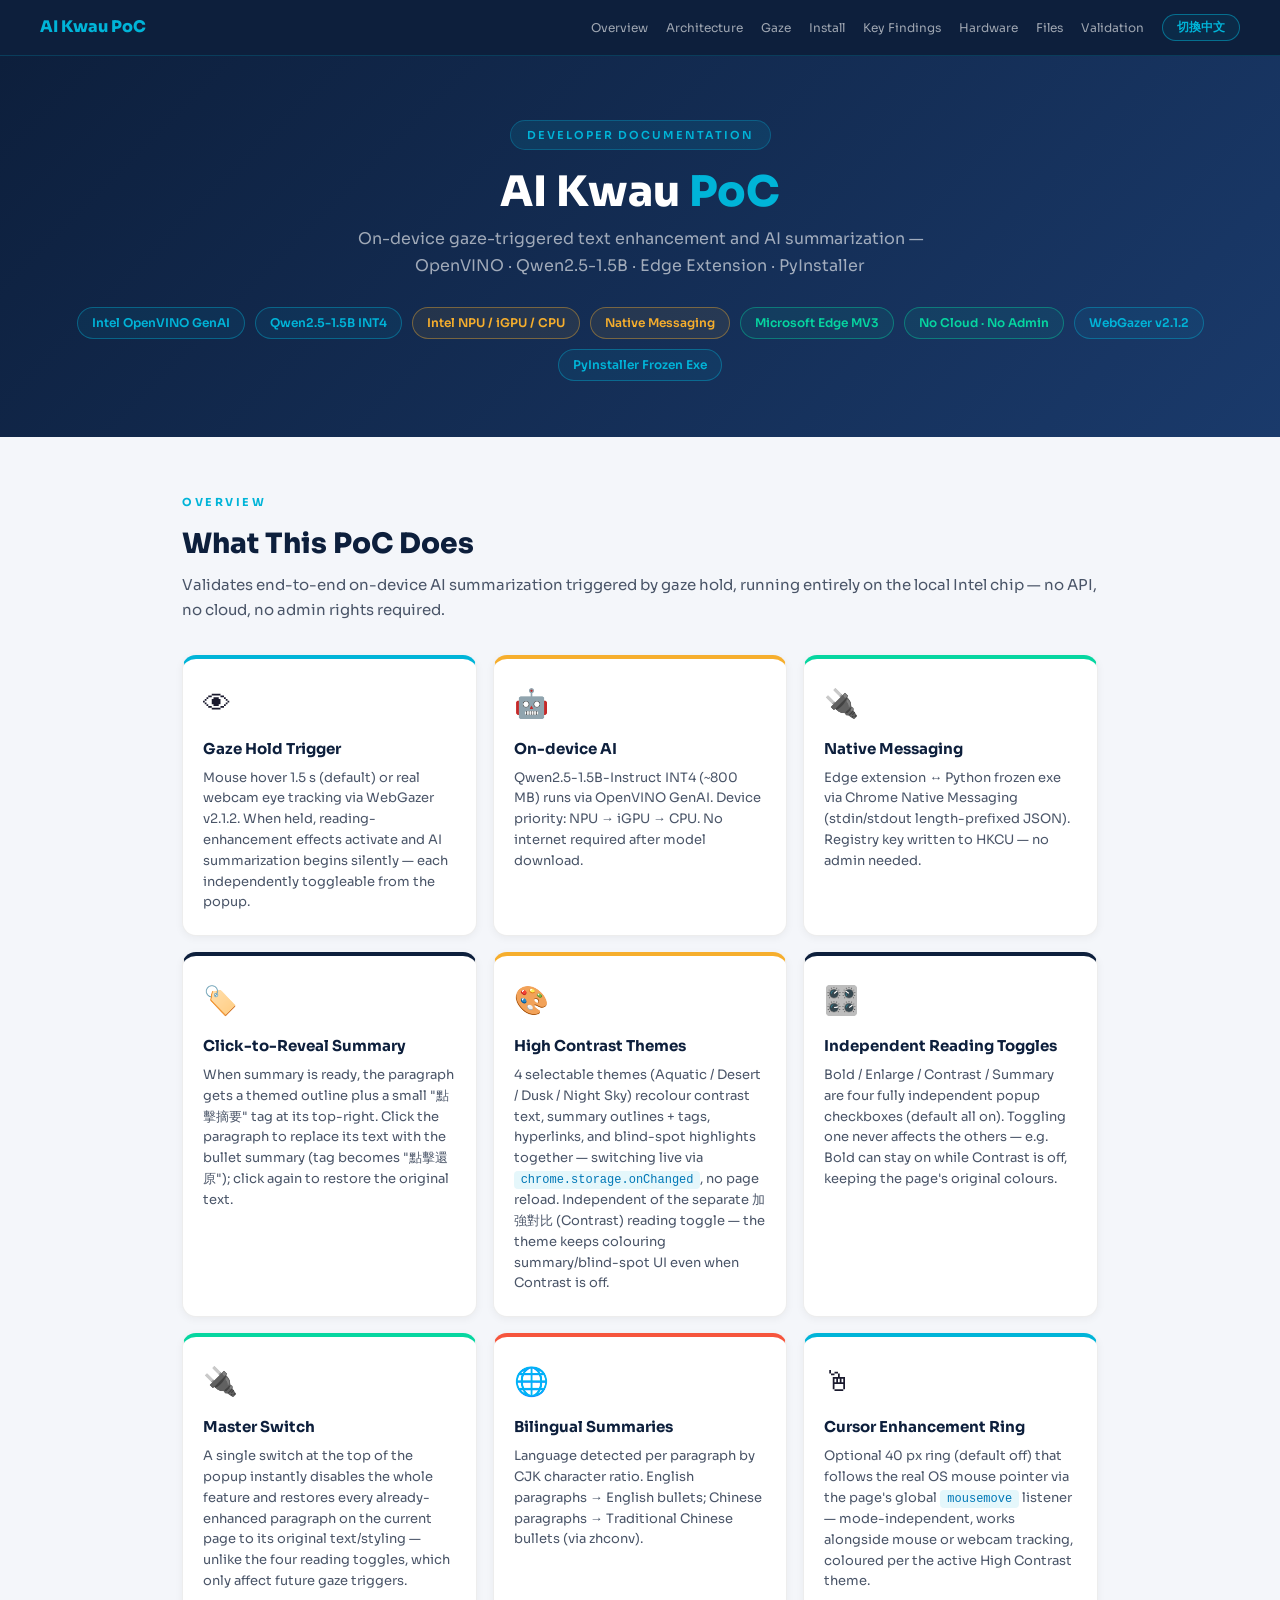
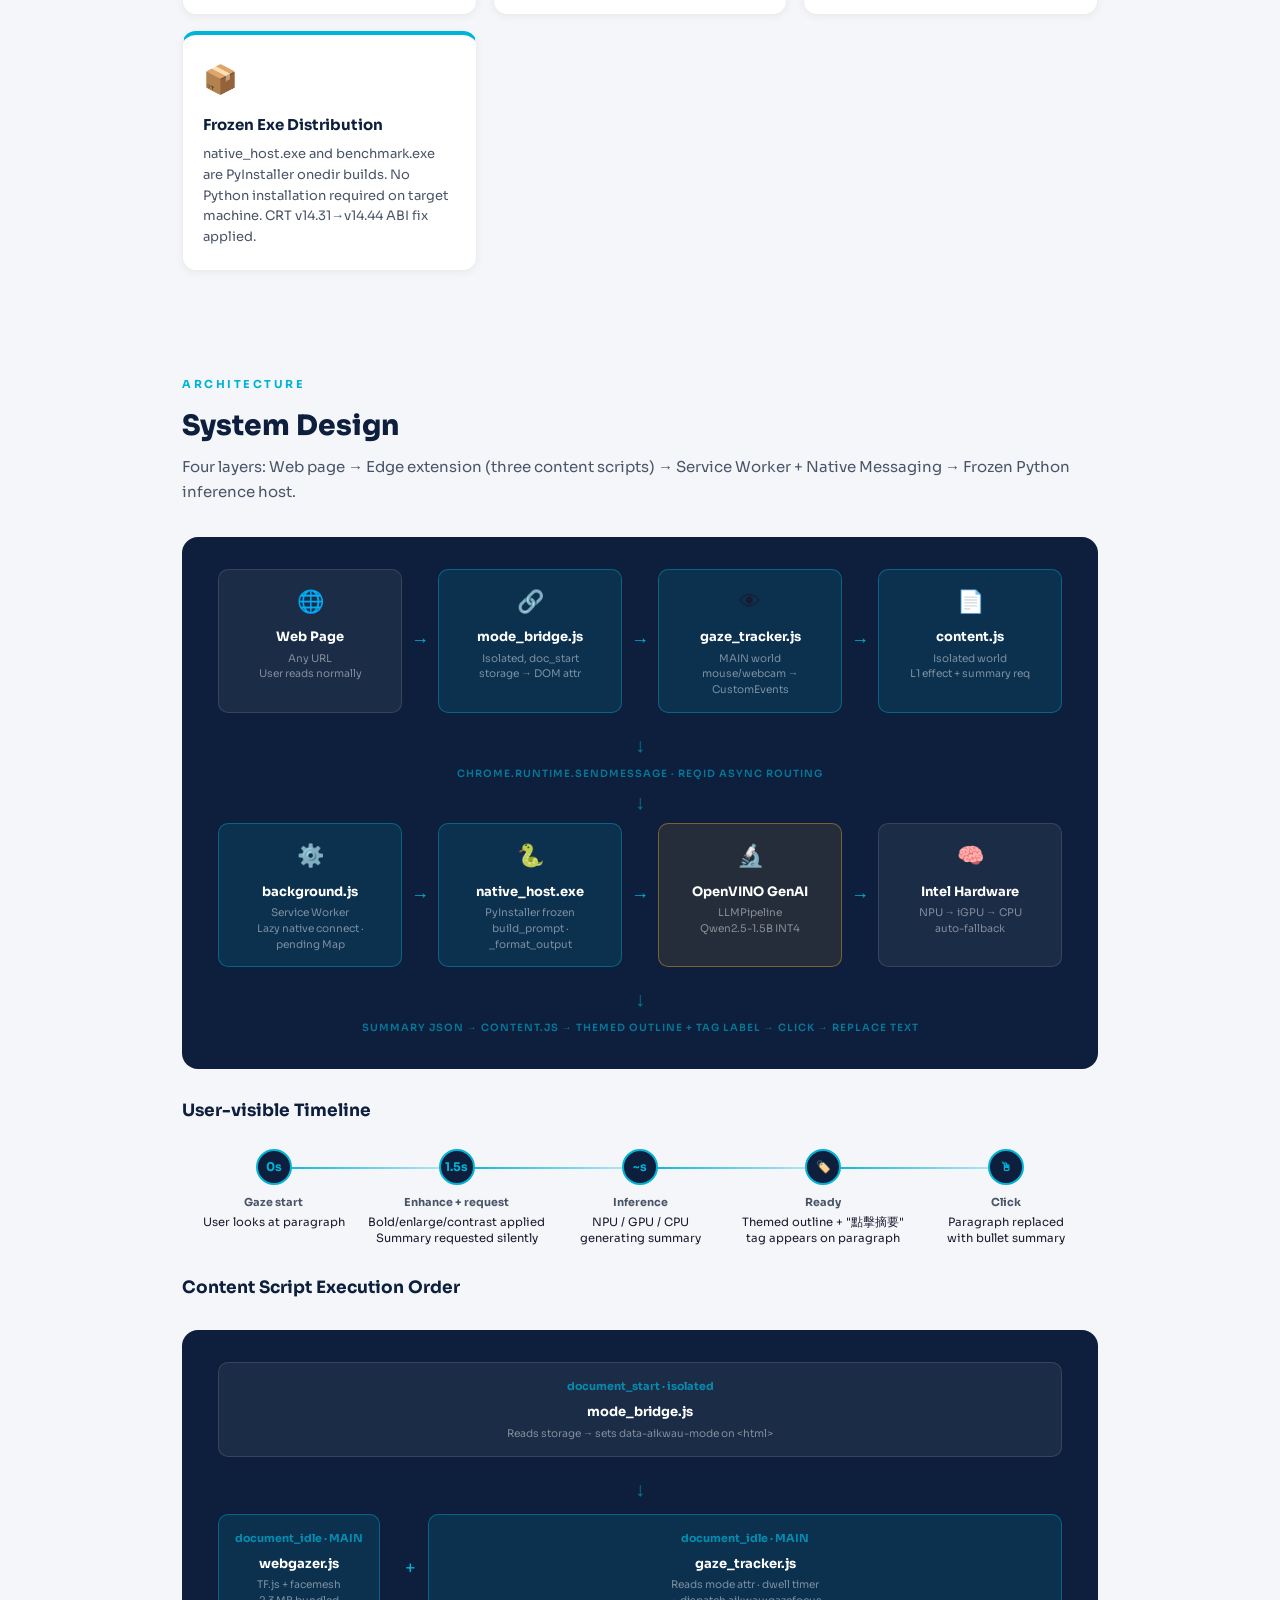
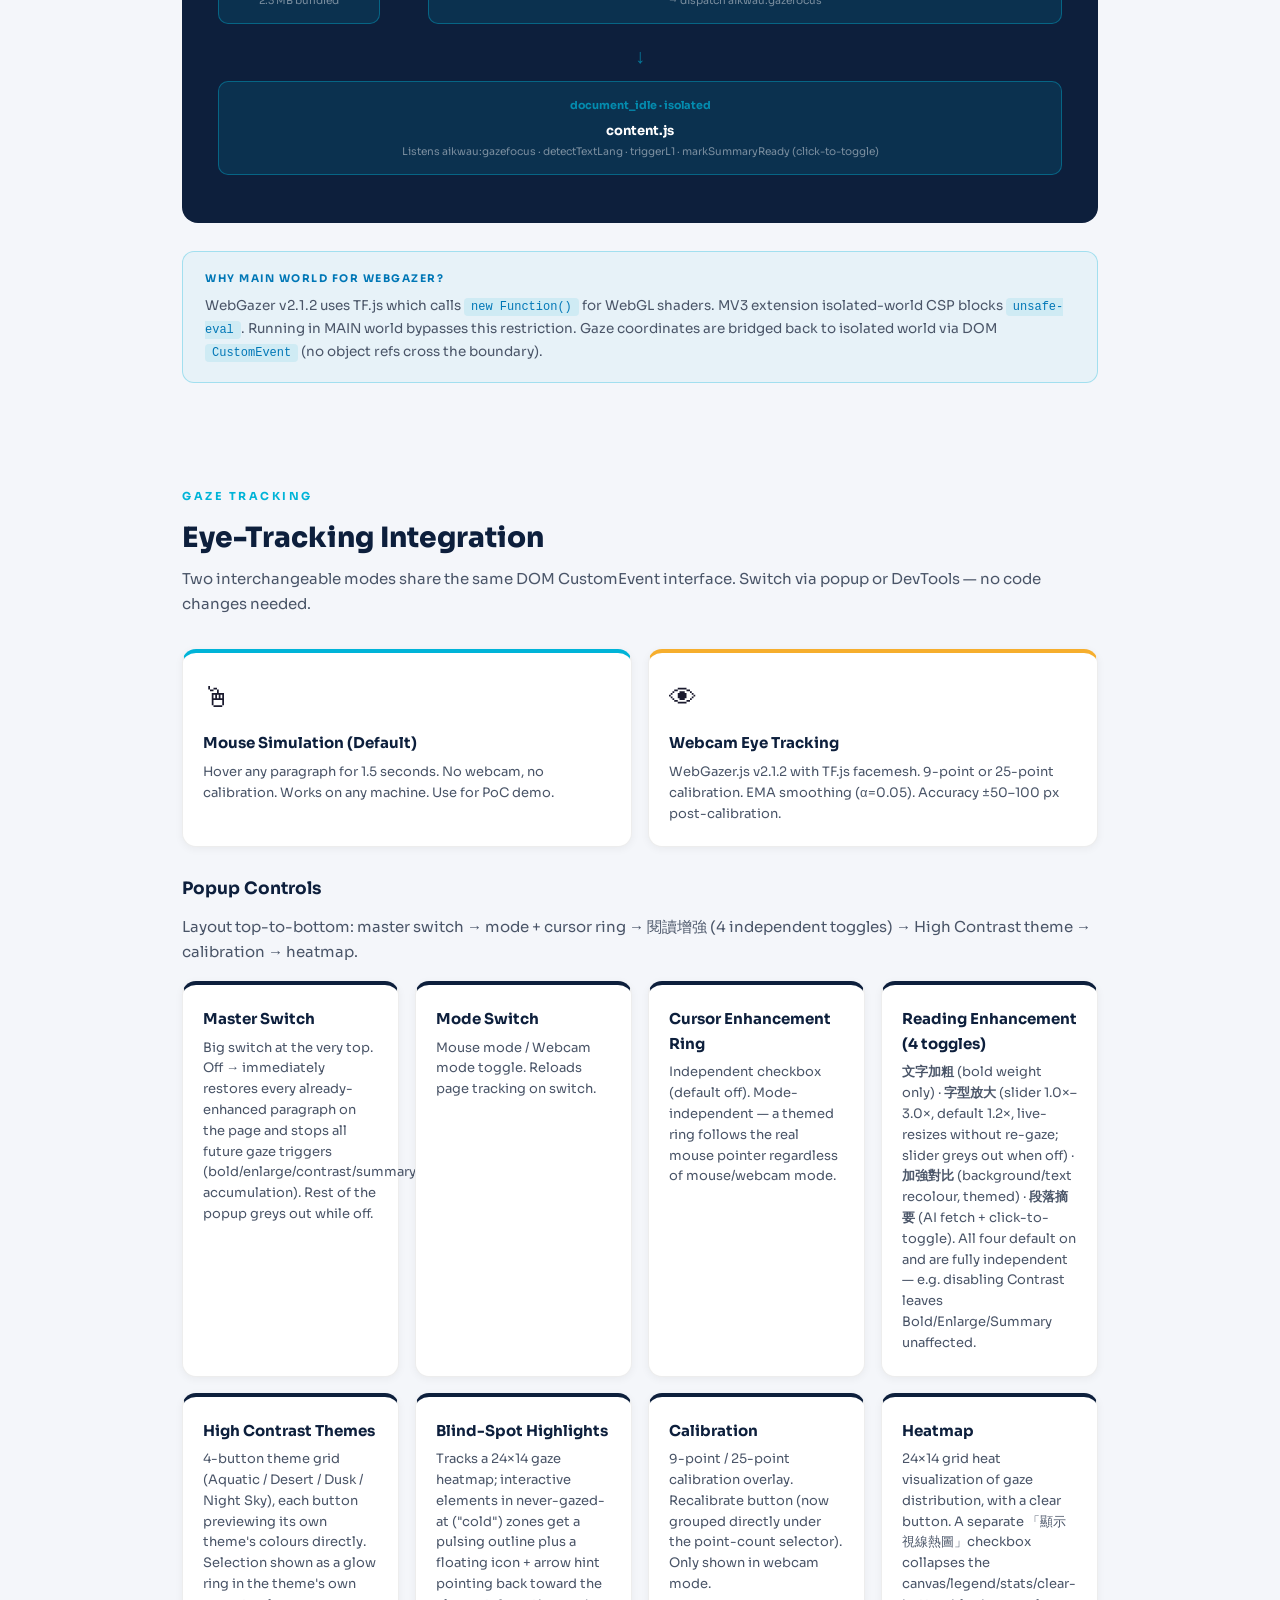
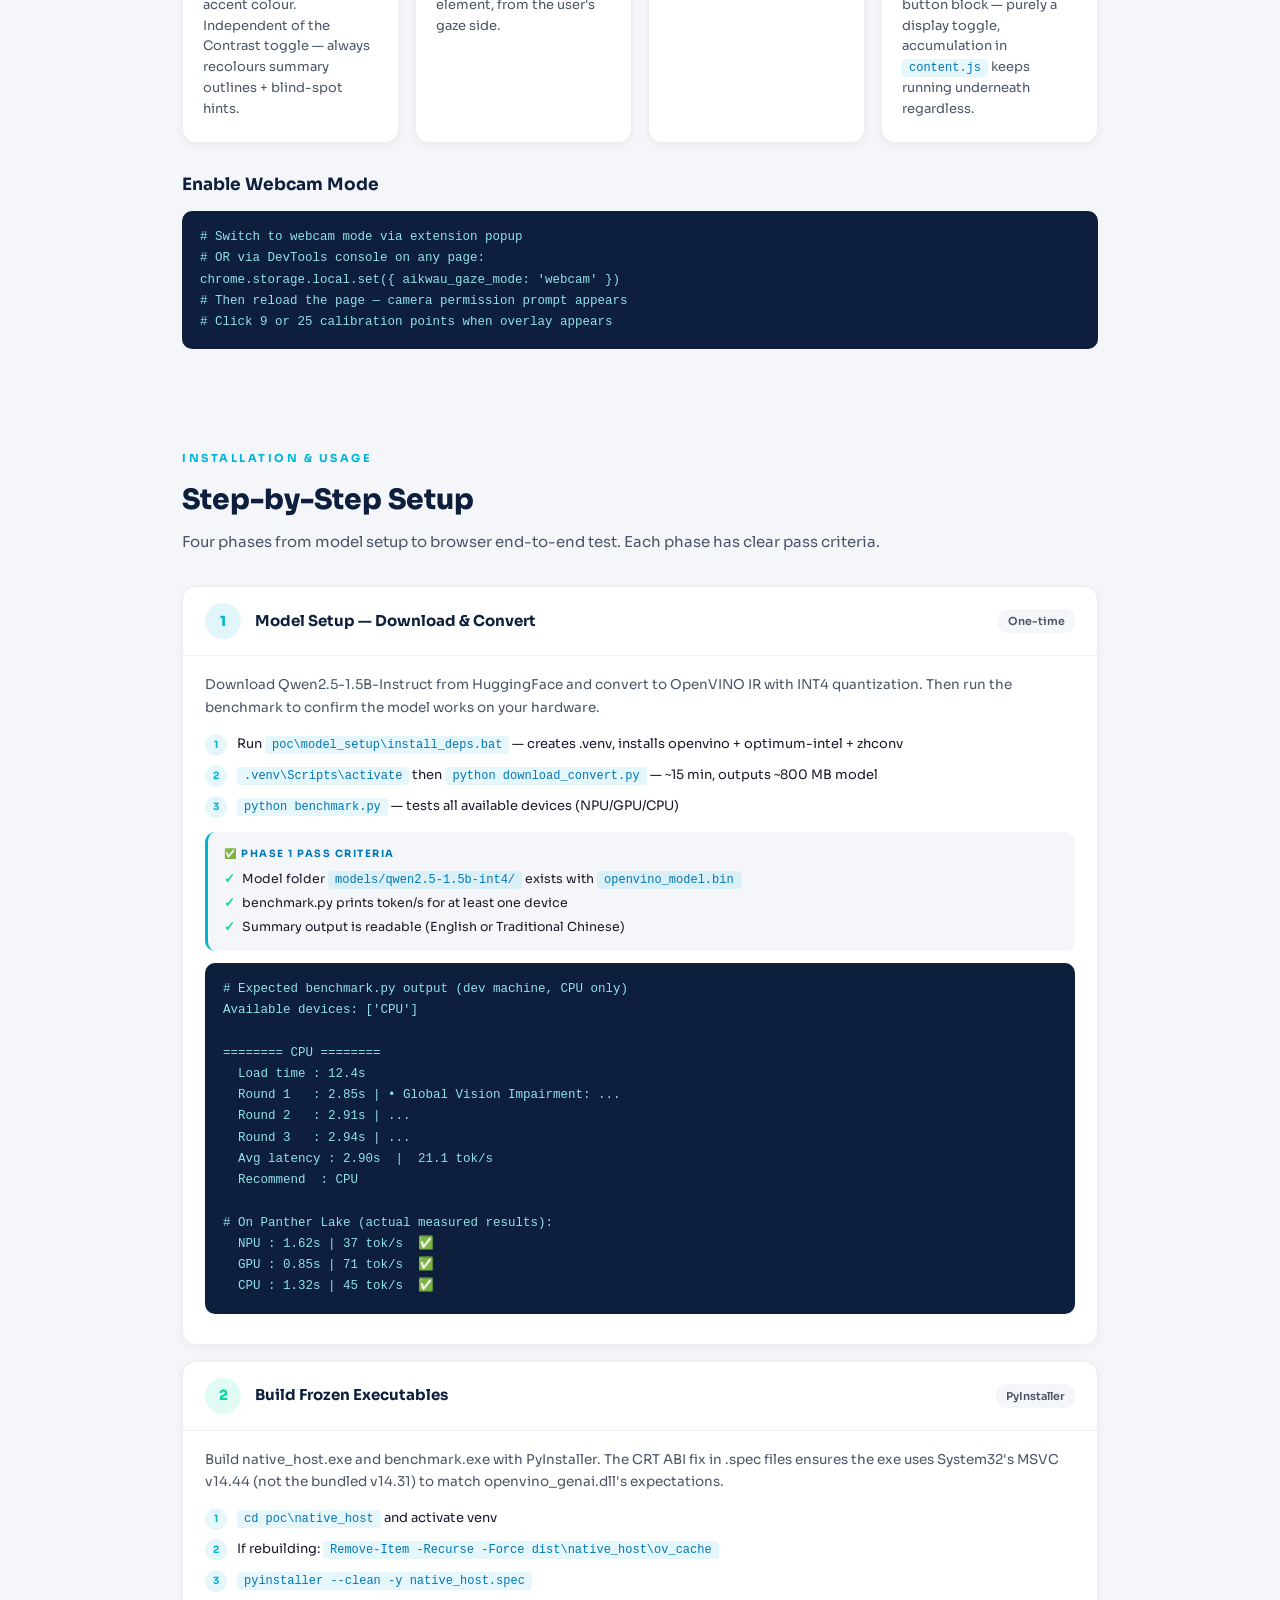
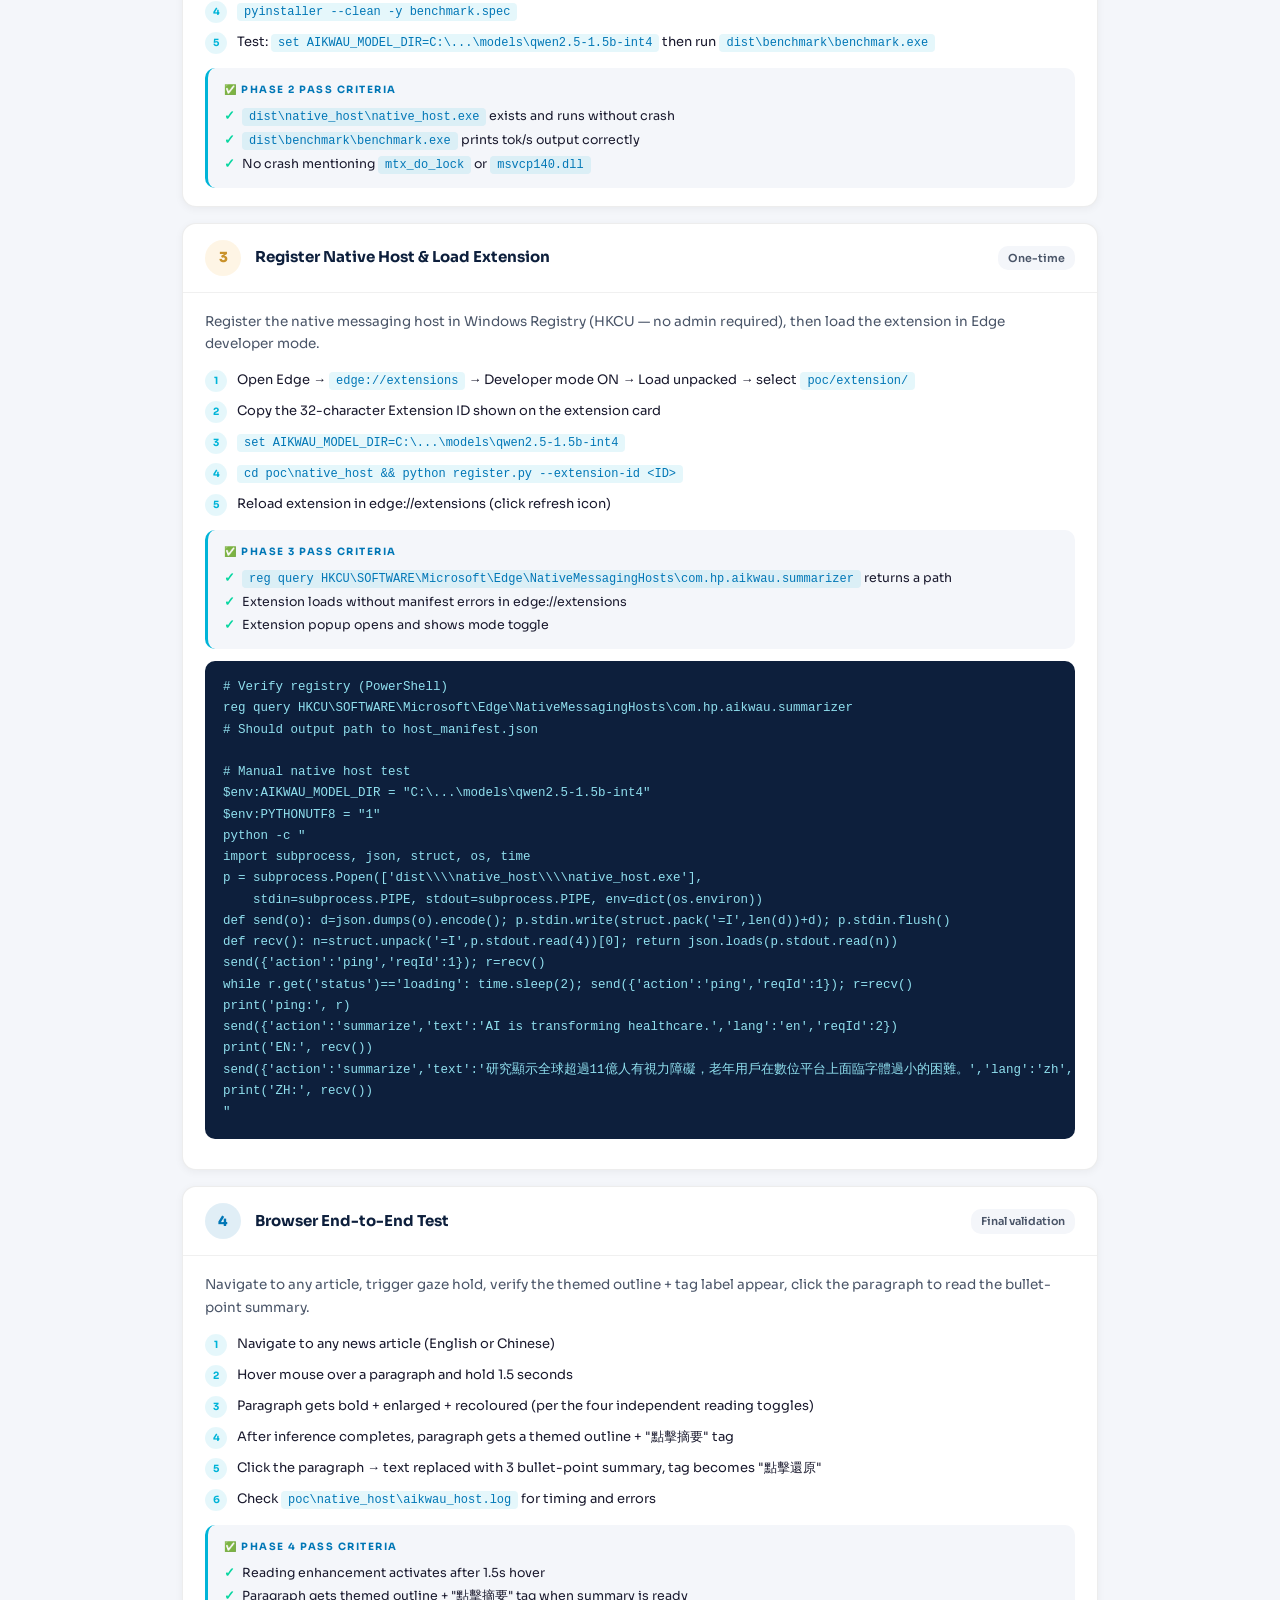
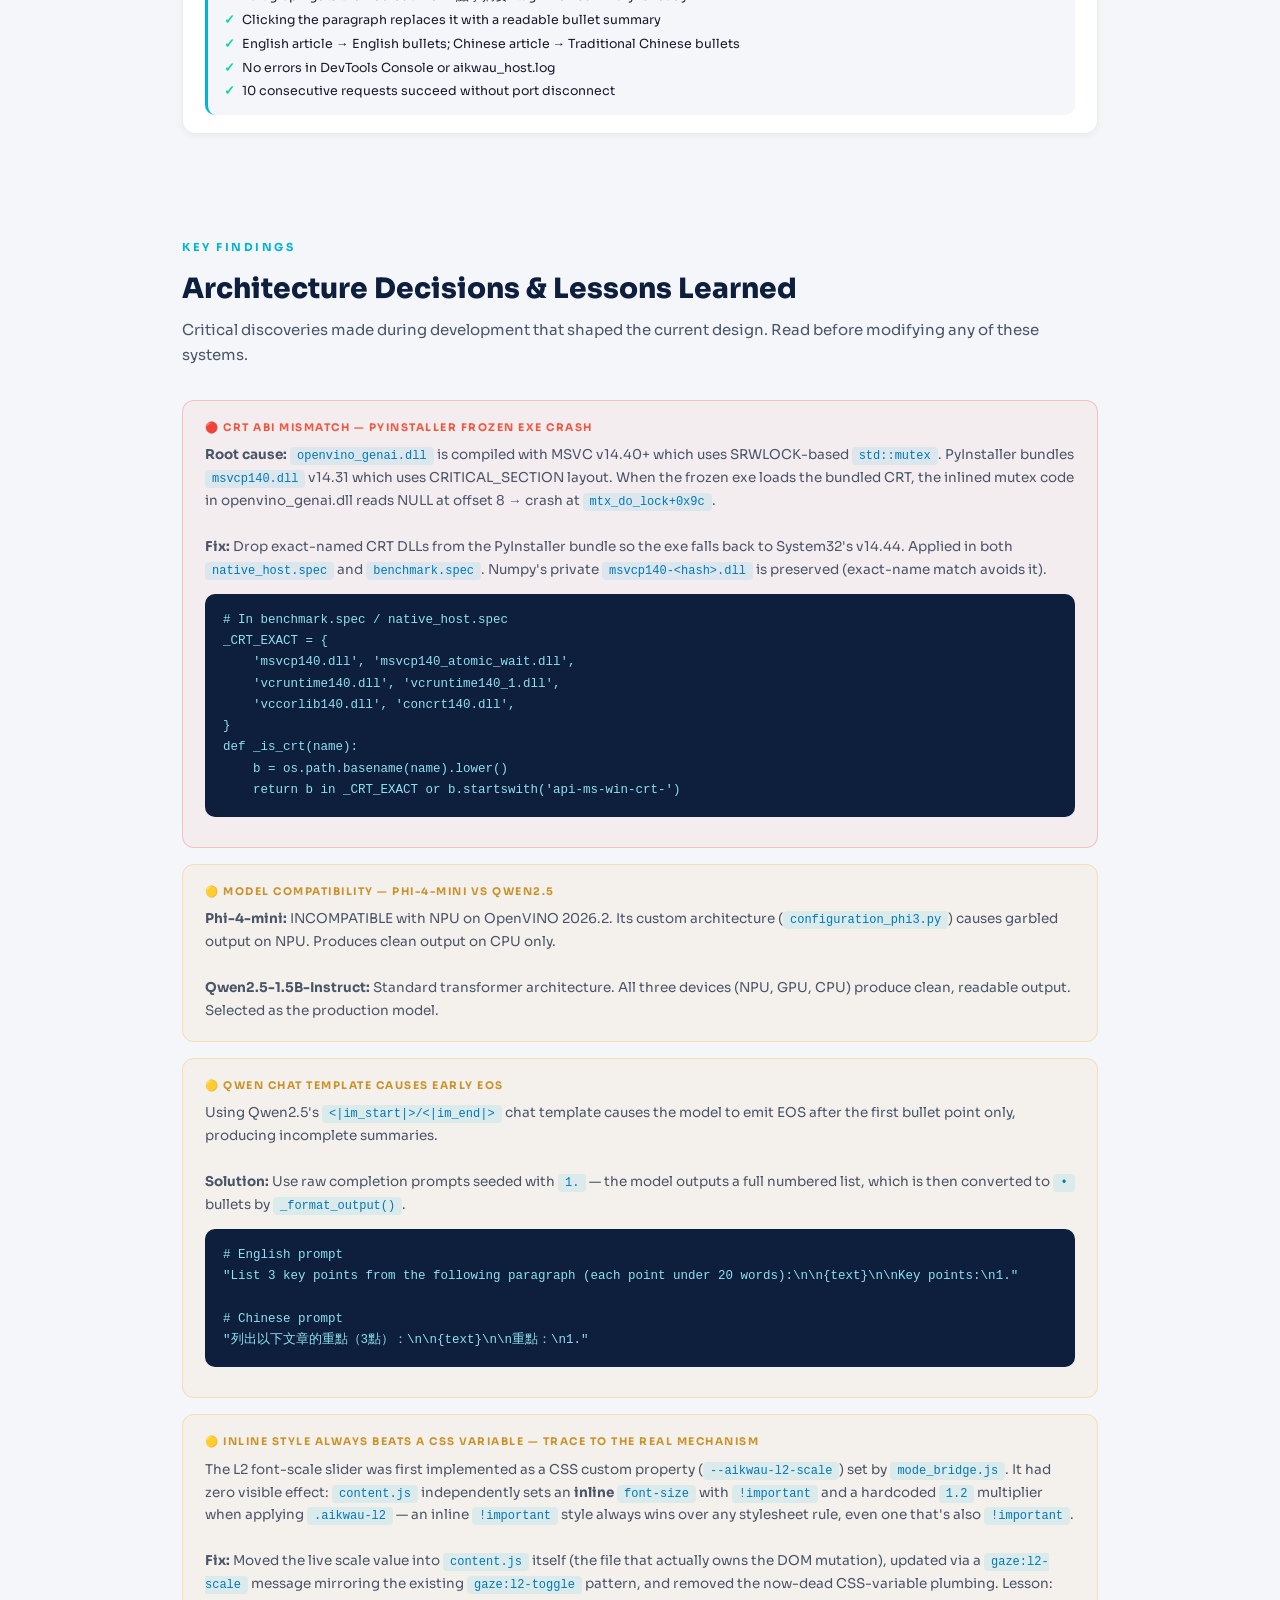
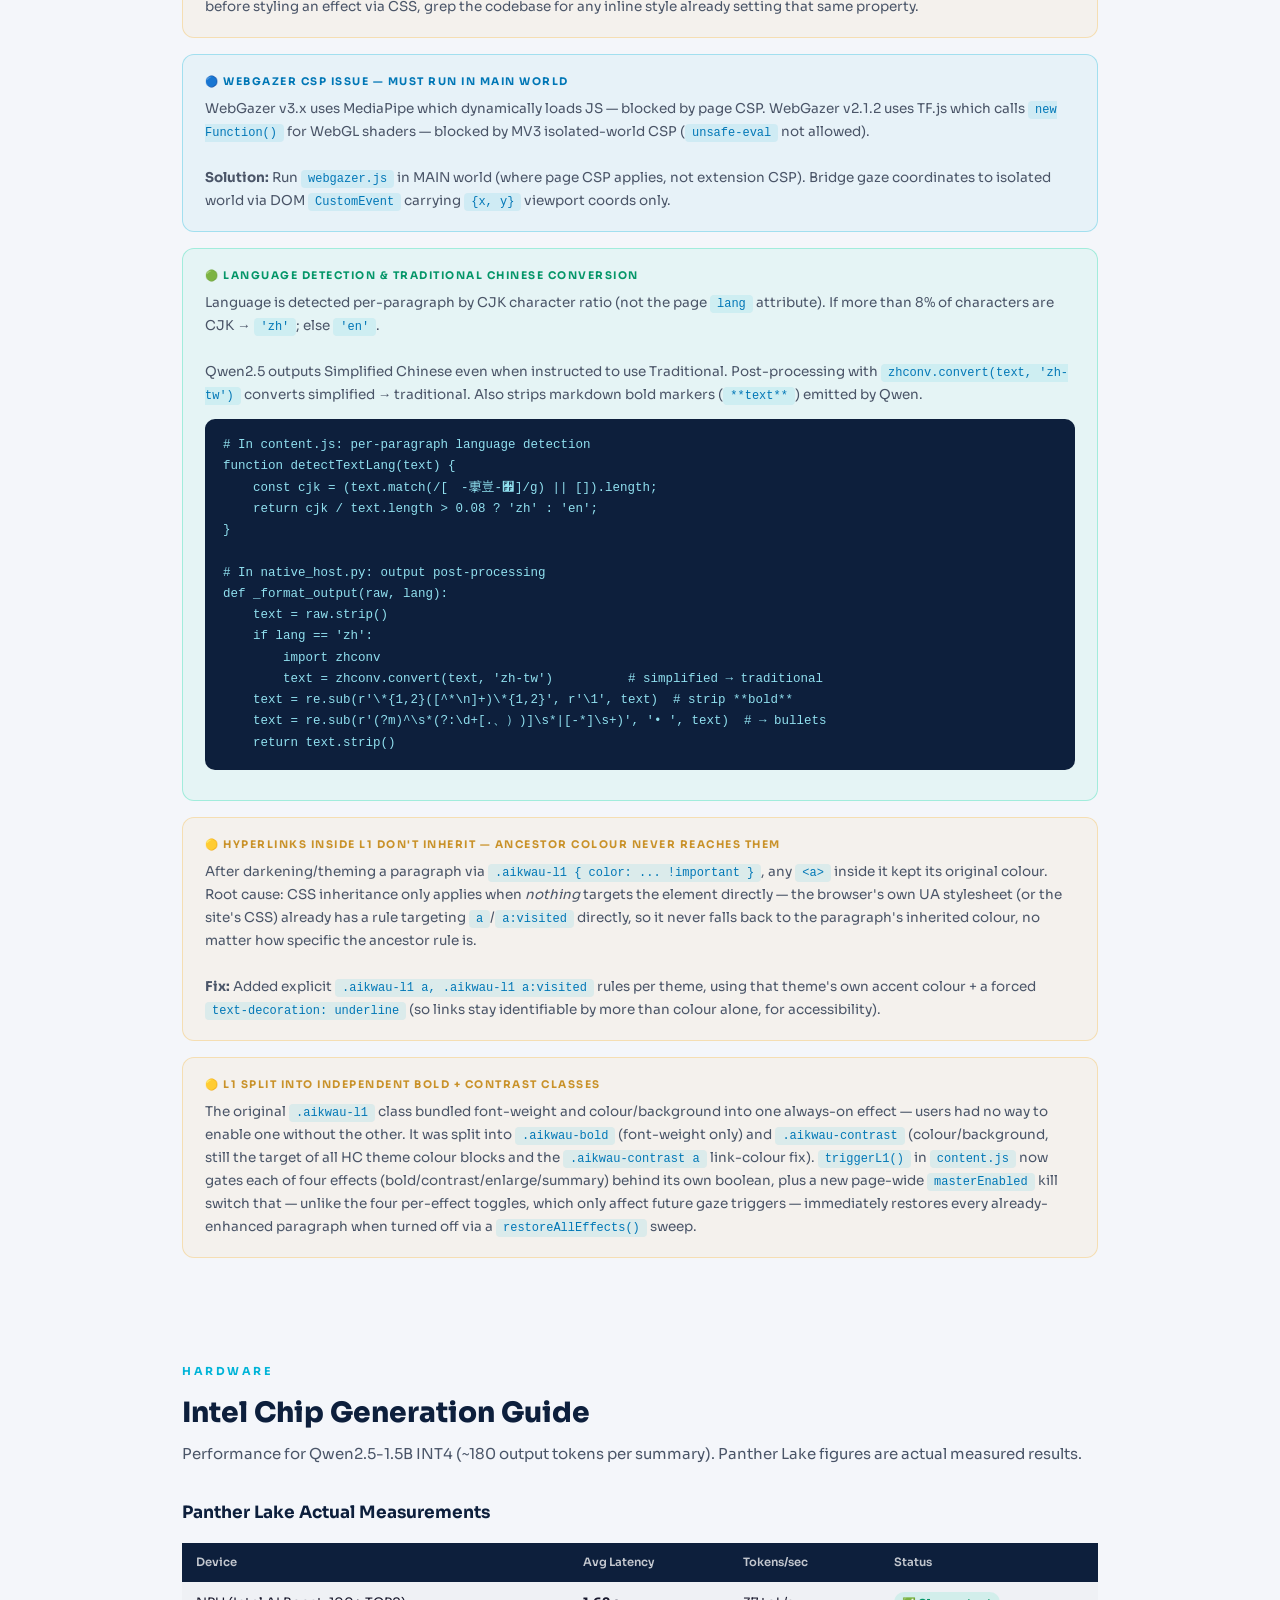
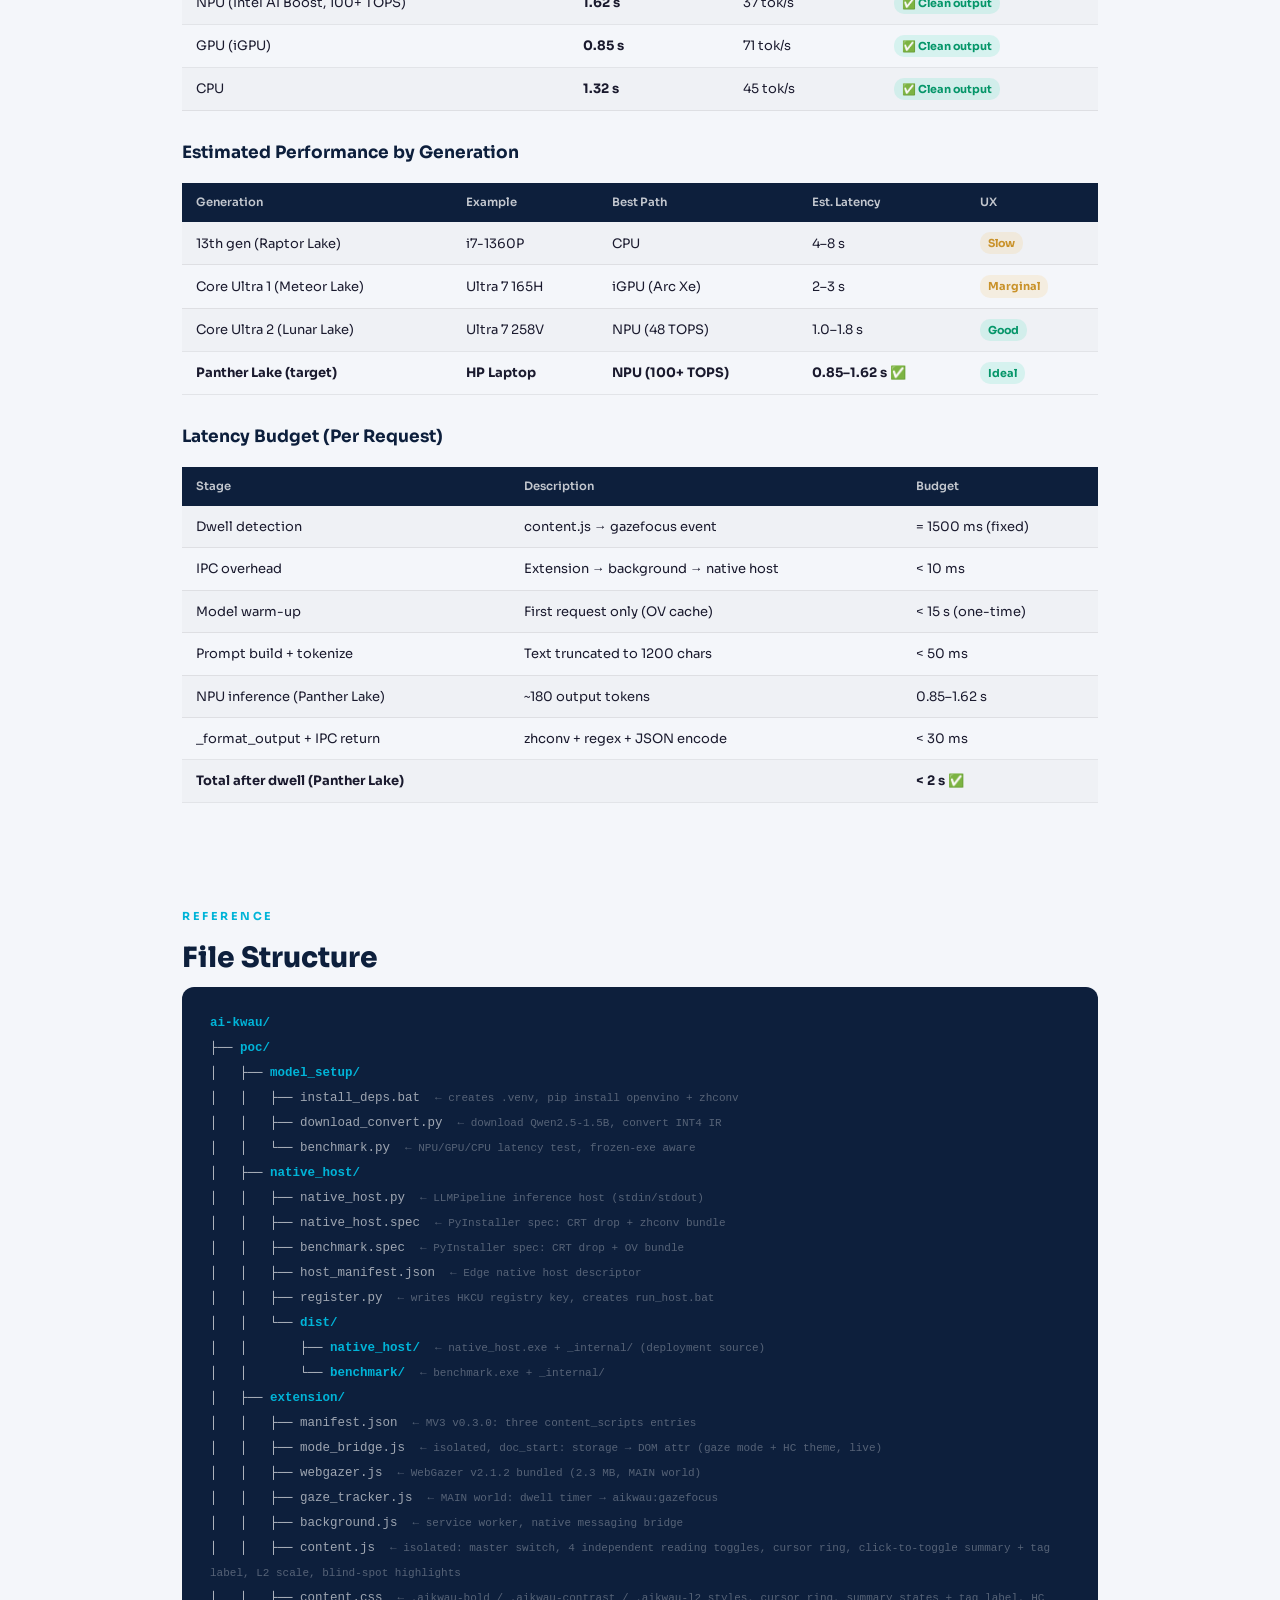
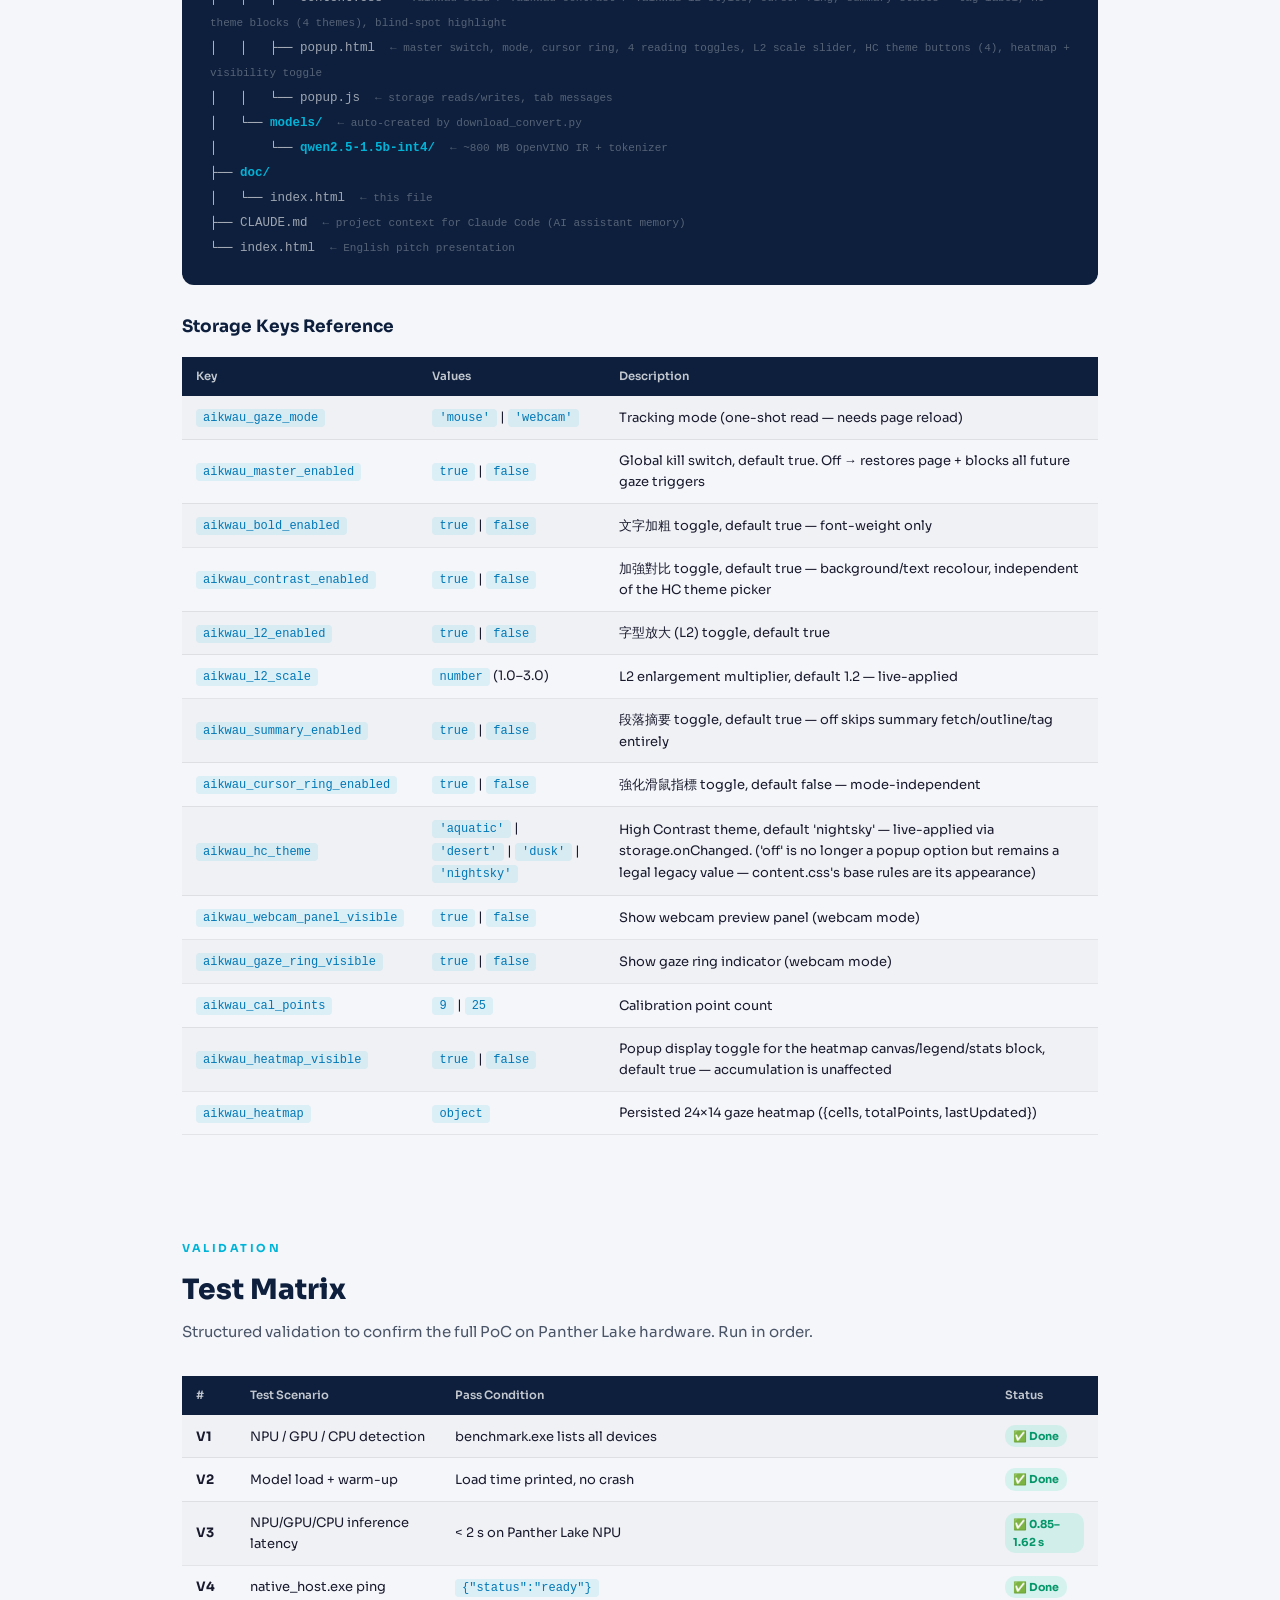
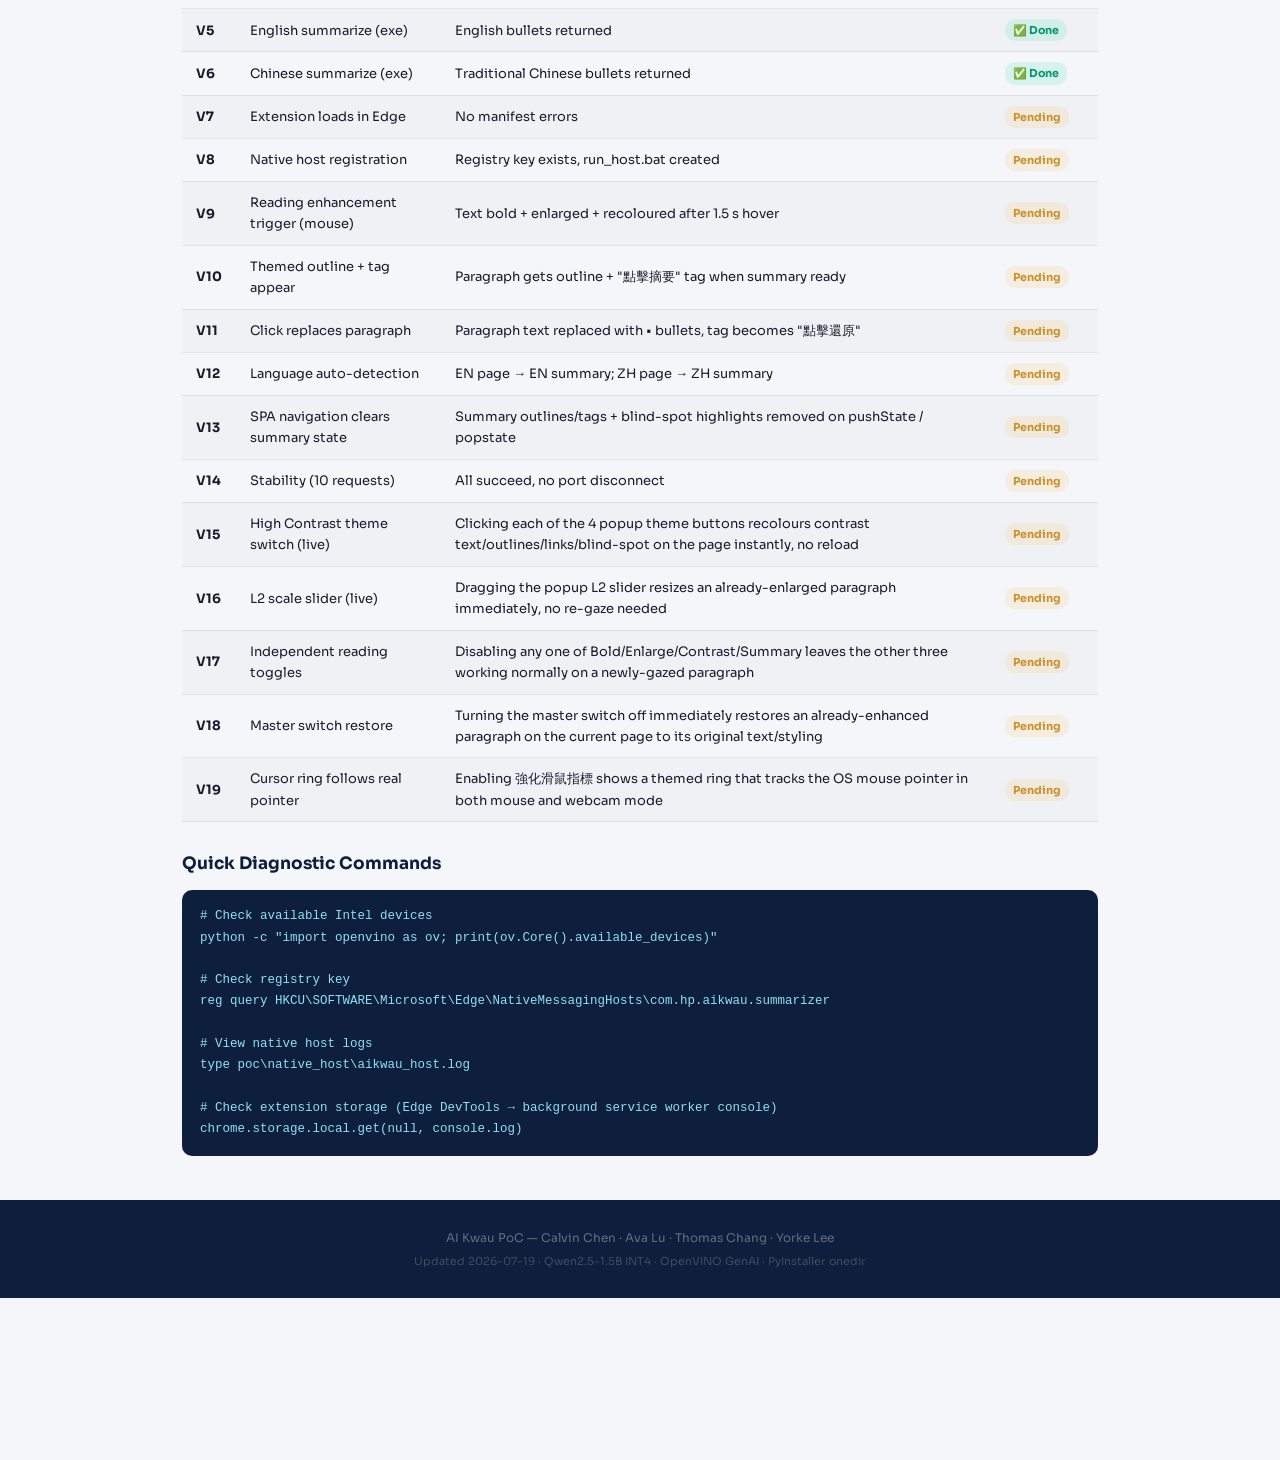
==== commit 46258620: "implement Blind-Spot Highlights switch" ====
--- a/doc/index.html
+++ b/doc/index.html
@@ -194,8 +194,8 @@
     <div class="card cyan">
       <div class="card-icon">👁</div>
       <h3><span class="en">Gaze Hold Trigger</span><span class="zh">視線停留觸發</span></h3>
-      <p class="en">Mouse hover 2 s (default) or real webcam eye tracking via WebGazer v2.1.2. When held, L1 visual enhancement activates and AI summarization begins silently.</p>
-      <p class="zh">預設以滑鼠懸停 2 秒模擬，或使用 WebGazer v2.1.2 真實眼球追蹤。停留後立即套用 L1 視覺增強，並靜默送出摘要請求。</p>
+      <p class="en">Mouse hover 1.5 s (default) or real webcam eye tracking via WebGazer v2.1.2. When held, reading-enhancement effects activate and AI summarization begins silently — each independently toggleable from the popup.</p>
+      <p class="zh">預設以滑鼠懸停 1.5 秒模擬，或使用 WebGazer v2.1.2 真實眼球追蹤。停留後套用閱讀增強效果，並靜默送出摘要請求 — 每項效果都可在彈出選單獨立開關。</p>
     </div>
     <div class="card gold">
       <div class="card-icon">🤖</div>
@@ -218,14 +218,32 @@
     <div class="card gold">
       <div class="card-icon">🎨</div>
       <h3><span class="en">High Contrast Themes</span><span class="zh">高對比主題</span></h3>
-      <p class="en">5 selectable themes (off / Aquatic / Desert / Dusk / Night Sky) recolour L1 text, summary outlines + tags, hyperlinks, and blind-spot highlights together — switching live via <span class="inline-code">chrome.storage.onChanged</span>, no page reload.</p>
-      <p class="zh">5 種可選主題（關閉 / Aquatic / Desert / Dusk / Night Sky）同時重新配色 L1 文字、摘要外框與標籤、超連結與盲點提示，透過 <span class="inline-code">chrome.storage.onChanged</span> 即時切換，不需重新整理頁面。</p>
+      <p class="en">4 selectable themes (Aquatic / Desert / Dusk / Night Sky) recolour contrast text, summary outlines + tags, hyperlinks, and blind-spot highlights together — switching live via <span class="inline-code">chrome.storage.onChanged</span>, no page reload. Independent of the separate 加強對比 (Contrast) reading toggle — the theme keeps colouring summary/blind-spot UI even when Contrast is off.</p>
+      <p class="zh">4 種可選主題（Aquatic / Desert / Dusk / Night Sky）同時重新配色對比文字、摘要外框與標籤、超連結與盲點提示，透過 <span class="inline-code">chrome.storage.onChanged</span> 即時切換，不需重新整理頁面。主題選擇獨立於「加強對比」開關之外 — 即使對比關閉，摘要/盲點提示的顏色仍會跟著主題變化。</p>
+    </div>
+    <div class="card navy">
+      <div class="card-icon">🎛️</div>
+      <h3><span class="en">Independent Reading Toggles</span><span class="zh">獨立閱讀增強開關</span></h3>
+      <p class="en">Bold / Enlarge / Contrast / Summary are four fully independent popup checkboxes (default all on). Toggling one never affects the others — e.g. Bold can stay on while Contrast is off, keeping the page's original colours.</p>
+      <p class="zh">加粗 / 放大 / 對比 / 摘要 是彈出選單裡 4 個完全獨立的開關（預設全開）。切換其中一個不會影響其他項目 — 例如可以只開加粗、關閉對比，讓段落保留原本頁面色彩。</p>
+    </div>
+    <div class="card green">
+      <div class="card-icon">🔌</div>
+      <h3><span class="en">Master Switch</span><span class="zh">全域主開關</span></h3>
+      <p class="en">A single switch at the top of the popup instantly disables the whole feature and restores every already-enhanced paragraph on the current page to its original text/styling — unlike the four reading toggles, which only affect future gaze triggers.</p>
+      <p class="zh">彈出選單最上方的大開關可立即停用整個功能，並將目前頁面上所有已套用效果的段落還原成原始文字/樣式 — 跟另外 4 個閱讀增強開關不同，那些只影響「之後新觸發」的段落。</p>
     </div>
     <div class="card red">
       <div class="card-icon">🌐</div>
       <h3><span class="en">Bilingual Summaries</span><span class="zh">中英文自動摘要</span></h3>
       <p class="en">Language detected per paragraph by CJK character ratio. English paragraphs → English bullets; Chinese paragraphs → Traditional Chinese bullets (via zhconv).</p>
       <p class="zh">每段落依 CJK 字元比例自動偵測語言。英文段落 → 英文摘要；中文段落 → 正體中文摘要（透過 zhconv 後處理）。</p>
+    </div>
+    <div class="card cyan">
+      <div class="card-icon">🖱</div>
+      <h3><span class="en">Cursor Enhancement Ring</span><span class="zh">強化滑鼠指標</span></h3>
+      <p class="en">Optional 40 px ring (default off) that follows the real OS mouse pointer via the page's global <span class="inline-code">mousemove</span> listener — mode-independent, works alongside mouse or webcam tracking, coloured per the active High Contrast theme.</p>
+      <p class="zh">可選的 40px 圓圈指標（預設關閉），透過頁面全域 <span class="inline-code">mousemove</span> 監聽器即時跟隨真實滑鼠游標 — 不分滑鼠/眼球追蹤模式皆可使用，顏色隨目前的高對比主題變化。</p>
     </div>
     <div class="card cyan">
       <div class="card-icon">📦</div>
@@ -321,10 +339,10 @@
       <div class="tl-label zh">使用者看向段落</div>
     </div>
     <div class="tl-step">
-      <div class="tl-dot">2s</div>
-      <div class="tl-day"><span class="en">L1 + request</span><span class="zh">L1 + 請求</span></div>
-      <div class="tl-label en">Text bold + dark<br>Summary requested silently</div>
-      <div class="tl-label zh">文字加粗加深<br>靜默送出摘要請求</div>
+      <div class="tl-dot">1.5s</div>
+      <div class="tl-day"><span class="en">Enhance + request</span><span class="zh">增強 + 請求</span></div>
+      <div class="tl-label en">Bold/enlarge/contrast applied<br>Summary requested silently</div>
+      <div class="tl-label zh">套用加粗/放大/對比<br>靜默送出摘要請求</div>
     </div>
     <div class="tl-step">
       <div class="tl-dot">~s</div>
@@ -401,8 +419,8 @@
     <div class="card cyan">
       <div class="card-icon">🖱</div>
       <h3><span class="en">Mouse Simulation (Default)</span><span class="zh">滑鼠模擬（預設）</span></h3>
-      <p class="en">Hover any paragraph for 2 seconds. No webcam, no calibration. Works on any machine. Use for PoC demo.</p>
-      <p class="zh">停留在任意段落 2 秒即觸發。不需攝影機、不需校準。任何機器均可使用，適合 PoC 展示。</p>
+      <p class="en">Hover any paragraph for 1.5 seconds. No webcam, no calibration. Works on any machine. Use for PoC demo.</p>
+      <p class="zh">停留在任意段落 1.5 秒即觸發。不需攝影機、不需校準。任何機器均可使用，適合 PoC 展示。</p>
     </div>
     <div class="card gold">
       <div class="card-icon">👁</div>
@@ -413,21 +431,33 @@
   </div>
 
   <h3 class="sub"><span class="en">Popup Controls</span><span class="zh">彈出選單功能</span></h3>
+  <p class="section-sub en" style="margin-bottom:16px;">Layout top-to-bottom: master switch → mode + cursor ring → 閱讀增強 (4 independent toggles) → High Contrast theme → calibration → heatmap.</p>
+  <p class="section-sub zh" style="margin-bottom:16px;">由上到下排列：全域主開關 → 模式選擇 + 強化滑鼠指標 → 閱讀增強（4 個獨立開關）→ 高對比主題 → 校準 → 視線熱圖。</p>
   <div class="card-grid" style="grid-template-columns:repeat(auto-fit,minmax(200px,1fr));">
+    <div class="card navy">
+      <h3><span class="en">Master Switch</span><span class="zh">全域主開關</span></h3>
+      <p class="en">Big switch at the very top. Off → immediately restores every already-enhanced paragraph on the page and stops all future gaze triggers (bold/enlarge/contrast/summary/heatmap accumulation). Rest of the popup greys out while off.</p>
+      <p class="zh">位於彈出選單最上方的大開關。關閉時立即還原頁面上所有已增強的段落，並停止之後所有注視觸發（加粗/放大/對比/摘要/熱圖累積）。關閉時其餘選單項目會灰階不可互動。</p>
+    </div>
     <div class="card navy">
       <h3><span class="en">Mode Switch</span><span class="zh">模式切換</span></h3>
       <p class="en">Mouse mode / Webcam mode toggle. Reloads page tracking on switch.</p>
       <p class="zh">滑鼠模式 / 眼球追蹤切換，切換後重新初始化追蹤。</p>
     </div>
     <div class="card navy">
-      <h3><span class="en">L2 Text Enlargement</span><span class="zh">L2 文字放大</span></h3>
-      <p class="en">Toggle + adjustable slider (1.0×–3.0×, default 1.2×) on hovered paragraph. Dragging the slider live-resizes already-enlarged text immediately — no re-gaze needed. Applied together with L1.</p>
-      <p class="zh">開關 + 可調式拉桿（1.0×–3.0×，預設 1.2×）。拖曳拉桿時，已放大的段落會即時跟著變化，不需重新注視。與 L1 同步套用。</p>
+      <h3><span class="en">Cursor Enhancement Ring</span><span class="zh">強化滑鼠指標</span></h3>
+      <p class="en">Independent checkbox (default off). Mode-independent — a themed ring follows the real mouse pointer regardless of mouse/webcam mode.</p>
+      <p class="zh">獨立 checkbox（預設關閉）。不分模式 — 主題色圓圈會跟隨真實滑鼠游標，不論目前是滑鼠或眼球追蹤模式。</p>
+    </div>
+    <div class="card navy">
+      <h3><span class="en">Reading Enhancement (4 toggles)</span><span class="zh">閱讀增強（4 個開關）</span></h3>
+      <p class="en"><strong>文字加粗</strong> (bold weight only) · <strong>字型放大</strong> (slider 1.0×–3.0×, default 1.2×, live-resizes without re-gaze; slider greys out when off) · <strong>加強對比</strong> (background/text recolour, themed) · <strong>段落摘要</strong> (AI fetch + click-to-toggle). All four default on and are fully independent — e.g. disabling Contrast leaves Bold/Enlarge/Summary unaffected.</p>
+      <p class="zh"><strong>文字加粗</strong>（只管字重）· <strong>字型放大</strong>（拉桿 1.0×–3.0×，預設 1.2×，即時調整不需重新注視；關閉時拉桿灰階）· <strong>加強對比</strong>（背景/文字變色，隨主題）· <strong>段落摘要</strong>（AI 摘要 + 點擊切換）。4 個都預設開啟且完全獨立 — 例如關閉「對比」不影響加粗/放大/摘要。</p>
     </div>
     <div class="card navy">
       <h3><span class="en">High Contrast Themes</span><span class="zh">高對比主題</span></h3>
-      <p class="en">5-button theme grid (off / Aquatic / Desert / Dusk / Night Sky), each button previewing its own theme's colours directly. Selection shown as a glow ring in the theme's own accent colour.</p>
-      <p class="zh">5 顆主題按鈕（關閉 / Aquatic / Desert / Dusk / Night Sky），每顆按鈕直接預覽該主題配色，選中狀態以該主題的強調色發光外框標示。</p>
+      <p class="en">4-button theme grid (Aquatic / Desert / Dusk / Night Sky), each button previewing its own theme's colours directly. Selection shown as a glow ring in the theme's own accent colour. Independent of the Contrast toggle — always recolours summary outlines + blind-spot hints.</p>
+      <p class="zh">4 顆主題按鈕（Aquatic / Desert / Dusk / Night Sky），每顆按鈕直接預覽該主題配色，選中狀態以該主題的強調色發光外框標示。獨立於「加強對比」開關之外 — 摘要外框與盲點提示的顏色永遠跟著主題變化。</p>
     </div>
     <div class="card navy">
       <h3><span class="en">Blind-Spot Highlights</span><span class="zh">盲點提示</span></h3>
@@ -436,13 +466,13 @@
     </div>
     <div class="card navy">
       <h3><span class="en">Calibration</span><span class="zh">校準</span></h3>
-      <p class="en">9-point / 25-point calibration overlay. Recalibrate button. Only shown in webcam mode.</p>
-      <p class="zh">9 點 / 25 點校準介面，含重新校準按鈕，僅在眼球追蹤模式顯示。</p>
+      <p class="en">9-point / 25-point calibration overlay. Recalibrate button (now grouped directly under the point-count selector). Only shown in webcam mode.</p>
+      <p class="zh">9 點 / 25 點校準介面，重新校準按鈕已移到點數選擇區塊正下方。僅在眼球追蹤模式顯示。</p>
     </div>
     <div class="card navy">
-      <h3><span class="en">Heatmap</span><span class="zh">熱點圖</span></h3>
-      <p class="en">24×14 grid heat visualization of gaze distribution. Clear button resets.</p>
-      <p class="zh">24×14 網格視線分布熱點圖，附清除按鈕。</p>
+      <h3><span class="en">Heatmap</span><span class="zh">視線熱圖</span></h3>
+      <p class="en">24×14 grid heat visualization of gaze distribution, with a clear button. A separate 「顯示視線熱圖」checkbox collapses the canvas/legend/stats/clear-button block — purely a display toggle, accumulation in <span class="inline-code">content.js</span> keeps running underneath regardless.</p>
+      <p class="zh">24×14 網格視線分布熱點圖，附清除按鈕。另有獨立的「顯示視線熱圖」checkbox 可收合 canvas/圖例/統計/清除按鈕整塊 — 純粹是顯示開關，<span class="inline-code">content.js</span> 背後的累積邏輯不受影響，持續運作。</p>
     </div>
   </div>
 
@@ -593,8 +623,8 @@
       <p class="zh">瀏覽任意文章，觸發視線停留，確認主題外框與標籤出現，點擊段落閱讀條列式摘要。</p>
       <div class="step-list">
         <div class="step"><div class="step-dot cmd">1</div><span><span class="en">Navigate to any news article (English or Chinese)</span><span class="zh">瀏覽任意新聞文章（英文或中文）</span></span></div>
-        <div class="step"><div class="step-dot cmd">2</div><span><span class="en">Hover mouse over a paragraph and hold 2 seconds</span><span class="zh">將滑鼠停留在段落上 2 秒</span></span></div>
-        <div class="step"><div class="step-dot cmd">3</div><span><span class="en">Paragraph text darkens + bold (L1 effect)</span><span class="zh">段落文字變深加粗（L1 效果）</span></span></div>
+        <div class="step"><div class="step-dot cmd">2</div><span><span class="en">Hover mouse over a paragraph and hold 1.5 seconds</span><span class="zh">將滑鼠停留在段落上 1.5 秒</span></span></div>
+        <div class="step"><div class="step-dot cmd">3</div><span><span class="en">Paragraph gets bold + enlarged + recoloured (per the four independent reading toggles)</span><span class="zh">段落套用加粗 + 放大 + 對比變色（依 4 個獨立開關的目前狀態）</span></span></div>
         <div class="step"><div class="step-dot cmd">4</div><span><span class="en">After inference completes, paragraph gets a themed outline + "點擊摘要" tag</span><span class="zh">AI 推論完成後，段落套用主題外框並顯示「點擊摘要」標籤</span></span></div>
         <div class="step"><div class="step-dot cmd">5</div><span><span class="en">Click the paragraph → text replaced with 3 bullet-point summary, tag becomes "點擊還原"</span><span class="zh">點擊段落 → 文字替換為 3 條摘要重點，標籤變為「點擊還原」</span></span></div>
         <div class="step"><div class="step-dot cmd">6</div><span><span class="en">Check </span><span class="zh">查看 </span><span class="inline-code">poc\native_host\aikwau_host.log</span><span class="en"> for timing and errors</span><span class="zh"> 確認時間與錯誤記錄</span></span></div>
@@ -602,7 +632,7 @@
       <div class="test-box">
         <div class="test-label"><span class="en">✅ Phase 4 Pass Criteria</span><span class="zh">✅ 階段 4 通過條件</span></div>
         <ul>
-          <li><span class="en">L1 effect activates after 2s hover</span><span class="zh">滑鼠懸停 2 秒後 L1 效果啟動</span></li>
+          <li><span class="en">Reading enhancement activates after 1.5s hover</span><span class="zh">滑鼠懸停 1.5 秒後閱讀增強效果啟動</span></li>
           <li><span class="en">Paragraph gets themed outline + "點擊摘要" tag when summary is ready</span><span class="zh">摘要完成後段落套用主題外框與「點擊摘要」標籤</span></li>
           <li><span class="en">Clicking the paragraph replaces it with a readable bullet summary</span><span class="zh">點擊段落後替換為可讀的條列式摘要</span></li>
           <li><span class="en">English article → English bullets; Chinese article → Traditional Chinese bullets</span><span class="zh">英文文章 → 英文摘要；中文文章 → 正體中文摘要</span></li>
@@ -705,6 +735,12 @@
     <p class="zh">段落套用 <span class="inline-code">.aikwau-l1 { color: ... !important }</span> 變深/套色後，裡面的 <span class="inline-code">&lt;a&gt;</span> 依然維持原本顏色。根本原因：CSS 繼承只在「完全沒有規則直接命中該元素」時才生效 — 瀏覽器內建樣式表（或網站自己的 CSS）本來就有規則直接命中 <span class="inline-code">a</span>/<span class="inline-code">a:visited</span>，所以無論祖先規則的優先度多高，都不會退回去繼承段落的顏色。<br><br>
     <strong>修正方式：</strong>為每個主題新增 <span class="inline-code">.aikwau-l1 a, .aikwau-l1 a:visited</span> 規則，套用該主題自己的強調色，並強制加上 <span class="inline-code">text-decoration: underline</span>（確保連結不只靠顏色辨識，符合無障礙原則）。</p>
   </div>
+
+  <div class="finding gold">
+    <div class="finding-label">🟡 <span class="en">L1 Split Into Independent Bold + Contrast Classes</span><span class="zh">L1 拆分為獨立的加粗與對比 class</span></div>
+    <p class="en">The original <span class="inline-code">.aikwau-l1</span> class bundled font-weight and colour/background into one always-on effect — users had no way to enable one without the other. It was split into <span class="inline-code">.aikwau-bold</span> (font-weight only) and <span class="inline-code">.aikwau-contrast</span> (colour/background, still the target of all HC theme colour blocks and the <span class="inline-code">.aikwau-contrast a</span> link-colour fix). <span class="inline-code">triggerL1()</span> in <span class="inline-code">content.js</span> now gates each of four effects (bold/contrast/enlarge/summary) behind its own boolean, plus a new page-wide <span class="inline-code">masterEnabled</span> kill switch that — unlike the four per-effect toggles, which only affect future gaze triggers — immediately restores every already-enhanced paragraph when turned off via a <span class="inline-code">restoreAllEffects()</span> sweep.</p>
+    <p class="zh">原本的 <span class="inline-code">.aikwau-l1</span> class 把字重與顏色/背景綁在同一個永遠一起套用的效果裡 — 使用者無法只開其中一項。後來拆成 <span class="inline-code">.aikwau-bold</span>（只管字重）與 <span class="inline-code">.aikwau-contrast</span>（顏色/背景，也是所有高對比主題色塊與 <span class="inline-code">.aikwau-contrast a</span> 連結顏色修正的套用目標）。<span class="inline-code">content.js</span> 的 <span class="inline-code">triggerL1()</span> 現在把 4 個效果（加粗/對比/放大/摘要）各自用獨立布林值控制，另外新增一個全頁面的 <span class="inline-code">masterEnabled</span> 主開關 — 跟另外 4 個各自的開關不同（那些只影響之後新觸發的段落），主開關關閉時會立即透過 <span class="inline-code">restoreAllEffects()</span> 把頁面上所有已增強的段落還原。</p>
+  </div>
 </section>
 
 <!-- ═══════════════════════════════════════════════════════════ HARDWARE -->
@@ -788,7 +824,7 @@
       <th><span class="en">Description</span><span class="zh">說明</span></th>
       <th><span class="en">Budget</span><span class="zh">預算</span></th>
     </tr>
-    <tr><td><span class="en">Dwell detection</span><span class="zh">停留偵測</span></td><td><span class="en">content.js → gazefocus event</span><span class="zh">content.js → gazefocus 事件</span></td><td>= 2000 ms (fixed)</td></tr>
+    <tr><td><span class="en">Dwell detection</span><span class="zh">停留偵測</span></td><td><span class="en">content.js → gazefocus event</span><span class="zh">content.js → gazefocus 事件</span></td><td>= 1500 ms (fixed)</td></tr>
     <tr><td><span class="en">IPC overhead</span><span class="zh">IPC 開銷</span></td><td><span class="en">Extension → background → native host</span><span class="zh">擴充功能 → background → 原生主機</span></td><td>&lt; 10 ms</td></tr>
     <tr><td><span class="en">Model warm-up</span><span class="zh">模型預熱</span></td><td><span class="en">First request only (OV cache)</span><span class="zh">僅第一次請求（OV 快取後免預熱）</span></td><td>&lt; 15 s (one-time)</td></tr>
     <tr><td><span class="en">Prompt build + tokenize</span><span class="zh">Prompt 建構 + tokenize</span></td><td><span class="en">Text truncated to 1200 chars</span><span class="zh">文字截斷至 1200 字元</span></td><td>&lt; 50 ms</td></tr>
@@ -824,9 +860,9 @@
     │&nbsp;&nbsp; │&nbsp;&nbsp; ├── <span class="file">webgazer.js</span>&nbsp;&nbsp;<span class="comment en">← WebGazer v2.1.2 bundled (2.3 MB, MAIN world)</span><span class="comment zh">← WebGazer v2.1.2 已打包（2.3 MB，MAIN world）</span><br>
     │&nbsp;&nbsp; │&nbsp;&nbsp; ├── <span class="file">gaze_tracker.js</span>&nbsp;&nbsp;<span class="comment en">← MAIN world: dwell timer → aikwau:gazefocus</span><span class="comment zh">← MAIN world：停留計時 → aikwau:gazefocus</span><br>
     │&nbsp;&nbsp; │&nbsp;&nbsp; ├── <span class="file">background.js</span>&nbsp;&nbsp;<span class="comment en">← service worker, native messaging bridge</span><span class="comment zh">← service worker，原生訊息橋接</span><br>
-    │&nbsp;&nbsp; │&nbsp;&nbsp; ├── <span class="file">content.js</span>&nbsp;&nbsp;<span class="comment en">← isolated: L1, click-to-toggle summary + tag label, L2 scale, blind-spot highlights</span><span class="comment zh">← isolated：L1、點擊切換摘要 + 標籤、L2 放大倍率、盲點提示</span><br>
-    │&nbsp;&nbsp; │&nbsp;&nbsp; ├── <span class="file">content.css</span>&nbsp;&nbsp;<span class="comment en">← L1/L2 styles, summary states + tag label, HC theme blocks, blind-spot highlight</span><span class="comment zh">← L1/L2 樣式、摘要狀態 + 標籤、高對比主題色塊、盲點提示</span><br>
-    │&nbsp;&nbsp; │&nbsp;&nbsp; ├── <span class="file">popup.html</span>&nbsp;&nbsp;<span class="comment en">← mode, L2 scale slider, HC theme buttons, heatmap</span><span class="comment zh">← 模式、L2 放大拉桿、高對比主題按鈕、熱圖 UI</span><br>
+    │&nbsp;&nbsp; │&nbsp;&nbsp; ├── <span class="file">content.js</span>&nbsp;&nbsp;<span class="comment en">← isolated: master switch, 4 independent reading toggles, cursor ring, click-to-toggle summary + tag label, L2 scale, blind-spot highlights</span><span class="comment zh">← isolated：全域主開關、4 個獨立閱讀增強開關、滑鼠指標圓圈、點擊切換摘要 + 標籤、L2 放大倍率、盲點提示</span><br>
+    │&nbsp;&nbsp; │&nbsp;&nbsp; ├── <span class="file">content.css</span>&nbsp;&nbsp;<span class="comment en">← .aikwau-bold / .aikwau-contrast / .aikwau-l2 styles, cursor ring, summary states + tag label, HC theme blocks (4 themes), blind-spot highlight</span><span class="comment zh">← .aikwau-bold / .aikwau-contrast / .aikwau-l2 樣式、滑鼠指標圓圈、摘要狀態 + 標籤、高對比主題色塊（4 種）、盲點提示</span><br>
+    │&nbsp;&nbsp; │&nbsp;&nbsp; ├── <span class="file">popup.html</span>&nbsp;&nbsp;<span class="comment en">← master switch, mode, cursor ring, 4 reading toggles, L2 scale slider, HC theme buttons (4), heatmap + visibility toggle</span><span class="comment zh">← 全域主開關、模式、滑鼠指標圓圈、4 個閱讀增強開關、L2 放大拉桿、高對比主題按鈕（4 個）、熱圖 + 顯示開關</span><br>
     │&nbsp;&nbsp; │&nbsp;&nbsp; └── <span class="file">popup.js</span>&nbsp;&nbsp;<span class="comment en">← storage reads/writes, tab messages</span><span class="comment zh">← 儲存讀寫，tab 訊息</span><br>
     │&nbsp;&nbsp; └── <span class="dir">models/</span>&nbsp;&nbsp;<span class="comment en">← auto-created by download_convert.py</span><span class="comment zh">← 由 download_convert.py 自動建立</span><br>
     │&nbsp;&nbsp;&nbsp;&nbsp;&nbsp;&nbsp; └── <span class="dir">qwen2.5-1.5b-int4/</span>&nbsp;&nbsp;<span class="comment en">← ~800 MB OpenVINO IR + tokenizer</span><span class="comment zh">← 約 800 MB OpenVINO IR + tokenizer</span><br>
@@ -844,12 +880,18 @@
       <th><span class="en">Description</span><span class="zh">說明</span></th>
     </tr>
     <tr><td><span class="inline-code">aikwau_gaze_mode</span></td><td><span class="inline-code">'mouse'</span> | <span class="inline-code">'webcam'</span></td><td><span class="en">Tracking mode (one-shot read — needs page reload)</span><span class="zh">追蹤模式（單次讀取，需重新整理頁面）</span></td></tr>
-    <tr><td><span class="inline-code">aikwau_l2_enabled</span></td><td><span class="inline-code">true</span> | <span class="inline-code">false</span></td><td><span class="en">L2 font enlargement toggle</span><span class="zh">L2 字型放大開關</span></td></tr>
+    <tr><td><span class="inline-code">aikwau_master_enabled</span></td><td><span class="inline-code">true</span> | <span class="inline-code">false</span></td><td><span class="en">Global kill switch, default true. Off → restores page + blocks all future gaze triggers</span><span class="zh">全域主開關，預設 true。關閉 → 還原頁面並擋掉之後所有注視觸發</span></td></tr>
+    <tr><td><span class="inline-code">aikwau_bold_enabled</span></td><td><span class="inline-code">true</span> | <span class="inline-code">false</span></td><td><span class="en">文字加粗 toggle, default true — font-weight only</span><span class="zh">文字加粗開關，預設 true — 只管字重</span></td></tr>
+    <tr><td><span class="inline-code">aikwau_contrast_enabled</span></td><td><span class="inline-code">true</span> | <span class="inline-code">false</span></td><td><span class="en">加強對比 toggle, default true — background/text recolour, independent of the HC theme picker</span><span class="zh">加強對比開關，預設 true — 背景/文字變色，獨立於高對比主題選擇之外</span></td></tr>
+    <tr><td><span class="inline-code">aikwau_l2_enabled</span></td><td><span class="inline-code">true</span> | <span class="inline-code">false</span></td><td><span class="en">字型放大 (L2) toggle, default true</span><span class="zh">字型放大 (L2) 開關，預設 true</span></td></tr>
     <tr><td><span class="inline-code">aikwau_l2_scale</span></td><td><span class="inline-code">number</span> (1.0–3.0)</td><td><span class="en">L2 enlargement multiplier, default 1.2 — live-applied</span><span class="zh">L2 放大倍率，預設 1.2，即時套用</span></td></tr>
-    <tr><td><span class="inline-code">aikwau_hc_theme</span></td><td><span class="inline-code">'off'</span> | <span class="inline-code">'aquatic'</span> | <span class="inline-code">'desert'</span> | <span class="inline-code">'dusk'</span> | <span class="inline-code">'nightsky'</span></td><td><span class="en">High Contrast theme, default 'nightsky' — live-applied via storage.onChanged</span><span class="zh">高對比主題，預設 'nightsky'，透過 storage.onChanged 即時套用</span></td></tr>
+    <tr><td><span class="inline-code">aikwau_summary_enabled</span></td><td><span class="inline-code">true</span> | <span class="inline-code">false</span></td><td><span class="en">段落摘要 toggle, default true — off skips summary fetch/outline/tag entirely</span><span class="zh">段落摘要開關，預設 true — 關閉時完全跳過摘要抓取/外框/標籤</span></td></tr>
+    <tr><td><span class="inline-code">aikwau_cursor_ring_enabled</span></td><td><span class="inline-code">true</span> | <span class="inline-code">false</span></td><td><span class="en">強化滑鼠指標 toggle, default false — mode-independent</span><span class="zh">強化滑鼠指標開關，預設 false — 不分模式</span></td></tr>
+    <tr><td><span class="inline-code">aikwau_hc_theme</span></td><td><span class="inline-code">'aquatic'</span> | <span class="inline-code">'desert'</span> | <span class="inline-code">'dusk'</span> | <span class="inline-code">'nightsky'</span></td><td><span class="en">High Contrast theme, default 'nightsky' — live-applied via storage.onChanged. ('off' is no longer a popup option but remains a legal legacy value — content.css's base rules are its appearance)</span><span class="zh">高對比主題，預設 'nightsky'，透過 storage.onChanged 即時套用。（'off' 已從 popup 移除，但仍是合法的舊值 — content.css 的基礎樣式即為其外觀）</span></td></tr>
     <tr><td><span class="inline-code">aikwau_webcam_panel_visible</span></td><td><span class="inline-code">true</span> | <span class="inline-code">false</span></td><td><span class="en">Show webcam preview panel (webcam mode)</span><span class="zh">顯示 Webcam 預覽視窗（眼球追蹤模式）</span></td></tr>
     <tr><td><span class="inline-code">aikwau_gaze_ring_visible</span></td><td><span class="inline-code">true</span> | <span class="inline-code">false</span></td><td><span class="en">Show gaze ring indicator (webcam mode)</span><span class="zh">顯示視線環狀指示（眼球追蹤模式）</span></td></tr>
     <tr><td><span class="inline-code">aikwau_cal_points</span></td><td><span class="inline-code">9</span> | <span class="inline-code">25</span></td><td><span class="en">Calibration point count</span><span class="zh">校準點數量</span></td></tr>
+    <tr><td><span class="inline-code">aikwau_heatmap_visible</span></td><td><span class="inline-code">true</span> | <span class="inline-code">false</span></td><td><span class="en">Popup display toggle for the heatmap canvas/legend/stats block, default true — accumulation is unaffected</span><span class="zh">popup 內熱圖 canvas/圖例/統計區塊的顯示開關，預設 true — 不影響背後累積邏輯</span></td></tr>
     <tr><td><span class="inline-code">aikwau_heatmap</span></td><td><span class="inline-code">object</span></td><td><span class="en">Persisted 24×14 gaze heatmap ({cells, totalPoints, lastUpdated})</span><span class="zh">持久化的 24×14 視線熱圖資料</span></td></tr>
   </table>
 </section>
@@ -918,8 +960,8 @@
     </tr>
     <tr>
       <td><strong>V9</strong></td>
-      <td><span class="en">L1 visual trigger (mouse)</span><span class="zh">L1 視覺觸發（滑鼠）</span></td>
-      <td><span class="en">Text bold + dark after 2 s hover</span><span class="zh">停留 2 秒後文字加粗加深</span></td>
+      <td><span class="en">Reading enhancement trigger (mouse)</span><span class="zh">閱讀增強觸發（滑鼠）</span></td>
+      <td><span class="en">Text bold + enlarged + recoloured after 1.5 s hover</span><span class="zh">停留 1.5 秒後文字加粗、放大、變色</span></td>
       <td><span class="badge-warn"><span class="en">Pending</span><span class="zh">待測</span></span></td>
     </tr>
     <tr>
@@ -955,7 +997,7 @@
     <tr>
       <td><strong>V15</strong></td>
       <td><span class="en">High Contrast theme switch (live)</span><span class="zh">高對比主題切換（即時）</span></td>
-      <td><span class="en">Clicking each of the 5 popup theme buttons recolours L1/outlines/links/blind-spot on the page instantly, no reload</span><span class="zh">點擊 popup 內 5 顆主題按鈕，頁面上的 L1/外框/連結/盲點提示立即變色，不需重新整理</span></td>
+      <td><span class="en">Clicking each of the 4 popup theme buttons recolours contrast text/outlines/links/blind-spot on the page instantly, no reload</span><span class="zh">點擊 popup 內 4 顆主題按鈕，頁面上的對比文字/外框/連結/盲點提示立即變色，不需重新整理</span></td>
       <td><span class="badge-warn"><span class="en">Pending</span><span class="zh">待測</span></span></td>
     </tr>
     <tr>
@@ -964,6 +1006,24 @@
       <td><span class="en">Dragging the popup L2 slider resizes an already-enlarged paragraph immediately, no re-gaze needed</span><span class="zh">拖曳 popup 內 L2 拉桿時，已放大的段落立即跟著調整大小，不需重新注視</span></td>
       <td><span class="badge-warn"><span class="en">Pending</span><span class="zh">待測</span></span></td>
     </tr>
+    <tr>
+      <td><strong>V17</strong></td>
+      <td><span class="en">Independent reading toggles</span><span class="zh">獨立閱讀增強開關</span></td>
+      <td><span class="en">Disabling any one of Bold/Enlarge/Contrast/Summary leaves the other three working normally on a newly-gazed paragraph</span><span class="zh">關閉加粗/放大/對比/摘要其中一項，其餘三項在新注視的段落上仍正常運作</span></td>
+      <td><span class="badge-warn"><span class="en">Pending</span><span class="zh">待測</span></span></td>
+    </tr>
+    <tr>
+      <td><strong>V18</strong></td>
+      <td><span class="en">Master switch restore</span><span class="zh">全域主開關還原</span></td>
+      <td><span class="en">Turning the master switch off immediately restores an already-enhanced paragraph on the current page to its original text/styling</span><span class="zh">關閉全域主開關後，頁面上已增強的段落立即還原成原始文字/樣式</span></td>
+      <td><span class="badge-warn"><span class="en">Pending</span><span class="zh">待測</span></span></td>
+    </tr>
+    <tr>
+      <td><strong>V19</strong></td>
+      <td><span class="en">Cursor ring follows real pointer</span><span class="zh">滑鼠指標圓圈跟隨真實游標</span></td>
+      <td><span class="en">Enabling 強化滑鼠指標 shows a themed ring that tracks the OS mouse pointer in both mouse and webcam mode</span><span class="zh">開啟「強化滑鼠指標」後，主題色圓圈在滑鼠與眼球追蹤模式下都能跟隨真實游標</span></td>
+      <td><span class="badge-warn"><span class="en">Pending</span><span class="zh">待測</span></span></td>
+    </tr>
   </table>
 
   <h3 class="sub"><span class="en">Quick Diagnostic Commands</span><span class="zh">快速診斷指令</span></h3>
@@ -985,8 +1045,8 @@
 <footer>
   AI Kwau PoC — Calvin Chen · Ava Lu · Thomas Chang · Yorke Lee<br>
   <span style="color:rgba(255,255,255,.2);font-size:11px;margin-top:4px;display:block;">
-    <span class="en">Updated 2026-07-15 · Qwen2.5-1.5B INT4 · OpenVINO GenAI · PyInstaller onedir</span>
-    <span class="zh">更新於 2026-07-15 · Qwen2.5-1.5B INT4 · OpenVINO GenAI · PyInstaller onedir</span>
+    <span class="en">Updated 2026-07-19 · Qwen2.5-1.5B INT4 · OpenVINO GenAI · PyInstaller onedir</span>
+    <span class="zh">更新於 2026-07-19 · Qwen2.5-1.5B INT4 · OpenVINO GenAI · PyInstaller onedir</span>
   </span>
 </footer>
 
